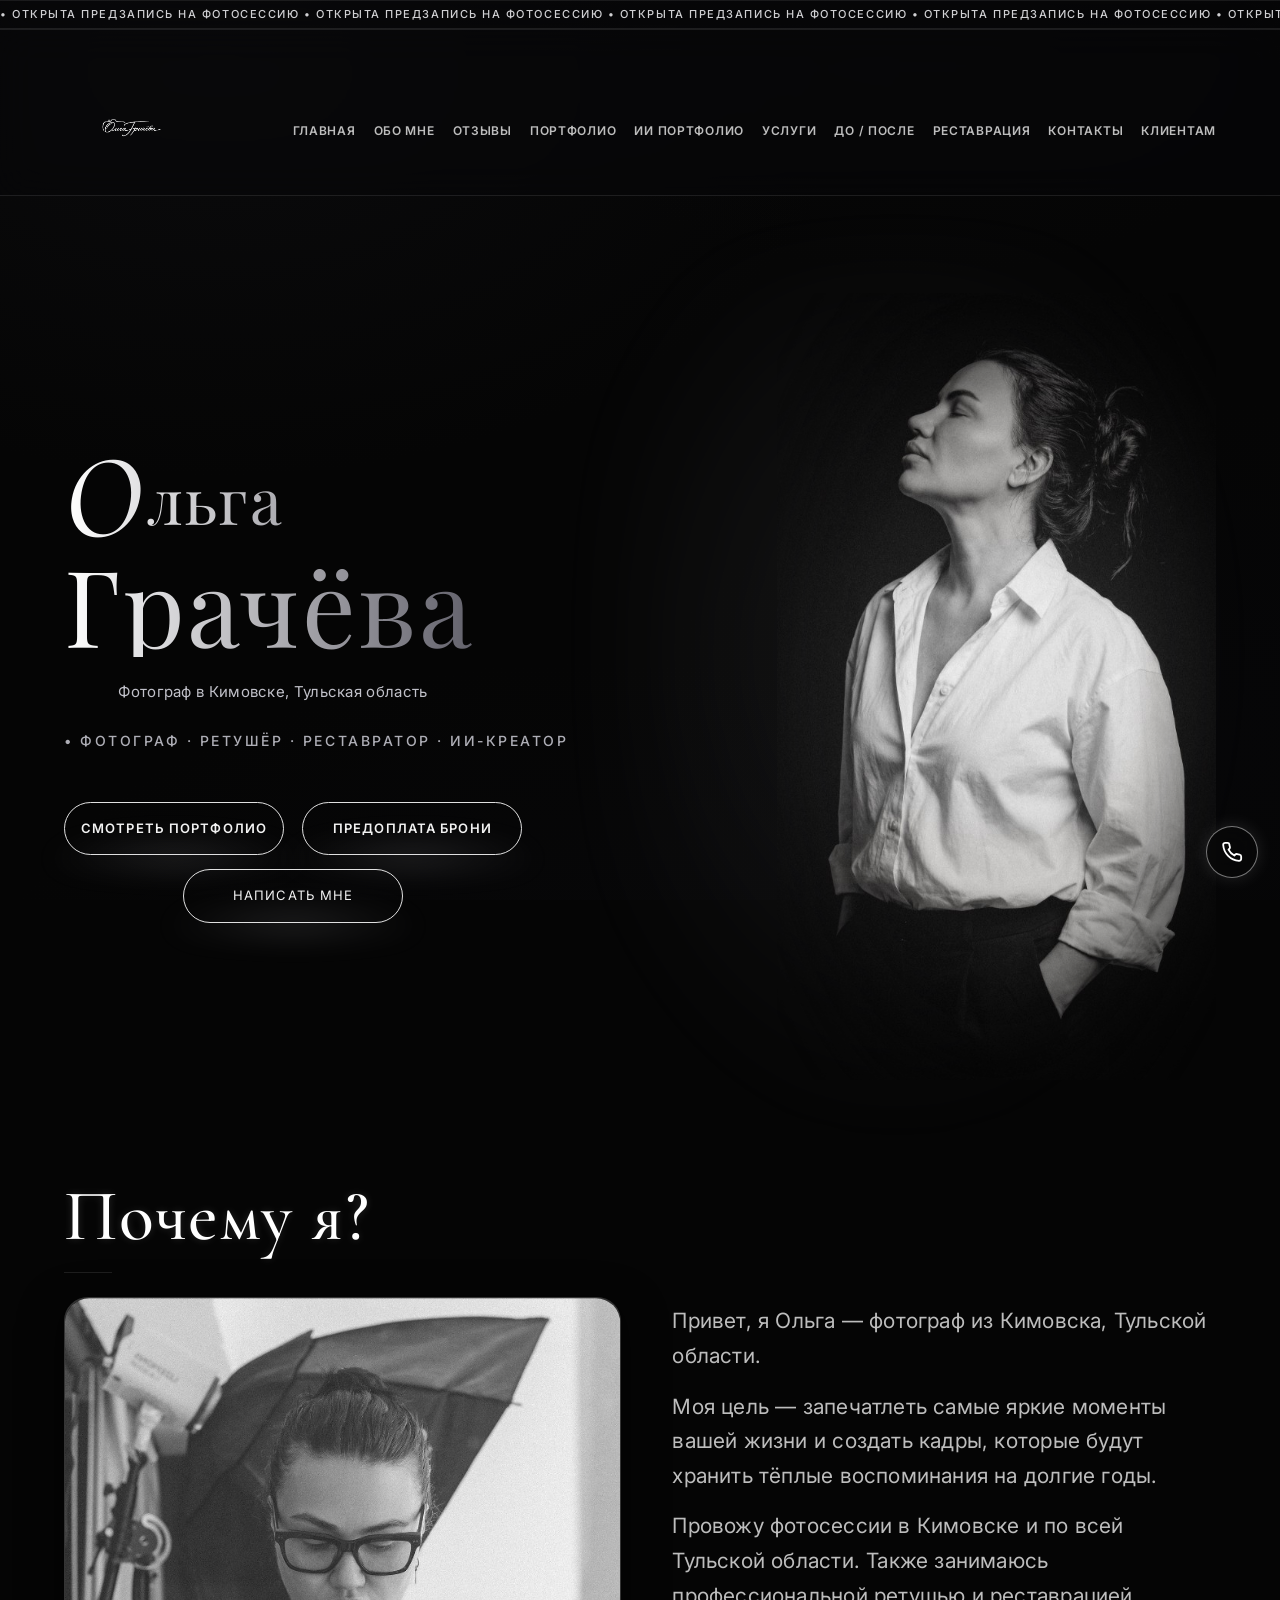
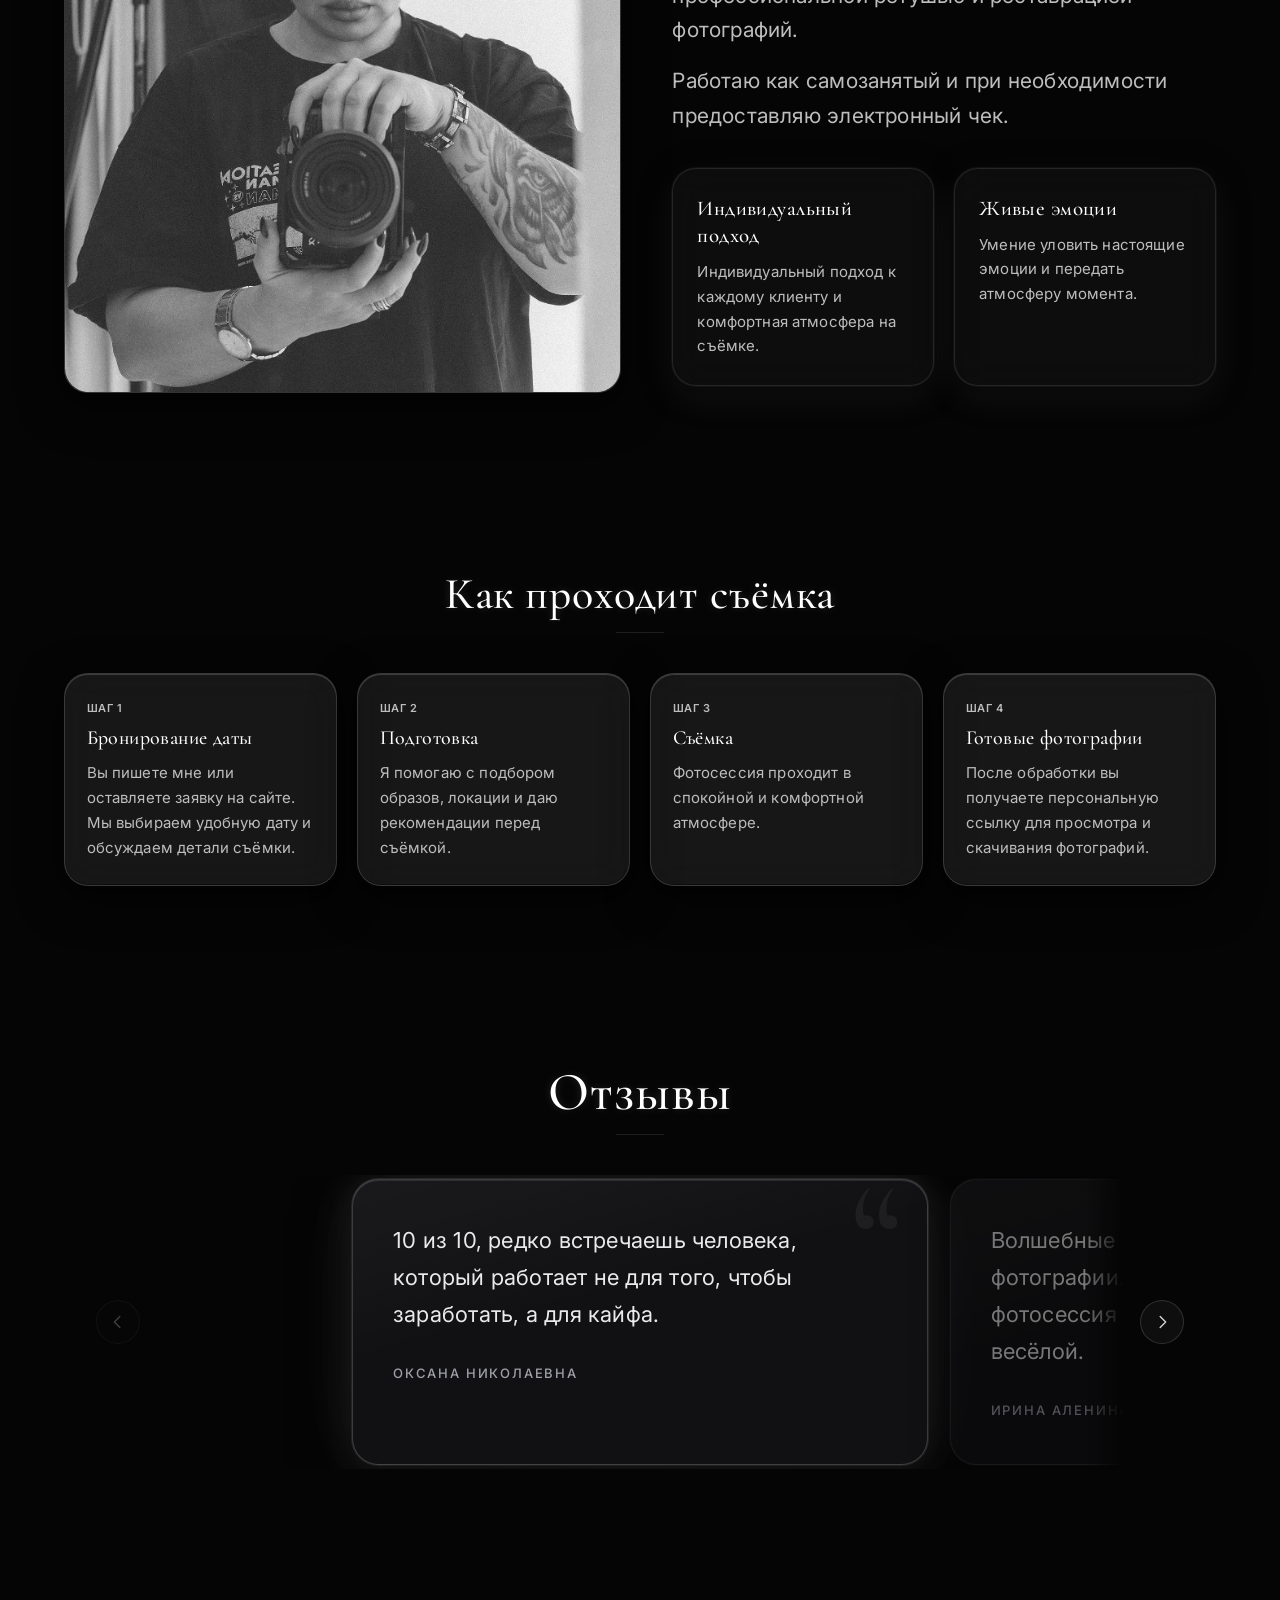
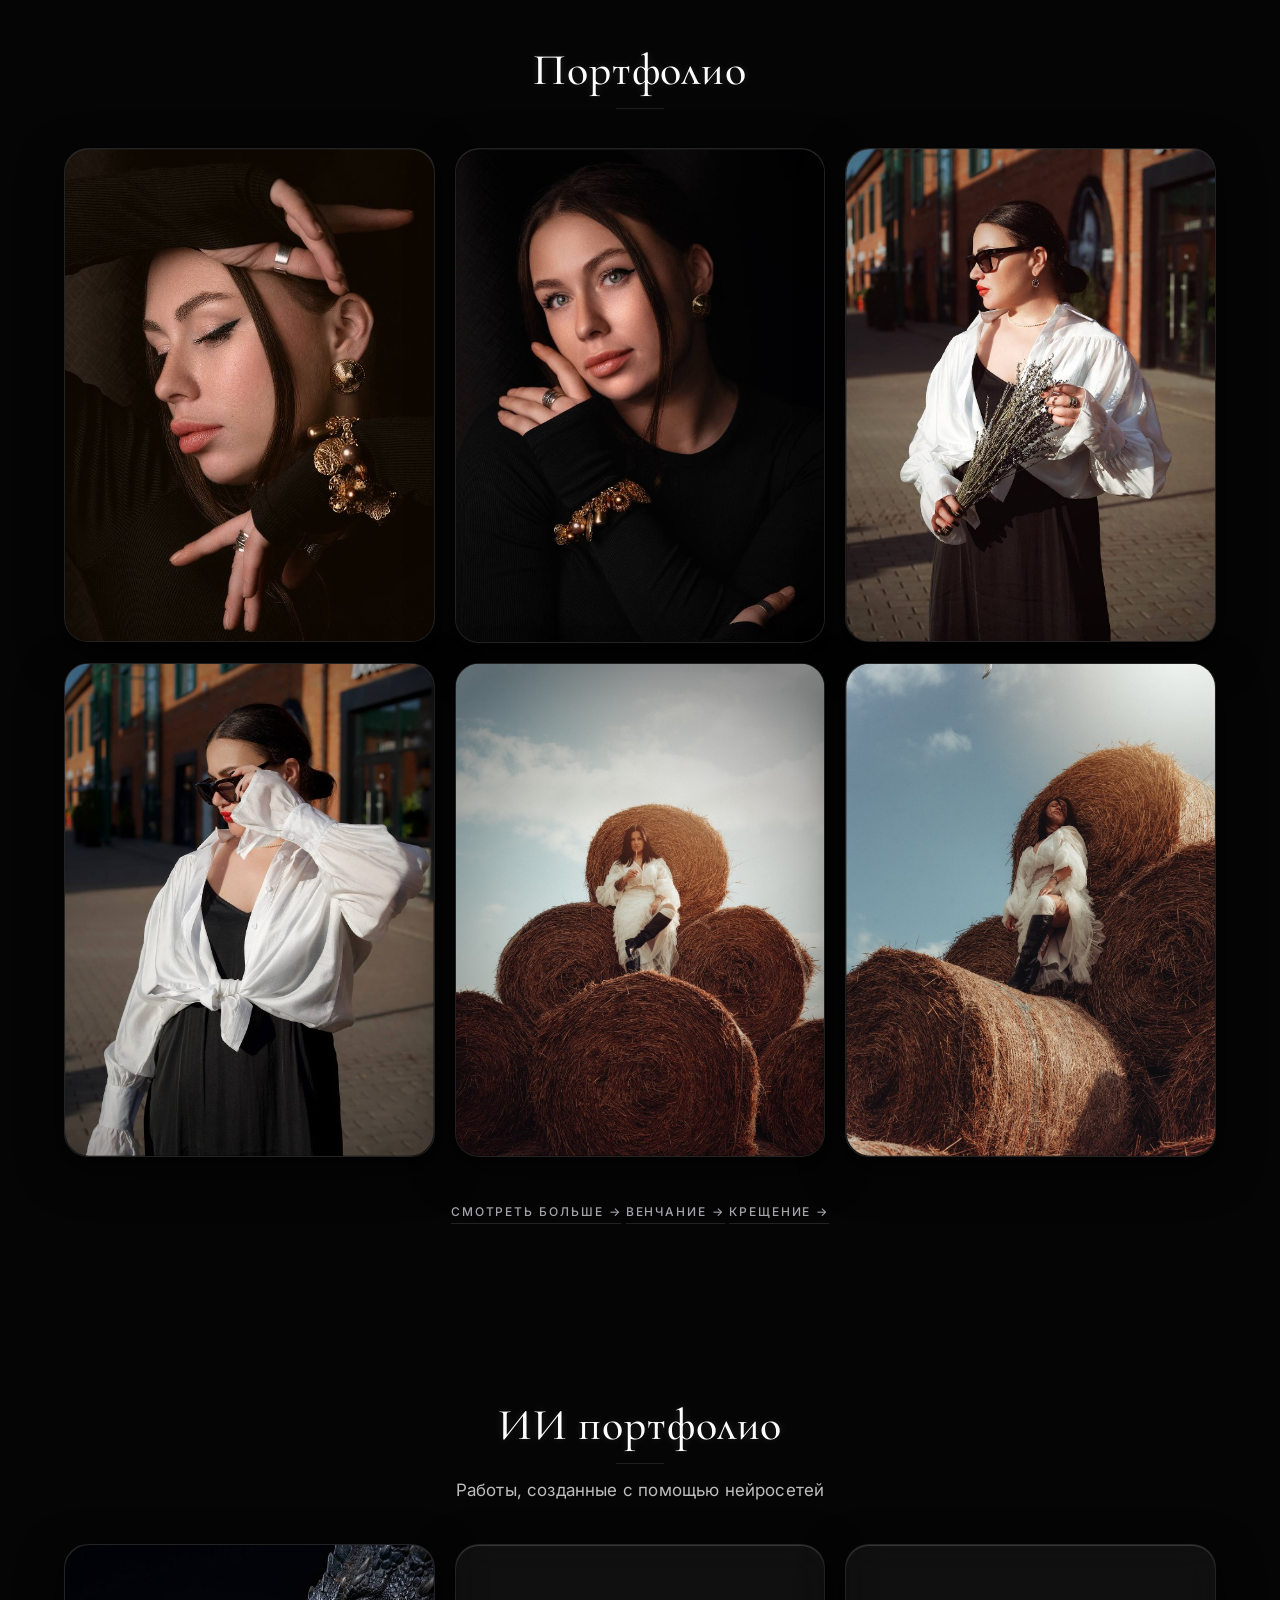
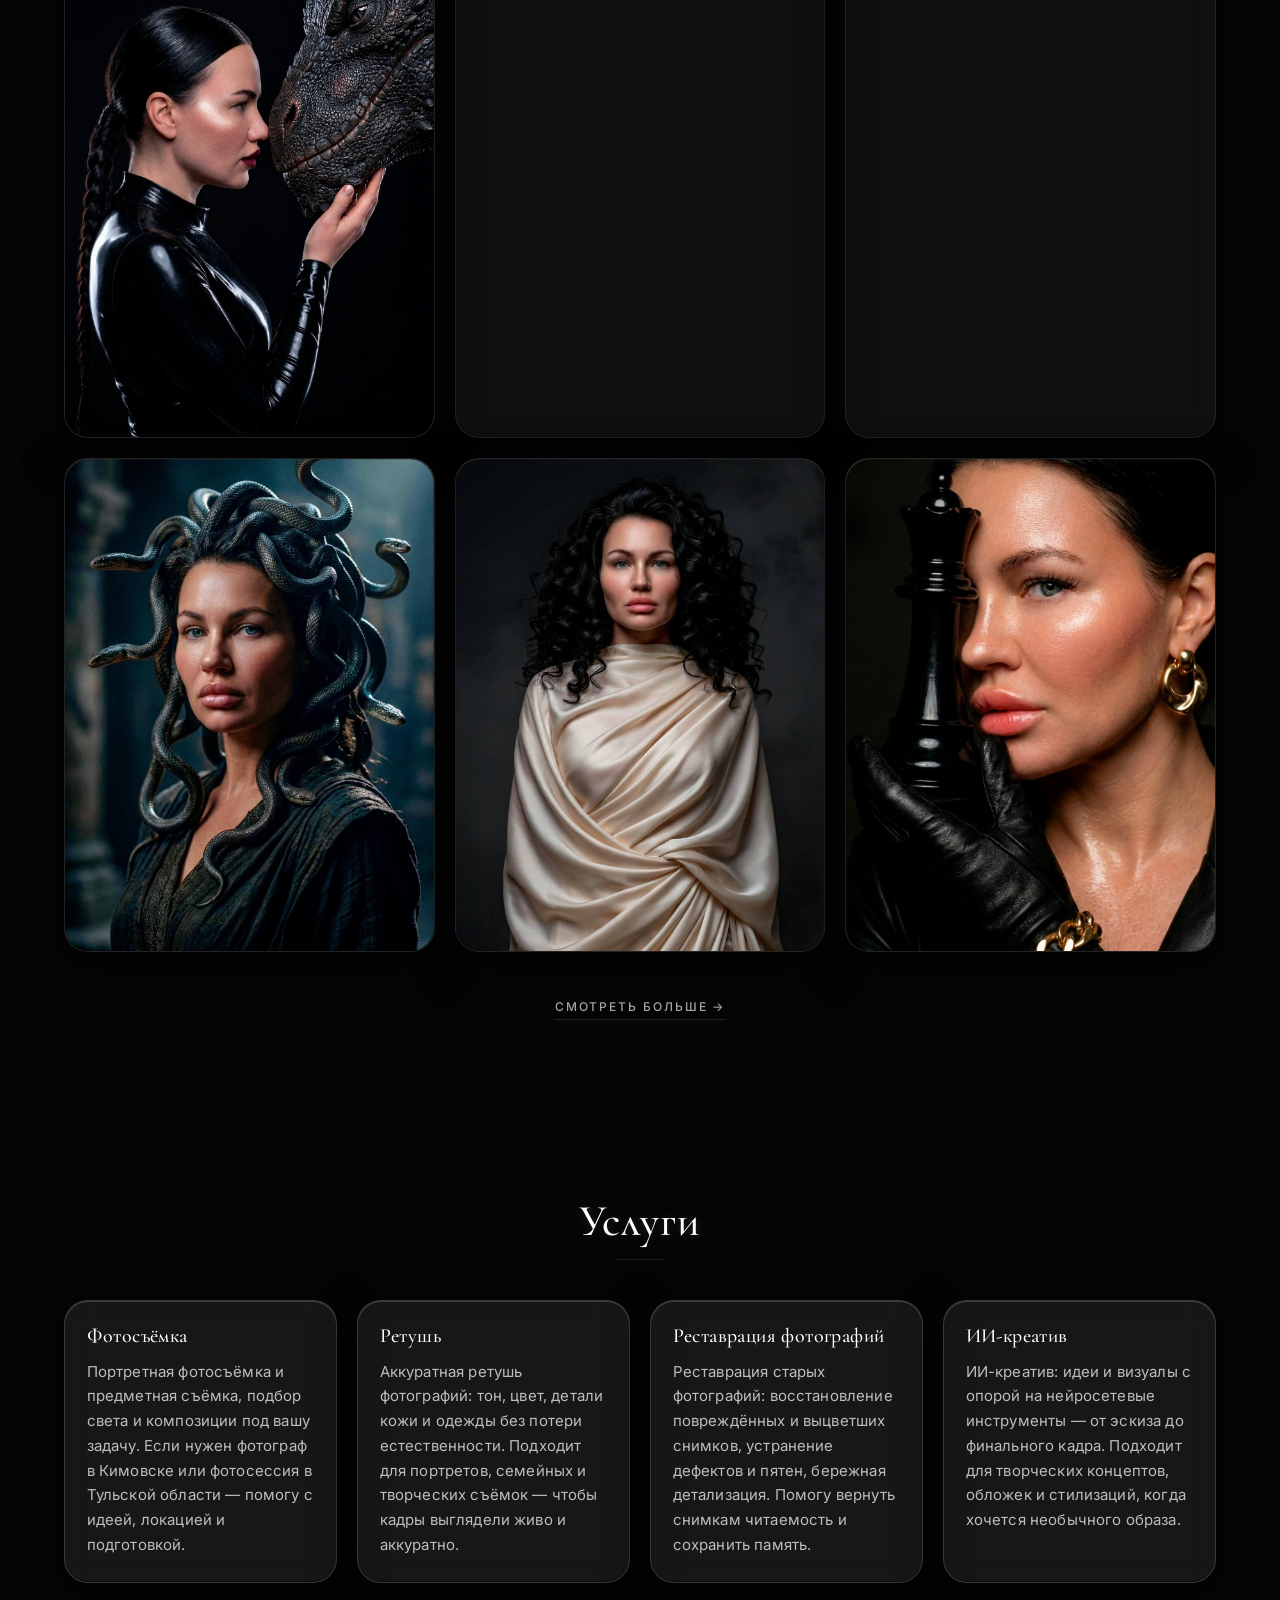
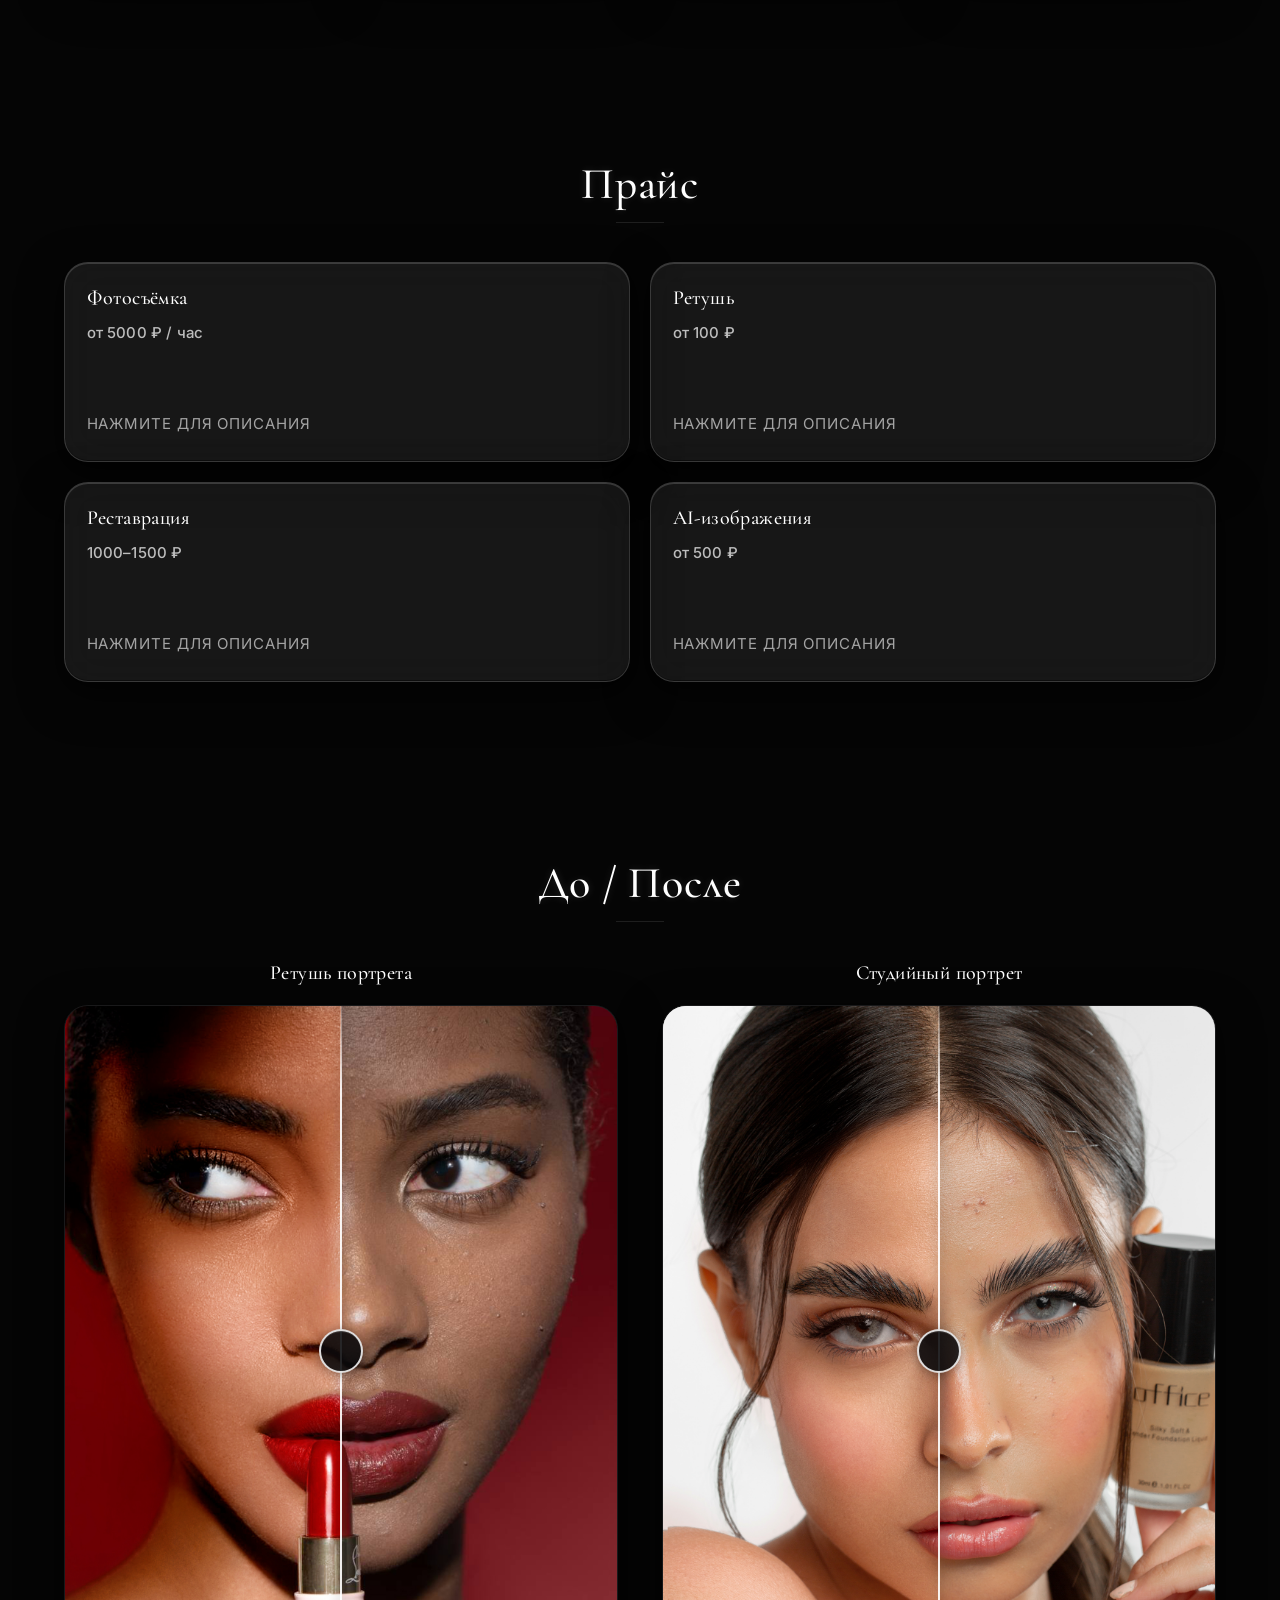
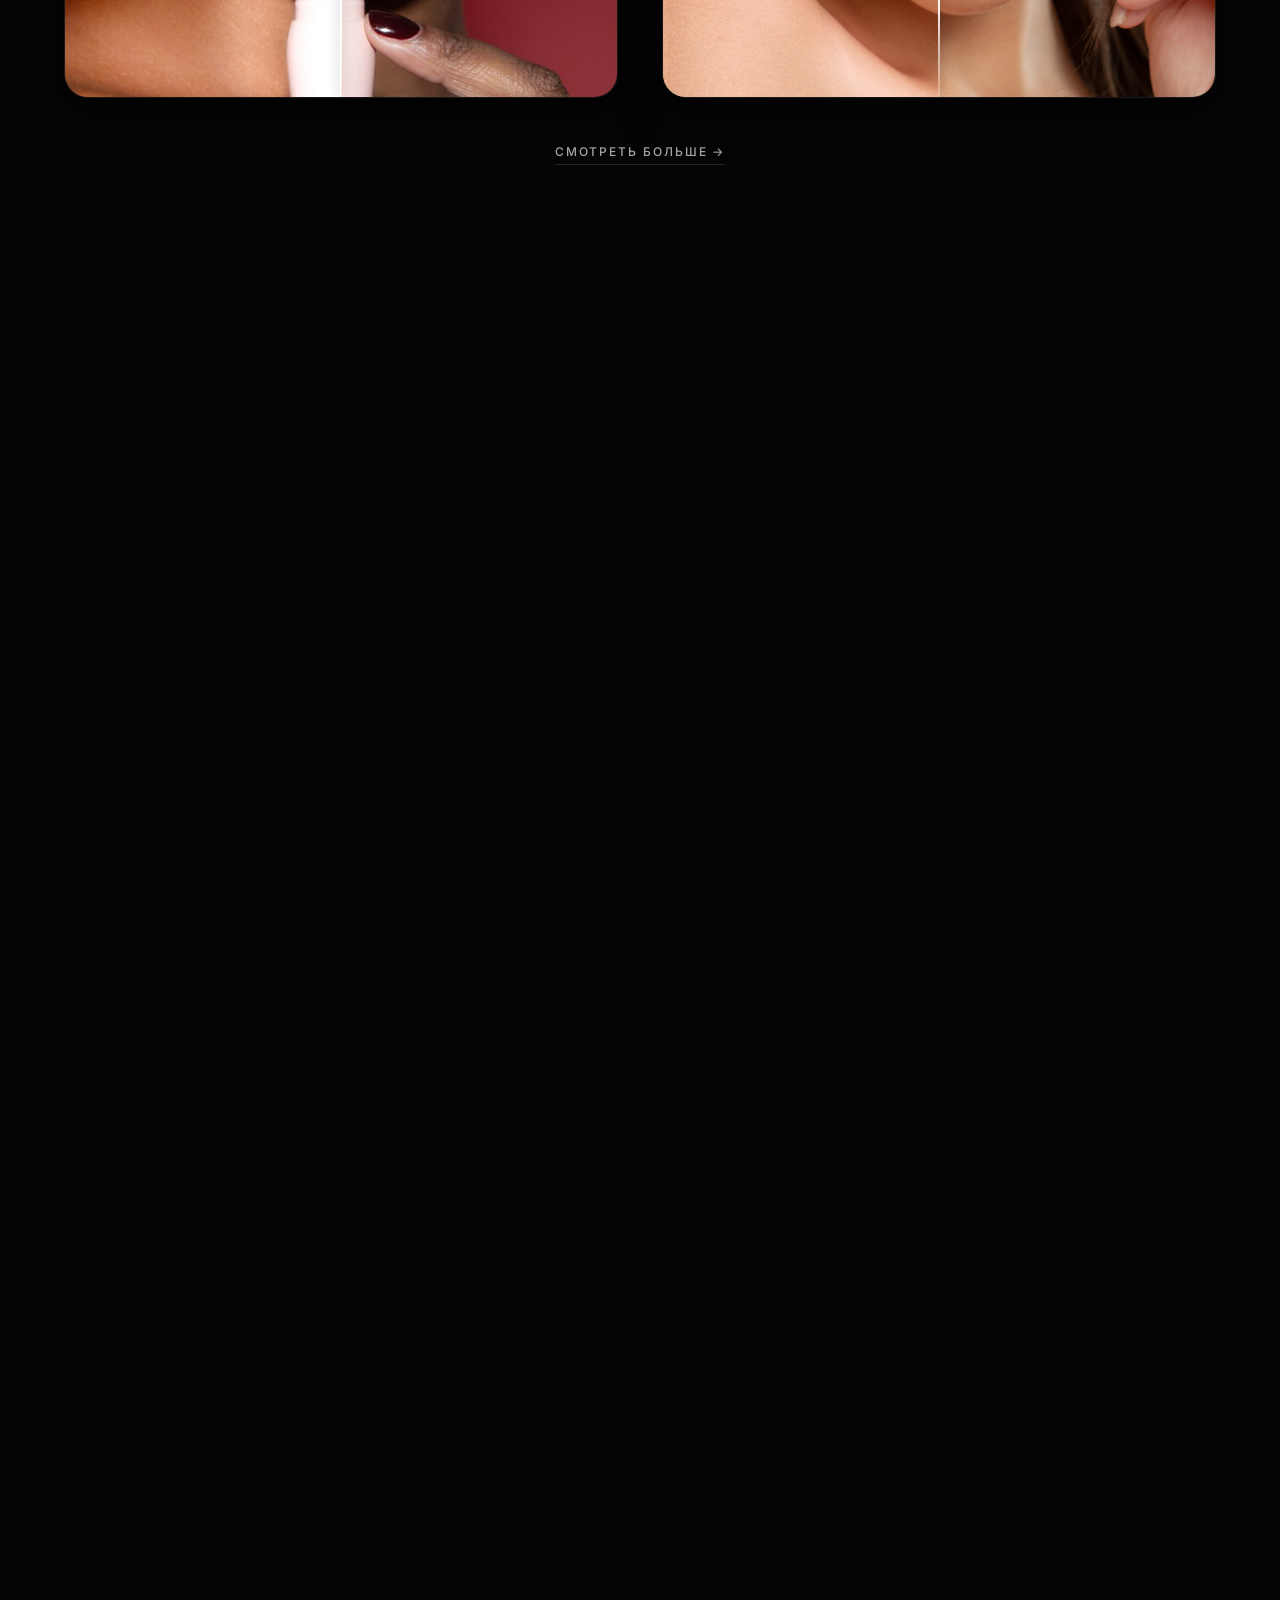
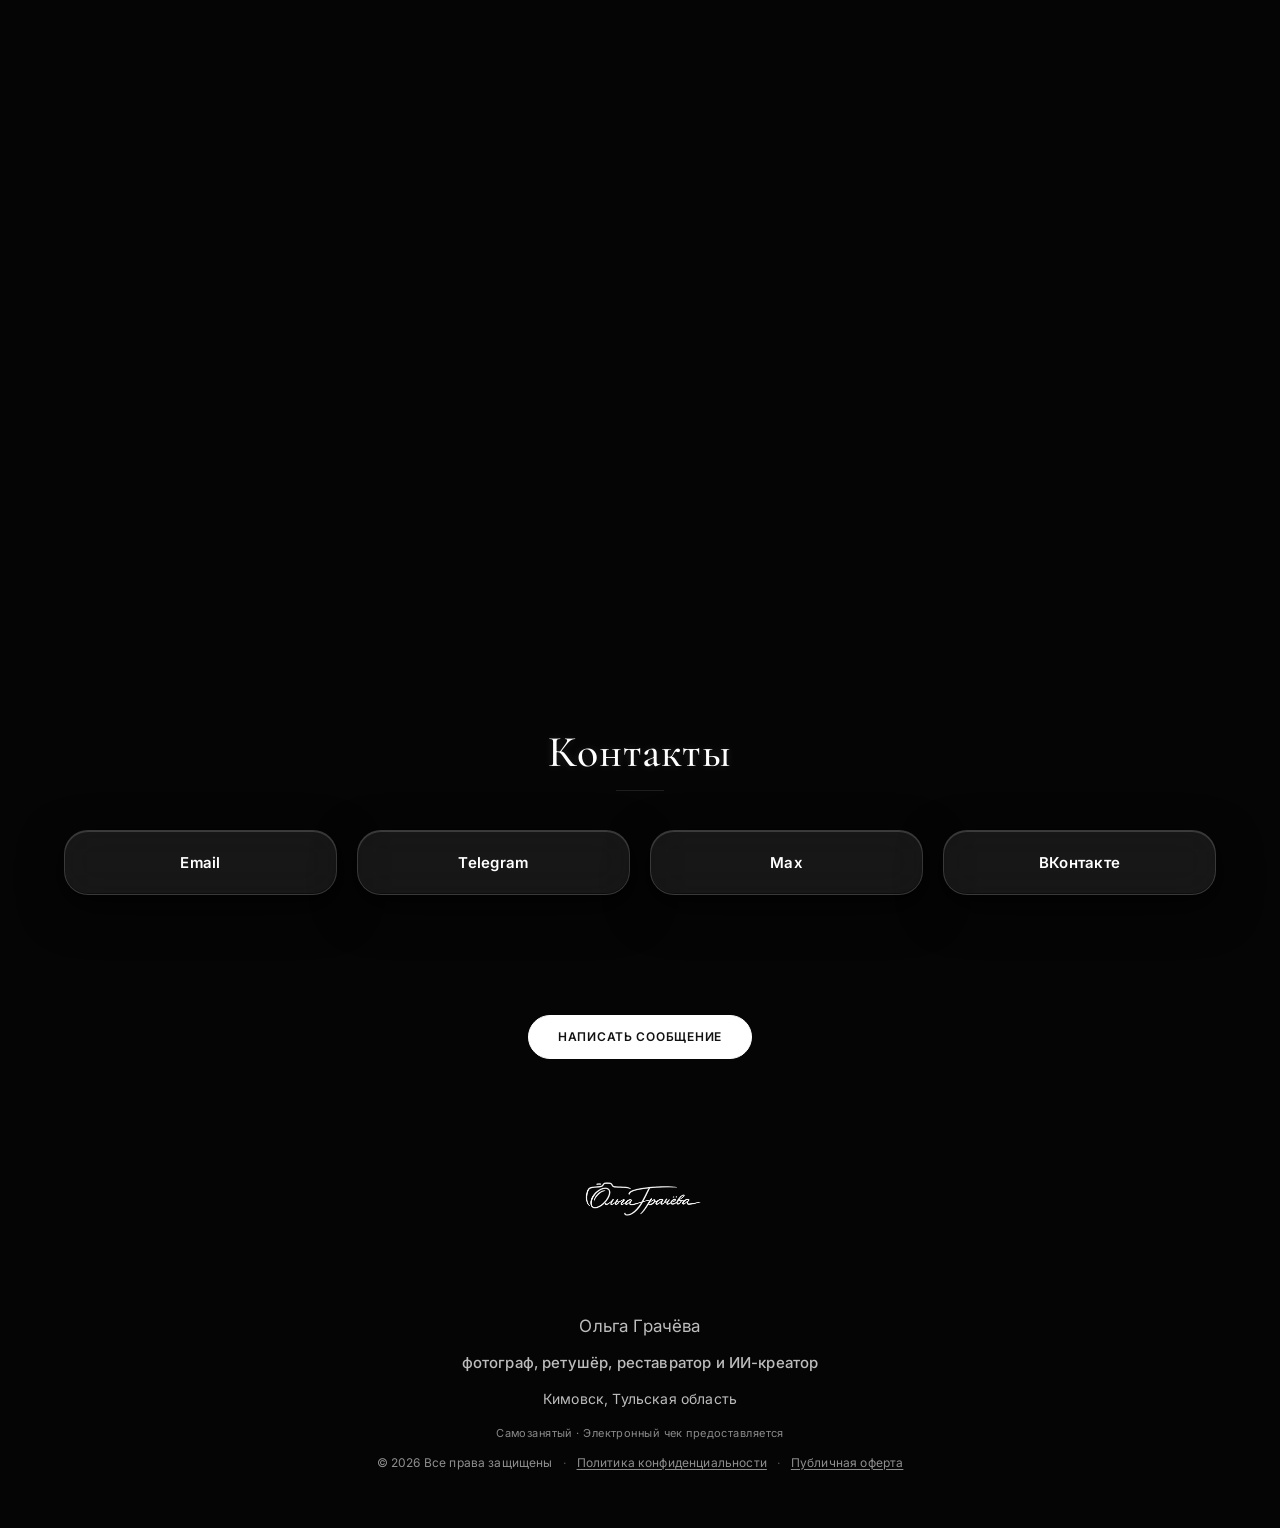
==== index.html @ 813dfb19 "описание" ====
<!DOCTYPE html>
<html lang="ru">
<head>
  <meta charset="UTF-8">
  <meta name="viewport" content="width=device-width, initial-scale=1.0, viewport-fit=cover">
  <meta name="theme-color" content="#000000">
  <meta name="yandex-verification" content="ccd82fd12c70eb15" />
  <meta name="description" content="Фотограф Ольга Грачёва. Фотосессии, крещение, венчание в Кимовске и Тульской области. Живые эмоции и семейные истории.">
  <meta name="keywords" content="фотограф Кимовск, фотограф Тульская область, фотосессия Кимовск, ретушь фото, реставрация фотографий">
  <title>Фотограф в Кимовске | Ольга Грачёва | фотосессии, крещение, венчание</title>
  <link rel="canonical" href="https://grachevafoto.ru/">
  <meta property="og:title" content="Фотограф Ольга Грачёва — Кимовск">
  <meta property="og:description" content="Фотосессии, крещение и венчание в Кимовске и Тульской области">
  <meta property="og:image" content="https://grachevafoto.ru/images/preview.jpg">
  <meta property="og:image:width" content="1200">
  <meta property="og:image:height" content="630">
  <meta property="og:type" content="website">
  <meta property="og:url" content="https://grachevafoto.ru">
  <meta name="twitter:card" content="summary_large_image">
  <script type="application/ld+json">
  {
    "@context": "https://schema.org",
    "@type": "Person",
    "name": "Ольга Грачёва",
    "jobTitle": "фотограф",
    "description": "портретная фотосъёмка, ретушь и реставрация фотографий",
    "url": "https://grachevafoto.ru"
  }
  </script>
  <script type="application/ld+json">
  {
    "@context": "https://schema.org",
    "@type": ["LocalBusiness", "Photographer"],
    "name": "Ольга Грачёва",
    "description": "портретная фотосъёмка, ретушь и реставрация фотографий",
    "url": "https://grachevafoto.ru",
    "address": {
      "@type": "PostalAddress",
      "addressLocality": "Кимовск",
      "addressRegion": "Тульская область",
      "addressCountry": "Россия"
    },
    "founder": {
      "@type": "Person",
      "name": "Ольга Грачёва",
      "jobTitle": "фотограф"
    }
  }
  </script>
  <script type="application/ld+json">
  {
    "@context": "https://schema.org",
    "@type": "Photographer",
    "name": "Ольга Грачёва",
    "url": "https://grachevafoto.ru",
    "image": "https://grachevafoto.ru/images/hero.jpg",
    "description": "Фотограф в Кимовске и Тульской области. Портретные фотосессии, свадебные прогулки, венчания и крещения. Ретушь и реставрация фотографий.",
    "areaServed": {
      "@type": "Place",
      "name": "Кимовск, Тульская область"
    }
  }
  </script>
  <link rel="preconnect" href="https://fonts.googleapis.com">
  <link rel="preconnect" href="https://fonts.gstatic.com" crossorigin>
  <link href="https://fonts.googleapis.com/css2?family=Cormorant+Garamond:ital,wght@0,400;0,500;0,600;1,400;1,500;1,600&family=Inter:wght@400;500;600&family=Playfair+Display:ital,wght@0,400;0,500;0,600;1,400&display=swap" rel="stylesheet">
  <link rel="stylesheet" href="css/style.css">
  <script src="js/script.js" defer></script>
</head>
<body>
  <div class="site-bg-parallax" aria-hidden="true"></div>

  <div class="site-top">
  <!-- Тонкая полоса объявления -->
  <div class="announcement-bar" role="region" aria-label="Открыта предзапись на фотосессию">
    <div class="announcement-bar__track" aria-hidden="true">
      <div class="announcement-bar__marquee" data-announcement-marquee></div>
    </div>
  </div>

  <!-- Шапка сайта -->
  <header class="site-header">
    <div class="container header-inner">
      <a class="logo" href="#главная" aria-label="Ольга Грачёва — главная страница">
        <img
          class="logo__img"
          src="images/logo-olga-gracheva.png"
          alt="Логотип фотографа Ольга Грачёва"
          width="320"
          height="80"
          decoding="async"
        >
      </a>
      <button type="button" class="nav-toggle" aria-expanded="false" aria-controls="main-navigation" aria-label="Открыть меню">
        <span class="nav-toggle-bar" aria-hidden="true"></span>
        <span class="nav-toggle-bar" aria-hidden="true"></span>
      </button>
      <nav id="main-navigation" class="main-nav" aria-label="Основная навигация">
        <ul>
          <li><a href="#главная">Главная</a></li>
          <li><a href="#обо-мне">Обо мне</a></li>
          <li><a href="#отзывы">Отзывы</a></li>
          <li><a href="#портфолио">Портфолио</a></li>
          <li><a href="#ии-портфолио">ИИ портфолио</a></li>
          <li><a href="#услуги">Услуги</a></li>
          <li><a href="#до-после">До / После</a></li>
          <li><a href="#реставрация">Реставрация</a></li>
          <li><a href="#контакты">Контакты</a></li>
          <li><a href="client.html">Клиентам</a></li>
        </ul>
      </nav>
    </div>
  </header>
  </div>

  <main>
    <!-- Главный экран: типографика слева, портрет справа (на узком экране — колонка) -->
    <section id="главная" class="hero" data-m-reveal-section>
      <div class="container">
        <div class="hero-layout">
          <figure class="hero-visual">
            <img
              class="hero-visual__img"
              src="images/hero-portrait.png"
              alt="Фотограф Ольга Грачёва — портретная и свадебная фотосессия в Кимовске и Тульской области"
              width="571"
              height="1024"
              loading="eager"
              decoding="async"
            >
          </figure>
          <div class="hero-content">
            <div class="hero-text">
              <h1 class="hero-name" lang="ru">
                <span class="hero-name-line hero-name-line--first hero-name-gradient-text"><span class="initial">О</span>льга</span>
                <span class="hero-name-line hero-name-line--surname hero-name-gradient-text">Грачёва</span>
              </h1>
              <p class="hero-location">Фотограф в Кимовске, Тульская область</p>
              <p class="hero-subtitle"><span class="hero-subtitle__lead">• Фотограф · ретушёр · реставратор · </span><span class="hero-subtitle__tail">ИИ-креатор</span></p>
              <div class="hero-actions">
                <a class="button button--hero" href="#портфолио">Смотреть портфолио</a>
                <a
                  class="button button--hero-secondary"
                  href="https://link.payform.ru/?paymentLinkId=213ba5ef-2c49-4379-be08-711d1421f197"
                >Предоплата брони</a>
                <button type="button" class="button button--hero-secondary" data-contact-modal-open>
                  Написать мне
                </button>
              </div>
            </div>
          </div>
        </div>
      </div>
    </section>

    <section id="обо-мне" class="about" data-m-reveal-section>
      <div class="container about-inner">
        <h2 class="about-heading">Почему я?</h2>
        <div class="about-content">
          <figure class="about-photo">
            <img src="images/olga-camera.png" alt="Ольга Грачёва с фотоаппаратом" width="840" height="1050" loading="lazy">
          </figure>
          <div class="about-main">
            <div class="about-text">
              <p class="about-lead">Привет, я Ольга — фотограф из Кимовска, Тульской области.</p>
              <p>Моя цель — запечатлеть самые яркие моменты вашей жизни и создать кадры, которые будут хранить тёплые воспоминания на долгие годы.</p>
              <p>Провожу фотосессии в Кимовске и по всей Тульской области. Также занимаюсь профессиональной ретушью и реставрацией фотографий.</p>
              <p>Работаю как самозанятый и при необходимости предоставляю электронный чек.</p>
            </div>
            <ul class="about-benefits">
              <li class="about-benefit-card">
                <h3>Индивидуальный подход</h3>
                <p>Индивидуальный подход к каждому клиенту и комфортная атмосфера на съёмке.</p>
              </li>
              <li class="about-benefit-card">
                <h3>Живые эмоции</h3>
                <p>Умение уловить настоящие эмоции и передать атмосферу момента.</p>
              </li>
            </ul>
          </div>
        </div>
      </div>
    </section>

    <section
      id="как-проходит-съемка"
      class="shooting-flow scroll-reveal"
      aria-labelledby="shooting-flow-heading"
    >
      <div class="container">
        <h2 id="shooting-flow-heading" class="shooting-flow__heading">Как проходит съёмка</h2>
        <ol class="shooting-flow__grid">
          <li class="shooting-flow__card">
            <span class="shooting-flow__step">Шаг 1</span>
            <h3>Бронирование даты</h3>
            <p>Вы пишете мне или оставляете заявку на сайте. Мы выбираем удобную дату и обсуждаем детали съёмки.</p>
          </li>
          <li class="shooting-flow__card">
            <span class="shooting-flow__step">Шаг 2</span>
            <h3>Подготовка</h3>
            <p>Я помогаю с подбором образов, локации и даю рекомендации перед съёмкой.</p>
          </li>
          <li class="shooting-flow__card">
            <span class="shooting-flow__step">Шаг 3</span>
            <h3>Съёмка</h3>
            <p>Фотосессия проходит в спокойной и комфортной атмосфере.</p>
          </li>
          <li class="shooting-flow__card">
            <span class="shooting-flow__step">Шаг 4</span>
            <h3>Готовые фотографии</h3>
            <p>После обработки вы получаете персональную ссылку для просмотра и скачивания фотографий.</p>
          </li>
        </ol>
      </div>
    </section>

    <!-- Отзывы -->
    <section id="отзывы" class="testimonials scroll-reveal" data-m-reveal-section aria-labelledby="testimonials-heading">
      <div class="container">
        <h2 id="testimonials-heading" class="testimonials__heading">Отзывы</h2>
        <div
          class="testimonials-slider"
          data-testimonials-slider
          role="group"
          aria-label="Отзывы клиентов"
        >
          <button
            type="button"
            class="testimonials-slider__btn testimonials-slider__btn--prev"
            data-testimonials-prev
            aria-label="Предыдущий отзыв"
          >
            <svg class="testimonials-slider__icon" width="22" height="22" viewBox="0 0 24 24" aria-hidden="true">
              <path
                fill="none"
                stroke="currentColor"
                stroke-width="1.5"
                stroke-linecap="round"
                stroke-linejoin="round"
                d="M14 6l-6 6 6 6"
              />
            </svg>
          </button>
          <div class="testimonials-slider__viewport">
            <div class="testimonials-slider__track" data-testimonials-track>
              <article class="testimonials-card is-active" data-testimonials-card aria-hidden="false">
                <blockquote class="testimonials-card__body">
                  <p class="testimonials-card__quote">10 из 10, редко встречаешь человека, который работает не для того, чтобы заработать, а для кайфа.</p>
                </blockquote>
                <p class="testimonials-card__author">Оксана Николаевна</p>
              </article>
              <article class="testimonials-card" data-testimonials-card aria-hidden="true">
                <blockquote class="testimonials-card__body">
                  <p class="testimonials-card__quote">Волшебные кадры от волшебника фотографии. Никогда не думала, что фотосессия может быть такой лёгкой и весёлой.</p>
                </blockquote>
                <p class="testimonials-card__author">Ирина Аленина</p>
              </article>
              <article class="testimonials-card" data-testimonials-card aria-hidden="true">
                <blockquote class="testimonials-card__body">
                  <p class="testimonials-card__quote">Это тот фотограф, которого я искала. Фотосессия прошла легко и очень комфортно.</p>
                </blockquote>
                <p class="testimonials-card__author">Оксана Ногина</p>
              </article>
            </div>
          </div>
          <button
            type="button"
            class="testimonials-slider__btn testimonials-slider__btn--next"
            data-testimonials-next
            aria-label="Следующий отзыв"
          >
            <svg class="testimonials-slider__icon" width="22" height="22" viewBox="0 0 24 24" aria-hidden="true">
              <path
                fill="none"
                stroke="currentColor"
                stroke-width="1.5"
                stroke-linecap="round"
                stroke-linejoin="round"
                d="M10 6l6 6-6 6"
              />
            </svg>
          </button>
        </div>
      </div>
    </section>

    <!-- Портфолио -->
    <section id="портфолио" class="portfolio scroll-reveal">
      <div class="container">
        <h2>Портфолио</h2>
        <div class="portfolio-grid">
          <div class="portfolio-item">
            <img src="assets/images/portfolio-01.png" alt="Студийный портрет: руки у лица, тёмный фон, украшения. Ольга Грачёва" loading="lazy">
          </div>
          <div class="portfolio-item">
            <img src="assets/images/portfolio-02.png" alt="Студийный портрет в чёрной водолазке, мягкий свет. Ольга Грачёва" loading="lazy">
          </div>
          <div class="portfolio-item">
            <img src="assets/images/portfolio-03.png" alt="Портрет на улице с букетом, кирпичное здание на фоне. Ольга Грачёва" loading="lazy">
          </div>
          <div class="portfolio-item">
            <img src="assets/images/portfolio-04.png" alt="Городской портрет в белой рубашке и очках. Ольга Грачёва" loading="lazy">
          </div>
          <div class="portfolio-item">
            <img src="assets/images/portfolio-05.png" alt="Портрет на стогах сена в белом платье. Ольга Грачёва" loading="lazy">
          </div>
          <div class="portfolio-item">
            <img src="assets/images/portfolio-06.png" alt="Портрет на сене, небо и снопы на фоне. Ольга Грачёва" loading="lazy">
          </div>
        </div>
        <p class="section-more-wrap">
          <a class="section-more-link" href="portfolio.html">Смотреть больше →</a>
          <a class="section-more-link" href="venchanie.html">Венчание →</a>
          <a class="section-more-link" href="baptism.html">КРЕЩЕНИЕ →</a>
        </p>
      </div>
    </section>

    <!-- ИИ портфолио -->
    <section id="ии-портфолио" class="ai-portfolio scroll-reveal" aria-labelledby="ai-portfolio-heading">
      <div class="container">
        <h2 id="ai-portfolio-heading">ИИ портфолио</h2>
        <p class="ai-portfolio-intro">Работы, созданные с помощью нейросетей</p>
        <div class="ai-portfolio-grid">
          <figure class="ai-portfolio-item">
            <img src="assets/images/ai-portfolio-01.png" alt="ИИ-кадр: женщина в латексе и голова дракона, кинематографичный тёмный свет. Ольга Грачёва" width="576" height="1024" loading="lazy" decoding="async">
          </figure>
          <figure class="ai-portfolio-item">
            <img src="assets/images/ai-portfolio-02.png" alt="ИИ-портрет: новогодний образ с ёлкой и шарами на голове. Ольга Грачёва" width="900" height="1200" loading="lazy" decoding="async">
          </figure>
          <figure class="ai-portfolio-item">
            <img src="assets/images/ai-portfolio-03.png" alt="ИИ-портрет: контрастный макияж со снегом и лилии на чёрном фоне. Ольга Грачёва" width="571" height="1024" loading="lazy" decoding="async">
          </figure>
          <figure class="ai-portfolio-item">
            <img src="assets/images/ai-portfolio-04.png" alt="ИИ-портрет: Медуза со змеями в волосах, драматичный свет. Ольга Грачёва" width="576" height="1024" loading="lazy" decoding="async">
          </figure>
          <figure class="ai-portfolio-item">
            <img src="assets/images/ai-portfolio-05.png" alt="ИИ-портрет: кудри и драпировка из атласа, дым на фоне. Ольга Грачёва" width="900" height="1200" loading="lazy" decoding="async">
          </figure>
          <figure class="ai-portfolio-item">
            <img src="assets/images/ai-portfolio-06.png" alt="ИИ-портрет: шахматная фигура, кожа и золотые акценты. Ольга Грачёва" width="900" height="1200" loading="lazy" decoding="async">
          </figure>
        </div>
        <p class="section-more-wrap">
          <a class="section-more-link" href="ai-portfolio.html">Смотреть больше →</a>
        </p>
      </div>
    </section>

    <!-- Услуги -->
    <section id="услуги" class="services scroll-reveal" data-m-reveal-section>
      <div class="container">
        <h2>Услуги</h2>
        <div class="services-grid">
          <article class="service-card">
            <h3>Фотосъёмка</h3>
            <p>Портретная фотосъёмка и предметная съёмка, подбор света и композиции под вашу задачу. Если нужен фотограф в Кимовске или фотосессия в Тульской области — помогу с идеей, локацией и подготовкой.</p>
          </article>
          <article class="service-card">
            <h3>Ретушь</h3>
            <p>Аккуратная ретушь фотографий: тон, цвет, детали кожи и одежды без потери естественности. Подходит для портретов, семейных и творческих съёмок — чтобы кадры выглядели живо и аккуратно.</p>
          </article>
          <article class="service-card">
            <h3>Реставрация фотографий</h3>
            <p>Реставрация старых фотографий: восстановление повреждённых и выцветших снимков, устранение дефектов и пятен, бережная детализация. Помогу вернуть снимкам читаемость и сохранить память.</p>
          </article>
          <article class="service-card">
            <h3>ИИ-креатив</h3>
            <p>ИИ-креатив: идеи и визуалы с опорой на нейросетевые инструменты — от эскиза до финального кадра. Подходит для творческих концептов, обложек и стилизаций, когда хочется необычного образа.</p>
          </article>
        </div>
      </div>
    </section>

    <!-- Прайс: flip-карточки -->
    <section
      id="прайс"
      class="flip-pricing-block scroll-reveal"
      aria-labelledby="flip-pricing-heading"
    >
      <div class="container">
        <h2 id="flip-pricing-heading" class="flip-pricing-block__title">Прайс</h2>

        <div class="flip-pricing-block__grid">
          <div
            class="flip-pricing-card"
            data-flip-pricing-card
            role="button"
            tabindex="0"
            aria-expanded="false"
            aria-pressed="false"
          >
            <div class="flip-pricing-card__box">
              <div class="flip-pricing-card__face flip-pricing-card__face--front">
                <h3>Фотосъёмка</h3>
                <p class="flip-pricing-card__amount">от 5000 ₽ / час</p>
                <p class="flip-pricing-card__hint">нажмите для описания</p>
              </div>
              <div class="flip-pricing-card__face flip-pricing-card__face--back" aria-hidden="true">
                <p>Все удачные фотографии с цветокоррекцией.</p>
                <p>Минимальная продолжительность — 1 час.</p>
                <p>Аренда фотостудии оплачивается отдельно.</p>
              </div>
            </div>
          </div>

          <div
            class="flip-pricing-card"
            data-flip-pricing-card
            role="button"
            tabindex="0"
            aria-expanded="false"
            aria-pressed="false"
          >
            <div class="flip-pricing-card__box">
              <div class="flip-pricing-card__face flip-pricing-card__face--front">
                <h3>Ретушь</h3>
                <p class="flip-pricing-card__amount">от 100 ₽</p>
                <p class="flip-pricing-card__hint">нажмите для описания</p>
              </div>
              <div class="flip-pricing-card__face flip-pricing-card__face--back" aria-hidden="true">
                <p>Базовая ретушь — 100 ₽ / фото</p>
                <p>Сложная кожа — 500 ₽ / фото</p>
                <p>Бьюти-ретушь — 1000 ₽ / фото</p>
              </div>
            </div>
          </div>

          <div
            class="flip-pricing-card"
            data-flip-pricing-card
            role="button"
            tabindex="0"
            aria-expanded="false"
            aria-pressed="false"
          >
            <div class="flip-pricing-card__box">
              <div class="flip-pricing-card__face flip-pricing-card__face--front">
                <h3>Реставрация</h3>
                <p class="flip-pricing-card__amount">1000–1500 ₽</p>
                <p class="flip-pricing-card__hint">нажмите для описания</p>
              </div>
              <div class="flip-pricing-card__face flip-pricing-card__face--back" aria-hidden="true">
                <p>Восстановление старых фотографий.</p>
                <p>Цена зависит от сложности.</p>
              </div>
            </div>
          </div>

          <div
            class="flip-pricing-card"
            data-flip-pricing-card
            role="button"
            tabindex="0"
            aria-expanded="false"
            aria-pressed="false"
          >
            <div class="flip-pricing-card__box">
              <div class="flip-pricing-card__face flip-pricing-card__face--front">
                <h3>AI-изображения</h3>
                <p class="flip-pricing-card__amount">от 500 ₽</p>
                <p class="flip-pricing-card__hint">нажмите для описания</p>
              </div>
              <div class="flip-pricing-card__face flip-pricing-card__face--back" aria-hidden="true">
                <p>Создание нейроизображений.</p>
                <p>2 правки включены в стоимость.</p>
              </div>
            </div>
          </div>
        </div>
      </div>
    </section>

    <!-- До / После: две работы в сетке -->
    <section id="до-после" class="before-after scroll-reveal">
      <div class="container">
        <h2>До / После</h2>
        <div class="before-after-grid">
          <article class="before-after-item">
            <h3>Ретушь портрета</h3>
            <div
              class="before-after-slider"
              data-before-after-slider
              style="--ba-pos: 50"
              role="group"
              aria-label="Сравнение портрета до и после ретуши"
            >
              <div class="before-after-slider__viewport">
                <img
                  class="before-after-slider__img before-after-slider__img--before"
                  src="images/темна до.jpg"
                  alt="До: исходный портрет без ретуши. Ольга Грачёва"
                  width="800"
                  height="1000"
                  loading="lazy"
                  draggable="false"
                >
                <div class="before-after-slider__clip">
                  <img
                    class="before-after-slider__img before-after-slider__img--after"
                    src="images/темн п.jpg"
                    alt="После: портрет после ретуши. Ольга Грачёва"
                    width="800"
                    height="1000"
                    loading="lazy"
                    draggable="false"
                  >
                </div>
                <div class="before-after-slider__divider" aria-hidden="true">
                  <span class="before-after-slider__line"></span>
                  <span class="before-after-slider__handle"></span>
                </div>
                <label class="before-after-slider__range-wrap">
                  <span class="visually-hidden">Позиция границы сравнения</span>
                  <input
                    type="range"
                    class="before-after-slider__range"
                    min="0"
                    max="100"
                    value="50"
                    step="0.25"
                    aria-valuemin="0"
                    aria-valuemax="100"
                    aria-valuenow="50"
                    aria-valuetext="50 процентов"
                  >
                </label>
              </div>
            </div>
          </article>
          <article class="before-after-item">
            <h3>Студийный портрет</h3>
            <div
              class="before-after-slider"
              data-before-after-slider
              style="--ba-pos: 50"
              role="group"
              aria-label="Сравнение студийного портрета до и после ретуши"
            >
              <div class="before-after-slider__viewport">
                <img
                  class="before-after-slider__img before-after-slider__img--before"
                  src="images/retouch-studio-1.jpg"
                  alt="До: студийный портрет без ретуши. Ольга Грачёва"
                  width="682"
                  height="1024"
                  loading="lazy"
                  draggable="false"
                >
                <div class="before-after-slider__clip">
                  <img
                    class="before-after-slider__img before-after-slider__img--after"
                    src="images/retouch-studio-2.jpg"
                    alt="После: студийный портрет после ретуши. Ольга Грачёва"
                    width="682"
                    height="1024"
                    loading="lazy"
                    draggable="false"
                  >
                </div>
                <div class="before-after-slider__divider" aria-hidden="true">
                  <span class="before-after-slider__line"></span>
                  <span class="before-after-slider__handle"></span>
                </div>
                <label class="before-after-slider__range-wrap">
                  <span class="visually-hidden">Позиция границы сравнения</span>
                  <input
                    type="range"
                    class="before-after-slider__range"
                    min="0"
                    max="100"
                    value="50"
                    step="0.25"
                    aria-valuemin="0"
                    aria-valuemax="100"
                    aria-valuenow="50"
                    aria-valuetext="50 процентов"
                  >
                </label>
              </div>
            </div>
          </article>
        </div>
        <p class="section-more-wrap">
          <a class="section-more-link" href="retouch.html">Смотреть больше →</a>
        </p>
      </div>
    </section>

    <!-- Реставрация: две работы в сетке -->
    <section id="реставрация" class="restoration before-after scroll-reveal">
      <div class="container">
        <h2>Реставрация</h2>
        <div class="before-after-grid">
          <article class="before-after-item">
            <h3>Реставрация старой фотографии</h3>
            <div
              class="before-after-slider"
              data-before-after-slider
              style="--ba-pos: 50"
              role="group"
              aria-label="Сравнение снимка до и после реставрации"
            >
              <div class="before-after-slider__viewport">
                <img
                  class="before-after-slider__img before-after-slider__img--before"
                  src="assets/images/restoration-before.png"
                  alt="До: повреждённая старая фотография. Ольга Грачёва"
                  width="800"
                  height="1200"
                  loading="lazy"
                  draggable="false"
                >
                <div class="before-after-slider__clip">
                  <img
                    class="before-after-slider__img before-after-slider__img--after"
                    src="assets/images/restoration-after.png"
                    alt="После: отреставрированный портрет. Ольга Грачёва"
                    width="800"
                    height="1200"
                    loading="lazy"
                    draggable="false"
                  >
                </div>
                <div class="before-after-slider__divider" aria-hidden="true">
                  <span class="before-after-slider__line"></span>
                  <span class="before-after-slider__handle"></span>
                </div>
                <label class="before-after-slider__range-wrap">
                  <span class="visually-hidden">Позиция границы сравнения</span>
                  <input
                    type="range"
                    class="before-after-slider__range"
                    min="0"
                    max="100"
                    value="50"
                    step="0.25"
                    aria-valuemin="0"
                    aria-valuemax="100"
                    aria-valuenow="50"
                    aria-valuetext="50 процентов"
                  >
                </label>
              </div>
            </div>
          </article>
          <article class="before-after-item">
            <h3>Военный портрет</h3>
            <div
              class="before-after-slider"
              data-before-after-slider
              style="--ba-pos: 50"
              role="group"
              aria-label="Сравнение военного портрета до и после реставрации"
            >
              <div class="before-after-slider__viewport">
                <img
                  class="before-after-slider__img before-after-slider__img--before"
                  src="assets/images/restoration-2-before.png"
                  alt="До: повреждённый снимок в военной форме, сепия. Ольга Грачёва"
                  width="370"
                  height="589"
                  loading="lazy"
                  draggable="false"
                >
                <div class="before-after-slider__clip">
                  <img
                    class="before-after-slider__img before-after-slider__img--after"
                    src="assets/images/restoration-2-after.png"
                    alt="После: отреставрированный и раскрашенный военный портрет. Ольга Грачёва"
                    width="716"
                    height="1024"
                    loading="lazy"
                    draggable="false"
                  >
                </div>
                <div class="before-after-slider__divider" aria-hidden="true">
                  <span class="before-after-slider__line"></span>
                  <span class="before-after-slider__handle"></span>
                </div>
                <label class="before-after-slider__range-wrap">
                  <span class="visually-hidden">Позиция границы сравнения</span>
                  <input
                    type="range"
                    class="before-after-slider__range"
                    min="0"
                    max="100"
                    value="50"
                    step="0.25"
                    aria-valuemin="0"
                    aria-valuemax="100"
                    aria-valuenow="50"
                    aria-valuetext="50 процентов"
                  >
                </label>
              </div>
            </div>
          </article>
        </div>
        <p class="section-more-wrap">
          <a class="section-more-link" href="restoration.html">Смотреть больше →</a>
        </p>
      </div>
    </section>

    <section class="services scroll-reveal" aria-labelledby="seo-location-heading">
      <div class="container">
        <h2 id="seo-location-heading">Фотограф в Кимовске и Тульской области</h2>
        <p>Фотосессия — это возможность сохранить важный момент жизни, эмоции и людей рядом. Я — фотограф в Кимовске и Тульской области. Провожу портретные, индивидуальные и творческие фотосессии, снимаю свадебные прогулки, венчания и крещения.</p>
        <p>Работаю в Кимовске и Тульской области, а также выезжаю на съёмки в другие города. Если вы хотите заказать фотосессию, обсудить идею съёмки или забронировать дату — напишите мне, и мы подберём удобный формат и время.</p>
        <p>Помимо фотосъёмки занимаюсь профессиональной ретушью и реставрацией фотографий. Файлы на ретушь и восстановление можно отправить онлайн из любого города России.</p>
      </div>
    </section>

    <section class="services scroll-reveal" aria-labelledby="shooting-regions-heading">
      <div class="container">
        <h2 id="shooting-regions-heading">Где проходит съёмка</h2>
        <p>Провожу фотосессии в Кимовске и по всей Тульской области.</p>
        <p>Чаще всего работаю в Кимовске, Донском и Новомосковске.</p>
        <p>Также возможна съёмка в Узловой и Туле.</p>
        <p>Съёмка может проходить в студии, на улице или в выбранной вами локации.</p>
      </div>
    </section>

    <!-- Контакты -->
    <section id="контакты" class="contact scroll-reveal">
      <div class="container">
        <h2>Контакты</h2>
        <ul class="contact-list">
          <li class="contact-card"><a href="mailto:olga.gracheva79@bk.ru">Email</a></li>
          <li class="contact-card"><a href="https://t.me/olga_ai_photo" target="_blank" rel="noopener noreferrer">Telegram</a></li>
          <li class="contact-card"><a href="https://max.ru/u/f9LHodD0cOKWoLA9b7c5sxCrI7UZ_USxdxc-MWgxdlpcGjyO_dDzJAThFtc" target="_blank" rel="noopener noreferrer">Max</a></li>
          <li class="contact-card"><a href="https://vk.com/profoto71" target="_blank" rel="noopener noreferrer">ВКонтакте</a></li>
        </ul>
      </div>
    </section>
  </main>

  <!-- Подвал -->
  <footer class="site-footer scroll-reveal">
    <div class="container">
      <p class="footer-cta">
        <button type="button" class="button" data-contact-modal-open>Написать сообщение</button>
      </p>
      <p class="footer-brand">
        <a class="footer-brand__link" href="#главная" aria-label="Ольга Грачёва — главная страница">
          <img
            class="footer-brand__img"
            src="images/logo-olga-gracheva.png"
            alt="Логотип фотографа Ольга Грачёва"
            width="200"
            height="56"
            decoding="async"
          >
        </a>
      </p>
      <div class="footer-tagline footer-byline">
        <p class="footer-byline__row footer-byline__row--name">Ольга Грачёва</p>
        <p class="footer-byline__row footer-byline__row--main">фотограф, ретушёр, реставратор и ИИ-креатор</p>
        <p class="footer-byline__row footer-byline__row--place">Кимовск, Тульская область</p>
      </div>
      <p class="footer-self-employed">Самозанятый · Электронный чек предоставляется</p>
      <p class="footer-copy">
        <span>© 2026 Все права защищены</span>
        <span class="footer-copy__sep" aria-hidden="true">·</span>
        <a href="privacy.html">Политика конфиденциальности</a>
        <span class="footer-copy__sep" aria-hidden="true">·</span>
        <a href="offer.html">Публичная оферта</a>
      </p>
    </div>
  </footer>

  <div
    class="contact-modal"
    id="contact-modal"
    data-contact-modal
    role="presentation"
    aria-hidden="true"
  >
    <div class="contact-modal__backdrop" data-contact-modal-close tabindex="-1"></div>
    <div
      class="contact-modal__panel"
      role="dialog"
      aria-modal="true"
      aria-labelledby="contact-modal-title"
    >
      <button type="button" class="contact-modal__close" data-contact-modal-close aria-label="Закрыть">
        <span class="contact-modal__close-lines" aria-hidden="true"></span>
      </button>
      <div class="contact-modal__main" id="contact-modal-main">
      <h2 class="contact-modal__title" id="contact-modal-title">Написать мне</h2>
      <p
        class="contact-modal__feedback"
        id="contact-modal-feedback"
        hidden
        role="status"
        aria-live="polite"
      ></p>
      <form
        class="contact-modal__form"
        id="contact-modal-form"
        action="https://api.web3forms.com/submit"
        method="POST"
        novalidate
      >
        <input type="hidden" name="access_key" value="5266b579-6f93-430d-8e60-ccb8cfebbf42">
        <div class="contact-modal__field">
          <div class="contact-modal__control">
            <input
              class="contact-modal__input"
              type="text"
              id="contact-name"
              name="name"
              autocomplete="name"
              placeholder=" "
              required
            >
            <label class="contact-modal__float-label" for="contact-name">Как к вам обращаться</label>
          </div>
        </div>
        <div class="contact-modal__field">
          <div class="contact-modal__control">
            <input
              class="contact-modal__input"
              type="email"
              id="contact-email"
              name="email"
              autocomplete="email"
              inputmode="email"
              placeholder=" "
              required
            >
            <label class="contact-modal__float-label" for="contact-email">Email</label>
          </div>
        </div>
        <div class="contact-modal__field">
          <div class="contact-modal__control">
            <input
              class="contact-modal__input"
              type="tel"
              id="contact-phone"
              name="phone"
              autocomplete="tel"
              inputmode="tel"
              placeholder=" "
            >
            <label class="contact-modal__float-label" for="contact-phone">Телефон</label>
          </div>
        </div>
        <div class="contact-modal__field">
          <div class="contact-modal__control">
            <textarea
              class="contact-modal__textarea"
              id="contact-message"
              name="message"
              rows="4"
              placeholder=" "
              required
            ></textarea>
            <label class="contact-modal__float-label" for="contact-message">Ваше сообщение</label>
          </div>
        </div>
        <div class="contact-modal__field contact-modal__field--checkbox">
          <label class="contact-modal__checkbox-label">
            <input class="contact-modal__checkbox" type="checkbox" name="consent" value="1" required>
            <span class="contact-modal__checkbox-text">
              Я соглашаюсь с обработкой персональных данных и принимаю <a href="privacy.html" onclick="event.stopPropagation()">Политику конфиденциальности</a>.
            </span>
          </label>
        </div>
        <div class="contact-modal__field contact-modal__field--checkbox">
          <label class="contact-modal__checkbox-label">
            <input class="contact-modal__checkbox" type="checkbox" name="offer_consent" value="1" required>
            <span class="contact-modal__checkbox-text">
              Я ознакомлен(а) и принимаю условия <a href="offer.html" onclick="event.stopPropagation()">Публичной оферты</a>.
            </span>
          </label>
        </div>
        <p class="contact-modal__legal-note">
          Отправляя сообщение, вы соглашаетесь с <a href="privacy.html">Политикой конфиденциальности</a> и условиями <a href="offer.html">Публичной оферты</a>.
        </p>
        <button type="submit" class="contact-modal__submit">Отправить</button>
        <p class="contact-modal__trust">
          Ваши данные защищены.<br>
          Мы не передаём их третьим лицам.<br>
          Ответ обычно в течение 1–2 часов.
        </p>
      </form>
      </div>
      <div
        class="contact-modal__success-view"
        id="contact-modal-success-view"
        hidden
        role="status"
        aria-live="polite"
      >
        <div class="contact-modal__success-inner">
          <p class="contact-modal__success-line contact-modal__success-line--lead">Спасибо!</p>
          <p class="contact-modal__success-line">Ваше сообщение отправлено.</p>
          <p class="contact-modal__success-line">Я свяжусь с вами в ближайшее время.</p>
          <button type="button" class="button contact-modal__success-close" data-contact-modal-close>
            Закрыть
          </button>
        </div>
      </div>
    </div>
  </div>

  <a href="tel:+79997807369" class="floating-call" aria-label="Позвонить">
    <svg viewBox="0 0 24 24" fill="none" aria-hidden="true">
      <path d="M22 16.92v2.5a2.2 2.2 0 0 1-2.4 2.2A18.6 18.6 0 0 1 2.4 4.4 2.2 2.2 0 0 1 4.6 2h2.5a2 2 0 0 1 2 1.7c.1.9.3 1.8.6 2.6a2 2 0 0 1-.45 2.1L8.2 9.45a14.5 14.5 0 0 0 6.35 6.35l1.05-1.05a2 2 0 0 1 2.1-.45c.8.3 1.7.5 2.6.6a2 2 0 0 1 1.7 2.02z" stroke="currentColor" stroke-width="2" stroke-linecap="round" stroke-linejoin="round"/>
    </svg>
  </a>

</body>
</html>
---- css/style.css ----
/* =============================================================================
   Переменные и база
   ============================================================================= */

:root {
  /* Тёмная минималистичная палитра + black glass */
  --color-bg: #0a0a0a;
  --color-bg-elevated: #0c0c0c;
  --color-surface: #0e0e0e;
  --color-text: #ffffff;
  --color-text-muted: #bdbdbd;
  --color-border: rgba(255, 255, 255, 0.1);
  --color-border-strong: rgba(255, 255, 255, 0.14);
  --color-dark: #0a0a0a;
  --color-white: #ffffff;
  --color-accent: #ffffff;
  --color-accent-hover: #e0e0e0;
  --color-on-light: #121212;
  --hero-bg: #0a0a0a;
  --hero-text: #ffffff;
  --hero-text-muted: #bdbdbd;
  --font-heading: "Cormorant Garamond", Georgia, "Times New Roman", serif;
  --font-hero-serif: "Cormorant Garamond", Georgia, "Times New Roman", serif;
  --font-hero-playfair: "Playfair Display", Georgia, "Times New Roman", serif;
  --font-ui: "Inter", system-ui, -apple-system, sans-serif;
  --font-body: "Inter", system-ui, -apple-system, sans-serif;
  --font-size-body: 1rem;
  --font-size-body-sm: 0.9375rem;
  --font-size-caption: 0.75rem;
  --font-size-overline: 0.6875rem;
  --leading-body: 1.65;
  --leading-tight: 1.3;
  --letter-ui: 0.06em;
  --letter-overline: 0.12em;
  --transition: 0.25s ease;
  --transition-slow: 0.45s cubic-bezier(0.22, 1, 0.36, 1);
  --container-max: 1200px;
  --radius-sm: 4px;
  --radius-md: 6px;
  --radius-lg: 8px;
  --radius-glass: clamp(1.125rem, 2.2vw, 1.5rem);
  --glass-bg: rgba(255, 255, 255, 0.048);
  --glass-bg-strong: rgba(255, 255, 255, 0.074);
  --glass-border: rgba(255, 255, 255, 0.15);
  --glass-border-soft: rgba(255, 255, 255, 0.095);
  --glass-blur: 18px;
  --glass-shadow: 0 14px 44px rgba(0, 0, 0, 0.52), 0 4px 18px rgba(0, 0, 0, 0.4),
    inset 0 1px 0 rgba(255, 255, 255, 0.16), inset 0 -1px 0 rgba(0, 0, 0, 0.4);
  --shadow-soft: 0 12px 40px rgba(0, 0, 0, 0.55);
  --shadow-card-hover: 0 12px 40px rgba(0, 0, 0, 0.45);
  --shadow-card: none;
  --section-space: clamp(4rem, 8vw, 5.5rem);
  --section-padding-y: clamp(3.5rem, 8vw, 5.5rem);
  --section-title-space-below: clamp(1.75rem, 4vw, 2.5rem);
  --grid-gap: 1.25rem;
  --grid-gap-tight: 1rem;
  --media-aspect-portrait: 3 / 4;
  --reveal-duration: 1.1s;
  --reveal-ease: cubic-bezier(0.22, 1, 0.36, 1);
  --photo-glow-duration: 0.85s;
  --photo-glow-ease: cubic-bezier(0.33, 1, 0.68, 1);
  /* Hover у фото в портфолио / обо мне: scale + подсветка снизу без оверлея */
  --photo-hover-duration: 0.62s;
  --hover-ui-duration: 0.55s;
  --hover-ui-ease: cubic-bezier(0.25, 0.1, 0.25, 1);
  --child-reveal-duration: 0.72s;
  /* Мобильное поэтапное появление при скролле (≤768px) */
  --m-reveal-duration: 1.22s;
  --m-reveal-ease: cubic-bezier(0.22, 1, 0.36, 1);
  --m-reveal-y: 30px;
  --m-reveal-stagger: 0.12s;
  --announcement-bar-duration: 72s;
  --site-bg-base: #050505;
  --hero-halo-pulse: 26s;
  --site-bg-alive-cycle: 160s;
  /* Apple-style: мягкое свечение снизу внутри карточки (как «Услуги») */
  --apple-glow-inner: linear-gradient(
    to top,
    rgba(244, 244, 250, 0.44) 0%,
    rgba(228, 228, 236, 0.22) 46%,
    transparent 100%
  );
  --apple-glow-shadow-strong:
    0 16px 48px rgba(0, 0, 0, 0.42),
    0 0 0 1px rgba(255, 255, 255, 0.1),
    0 10px 40px rgba(255, 255, 255, 0.12),
    0 22px 58px rgba(255, 255, 255, 0.07);
  --apple-glow-lift: translateY(-3px);
}

*,
*::before,
*::after {
  box-sizing: border-box;
}

html, body {
  margin: 0;
  padding: 0;
}

html {
  scroll-behavior: smooth;
  background-color: var(--site-bg-base);
  overflow-x: clip;
}

@supports not (overflow: clip) {
  html {
    overflow-x: hidden;
  }
}

body {
  margin: 0;
  font-family: var(--font-body);
  font-size: var(--font-size-body);
  font-weight: 400;
  line-height: var(--leading-body);
  letter-spacing: 0.01em;
  color: var(--color-text);
  position: relative;
  min-height: 100vh;
  width: 100%;
  max-width: 100%;
  background-color: var(--site-bg-base);
  background-image: none;
  -webkit-font-smoothing: antialiased;
  overflow-x: clip;
}

@supports not (overflow: clip) {
  body {
    overflow-x: hidden;
  }
}

/* Мобильный верх экрана: чёрный фон и полоса под safe-area, без просвета над бегущей строкой */
@media (max-width: 768px) {
  html,
  body {
    background: #000;
    background-color: #000;
  }

  /*
   * Просвет над бегущей строкой: padding-top у .site-top под safe-area без своего фона —
   * сквозь него виден hero/параллакс. Непрозрачный фон обёртки (не .announcement-bar) закрывает зазор.
   */
  .site-top {
    background-color: #000;
    background-image: linear-gradient(#000, #000);
    isolation: isolate;
  }

  /*
   * Жёсткая чёрная полоса под Dynamic Island / статус-бар (Safari iOS).
   * Без @supports: env() даёт 0 там, где inset не применился — max() даёт минимальную высоту.
   * max() высота только чуть больше safe-area — бегущую строку не перекрывает.
   */
  html::before {
    content: "";
    position: fixed;
    top: 0;
    left: 0;
    right: 0;
    width: 100%;
    height: max(3.75rem, calc(env(safe-area-inset-top, 0px) + 12px));
    background: #000;
    /* Ниже .site-top (200): иначе полоса перекрывает бегущую строку и шапку */
    z-index: 50;
    pointer-events: none;
    transform: translateZ(0);
    -webkit-transform: translateZ(0);
  }

  /* iOS WebKit: overflow-x: clip на предке обрезает fixed-псевдо — только на мобилке ослабляем */
  @supports (-webkit-touch-callout: none) {
    html {
      overflow-x: visible;
    }

    body {
      overflow-x: visible;
    }
  }
}

/* Живой тёмный фон: глубокий чёрный / графит, очень медленный дрейф (десктоп + мобильный) */
.site-bg-parallax {
  display: block;
  position: fixed;
  left: 0;
  top: 0;
  width: 100%;
  height: 100%;
  min-height: 100vh;
  min-height: 100dvh;
  z-index: 0;
  pointer-events: none;
  overflow: hidden;
  background-color: var(--site-bg-base);
  transform: translate3d(0, 0, 0);
  will-change: transform;
}

.site-bg-parallax::before {
  content: "";
  position: absolute;
  left: -32%;
  top: -32%;
  width: 164%;
  height: 164%;
  background:
    radial-gradient(ellipse 52% 48% at 30% 24%, rgba(20, 20, 24, 0.38) 0%, transparent 58%),
    radial-gradient(ellipse 46% 42% at 76% 70%, rgba(7, 7, 10, 0.52) 0%, transparent 56%),
    radial-gradient(ellipse 54% 44% at 48% 88%, rgba(11, 11, 15, 0.36) 0%, transparent 54%);
  animation: site-bg-alive-drift var(--site-bg-alive-cycle) ease-in-out infinite alternate;
}

.site-bg-parallax::after {
  content: "";
  position: absolute;
  left: -28%;
  top: -28%;
  width: 156%;
  height: 156%;
  background: radial-gradient(ellipse 38% 34% at 64% 20%, rgba(15, 15, 19, 0.26) 0%, transparent 52%);
  animation: site-bg-alive-drift-alt calc(var(--site-bg-alive-cycle) * 1.28) ease-in-out infinite alternate-reverse;
  opacity: 0.9;
}

@keyframes site-bg-alive-drift {
  0% {
    transform: translate3d(-1.6%, -1.1%, 0) scale(1.02);
  }

  100% {
    transform: translate3d(1.6%, 1.1%, 0) scale(1.055);
  }
}

@keyframes site-bg-alive-drift-alt {
  0% {
    transform: translate3d(1.2%, -0.9%, 0) scale(1.03);
  }

  100% {
    transform: translate3d(-1.2%, 0.9%, 0) scale(1.04);
  }
}

@media (max-width: 768px) {
  /*
   * Не уводить фон вверх на -8vh: на iPhone слой оказывается под системной зоной и просвечивает
   * сквозь Safari поверх бегущей строки / safe-area.
   */
  .site-bg-parallax {
    top: 0;
    height: 100vh;
    height: 100dvh;
    min-height: 100vh;
    min-height: 100dvh;
  }

  main {
    position: relative;
    z-index: 1;
  }

  .site-footer {
    position: relative;
    z-index: 1;
  }
}

@media (prefers-reduced-motion: reduce) {
  .site-bg-parallax::before,
  .site-bg-parallax::after {
    animation: none;
  }
}

@media (max-width: 768px) and (prefers-reduced-motion: reduce) {
  main,
  .site-footer {
    position: relative;
    z-index: 1;
  }
}

main {
  position: relative;
  z-index: 1;
  width: 100%;
  max-width: 100%;
  overflow-x: clip;
}

@supports not (overflow: clip) {
  main {
    overflow-x: hidden;
  }
}

img {
  max-width: 100%;
  height: auto;
  vertical-align: middle;
}

a {
  color: inherit;
  text-decoration: none;
  transition: color var(--transition), background-color var(--transition),
    border-color var(--transition), opacity var(--transition), transform var(--transition),
    box-shadow var(--transition);
}

h1,
h2,
h3 {
  font-family: var(--font-heading);
  font-weight: 500;
  line-height: 1.15;
  margin: 0 0 1rem;
}

h2 {
  font-size: clamp(2rem, 4vw, 2.75rem);
  font-weight: 500;
  letter-spacing: 0.02em;
}

h3 {
  font-size: 1.25rem;
  font-weight: 500;
  letter-spacing: 0.02em;
}

p {
  margin: 0 0 1rem;
}

p:last-child {
  margin-bottom: 0;
}

ul {
  list-style: none;
  margin: 0;
  padding: 0;
}

/* Контейнер */
.container {
  width: 100%;
  max-width: var(--container-max);
  margin-left: auto;
  margin-right: auto;
  padding-left: clamp(1rem, 4vw, 1.5rem);
  padding-right: clamp(1rem, 4vw, 1.5rem);
}

/* Общие отступы секций: без собственного фона — единое чёрное пространство */
main > section {
  padding: var(--section-padding-y) 0;
  background-color: transparent;
}

main > section.hero {
  padding-top: clamp(2.75rem, 7.5vh, 4.75rem);
  padding-bottom: clamp(1.25rem, 4vh, 2.25rem);
}

/* Бесшовный стык с первым экраном: меньше «воздуха», чем у остальных секций */
main > section.about {
  padding-top: clamp(0.5rem, 1.8vw, 1.25rem);
  padding-bottom: var(--section-padding-y);
}

/* Заголовки секций на тёмном фоне: лёгкое свечение без смены цвета и кегля */
main > section h2 {
  text-shadow: 0 0 8px rgba(255, 255, 255, 0.15);
}

/* =============================================================================
   Верх сайта: полоса объявления + шапка (один sticky-блок)
   ============================================================================= */

.site-top {
  position: sticky;
  top: 0;
  z-index: 200;
  padding-top: env(safe-area-inset-top, 0px);
  box-sizing: border-box;
}

.announcement-bar {
  background-color: rgba(7, 7, 10, 0.48);
  backdrop-filter: blur(18px) saturate(1.18);
  -webkit-backdrop-filter: blur(18px) saturate(1.18);
  border-bottom: 1px solid var(--glass-border-soft);
  box-shadow: inset 0 1px 0 rgba(255, 255, 255, 0.08);
}

/* Бегущая строка над шапкой и подложкой safe-area (stacking) */
.marquee,
.announcement-bar,
.top-marquee {
  position: relative;
  z-index: 1000;
}

.announcement-bar__track {
  overflow: hidden;
  padding-block: 0.3125rem;
  min-height: 1.375rem;
}

.announcement-bar__marquee {
  display: flex;
  flex-direction: row;
  flex-wrap: nowrap;
  gap: 0;
  width: max-content;
  animation: announcement-marquee var(--announcement-bar-duration) linear infinite;
  backface-visibility: hidden;
  -webkit-backface-visibility: hidden;
}

.announcement-bar__repeat {
  flex: 0 0 auto;
}

.announcement-bar__segment {
  display: block;
  white-space: nowrap;
  font-family: var(--font-ui);
  font-size: 0.6875rem;
  font-weight: 500;
  letter-spacing: 0.14em;
  text-transform: uppercase;
  color: rgba(245, 245, 248, 0.85);
}

@keyframes announcement-marquee {
  from {
    transform: translate3d(0, 0, 0);
  }

  to {
    transform: translate3d(-50%, 0, 0);
  }
}

@keyframes about-reveal-piece {
  from {
    opacity: 0;
    transform: translateY(1.05rem);
  }

  to {
    opacity: 1;
    transform: translateY(0);
  }
}

@keyframes about-photo-fade-in {
  from {
    opacity: 0;
  }

  to {
    opacity: 1;
  }
}

@keyframes about-photo-float-img {
  from {
    transform: translateY(0);
  }

  to {
    transform: translateY(-3.5px);
  }
}

@media (prefers-reduced-motion: reduce) {
  .announcement-bar__marquee {
    animation: none;
    width: 100%;
    max-width: 100%;
    min-width: 0;
    justify-content: center;
  }

  .announcement-bar__repeat:not(:only-child):last-of-type {
    display: none;
  }

  .announcement-bar__repeat:first-of-type .announcement-bar__segment {
    text-align: center;
    white-space: normal;
    padding-inline: 0.75rem;
    letter-spacing: 0.1em;
  }
}

/* =============================================================================
   Шапка
   ============================================================================= */

.site-header {
  background-color: rgba(7, 7, 10, 0.46);
  backdrop-filter: blur(18px) saturate(1.18);
  -webkit-backdrop-filter: blur(18px) saturate(1.18);
  border-bottom: 1px solid var(--glass-border-soft);
  box-shadow: inset 0 1px 0 rgba(255, 255, 255, 0.09);
}

header {
  position: relative;
  z-index: 100;
}

.header-inner {
  position: relative;
  display: flex;
  align-items: center;
  justify-content: space-between;
  gap: clamp(0.5rem, 1.5vw, 1rem);
  padding-top: clamp(2.5rem, 5vw, 3.75rem);
  padding-bottom: clamp(1.25rem, 2.5vw, 1.625rem);
}

.logo {
  display: inline-flex;
  align-items: center;
  justify-content: flex-start;
  flex: 0 1 auto;
  min-width: 0;
  line-height: 0;
  background: none;
  background-color: transparent;
  border: none;
  box-shadow: none;
  -webkit-tap-highlight-color: transparent;
}

.logo__img {
  display: block;
  width: auto;
  height: 60px;
  object-fit: contain;
  object-position: left center;
  /* Увеличиваем визуально логотип, не меняя высоту шапки (transform не влияет на flow) */
  transform: scale(1.12);
  transform-origin: left center;
  background: none;
  background-color: transparent;
  border: none;
  box-shadow: none;
  vertical-align: middle;
  transition: filter var(--hover-ui-duration) var(--hover-ui-ease);
}

@media (min-width: 769px) {
  .logo {
    max-width: min(62%, 26rem);
  }

  .logo__img {
    height: 80px;
    transform: scale(1.1);
  }
}

@media (max-width: 768px) {
  .logo {
    max-width: calc(100% - 3.25rem);
  }

  .logo__img {
    transform: scale(1.15);
  }
}

@media (min-width: 769px) and (max-width: 960px) {
  .logo {
    max-width: min(44%, 17rem);
  }

  .main-nav ul {
    gap: 0.5rem 0.7rem;
  }
}

.logo:hover .logo__img,
.logo:focus-visible .logo__img {
  filter: brightness(1.1);
}

.logo:focus-visible {
  outline: 2px solid rgba(255, 255, 255, 0.45);
  outline-offset: 4px;
  border-radius: 2px;
}

.nav-toggle {
  display: none;
  flex-direction: column;
  justify-content: center;
  gap: 6px;
  width: 2.75rem;
  height: 2.75rem;
  padding: 0;
  border: none;
  border-radius: var(--radius-sm);
  background: transparent;
  cursor: pointer;
  color: var(--color-text);
  transition:
    background-color var(--hover-ui-duration) var(--hover-ui-ease),
    color var(--hover-ui-duration) var(--hover-ui-ease),
    box-shadow var(--hover-ui-duration) var(--hover-ui-ease);
}

.nav-toggle:hover {
  background-color: rgba(255, 255, 255, 0.1);
  box-shadow:
    0 0 0 1px rgba(255, 255, 255, 0.12),
    0 4px 28px rgba(255, 255, 255, 0.14);
}

.nav-toggle:focus-visible {
  outline: 2px solid var(--color-accent);
  outline-offset: 3px;
}

.nav-toggle-bar {
  display: block;
  width: 1.35rem;
  height: 2px;
  margin: 0 auto;
  background-color: currentColor;
  border-radius: 1px;
  transition: transform var(--transition), opacity var(--transition);
}

.site-header.nav-open .nav-toggle-bar:first-child {
  transform: translateY(4px) rotate(45deg);
}

.site-header.nav-open .nav-toggle-bar:last-child {
  transform: translateY(-4px) rotate(-45deg);
}

.main-nav {
  font-family: var(--font-ui);
  flex: 0 0 auto;
  min-width: 0;
}

.main-nav ul {
  display: flex;
  flex-wrap: nowrap;
  align-items: center;
  justify-content: flex-end;
  gap: 0.5rem 1.125rem;
}

.main-nav a {
  font-size: var(--font-size-caption);
  font-weight: 600;
  letter-spacing: var(--letter-ui);
  text-transform: uppercase;
  color: var(--color-text-muted);
  position: relative;
  padding: 0.35rem 0;
  transition:
    color var(--hover-ui-duration) var(--hover-ui-ease),
    text-shadow var(--hover-ui-duration) var(--hover-ui-ease);
}

.main-nav a::after {
  content: "";
  position: absolute;
  left: 0;
  bottom: 0;
  width: 100%;
  height: 1px;
  background-color: var(--color-text);
  transform: scaleX(0);
  transform-origin: left;
  transition:
    transform var(--hover-ui-duration) var(--hover-ui-ease),
    box-shadow var(--hover-ui-duration) var(--hover-ui-ease);
}

.main-nav a:hover {
  color: #ffffff;
  text-shadow: 0 0 22px rgba(255, 255, 255, 0.42);
}

.main-nav a:hover::after {
  transform: scaleX(1);
  box-shadow: 0 0 16px rgba(255, 255, 255, 0.55);
}

@media (max-width: 768px) {
  header {
    padding-left: 20px;
    padding-right: 20px;
  }

  /* Mobile: компактнее sticky-блок (marquee + header) */
  .site-top {
    padding-top: env(safe-area-inset-top, 0px);
    background-color: #000;
    background-image: linear-gradient(#000, #000);
    isolation: isolate;
  }

  /* Мягче стык sticky header → первый экран (без “жёсткой” линии) */
  .announcement-bar {
    border-bottom-color: rgba(255, 255, 255, 0.06);
    box-shadow: inset 0 1px 0 rgba(255, 255, 255, 0.05);
  }

  .announcement-bar__track {
    padding-block: 0.25rem;
    min-height: 1.25rem;
  }

  .site-header {
    background: #000;
    background-color: #000;
    backdrop-filter: none;
    -webkit-backdrop-filter: none;
    border-bottom-color: rgba(255, 255, 255, 0.05);
    box-shadow: inset 0 1px 0 rgba(255, 255, 255, 0.06);
  }

  .header-inner {
    padding-top: 0.95rem;
    padding-bottom: 0.8rem;
  }

  .logo__img {
    height: 46px;
  }

  .nav-toggle {
    display: flex;
    width: 2.5rem;
    height: 2.5rem;
  }

  .main-nav {
    position: absolute;
    top: 100%;
    left: 0;
    right: 0;
    max-height: 0;
    overflow: hidden;
    background-color: rgba(5, 5, 6, 0.72);
    backdrop-filter: blur(28px) saturate(1.08);
    -webkit-backdrop-filter: blur(28px) saturate(1.08);
    border-bottom: 1px solid var(--glass-border-soft);
    transition: max-height 0.35s ease, opacity 0.25s ease;
    opacity: 0;
    pointer-events: none;
    /* Совпадает с .container: пункты не прилипают к краю экрана, ряд с логотипом */
    padding-left: max(clamp(1rem, 4vw, 1.5rem), env(safe-area-inset-left, 0px));
    padding-right: max(clamp(1rem, 4vw, 1.5rem), env(safe-area-inset-right, 0px));
    box-sizing: border-box;
  }

  .site-header.nav-open .main-nav {
    max-height: min(36rem, calc(100dvh - 5rem));
    opacity: 1;
    pointer-events: auto;
    box-shadow: var(--shadow-soft);
    overflow-y: auto;
    -webkit-overflow-scrolling: touch;
  }

  .main-nav ul {
    flex-direction: column;
    align-items: stretch;
    gap: 0;
    width: 100%;
    max-width: var(--container-max);
    margin-left: auto;
    margin-right: auto;
    padding: 1rem 0 1.35rem;
    box-sizing: border-box;
  }

  .main-nav li {
    border-top: 1px solid var(--glass-border-soft);
  }

  .main-nav a {
    display: block;
    padding: 0.9rem 0;
    font-size: 0.8rem;
  }

  .main-nav a::after {
    display: none;
  }
}

@media (hover: none) and (max-width: 768px) {
  .main-nav a:active {
    color: #ffffff;
    text-shadow: 0 0 22px rgba(255, 255, 255, 0.42);
  }
}

/* =============================================================================
   Кнопки
   ============================================================================= */

.button {
  display: inline-flex;
  align-items: center;
  justify-content: center;
  min-height: 2.75rem;
  padding: 0.75rem 1.5rem;
  font-family: var(--font-ui);
  font-size: var(--font-size-caption);
  font-weight: 600;
  line-height: 1.25;
  letter-spacing: var(--letter-ui);
  text-transform: uppercase;
  text-align: center;
  color: var(--color-on-light);
  background-color: var(--color-white);
  border: 1px solid var(--color-white);
  border-radius: var(--radius-sm);
  cursor: pointer;
  transition:
    background-color var(--hover-ui-duration) var(--hover-ui-ease),
    border-color var(--hover-ui-duration) var(--hover-ui-ease),
    color var(--hover-ui-duration) var(--hover-ui-ease),
    transform var(--hover-ui-duration) var(--hover-ui-ease),
    box-shadow var(--hover-ui-duration) var(--hover-ui-ease),
    filter var(--hover-ui-duration) var(--hover-ui-ease);
}

.button:hover {
  background-color: #f5f5f7;
  border-color: #ffffff;
  color: var(--color-on-light);
  transform: translateY(-2px);
  filter: brightness(1.06);
  box-shadow:
    0 0 0 1px rgba(255, 255, 255, 0.35),
    0 6px 28px rgba(255, 255, 255, 0.22),
    0 16px 48px rgba(255, 255, 255, 0.1);
}

@media (hover: hover) {
  .button:active {
    transform: translateY(0);
  }
}

@media (hover: none) {
  .button:active {
    background-color: #f5f5f7;
    border-color: #ffffff;
    color: var(--color-on-light);
    transform: translateY(-2px) scale(1.02);
    filter: brightness(1.08);
    box-shadow:
      0 0 0 1px rgba(255, 255, 255, 0.4),
      0 8px 32px rgba(255, 255, 255, 0.28),
      0 18px 52px rgba(255, 255, 255, 0.14);
    transition-duration: 0.45s;
  }
}

.button-outline {
  color: var(--color-text);
  background-color: transparent;
  border-color: var(--color-border);
  box-shadow: none;
  transition:
    background-color var(--hover-ui-duration) var(--hover-ui-ease),
    border-color var(--hover-ui-duration) var(--hover-ui-ease),
    color var(--hover-ui-duration) var(--hover-ui-ease),
    transform var(--hover-ui-duration) var(--hover-ui-ease),
    box-shadow var(--hover-ui-duration) var(--hover-ui-ease),
    filter var(--hover-ui-duration) var(--hover-ui-ease);
}

.button-outline:hover {
  background-color: rgba(255, 255, 255, 0.06);
  border-color: rgba(255, 255, 255, 0.28);
  color: #ffffff;
  transform: translateY(-2px);
  filter: brightness(1.08);
  box-shadow:
    0 0 0 1px rgba(255, 255, 255, 0.14),
    0 4px 32px rgba(255, 255, 255, 0.12),
    inset 0 1px 0 rgba(255, 255, 255, 0.08);
}

@media (hover: none) {
  .button-outline:active {
    background-color: rgba(255, 255, 255, 0.1);
    border-color: rgba(255, 255, 255, 0.38);
    color: #ffffff;
    transform: translateY(-2px) scale(1.02);
    filter: brightness(1.1);
    box-shadow:
      0 0 0 1px rgba(255, 255, 255, 0.22),
      0 6px 36px rgba(255, 255, 255, 0.18),
      inset 0 1px 0 rgba(255, 255, 255, 0.12);
    transition-duration: 0.45s;
  }
}

.button--hero,
.button--hero-secondary {
  font-family: var(--font-ui);
  font-size: var(--font-size-caption);
  font-weight: 600;
  letter-spacing: var(--letter-ui);
  text-transform: uppercase;
  border-radius: var(--radius-md);
  padding: 0.875rem 1.35rem;
  min-height: 2.75rem;
  border-width: 1px;
  border-style: solid;
  box-shadow: none;
}

/* Hero: те же приёмы, что у .button-outline — подъём, свечение, яркость (десктоп + тач) */
.hero .button--hero,
.hero .button--hero-secondary {
  position: relative;
  isolation: isolate;
  z-index: 1;
  transform: none;
  width: 100%;
  min-width: 0;
  box-sizing: border-box;
  border-radius: 9999px;
  -webkit-backdrop-filter: none;
  backdrop-filter: none;
  box-shadow: none;
  filter: none;
  transition:
    background-color var(--hover-ui-duration) var(--hover-ui-ease),
    border-color var(--hover-ui-duration) var(--hover-ui-ease),
    color var(--hover-ui-duration) var(--hover-ui-ease),
    transform var(--hover-ui-duration) var(--hover-ui-ease),
    box-shadow var(--hover-ui-duration) var(--hover-ui-ease),
    filter var(--hover-ui-duration) var(--hover-ui-ease);
}

/* Широкое серебристое свечение под кнопкой (центр снизу); на тач — заметнее в покое */
.hero .button--hero::after,
.hero .button--hero-secondary::after {
  content: "";
  position: absolute;
  left: 50%;
  bottom: -0.65rem;
  z-index: -1;
  width: min(124%, calc(100% + 2.25rem));
  height: 2.5rem;
  transform: translateX(-50%);
  pointer-events: none;
  background: radial-gradient(
    ellipse 78% 100% at 50% 100%,
    rgba(238, 238, 246, 0.62) 0%,
    rgba(210, 210, 220, 0.28) 38%,
    transparent 72%
  );
  filter: blur(16px);
  opacity: 0.38;
  transition:
    opacity 0.45s cubic-bezier(0.22, 1, 0.36, 1),
    filter 0.45s cubic-bezier(0.22, 1, 0.36, 1),
    transform 0.45s cubic-bezier(0.22, 1, 0.36, 1);
}

.hero .button--hero {
  color: rgba(255, 255, 255, 0.95);
  background-color: transparent;
  border-color: rgba(255, 255, 255, 0.88);
}

.hero .button--hero-secondary {
  color: rgba(255, 255, 255, 0.95);
  background-color: transparent;
  border-color: rgba(255, 255, 255, 0.88);
}

@media (hover: hover) {
  .hero .button--hero:hover,
  .hero .button--hero-secondary:hover {
    color: #ffffff;
    background-color: rgba(255, 255, 255, 0.06);
    border-color: #ffffff;
    transform: var(--apple-glow-lift);
    filter: brightness(1.08);
    box-shadow:
      0 0 0 1px rgba(255, 255, 255, 0.14),
      0 4px 32px rgba(255, 255, 255, 0.12),
      inset 0 1px 0 rgba(255, 255, 255, 0.08),
      0 0 22px rgba(255, 255, 255, 0.1),
      0 0 48px rgba(228, 228, 236, 0.06);
  }

  .hero .button--hero:hover::after,
  .hero .button--hero-secondary:hover::after {
    opacity: 0.78;
    filter: blur(20px);
    transform: translateX(-50%) translateY(-2px);
  }

  .hero .button--hero:active,
  .hero .button--hero-secondary:active {
    transform: translateY(0);
    filter: brightness(1.02);
  }

  .hero .button--hero:active::after,
  .hero .button--hero-secondary:active::after {
    opacity: 0.45;
    filter: blur(14px);
    transform: translateX(-50%);
  }
}

.hero .button--hero:focus-visible,
.hero .button--hero-secondary:focus-visible {
  outline: 1px solid rgba(255, 255, 255, 0.45);
  outline-offset: 3px;
}

/* Мобильная / тач: как .button-outline:active — подсветка и лёгкий «пресс» */
@media (hover: none) {
  .hero .button--hero::after,
  .hero .button--hero-secondary::after {
    opacity: 0.58;
    filter: blur(18px);
  }

  .hero .button--hero:active,
  .hero .button--hero-secondary:active {
    color: #ffffff;
    background-color: rgba(255, 255, 255, 0.1);
    border-color: rgba(255, 255, 255, 0.38);
    transform: var(--apple-glow-lift) scale(1.02);
    filter: brightness(1.1);
    box-shadow:
      0 0 0 1px rgba(255, 255, 255, 0.22),
      0 6px 36px rgba(255, 255, 255, 0.18),
      inset 0 1px 0 rgba(255, 255, 255, 0.12),
      0 0 28px rgba(255, 255, 255, 0.12),
      0 0 52px rgba(255, 255, 255, 0.08);
    transition-duration: 0.45s;
  }

  .hero .button--hero:active::after,
  .hero .button--hero-secondary:active::after {
    opacity: 0.92;
    filter: blur(22px);
    transform: translateX(-50%) translateY(-3px);
  }
}

@media (prefers-reduced-motion: reduce) {
  .hero .button--hero:hover,
  .hero .button--hero-secondary:hover,
  .hero .button--hero:active,
  .hero .button--hero-secondary:active {
    transform: none;
  }

  .hero .button--hero:hover::after,
  .hero .button--hero-secondary:hover::after,
  .hero .button--hero:active::after,
  .hero .button--hero-secondary:active::after {
    transform: translateX(-50%);
  }
}

button.button--hero,
button.button--hero-secondary {
  appearance: none;
  -webkit-appearance: none;
  margin: 0;
  font: inherit;
}

@media (max-width: 768px) {
  .hero-actions {
    grid-template-columns: 1fr;
    justify-items: center;
  }

  .hero .button--hero,
  .hero .button--hero-secondary {
    font-size: 14px;
    justify-content: center;
  }
}

/* =============================================================================
   Модальное окно «Написать мне»
   ============================================================================= */

.contact-modal {
  position: fixed;
  inset: 0;
  z-index: 320;
  display: flex;
  align-items: center;
  justify-content: center;
  padding: max(1rem, env(safe-area-inset-top, 0px)) max(1rem, env(safe-area-inset-right, 0px))
    max(1rem, env(safe-area-inset-bottom, 0px)) max(1rem, env(safe-area-inset-left, 0px));
  box-sizing: border-box;
  visibility: hidden;
  pointer-events: none;
}

.contact-modal.contact-modal--open {
  visibility: visible;
  pointer-events: auto;
}

.contact-modal__backdrop {
  position: absolute;
  inset: 0;
  background-color: rgba(0, 0, 0, 0.58);
  backdrop-filter: blur(12px) saturate(1.12);
  -webkit-backdrop-filter: blur(12px) saturate(1.12);
  cursor: pointer;
  opacity: 0;
  transition: opacity 0.32s var(--reveal-ease);
}

.contact-modal.contact-modal--open .contact-modal__backdrop {
  opacity: 1;
}

.contact-modal__panel {
  position: relative;
  z-index: 1;
  width: 100%;
  max-width: min(26rem, 100%);
  max-height: min(90vh, 100% - 2rem);
  max-height: min(90dvh, 100% - 2rem);
  overflow-y: auto;
  overflow-x: hidden;
  -webkit-overflow-scrolling: touch;
  margin: auto;
  padding: clamp(1.35rem, 4vw, 1.85rem) clamp(1.25rem, 4vw, 1.65rem) clamp(1.5rem, 4vw, 1.85rem);
  background: rgba(12, 12, 14, 0.52);
  backdrop-filter: blur(22px) saturate(1.15);
  -webkit-backdrop-filter: blur(22px) saturate(1.15);
  border: 1px solid rgba(255, 255, 255, 0.12);
  border-radius: var(--radius-glass);
  box-shadow:
    0 24px 64px rgba(0, 0, 0, 0.55),
    0 0 0 1px rgba(255, 255, 255, 0.06),
    inset 0 1px 0 rgba(255, 255, 255, 0.1);
  transform: translateY(0.375rem) scale(0.95);
  transform-origin: center center;
  opacity: 0;
  transition:
    opacity 0.32s var(--reveal-ease),
    transform 0.32s var(--reveal-ease);
  will-change: transform, opacity;
}

.contact-modal.contact-modal--open .contact-modal__panel {
  opacity: 1;
  transform: translateY(0) scale(1);
  will-change: auto;
}

.contact-modal__close {
  position: absolute;
  top: clamp(0.75rem, 2.5vw, 1rem);
  right: clamp(0.75rem, 2.5vw, 1rem);
  display: flex;
  align-items: center;
  justify-content: center;
  width: 2.65rem;
  height: 2.65rem;
  padding: 0;
  border: 1px solid rgba(255, 255, 255, 0.16);
  border-radius: 50%;
  background: rgba(255, 255, 255, 0.07);
  backdrop-filter: blur(20px) saturate(1.2);
  -webkit-backdrop-filter: blur(20px) saturate(1.2);
  color: rgba(255, 255, 255, 0.92);
  cursor: pointer;
  box-shadow:
    inset 0 1px 0 rgba(255, 255, 255, 0.22),
    inset 0 -1px 0 rgba(0, 0, 0, 0.18),
    0 0 0 0.5px rgba(255, 255, 255, 0.05),
    0 4px 16px rgba(0, 0, 0, 0.28);
  transition:
    background-color 0.45s cubic-bezier(0.22, 1, 0.36, 1),
    border-color 0.45s cubic-bezier(0.22, 1, 0.36, 1),
    color 0.45s cubic-bezier(0.22, 1, 0.36, 1),
    box-shadow 0.45s cubic-bezier(0.22, 1, 0.36, 1),
    transform 0.45s cubic-bezier(0.22, 1, 0.36, 1);
  -webkit-tap-highlight-color: transparent;
}

.contact-modal__close:hover {
  background: rgba(255, 255, 255, 0.11);
  border-color: rgba(255, 255, 255, 0.26);
  color: #ffffff;
  box-shadow:
    inset 0 1px 0 rgba(255, 255, 255, 0.32),
    inset 0 -1px 0 rgba(0, 0, 0, 0.12),
    0 0 0 0.5px rgba(255, 255, 255, 0.1),
    0 0 28px rgba(255, 255, 255, 0.14),
    0 0 52px rgba(236, 236, 246, 0.12),
    0 6px 22px rgba(0, 0, 0, 0.32);
  transform: scale(1.04);
}

.contact-modal__close:active {
  transform: scale(0.98);
}

.contact-modal__close:focus-visible {
  outline: 2px solid rgba(255, 255, 255, 0.45);
  outline-offset: 2px;
}

.contact-modal__close-lines {
  position: relative;
  display: block;
  width: 1rem;
  height: 1rem;
}

.contact-modal__close-lines::before,
.contact-modal__close-lines::after {
  content: "";
  position: absolute;
  left: 50%;
  top: 50%;
  width: 1rem;
  height: 1.25px;
  background: linear-gradient(
    90deg,
    transparent 0%,
    rgba(255, 255, 255, 0.55) 18%,
    rgba(255, 255, 255, 0.95) 50%,
    rgba(255, 255, 255, 0.55) 82%,
    transparent 100%
  );
  border-radius: 2px;
  box-shadow: 0 0 8px rgba(255, 255, 255, 0.2);
}

.contact-modal__close-lines::before {
  transform: translate(-50%, -50%) rotate(45deg);
}

.contact-modal__close-lines::after {
  transform: translate(-50%, -50%) rotate(-45deg);
}

.contact-modal__title {
  font-family: var(--font-heading);
  font-size: clamp(1.35rem, 2.5vw, 1.6rem);
  font-weight: 500;
  letter-spacing: 0.02em;
  margin: 0 2.75rem 1.25rem 0;
  padding: 0;
  color: var(--color-text);
  line-height: 1.2;
}

.contact-modal__feedback {
  margin: 0 0 1rem;
  padding: 0.75rem 0.95rem;
  font-family: var(--font-body);
  font-size: var(--font-size-body-sm);
  line-height: var(--leading-body);
  border-radius: var(--radius-md);
  border: 1px solid var(--glass-border-soft);
  background: rgba(255, 255, 255, 0.045);
  color: var(--color-text-muted);
}

.contact-modal__feedback--success {
  color: rgba(210, 235, 218, 0.96);
  border-color: rgba(130, 200, 150, 0.38);
  background: rgba(80, 160, 100, 0.12);
}

.contact-modal__feedback--error {
  color: rgba(255, 210, 205, 0.96);
  border-color: rgba(210, 100, 95, 0.4);
  background: rgba(180, 60, 55, 0.14);
}

.contact-modal__main {
  min-width: 0;
}

.contact-modal__success-view:not([hidden]) {
  display: flex;
  flex-direction: column;
  align-items: center;
  justify-content: center;
  padding: clamp(0.75rem, 3vw, 1.5rem) 0.25rem;
  min-height: min(16rem, 52vh);
  box-sizing: border-box;
}

.contact-modal__success-inner {
  width: 100%;
  max-width: 21rem;
  margin: 0 auto;
  text-align: center;
}

.contact-modal__success-line {
  margin: 0 0 0.6rem;
  font-family: var(--font-body);
  font-size: var(--font-size-body-sm);
  line-height: var(--leading-body);
  color: var(--color-text-muted);
  text-wrap: balance;
}

.contact-modal__success-line:last-of-type {
  margin-bottom: 0;
}

.contact-modal__success-line--lead {
  margin: 0 0 0.85rem;
  font-family: var(--font-heading);
  font-size: clamp(1.35rem, 3.2vw, 1.7rem);
  font-weight: 500;
  letter-spacing: 0.02em;
  line-height: 1.25;
  color: var(--color-text);
}

.contact-modal__success-close {
  margin-top: 1.4rem;
  min-width: 14rem;
  border-radius: 9999px;
}

.contact-modal__form {
  display: flex;
  flex-direction: column;
  gap: 1.2rem;
}

.contact-modal__field {
  display: flex;
  flex-direction: column;
}

.contact-modal__control {
  position: relative;
  display: block;
}

.contact-modal__float-label {
  position: absolute;
  left: 0.95rem;
  top: 50%;
  transform: translateY(-50%);
  transform-origin: left center;
  font-family: var(--font-body);
  font-size: var(--font-size-body-sm);
  font-weight: 400;
  letter-spacing: 0.01em;
  line-height: 1.2;
  color: rgba(168, 168, 178, 0.82);
  pointer-events: none;
  transition:
    transform 0.28s cubic-bezier(0.22, 1, 0.36, 1),
    top 0.28s cubic-bezier(0.22, 1, 0.36, 1),
    font-size 0.28s cubic-bezier(0.22, 1, 0.36, 1),
    color 0.28s cubic-bezier(0.22, 1, 0.36, 1),
    letter-spacing 0.28s cubic-bezier(0.22, 1, 0.36, 1);
  max-width: calc(100% - 1.9rem);
  white-space: nowrap;
  overflow: hidden;
  text-overflow: ellipsis;
}

.contact-modal__textarea + .contact-modal__float-label {
  top: 1.2rem;
  transform: translateY(0);
}

.contact-modal__control:focus-within .contact-modal__float-label,
.contact-modal__control.is-filled .contact-modal__float-label,
.contact-modal__input:not(:placeholder-shown) + .contact-modal__float-label,
.contact-modal__textarea:not(:placeholder-shown) + .contact-modal__float-label {
  top: 0.5rem;
  transform: translateY(0) scale(0.82);
  font-size: 0.6875rem;
  font-family: var(--font-ui);
  font-weight: 500;
  letter-spacing: 0.1em;
  text-transform: uppercase;
  color: rgba(210, 210, 220, 0.92);
}

.contact-modal__textarea + .contact-modal__float-label {
  transform-origin: left top;
}

.contact-modal__control:focus-within .contact-modal__textarea + .contact-modal__float-label,
.contact-modal__control.is-filled .contact-modal__textarea + .contact-modal__float-label,
.contact-modal__textarea:not(:placeholder-shown) + .contact-modal__float-label {
  transform: translateY(0) scale(0.82);
}

.contact-modal__input,
.contact-modal__textarea {
  width: 100%;
  margin: 0;
  padding: 1.1rem 0.95rem 0.55rem;
  font-family: var(--font-body);
  font-size: var(--font-size-body-sm);
  line-height: 1.45;
  color: var(--color-text);
  background: linear-gradient(
    165deg,
    rgba(255, 255, 255, 0.09) 0%,
    rgba(255, 255, 255, 0.035) 48%,
    rgba(255, 255, 255, 0.02) 100%
  );
  backdrop-filter: blur(18px) saturate(1.18);
  -webkit-backdrop-filter: blur(18px) saturate(1.18);
  border: 1px solid rgba(255, 255, 255, 0.13);
  border-radius: clamp(0.55rem, 1.3vw, 0.7rem);
  box-sizing: border-box;
  box-shadow:
    inset 0 1px 0 rgba(255, 255, 255, 0.16),
    inset 0 0 0 1px rgba(255, 255, 255, 0.03),
    inset 0 -18px 36px -12px rgba(255, 255, 255, 0.05),
    inset 0 0 48px rgba(248, 248, 252, 0.04),
    0 0 0 0.5px rgba(255, 255, 255, 0.05),
    0 2px 14px rgba(0, 0, 0, 0.22);
  transition:
    border-color 0.4s cubic-bezier(0.22, 1, 0.36, 1),
    background-color 0.4s cubic-bezier(0.22, 1, 0.36, 1),
    box-shadow 0.4s cubic-bezier(0.22, 1, 0.36, 1);
}

.contact-modal__textarea {
  resize: vertical;
  min-height: 7rem;
  padding-top: 1.35rem;
}

.contact-modal__input::placeholder,
.contact-modal__textarea::placeholder {
  color: transparent;
}

.contact-modal__input:hover,
.contact-modal__textarea:hover {
  border-color: rgba(255, 255, 255, 0.2);
  background: linear-gradient(
    165deg,
    rgba(255, 255, 255, 0.11) 0%,
    rgba(255, 255, 255, 0.045) 50%,
    rgba(255, 255, 255, 0.028) 100%
  );
  box-shadow:
    inset 0 1px 0 rgba(255, 255, 255, 0.2),
    inset 0 0 0 1px rgba(255, 255, 255, 0.04),
    inset 0 -18px 40px -10px rgba(255, 255, 255, 0.06),
    inset 0 0 56px rgba(248, 248, 252, 0.055),
    0 0 0 0.5px rgba(255, 255, 255, 0.08),
    0 4px 20px rgba(0, 0, 0, 0.26);
}

.contact-modal__input:focus,
.contact-modal__textarea:focus {
  outline: none;
  border-color: rgba(255, 255, 255, 0.32);
  background: linear-gradient(
    165deg,
    rgba(255, 255, 255, 0.12) 0%,
    rgba(255, 255, 255, 0.055) 45%,
    rgba(255, 255, 255, 0.035) 100%
  );
  box-shadow:
    inset 0 1px 0 rgba(255, 255, 255, 0.26),
    inset 0 0 0 1px rgba(255, 255, 255, 0.06),
    inset 0 0 64px rgba(244, 244, 252, 0.09),
    inset 0 -12px 32px -8px rgba(255, 255, 255, 0.06),
    0 0 0 0.5px rgba(255, 255, 255, 0.14),
    0 0 20px rgba(255, 255, 255, 0.1),
    0 0 48px rgba(236, 236, 246, 0.1),
    0 6px 28px rgba(0, 0, 0, 0.28);
}

.contact-modal__field--checkbox {
  margin-top: 0.15rem;
}

.contact-modal__legal-note {
  margin: -0.45rem 0 0;
  font-family: var(--font-body);
  font-size: var(--font-size-caption);
  line-height: 1.55;
  color: var(--color-text-muted);
}

.contact-modal__legal-note a {
  color: var(--color-text);
  text-decoration: underline;
  text-underline-offset: 2px;
}

.contact-modal__legal-note a:hover {
  color: #ffffff;
}

.contact-modal__checkbox-label {
  display: flex;
  align-items: flex-start;
  gap: 0.65rem;
  cursor: pointer;
  font-family: var(--font-body);
  font-size: var(--font-size-caption);
  line-height: 1.55;
  color: var(--color-text-muted);
}

.contact-modal__checkbox-text a {
  color: var(--color-text);
  text-decoration: underline;
  text-underline-offset: 2px;
}

.contact-modal__checkbox-text a:hover {
  color: #ffffff;
}

.contact-modal__checkbox {
  flex-shrink: 0;
  width: 1.05rem;
  height: 1.05rem;
  margin: 0.2rem 0 0;
  accent-color: rgba(255, 255, 255, 0.85);
  cursor: pointer;
}

.contact-modal__submit {
  appearance: none;
  -webkit-appearance: none;
  position: relative;
  margin-top: 0.45rem;
  width: 100%;
  min-height: 3.05rem;
  padding: 0.88rem 1.5rem;
  font-family: var(--font-ui);
  font-size: 0.8125rem;
  font-weight: 600;
  letter-spacing: 0.14em;
  text-transform: uppercase;
  color: #07070b;
  background: linear-gradient(
    175deg,
    #ffffff 0%,
    #f6f6fa 22%,
    #ebebf2 52%,
    #f4f4f9 78%,
    #fafafc 100%
  );
  border: 1px solid rgba(255, 255, 255, 0.58);
  border-radius: 9999px;
  cursor: pointer;
  text-shadow: 0 1px 0 rgba(255, 255, 255, 0.45);
  box-shadow:
    inset 0 1px 0 rgba(255, 255, 255, 0.98),
    inset 0 -1px 0 rgba(0, 0, 0, 0.05),
    inset 0 0 24px rgba(255, 255, 255, 0.35),
    0 0 0 0.5px rgba(255, 255, 255, 0.14),
    0 2px 8px rgba(0, 0, 0, 0.12),
    0 12px 40px rgba(0, 0, 0, 0.32),
    0 0 48px rgba(255, 255, 255, 0.1),
    0 0 80px rgba(238, 238, 248, 0.14);
  transition:
    transform 0.45s cubic-bezier(0.22, 1, 0.36, 1),
    box-shadow 0.45s cubic-bezier(0.22, 1, 0.36, 1),
    filter 0.45s cubic-bezier(0.22, 1, 0.36, 1),
    border-color 0.45s cubic-bezier(0.22, 1, 0.36, 1),
    background 0.45s cubic-bezier(0.22, 1, 0.36, 1);
  -webkit-tap-highlight-color: transparent;
}

.contact-modal__submit::before {
  content: "";
  position: absolute;
  inset: 0;
  border-radius: inherit;
  background: linear-gradient(180deg, rgba(255, 255, 255, 0.55) 0%, rgba(255, 255, 255, 0.08) 38%, transparent 62%);
  opacity: 0.9;
  pointer-events: none;
}

.contact-modal__submit:hover {
  transform: translateY(-3px);
  border-color: rgba(255, 255, 255, 0.78);
  filter: brightness(1.04) saturate(1.02);
  background: linear-gradient(
    175deg,
    #ffffff 0%,
    #fafafc 25%,
    #f0f0f7 50%,
    #f8f8fc 75%,
    #ffffff 100%
  );
  box-shadow:
    inset 0 1px 0 rgba(255, 255, 255, 1),
    inset 0 -1px 0 rgba(0, 0, 0, 0.04),
    inset 0 0 32px rgba(255, 255, 255, 0.45),
    0 0 0 0.5px rgba(255, 255, 255, 0.22),
    0 4px 16px rgba(0, 0, 0, 0.14),
    0 16px 48px rgba(0, 0, 0, 0.36),
    0 0 56px rgba(255, 255, 255, 0.16),
    0 0 100px rgba(240, 240, 252, 0.22);
}

.contact-modal__submit:focus-visible {
  outline: 2px solid rgba(255, 255, 255, 0.55);
  outline-offset: 3px;
}

.contact-modal__submit:active {
  transform: translateY(-1px);
  filter: brightness(0.99);
  box-shadow:
    inset 0 2px 6px rgba(0, 0, 0, 0.06),
    inset 0 1px 0 rgba(255, 255, 255, 0.75),
    0 0 0 0.5px rgba(255, 255, 255, 0.12),
    0 8px 28px rgba(0, 0, 0, 0.3),
    0 0 40px rgba(255, 255, 255, 0.08);
}

.contact-modal__submit:disabled {
  opacity: 0.55;
  cursor: not-allowed;
  transform: none;
  filter: none;
  pointer-events: none;
}

.contact-modal__submit:disabled:hover,
.contact-modal__submit:disabled:active {
  transform: none;
  filter: none;
  border-color: rgba(255, 255, 255, 0.58);
  background: linear-gradient(
    175deg,
    #ffffff 0%,
    #f6f6fa 22%,
    #ebebf2 52%,
    #f4f4f9 78%,
    #fafafc 100%
  );
  box-shadow:
    inset 0 1px 0 rgba(255, 255, 255, 0.98),
    inset 0 -1px 0 rgba(0, 0, 0, 0.05),
    inset 0 0 24px rgba(255, 255, 255, 0.35),
    0 0 0 0.5px rgba(255, 255, 255, 0.14),
    0 2px 8px rgba(0, 0, 0, 0.12),
    0 12px 40px rgba(0, 0, 0, 0.32),
    0 0 48px rgba(255, 255, 255, 0.1),
    0 0 80px rgba(238, 238, 248, 0.14);
}

.contact-modal__trust {
  margin-top: 12px;
  font-family: var(--font-body);
  font-size: 0.75rem;
  line-height: 1.5;
  text-align: center;
  color: rgba(255, 255, 255, 0.62);
}

@media (prefers-reduced-motion: reduce) {
  .contact-modal {
    transition: none;
  }

  .contact-modal__backdrop {
    transition-duration: 0.01ms;
  }

  .contact-modal__panel {
    transition-duration: 0.01ms;
    transition-delay: 0s;
    transform: none;
    will-change: auto;
  }

  .contact-modal.contact-modal--open .contact-modal__panel {
    transform: none;
  }

  .contact-modal__float-label {
    transition-duration: 0.01ms;
  }

  .contact-modal__submit:hover,
  .contact-modal__submit:active {
    transform: none;
  }

  .contact-modal__close:hover,
  .contact-modal__close:active {
    transform: none;
  }
}

body.contact-modal-open {
  overflow: hidden;
}

/* =============================================================================
   Hero — типографика слева, портрет справа; на узких экранах — колонка
   ============================================================================= */

.hero {
  position: relative;
  display: flex;
  align-items: center;
  justify-content: center;
  min-height: 100vh;
  overflow-x: clip;
  overflow-y: visible;
  width: 100%;
  max-width: 100%;
  background-color: transparent;
  background-image: none;
  color: var(--hero-text);
}

.hero .container {
  position: relative;
  z-index: 1;
  width: 100%;
  max-width: var(--container-max);
  display: block;
}

.hero-layout {
  display: grid;
  grid-template-columns: 1fr;
  justify-items: center;
  align-items: center;
  gap: clamp(2rem, 5.5vw, 3.25rem);
  width: 100%;
}

.hero-visual {
  position: relative;
  isolation: isolate;
  margin: 0;
  padding: 0;
  width: 100%;
  max-width: min(16.5rem, 72vw);
  justify-self: center;
}

/* Мягкое серебристое свечение за портретом — только позади кадра, лёгкая «дыхание» */
.hero-visual::before {
  content: "";
  position: absolute;
  left: 50%;
  top: 50%;
  z-index: 0;
  width: 122%;
  height: 112%;
  transform: translate(-50%, -50%);
  pointer-events: none;
  background: radial-gradient(
    ellipse 72% 80% at 44% 46%,
    rgba(242, 242, 248, 0.11) 0%,
    rgba(220, 220, 230, 0.045) 46%,
    transparent 72%
  );
  filter: blur(40px);
  opacity: 0.7;
  animation: hero-halo-breathe var(--hero-halo-pulse) ease-in-out infinite;
}

@keyframes hero-halo-breathe {
  0%,
  100% {
    opacity: 0.58;
    transform: translate(-50%, -50%) scale(1);
    filter: blur(40px);
  }

  50% {
    opacity: 0.78;
    transform: translate(-50%, -50%) scale(1.035);
    filter: blur(44px);
  }
}

@media (prefers-reduced-motion: reduce) {
  .hero-visual::before {
    animation: none;
    opacity: 0.68;
    transform: translate(-50%, -50%) scale(1);
    filter: blur(40px);
  }
}

.hero-visual__img {
  position: relative;
  z-index: 1;
  display: block;
  width: 100%;
  height: auto;
  object-fit: contain;
  object-position: 42% 28%;
  mask-image: radial-gradient(ellipse at center, black 45%, rgba(0,0,0,0.75) 65%, transparent 92%);
  -webkit-mask-image: radial-gradient(ellipse at center, black 45%, rgba(0,0,0,0.75) 65%, transparent 92%);
  border-radius: 0;
  transform: translate(0, 0);
  transform-origin: 50% 50%;
}

.hero-content {
  display: flex;
  flex-direction: column;
  align-items: center;
  justify-content: center;
  width: 100%;
  max-width: min(48rem, 100%);
  margin-left: auto;
  margin-right: auto;
  min-width: 0;
}

.hero-text {
  position: relative;
  z-index: 1;
  display: flex;
  flex-direction: column;
  align-items: center;
  text-align: center;
  width: 100%;
  max-width: min(42rem, 100%);
  padding-inline: clamp(0.5rem, 2.5vw, 1.25rem);
  min-width: 0;
}

.hero-name {
  max-width: 100%;
  margin: 0 0 clamp(1.75rem, 4.5vw, 2.75rem);
  padding: 0;
  font-weight: 400;
  color: #ffffff;
  overflow: visible;
  text-rendering: optimizeLegibility;
  -webkit-font-smoothing: antialiased;
  -moz-osx-font-smoothing: grayscale;
}

.hero-name-line {
  display: block;
  text-align: center;
}

/* Первая строка: «льга» — Playfair; «О» — отдельный декоративный инициал */
.hero-name-line--first {
  display: block;
  text-align: center;
  font-family: var(--font-hero-playfair);
  font-style: normal;
  font-weight: 400;
  /* ≈60% от размера строки «Грачёва» (те же vw/rem в пропорции 0.6) */
  font-size: clamp(2rem, 6.9vw + 0.81rem, 4.05rem);
  line-height: 1.2;
  letter-spacing: 0.02em;
}

.hero-name-line--first .initial {
  font-family: var(--font-hero-serif);
  font-style: italic;
  font-weight: 500;
  font-size: 1.78em;
  line-height: 0.78;
  letter-spacing: 0;
  display: inline-block;
  vertical-align: -0.1em;
  margin-right: 0.04em;
}

/* Вторая строка: «Грачёва» — близко к «Ольга», ритм задаёт отступ блока имени → подзаголовок */
.hero-name-line--surname {
  font-family: var(--font-hero-playfair);
  font-style: normal;
  font-weight: 400;
  margin-top: clamp(0.2rem, 0.55vw, 0.5rem);
  font-size: clamp(3.15rem, 11.5vw + 1.35rem, 6.75rem);
  line-height: 1.02;
  letter-spacing: 0.025em;
}

/* Анимированный градиент имени (аналог @react-bits/GradientText, без React) */
.hero-name-gradient-text {
  background-image: linear-gradient(
    90deg,
    #ffffff,
    #62616b,
    #343232,
    #ffffff
  );
  background-size: 300% 100%;
  background-repeat: no-repeat;
  -webkit-background-clip: text;
  background-clip: text;
  color: transparent;
  -webkit-text-fill-color: transparent;
  animation: hero-gradient-text-shift 8s ease-in-out infinite alternate;
}

.hero-name-line--first.hero-name-gradient-text .initial {
  -webkit-text-fill-color: transparent;
}

@keyframes hero-gradient-text-shift {
  0% {
    background-position: 0% 50%;
  }

  100% {
    background-position: 100% 50%;
  }
}

@media (prefers-reduced-motion: reduce) {
  .hero-name-gradient-text {
    animation: none;
    background: none;
    background-image: none;
    color: #ffffff;
    -webkit-text-fill-color: #ffffff;
  }

  .hero-name-line--first.hero-name-gradient-text .initial {
    -webkit-text-fill-color: #ffffff;
  }
}

@supports not ((-webkit-background-clip: text) or (background-clip: text)) {
  .hero-name-gradient-text {
    background: none;
    animation: none;
    color: #ffffff;
    -webkit-text-fill-color: #ffffff;
  }

  .hero-name-line--first.hero-name-gradient-text .initial {
    -webkit-text-fill-color: #ffffff;
  }
}

.hero-kicker,
.hero .hero-subtitle {
  position: relative;
  align-self: stretch;
  width: 100%;
  margin: 0 0 clamp(2.85rem, 7.5vw, 4.5rem);
  padding: 0 0 0.06em;
  font-family: var(--font-ui);
  font-size: clamp(0.6875rem, 0.55rem + 1.35vw, 0.8125rem);
  font-weight: 400;
  line-height: 1.65;
  letter-spacing: 0.12em;
  text-transform: uppercase;
  text-align: center;
  white-space: normal;
  color: rgba(189, 189, 198, 0.92);
  text-wrap: balance;
}

.hero .hero-subtitle {
  text-wrap: unset;
}

.hero .hero-subtitle__tail {
  margin-top: 7px;
}

.hero .hero-location {
  align-self: center;
  width: max-content;
  max-width: 100%;
  margin: calc(-1 * clamp(0.85rem, 2.2vw, 1.35rem)) 0 calc(clamp(0.65rem, 1.8vw, 1rem) + 8px);
  padding: 0;
  font-family: var(--font-ui);
  font-size: clamp(0.8125rem, 0.7rem + 1vw, 0.9375rem);
  font-weight: 400;
  line-height: 1.45;
  letter-spacing: 0.02em;
  text-align: center;
  white-space: nowrap;
  color: rgba(203, 203, 212, 0.95);
}

/* Мобильная вёрстка подписи: 2 строки, вторая под точкой между «Фотограф» и «Ретушёр» */
.hero-kicker__mobile-grid {
  display: grid;
  grid-template-columns: auto auto;
  grid-template-rows: auto auto;
  row-gap: 0.28em;
  width: max-content;
  max-width: 100%;
  margin-left: auto;
  margin-right: auto;
  text-align: left;
  text-wrap: unset;
}

.hero-kicker__c1 {
  grid-column: 1;
  grid-row: 1;
}

.hero-kicker__c2 {
  grid-column: 2;
  grid-row: 1;
}

.hero-kicker__c3 {
  grid-column: 2;
  grid-row: 2;
}

.hero-actions {
  display: grid;
  grid-template-columns: 1fr 1fr;
  gap: 0.75rem 1rem;
  margin: 0;
  justify-content: center;
  width: 100%;
  max-width: min(100%, 26rem);
  margin-left: auto;
  margin-right: auto;
  box-sizing: border-box;
}

.hero-actions > :nth-child(3) {
  grid-column: 1 / -1;
  justify-self: center;
}

.hero .hero-actions a,
.hero .hero-actions button {
  width: 220px;
  max-width: 100%;
  text-align: center;
  box-sizing: border-box;
}

@media (min-width: 1024px) {
  main > section.hero {
    padding-top: clamp(2.5rem, 4.5vh, 3.75rem);
    padding-bottom: clamp(1rem, 2.5vh, 1.75rem);
    min-height: 100vh;
    box-sizing: border-box;
  }

  .hero {
    min-height: 100vh;
    align-items: stretch;
    box-sizing: border-box;
  }

  .hero .container {
    display: flex;
    flex-direction: column;
    justify-content: center;
    flex: 1;
    min-height: 100vh;
    box-sizing: border-box;
  }

  .hero-layout {
    grid-template-columns: 1fr 1fr;
    grid-template-rows: 1fr;
    min-height: 100vh;
    align-items: center;
    justify-items: stretch;
    gap: clamp(1.75rem, 3.25vw, 2.85rem);
    box-sizing: border-box;
  }

  .hero-content {
    grid-column: 1;
    grid-row: 1;
    align-items: flex-start;
    justify-content: center;
    align-self: center;
    max-width: none;
    width: 100%;
    margin: 0;
    padding: 0;
    min-height: 0;
  }

  .hero-visual {
    grid-column: 2;
    grid-row: 1;
    display: flex;
    align-items: center;
    justify-content: flex-end;
    max-width: none;
    width: 100%;
    justify-self: stretch;
    align-self: center;
    min-height: 0;
  }

  .hero-visual__img {
    width: auto;
    max-width: 100%;
    height: auto;
    max-height: 87.5vh;
    object-fit: contain;
    object-position: 38% 50%;
    margin-left: auto;
    margin-right: 0;
  }

  .hero-text {
    align-items: flex-start;
    text-align: left;
    max-width: min(100%, 36rem);
    width: 100%;
    margin: 0;
    padding-inline: 0;
  }

  .hero-name-line,
  .hero-name-line--first {
    text-align: left;
  }

  /* Ритм: ~30px под заголовком, ~48px перед кнопками */
  .hero-name {
    margin: 0 0 1.875rem;
  }

  /* Локация: не центрировать блок — выравнивание по левому краю колонки + отступ под «Гр…» в «Грачёва» */
  .hero .hero-text .hero-location {
    align-self: stretch !important;
    width: 100% !important;
    max-width: 100% !important;
    text-align: left !important;
    box-sizing: border-box !important;
    margin: calc(-0.85rem + 8px) 0 calc(0.75rem + 15px) !important;
    margin-left: calc(0.45rem + 28px) !important;
    margin-right: 0 !important;
    padding-left: clamp(0.65rem, 1.65vw, 1.2rem) !important;
    padding-right: 0 !important;
  }

  .hero-name-line--first {
    font-size: clamp(2.4rem, 3.3vw + 1.35rem, 4.95rem);
    line-height: 1.16;
  }

  .hero-name-line--first .initial {
    font-size: 1.88em;
    vertical-align: -0.09em;
  }

  .hero-name-line--surname {
    margin-top: clamp(0.25rem, 0.5vw, 0.55rem);
    font-size: clamp(4rem, 5.5vw + 2.25rem, 8.25rem);
    line-height: 1;
  }

  .hero-kicker,
  .hero .hero-subtitle {
    margin: 0 0 3rem;
    font-size: clamp(0.75rem, 0.5rem + 0.55vw, 0.875rem);
    font-weight: 500;
    letter-spacing: 0.18em;
    line-height: 1.62;
    text-align: left;
    text-wrap: balance;
  }

  .hero .hero-subtitle {
    text-wrap: unset;
  }

  .hero-kicker__mobile-grid {
    display: inline;
    width: auto;
    max-width: none;
    margin: 0;
    text-align: inherit;
    text-wrap: inherit;
  }

  .hero-kicker__c1,
  .hero-kicker__c2,
  .hero-kicker__c3 {
    display: inline;
  }

  .hero-kicker__lead {
    position: absolute;
    width: 1px;
    height: 1px;
    padding: 0;
    margin: -1px;
    overflow: hidden;
    clip: rect(0, 0, 0, 0);
    white-space: nowrap;
    border: 0;
  }

  .hero-actions {
    margin-left: 0;
    margin-right: 0;
    max-width: min(100%, 28rem);
    gap: 0.85rem 1.15rem;
    justify-content: flex-start;
  }

  .hero .button--hero,
  .hero .button--hero-secondary {
    min-height: 3.35rem;
    padding: 0.95rem 1rem;
    font-size: 0.8125rem;
    letter-spacing: 0.085em;
  }
}

@media (prefers-reduced-motion: no-preference) {
  /* Порядок: портрет → имя → подпись → кнопки; fade + лёгкий подъём ~0.55s */
  .hero-visual,
  .hero-name,
  .hero-kicker,
  .hero .hero-location,
  .hero .hero-subtitle,
  .hero-actions {
    opacity: 0;
    transform: translateY(14px);
    animation: hero-fade-up 0.55s cubic-bezier(0.22, 1, 0.36, 1) forwards;
  }

  .hero-visual {
    animation-delay: 0s;
  }

  .hero-name {
    animation-delay: 0.12s;
  }

  .hero-kicker,
  .hero .hero-location,
  .hero .hero-subtitle {
    animation-delay: 0.28s;
  }

  .hero-actions {
    animation-delay: 0.44s;
  }
}

@keyframes hero-fade-up {
  to {
    opacity: 1;
    transform: translateY(0);
  }
}

/* Узкий экран: первый экран — то же fade + 30px, но медленнее и по скроллу (класс ставит JS) */
@media (max-width: 768px) and (prefers-reduced-motion: no-preference) {
  .hero-visual,
  .hero-kicker,
  .hero .hero-location,
  .hero .hero-subtitle,
  .hero-actions {
    animation: none;
    opacity: 0;
    transform: translateY(var(--m-reveal-y));
    transition:
      opacity var(--m-reveal-duration) var(--m-reveal-ease),
      transform var(--m-reveal-duration) var(--m-reveal-ease);
  }

  .hero-name {
    animation: none;
    opacity: 0;
    transform: translate(6px, var(--m-reveal-y));
    transition:
      opacity var(--m-reveal-duration) var(--m-reveal-ease),
      transform var(--m-reveal-duration) var(--m-reveal-ease);
  }

  section.hero[data-m-reveal-section].m-reveal-section--visible .hero-visual,
  section.hero[data-m-reveal-section].m-reveal-section--visible .hero-kicker,
  section.hero[data-m-reveal-section].m-reveal-section--visible .hero-location,
  section.hero[data-m-reveal-section].m-reveal-section--visible .hero-subtitle,
  section.hero[data-m-reveal-section].m-reveal-section--visible .hero-actions {
    opacity: 1;
    transform: translateY(0);
  }

  section.hero[data-m-reveal-section].m-reveal-section--visible .hero-name {
    opacity: 1;
    transform: translate(6px, 0);
  }

  section.hero[data-m-reveal-section].m-reveal-section--visible .hero-visual {
    transition-delay: 0s;
  }

  section.hero[data-m-reveal-section].m-reveal-section--visible .hero-name {
    transition-delay: calc(var(--m-reveal-stagger) * 1);
  }

  section.hero[data-m-reveal-section].m-reveal-section--visible .hero-kicker,
  section.hero[data-m-reveal-section].m-reveal-section--visible .hero-location,
  section.hero[data-m-reveal-section].m-reveal-section--visible .hero-subtitle {
    transition-delay: calc(var(--m-reveal-stagger) * 2.25);
  }

  section.hero[data-m-reveal-section].m-reveal-section--visible .hero-actions {
    transition-delay: calc(var(--m-reveal-stagger) * 3.6);
  }
}

@media (max-width: 768px) {
  .hero .hero-visual__img {
    border-radius: 18px;
    overflow: hidden;
  }

  .hero .hero-content,
  .hero .hero-text {
    display: flex;
    flex-direction: column;
    align-items: center;
    text-align: center;
  }

  /* Mobile hero: всё важное на первом экране без скролла */
  :root {
    --site-top-mobile: calc(env(safe-area-inset-top, 0px) + 5.75rem);
  }

  .hero {
    min-height: calc(100dvh - var(--site-top-mobile));
    min-height: calc(100vh - var(--site-top-mobile));
    align-items: flex-start;
  }

  /* Едва заметный тёмный градиент сверху hero — “склейка” с шапкой */
  .hero::before {
    content: "";
    position: absolute;
    left: 0;
    right: 0;
    top: 0;
    height: clamp(92px, 18vh, 170px);
    pointer-events: none;
    z-index: 5;
    background: linear-gradient(
      to bottom,
      rgba(5, 5, 5, 0.55) 0%,
      rgba(5, 5, 5, 0.22) 42%,
      rgba(5, 5, 5, 0) 100%
    );
  }

  .hero-layout {
    gap: clamp(1.15rem, 3.4vw, 1.6rem);
  }

  .hero-visual {
    /* Чуть компактнее фото: цель ~60% экрана под визуал */
    max-width: min(13.25rem, 56vw);
    margin-bottom: 0.55rem;
  }

  .hero-visual__img {
    max-height: 52dvh;
  }

  .hero-content {
    margin-top: -0.35rem;
  }

  main > section.hero,
  .hero-content {
    padding-top: 16px;
    padding-bottom: 20px;
  }

  .hero h1 {
    margin-bottom: 18px;
    text-align: center;
  }

  .hero .hero-location {
    margin-top: calc(-1 * clamp(0.85rem, 2.2vw, 1.35rem) + 12px);
  }

  .hero .hero-subtitle__tail {
    display: block;
  }

  .hero .hero-actions {
    display: flex;
    flex-direction: column;
    align-items: center;
    gap: 14px;
    margin-top: 18px;
    width: 100%;
    max-width: min(100%, 26rem);
    margin-left: auto;
    margin-right: auto;
    box-sizing: border-box;
  }
}

@media (prefers-reduced-motion: reduce) {
  .hero-visual,
  .hero-name,
  .hero-kicker,
  .hero .hero-location,
  .hero .hero-subtitle,
  .hero-actions {
    animation: none !important;
    opacity: 1 !important;
    transform: none !important;
  }

  .about .about-heading,
  .about .about-text,
  .about .about-photo,
  .about .about-photo img {
    animation: none !important;
    opacity: 1 !important;
    transform: none !important;
  }
}

@media (max-width: 768px) and (prefers-reduced-motion: reduce) {
  .hero h1.hero-name {
    transform: translateX(6px) !important;
  }
}

/* =============================================================================
   About — сетка, типографика; модификаторы: .about--magazine, .about--soft
   ============================================================================= */

.about {
  background-color: transparent;
}

.about--soft {
  background-color: transparent;
}

.about-inner {
  max-width: var(--container-max);
  margin-left: auto;
  margin-right: auto;
}

.about-heading {
  margin: 0 0 clamp(1.25rem, 2.5vw, 1.75rem);
  font-family: var(--font-heading);
  font-size: clamp(2.75rem, 6.5vw + 1rem, 4.5rem);
  font-weight: 500;
  font-style: normal;
  letter-spacing: 0.02em;
  line-height: 1.05;
  text-align: center;
  color: var(--color-text);
}

.about-heading::after {
  content: "";
  display: block;
  width: 3rem;
  height: 1px;
  margin: clamp(0.85rem, 2vw, 1.1rem) auto 0;
  background-color: var(--color-border);
  transform: scaleX(1);
  transform-origin: center;
}

@media (prefers-reduced-motion: no-preference) {
  .about .about-photo img {
    animation: about-photo-float-img 20s ease-in-out 1.15s infinite alternate;
  }
}

.about--magazine .about-heading {
  text-align: left;
}

.about--magazine .about-heading::after {
  margin-left: 0;
  margin-right: auto;
  transform-origin: left;
}

/* Сетка: мобильная — фото сверху, текст и карточки снизу; десктоп — фото слева, колонка справа */
.about-content {
  display: grid;
  grid-template-columns: 1fr;
  grid-template-areas:
    "figure"
    "main";
  align-items: start;
  justify-items: stretch;
  column-gap: clamp(1.5rem, 3vw, 2.25rem);
  row-gap: clamp(1.5rem, 4vw, 2.25rem);
}

.about-main {
  grid-area: main;
  display: flex;
  flex-direction: column;
  gap: clamp(1.5rem, 3.5vw, 2.35rem);
  width: 100%;
  min-width: 0;
  justify-self: center;
  max-width: 40rem;
}

.about-text {
  max-width: none;
  width: 100%;
  min-width: 0;
}

.about-text p {
  margin: 0 0 1rem;
  font-family: var(--font-body);
  font-size: clamp(1.125rem, 1.15vw + 0.85rem, 1.3125rem);
  font-weight: 400;
  line-height: 1.65;
  letter-spacing: 0.01em;
  color: var(--color-text-muted);
}

.about-text p:last-child {
  margin-bottom: 0;
}

.about-lead {
  font-size: clamp(1.35rem, 2vw + 0.85rem, 1.6875rem);
  line-height: 1.45;
  letter-spacing: 0.01em;
  color: var(--color-text);
  margin-bottom: 1rem;
}

.about-benefits {
  display: grid;
  grid-template-columns: 1fr;
  gap: clamp(1rem, 2.5vw, 1.25rem);
  width: 100%;
  min-width: 0;
  margin: 0;
  padding: 0;
  list-style: none;
}

.about-benefit-card {
  position: relative;
  isolation: isolate;
  overflow: hidden;
  margin: 0;
  padding: clamp(1.35rem, 2.8vw, 1.65rem) clamp(1.25rem, 2.5vw, 1.5rem);
  background: rgba(255, 255, 255, 0.034);
  backdrop-filter: blur(var(--glass-blur)) saturate(1.2);
  -webkit-backdrop-filter: blur(var(--glass-blur)) saturate(1.2);
  border: 1px solid rgba(255, 255, 255, 0.1);
  border-radius: var(--radius-glass);
  box-shadow:
    0 6px 32px rgba(0, 0, 0, 0.4),
    0 0 0 1px rgba(255, 255, 255, 0.05),
    0 14px 44px rgba(255, 255, 255, 0.06);
  transform: translateY(0);
  transform-origin: center center;
  transition:
    transform 0.45s cubic-bezier(0.22, 1, 0.36, 1),
    border-color var(--hover-ui-duration) var(--hover-ui-ease),
    box-shadow 0.45s cubic-bezier(0.22, 1, 0.36, 1),
    background-color var(--hover-ui-duration) var(--hover-ui-ease);
}

.about-benefit-card::before {
  content: "";
  position: absolute;
  left: 0;
  right: 0;
  bottom: 0;
  z-index: 0;
  height: 58%;
  pointer-events: none;
  background: var(--apple-glow-inner);
  opacity: 0;
  transition: opacity 0.45s cubic-bezier(0.22, 1, 0.36, 1);
}

.about-benefit-card h3 {
  position: relative;
  z-index: 1;
  margin: 0 0 0.65rem;
  font-family: var(--font-heading);
  font-size: clamp(1.125rem, 1.1vw + 0.82rem, 1.3125rem);
  font-weight: 500;
  font-style: normal;
  letter-spacing: 0.02em;
  line-height: 1.3;
  color: var(--color-text);
}

.about-benefit-card p {
  position: relative;
  z-index: 1;
  margin: 0;
  font-family: var(--font-body);
  font-size: var(--font-size-body-sm);
  line-height: var(--leading-body);
  letter-spacing: 0.01em;
  color: var(--color-text-muted);
}

@media (hover: hover) and (prefers-reduced-motion: no-preference) {
  .about-benefit-card:hover {
    background: rgba(255, 255, 255, 0.055);
    border-color: rgba(255, 255, 255, 0.22);
    transform: var(--apple-glow-lift);
    box-shadow: var(--apple-glow-shadow-strong);
  }

  .about-benefit-card:hover::before {
    opacity: 1;
  }
}

@media (hover: none) {
  .about-benefit-card {
    -webkit-tap-highlight-color: transparent;
  }

  .about-benefit-card::before {
    opacity: 0.52;
  }

  .about-benefit-card:active {
    background: rgba(255, 255, 255, 0.055);
    border-color: rgba(255, 255, 255, 0.22);
    transform: var(--apple-glow-lift);
    box-shadow: var(--apple-glow-shadow-strong);
  }

  .about-benefit-card:active::before {
    opacity: 1;
  }
}

@media (prefers-reduced-motion: reduce) {
  .about-benefit-card:hover,
  .about-benefit-card:active {
    transform: none;
  }

  .about-benefit-card:hover::before,
  .about-benefit-card:active::before {
    opacity: 0.75;
  }
}

.about-photo {
  position: relative;
  isolation: isolate;
  grid-area: figure;
  margin: 0;
  width: 100%;
  max-width: min(100%, 22rem);
  justify-self: center;
  overflow: visible;
  border-radius: var(--radius-glass);
  border: 1px solid var(--glass-border);
  background: var(--glass-bg);
  backdrop-filter: blur(var(--glass-blur)) saturate(1.2);
  -webkit-backdrop-filter: blur(var(--glass-blur)) saturate(1.2);
  box-shadow: var(--glass-shadow);
}

.about-photo img {
  position: relative;
  z-index: 0;
  display: block;
  width: 100%;
  height: auto;
  aspect-ratio: 4 / 5;
  object-fit: cover;
  object-position: center 22%;
  border-radius: 0;
  box-shadow: none;
  border: none;
  background-color: #0a0a0a;
  clip-path: inset(0 round var(--radius-glass));
  transform: scale(1);
  transform-origin: center center;
  transition: transform var(--photo-hover-duration) var(--photo-glow-ease);
}

/* Свечение только под фото (z-index: -1), без градиента поверх кадра */
.about-photo::after {
  content: "";
  position: absolute;
  left: 50%;
  bottom: -0.5rem;
  width: min(94%, 18rem);
  height: clamp(2.5rem, 32%, 4rem);
  transform: translateX(-50%) translateY(0.65rem) scale(0.82, 0.62);
  transform-origin: 50% 0%;
  z-index: -1;
  pointer-events: none;
  background: radial-gradient(
    ellipse 115% 95% at 50% 0%,
    rgba(252, 252, 255, 0.58) 0%,
    rgba(235, 236, 244, 0.28) 38%,
    transparent 68%
  );
  filter: blur(14px);
  opacity: 0;
  transition:
    opacity var(--photo-hover-duration) var(--photo-glow-ease),
    transform var(--photo-hover-duration) var(--photo-glow-ease),
    filter var(--photo-hover-duration) var(--photo-glow-ease);
}

@media (hover: hover) and (prefers-reduced-motion: no-preference) {
  .about-photo:hover img {
    transform: scale(1.025);
    animation-play-state: paused;
  }

  .about-photo:hover::after {
    opacity: 1;
    transform: translateX(-50%) translateY(0.2rem) scale(1.14, 1.02);
    filter: blur(34px);
  }
}

@media (hover: none) and (prefers-reduced-motion: no-preference) {
  .about-photo {
    -webkit-tap-highlight-color: transparent;
  }

  .about-photo:active img {
    transform: scale(1.025);
  }

  .about-photo:active::after {
    opacity: 1;
    transform: translateX(-50%) translateY(0.2rem) scale(1.14, 1.02);
    filter: blur(34px);
  }
}

@media (min-width: 901px) {
  .about-heading {
    text-align: left;
    margin-bottom: clamp(1.1rem, 2vw, 1.5rem);
  }

  .about-heading::after {
    margin-left: 0;
    margin-right: auto;
    transform-origin: left;
  }

  .about-content {
    grid-template-columns: 1fr 1fr;
    grid-template-areas: "figure main";
    column-gap: clamp(1.5rem, 3vw, 2.35rem);
    row-gap: 0;
    align-items: center;
  }

  .about-main {
    max-width: none;
    justify-self: stretch;
    align-self: center;
    padding-left: clamp(0.35rem, 1.2vw, 0.85rem);
    gap: clamp(1.65rem, 2.8vw, 2.15rem);
  }

  .about-benefits {
    grid-template-columns: 1fr 1fr;
    gap: clamp(1rem, 1.8vw, 1.25rem);
  }

  .about-photo {
    max-width: none;
    justify-self: stretch;
    align-self: stretch;
  }

  .about-photo img {
    width: 100%;
    height: auto;
    aspect-ratio: 4 / 5;
    object-fit: cover;
    object-position: center 25%;
  }

  .about-text {
    max-width: none;
  }

  .about--magazine .about-content {
    align-items: center;
  }
}

@media (max-width: 900px) {
  .about-heading {
    margin-bottom: clamp(1rem, 3vw, 1.35rem);
  }

  .about-main {
    max-width: min(40rem, 100%);
    margin-left: auto;
    margin-right: auto;
    padding-inline: clamp(0.15rem, 1vw, 0.35rem);
  }

  .about-text {
    text-align: center;
  }

  .about-benefits {
    text-align: left;
  }
}

/* =============================================================================
   Portfolio
   ============================================================================= */

/* =============================================================================
   Отзывы — центральный слайдер, без автопрокрутки
   ============================================================================= */

.testimonials {
  background-color: transparent;
}

.testimonials__heading {
  margin: 0 0 var(--section-title-space-below);
  text-align: center;
  font-family: var(--font-heading);
  font-size: clamp(2.25rem, 5.5vw + 0.85rem, 3.35rem);
  font-weight: 500;
  letter-spacing: 0.02em;
  line-height: 1.12;
  color: var(--color-text);
}

.testimonials-slider {
  display: grid;
  align-items: center;
  gap: clamp(0.35rem, 2vw, 1rem);
  width: 100%;
  max-width: min(68rem, 100%);
  margin-left: auto;
  margin-right: auto;
  grid-template-columns: auto minmax(0, 1fr) auto;
  grid-template-rows: auto;
  grid-template-areas: "prev main next";
}

.testimonials-slider__viewport {
  grid-area: main;
  position: relative;
  min-width: 0;
  overflow: hidden;
  padding-block: 0.25rem;
  mask-image: linear-gradient(
    90deg,
    transparent 0%,
    #000 4%,
    #000 96%,
    transparent 100%
  );
  -webkit-mask-image: linear-gradient(
    90deg,
    transparent 0%,
    #000 4%,
    #000 96%,
    transparent 100%
  );
}

.testimonials-slider__track {
  display: flex;
  flex-direction: row;
  flex-wrap: nowrap;
  align-items: stretch;
  gap: clamp(0.85rem, 2.2vw, 1.35rem);
  transform: translate3d(0, 0, 0);
  transition: transform 0.78s cubic-bezier(0.22, 1, 0.36, 1);
  will-change: transform;
}

@media (prefers-reduced-motion: reduce) {
  .testimonials-slider__track {
    transition-duration: 0.01ms;
  }

  .testimonials-card {
    transition-duration: 0.01ms;
  }
}

.testimonials-slider__btn--prev {
  grid-area: prev;
}

.testimonials-slider__btn--next {
  grid-area: next;
}

.testimonials-slider__btn {
  display: inline-flex;
  align-items: center;
  justify-content: center;
  flex-shrink: 0;
  width: 2.75rem;
  height: 2.75rem;
  padding: 0;
  border: 1px solid rgba(255, 255, 255, 0.14);
  border-radius: 50%;
  background: rgba(255, 255, 255, 0.04);
  color: rgba(255, 255, 255, 0.82);
  cursor: pointer;
  box-shadow: none;
  transition:
    background-color 0.35s cubic-bezier(0.22, 1, 0.36, 1),
    border-color 0.35s cubic-bezier(0.22, 1, 0.36, 1),
    color 0.35s cubic-bezier(0.22, 1, 0.36, 1),
    opacity 0.35s cubic-bezier(0.22, 1, 0.36, 1),
    box-shadow 0.35s cubic-bezier(0.22, 1, 0.36, 1);
  -webkit-tap-highlight-color: transparent;
}

.testimonials-slider__btn:hover:not(:disabled) {
  background: rgba(255, 255, 255, 0.08);
  border-color: rgba(255, 255, 255, 0.26);
  color: #ffffff;
  box-shadow:
    inset 0 1px 0 rgba(255, 255, 255, 0.1),
    0 0 0 1px rgba(255, 255, 255, 0.08),
    0 4px 28px rgba(255, 255, 255, 0.1),
    0 0 36px rgba(232, 232, 240, 0.06);
}

.testimonials-slider__btn:focus-visible {
  outline: 1px solid rgba(255, 255, 255, 0.45);
  outline-offset: 3px;
}

.testimonials-slider__btn:disabled {
  opacity: 0.28;
  cursor: not-allowed;
}

.testimonials-slider__icon {
  display: block;
  margin: 0;
}

.testimonials-card {
  position: relative;
  isolation: isolate;
  overflow: hidden;
  flex: 0 0 auto;
  width: min(36rem, 82vw);
  box-sizing: border-box;
  margin: 0;
  padding: clamp(1.75rem, 4.5vw, 2.65rem) clamp(1.5rem, 4vw, 2.5rem);
  background: linear-gradient(165deg, rgba(255, 255, 255, 0.04) 0%, transparent 42%),
    #111114;
  border: 1px solid rgba(255, 255, 255, 0.1);
  border-radius: clamp(1.25rem, 2.8vw, 1.65rem);
  box-shadow:
    0 12px 44px rgba(0, 0, 0, 0.48),
    0 0 0 1px rgba(255, 255, 255, 0.04),
    0 0 32px rgba(255, 255, 255, 0.03);
  opacity: 0.5;
  transform: translateY(0);
  -webkit-tap-highlight-color: transparent;
  transition:
    opacity 0.72s cubic-bezier(0.22, 1, 0.36, 1),
    border-color 0.72s cubic-bezier(0.22, 1, 0.36, 1),
    box-shadow 0.72s cubic-bezier(0.22, 1, 0.36, 1),
    transform 0.45s cubic-bezier(0.22, 1, 0.36, 1);
}

.testimonials-card.is-active {
  opacity: 1;
  border-color: rgba(255, 255, 255, 0.18);
  box-shadow:
    0 18px 56px rgba(0, 0, 0, 0.55),
    0 0 0 1px rgba(255, 255, 255, 0.1),
    inset 0 1px 0 rgba(255, 255, 255, 0.09),
    0 8px 36px rgba(255, 255, 255, 0.08),
    0 0 56px rgba(232, 232, 244, 0.09),
    0 0 96px rgba(255, 255, 255, 0.045);
}

/* Внутреннее свечение снизу (как «Услуги»); кавычка остаётся в ::before */
.testimonials-card::after {
  content: "";
  position: absolute;
  left: 0;
  right: 0;
  bottom: 0;
  z-index: 0;
  height: 58%;
  pointer-events: none;
  background: var(--apple-glow-inner);
  opacity: 0;
  transition: opacity 0.45s cubic-bezier(0.22, 1, 0.36, 1);
}

.testimonials-card.is-active::after {
  opacity: 0;
}

@media (hover: none) {
  /* У карточки opacity < 1 у неактивных — усиливаем ::after, чтобы свечение читалось */
  .testimonials-card::after {
    opacity: 0.44;
  }

  .testimonials-card.is-active::after {
    opacity: 0.58;
  }

  .testimonials-card.is-active:active {
    transform: var(--apple-glow-lift);
    border-color: rgba(255, 255, 255, 0.24);
    box-shadow: var(--apple-glow-shadow-strong);
  }

  .testimonials-card.is-active:active::after {
    opacity: 1;
  }
}

/* Декоративная кавычка — едва заметная */
.testimonials-card::before {
  content: "\201c";
  position: absolute;
  top: clamp(0.5rem, 1.8vw, 1rem);
  right: clamp(0.75rem, 2.2vw, 1.5rem);
  z-index: 1;
  font-family: var(--font-heading);
  font-size: clamp(5rem, 18vw, 9.5rem);
  font-weight: 500;
  line-height: 0.55;
  color: rgba(255, 255, 255, 0.04);
  pointer-events: none;
  user-select: none;
  transition: color 0.72s cubic-bezier(0.22, 1, 0.36, 1);
}

.testimonials-card.is-active::before {
  color: rgba(255, 255, 255, 0.055);
}

@media (hover: hover) and (prefers-reduced-motion: no-preference) {
  .testimonials-card.is-active:hover {
    transform: var(--apple-glow-lift);
    border-color: rgba(255, 255, 255, 0.24);
    box-shadow: var(--apple-glow-shadow-strong);
  }

  .testimonials-card.is-active:hover::after {
    opacity: 1;
  }
}

@media (prefers-reduced-motion: reduce) {
  .testimonials-card.is-active:hover,
  .testimonials-card.is-active:active {
    transform: none;
  }

  .testimonials-card.is-active:hover::after,
  .testimonials-card.is-active:active::after {
    opacity: 0.82;
  }
}

.testimonials-card__body {
  position: relative;
  z-index: 2;
  margin: 0;
  padding: 0;
  border: none;
}

.testimonials-card__quote {
  margin: 0;
  font-family: var(--font-body);
  font-size: clamp(1.125rem, 1.35vw + 0.88rem, 1.375rem);
  font-weight: 400;
  line-height: 1.68;
  letter-spacing: 0.01em;
  color: rgba(248, 248, 250, 0.94);
}

.testimonials-card__author {
  position: relative;
  z-index: 2;
  margin: clamp(1.35rem, 3vw, 1.85rem) 0 0;
  font-family: var(--font-ui);
  font-size: clamp(0.75rem, 0.55rem + 0.9vw, 0.8125rem);
  font-weight: 500;
  letter-spacing: 0.14em;
  text-transform: uppercase;
  color: rgba(180, 180, 190, 0.88);
}

@media (max-width: 600px) {
  .testimonials-slider {
    grid-template-columns: 1fr 1fr;
    grid-template-rows: auto auto;
    grid-template-areas:
      "main main"
      "prev next";
    gap: 1.1rem 1rem;
  }

  .testimonials-slider__viewport {
    mask-image: none;
    -webkit-mask-image: none;
  }

  .testimonials-slider__btn--prev {
    justify-self: start;
  }

  .testimonials-slider__btn--next {
    justify-self: end;
  }

  .testimonials-card {
    width: min(100%, calc(100vw - 2.75rem));
    max-width: 100%;
  }
}

.portfolio {
  background-color: transparent;
}

.portfolio h2 {
  text-align: center;
  margin-bottom: var(--section-title-space-below);
}

.portfolio-grid {
  display: grid;
  grid-template-columns: repeat(3, 1fr);
  gap: var(--grid-gap);
}

.portfolio-item {
  position: relative;
  isolation: isolate;
  overflow: visible;
  border-radius: var(--radius-glass);
  background: var(--glass-bg);
  backdrop-filter: blur(var(--glass-blur)) saturate(1.2);
  -webkit-backdrop-filter: blur(var(--glass-blur)) saturate(1.2);
  border: 1px solid rgba(255, 255, 255, 0.08);
  box-shadow: var(--glass-shadow);
  aspect-ratio: 3 / 4;
}

.portfolio-item img {
  position: relative;
  z-index: 0;
  width: 100%;
  height: 100%;
  object-fit: cover;
  display: block;
  clip-path: inset(0 round var(--radius-glass));
  transform: scale(1);
  transform-origin: center center;
  transition: transform var(--photo-hover-duration) var(--photo-glow-ease);
}

.portfolio-item::after {
  content: "";
  position: absolute;
  left: 50%;
  bottom: -0.5rem;
  width: min(96%, 22rem);
  height: clamp(2.75rem, 30%, 4.25rem);
  transform: translateX(-50%) translateY(0.65rem) scale(0.82, 0.62);
  transform-origin: 50% 0%;
  z-index: -1;
  pointer-events: none;
  background: radial-gradient(
    ellipse 115% 95% at 50% 0%,
    rgba(252, 252, 255, 0.58) 0%,
    rgba(235, 236, 244, 0.28) 38%,
    transparent 68%
  );
  filter: blur(14px);
  opacity: 0;
  transition:
    opacity var(--photo-hover-duration) var(--photo-glow-ease),
    transform var(--photo-hover-duration) var(--photo-glow-ease),
    filter var(--photo-hover-duration) var(--photo-glow-ease);
}

/* Портфолио (только сетка .portfolio-grid): премиальный hover на desktop */
.portfolio-grid > .portfolio-item {
  transition: box-shadow 0.4s ease;
}

.portfolio-grid > .portfolio-item img {
  transition: transform 0.4s ease, box-shadow 0.4s ease;
}

.portfolio-grid > .portfolio-item::after {
  transition:
    opacity 0.4s ease,
    transform 0.4s ease,
    filter 0.4s ease;
}

@media (hover: hover) and (pointer: fine) and (min-width: 769px) and (prefers-reduced-motion: no-preference) {
  .portfolio-grid > .portfolio-item:not(.scroll-reveal-child):hover img,
  .portfolio-grid > .portfolio-item.scroll-reveal-child.scroll-reveal-child--visible:hover img {
    transform: scale(1.02);
  }

  .portfolio-grid > .portfolio-item:not(.scroll-reveal-child):hover::after,
  .portfolio-grid > .portfolio-item.scroll-reveal-child.scroll-reveal-child--visible:hover::after {
    opacity: 1;
    transform: translateX(-50%) translateY(0.2rem) scale(1.14, 1.02);
    filter: blur(34px);
  }

  .portfolio-grid > .portfolio-item:not(.scroll-reveal-child):hover,
  .portfolio-grid > .portfolio-item.scroll-reveal-child.scroll-reveal-child--visible:hover {
    box-shadow: var(--glass-shadow), 0 15px 40px rgba(255, 255, 255, 0.12);
  }
}

@media (hover: none) and (prefers-reduced-motion: no-preference) {
  .portfolio-item {
    -webkit-tap-highlight-color: transparent;
  }

  .portfolio-item:not(.scroll-reveal-child).touch-pressed img,
  .portfolio-item.scroll-reveal-child.scroll-reveal-child--visible.touch-pressed img {
    transform: scale(1.025);
  }

  .portfolio-item:not(.scroll-reveal-child).touch-pressed::after,
  .portfolio-item.scroll-reveal-child.scroll-reveal-child--visible.touch-pressed::after {
    opacity: 1;
    transform: translateX(-50%) translateY(0.2rem) scale(1.14, 1.02);
    filter: blur(34px);
  }
}

@media (max-width: 1024px) {
  .portfolio-grid {
    grid-template-columns: repeat(2, 1fr);
  }
}

@media (max-width: 540px) {
  .portfolio-grid {
    grid-template-columns: 1fr;
  }
}

/* =============================================================================
   AI Portfolio
   ============================================================================= */

.ai-portfolio {
  background-color: transparent;
  border-top: none;
}

.ai-portfolio h2 {
  text-align: center;
  margin-bottom: 0.75rem;
  font-family: var(--font-heading);
  font-weight: 500;
  color: var(--color-text);
}

.ai-portfolio-intro {
  max-width: 36rem;
  margin: 0 auto var(--section-title-space-below);
  text-align: center;
  font-family: var(--font-body);
  font-size: 1.0625rem;
  line-height: var(--leading-body);
  letter-spacing: 0.01em;
  color: var(--color-text-muted);
}

.ai-portfolio-grid {
  display: grid;
  grid-template-columns: repeat(3, 1fr);
  gap: var(--grid-gap);
  width: 100%;
}

.ai-portfolio-item {
  position: relative;
  isolation: isolate;
  margin: 0;
  min-width: 0;
  overflow: visible;
  border-radius: var(--radius-glass);
  background: var(--glass-bg);
  backdrop-filter: blur(var(--glass-blur)) saturate(1.2);
  -webkit-backdrop-filter: blur(var(--glass-blur)) saturate(1.2);
  border: 1px solid rgba(255, 255, 255, 0.08);
  box-shadow: var(--glass-shadow);
  aspect-ratio: var(--media-aspect-portrait);
  display: block;
}

.ai-portfolio-item img {
  position: relative;
  z-index: 0;
  width: 100%;
  height: 100%;
  display: block;
  object-fit: cover;
  object-position: center;
  border-radius: 0;
  clip-path: inset(0 round var(--radius-glass));
  transform: scale(1);
  transform-origin: center center;
  transition: transform var(--photo-hover-duration) var(--photo-glow-ease);
}

/* Портреты 3 и 5: якорь по верху — лишнее уходит снизу при cover */
.ai-portfolio-item:nth-child(3) img,
.ai-portfolio-item:nth-child(5) img {
  object-position: center top;
}

.ai-portfolio-item::after {
  content: "";
  position: absolute;
  left: 50%;
  bottom: -0.5rem;
  width: min(96%, 22rem);
  height: clamp(2.75rem, 30%, 4.25rem);
  transform: translateX(-50%) translateY(0.65rem) scale(0.82, 0.62);
  transform-origin: 50% 0%;
  z-index: -1;
  pointer-events: none;
  background: radial-gradient(
    ellipse 115% 95% at 50% 0%,
    rgba(252, 252, 255, 0.58) 0%,
    rgba(235, 236, 244, 0.28) 38%,
    transparent 68%
  );
  filter: blur(14px);
  opacity: 0;
  transition:
    opacity var(--photo-hover-duration) var(--photo-glow-ease),
    transform var(--photo-hover-duration) var(--photo-glow-ease),
    filter var(--photo-hover-duration) var(--photo-glow-ease);
}

@media (hover: hover) and (prefers-reduced-motion: no-preference) {
  .ai-portfolio-item:not(.scroll-reveal-child):hover img,
  .ai-portfolio-item.scroll-reveal-child.scroll-reveal-child--visible:hover img {
    transform: scale(1.025);
  }

  .ai-portfolio-item:not(.scroll-reveal-child):hover::after,
  .ai-portfolio-item.scroll-reveal-child.scroll-reveal-child--visible:hover::after {
    opacity: 1;
    transform: translateX(-50%) translateY(0.2rem) scale(1.14, 1.02);
    filter: blur(34px);
  }
}

@media (hover: none) and (prefers-reduced-motion: no-preference) {
  .ai-portfolio-item {
    -webkit-tap-highlight-color: transparent;
  }

  .ai-portfolio-item:not(.scroll-reveal-child).touch-pressed img,
  .ai-portfolio-item.scroll-reveal-child.scroll-reveal-child--visible.touch-pressed img {
    transform: scale(1.025);
  }

  .ai-portfolio-item:not(.scroll-reveal-child).touch-pressed::after,
  .ai-portfolio-item.scroll-reveal-child.scroll-reveal-child--visible.touch-pressed::after {
    opacity: 1;
    transform: translateX(-50%) translateY(0.2rem) scale(1.14, 1.02);
    filter: blur(34px);
  }
}

@media (prefers-reduced-motion: reduce) {
  .portfolio-item img,
  .ai-portfolio-item img,
  .about-photo img {
    transition: none;
    transform: none !important;
  }

  .portfolio-grid > .portfolio-item {
    transition: none;
  }

  .portfolio-item::after,
  .ai-portfolio-item::after,
  .about-photo::after,
  .before-after-item::after {
    display: none;
  }
}

@media (max-width: 768px) {
  .ai-portfolio-grid {
    grid-template-columns: 1fr;
  }

  .ai-portfolio-intro {
    margin-bottom: clamp(1.75rem, 5vw, 2.25rem);
  }
}

/* =============================================================================
   Services
   ============================================================================= */

.services {
  background-color: transparent;
  border-top: none;
}

.services h2 {
  text-align: center;
  margin-bottom: var(--section-title-space-below);
}

.services-grid {
  display: grid;
  grid-template-columns: repeat(2, 1fr);
  gap: var(--grid-gap);
}

.service-card {
  position: relative;
  isolation: isolate;
  overflow: hidden;
  padding: 1.5rem 1.35rem;
  background: var(--glass-bg-strong);
  backdrop-filter: blur(var(--glass-blur)) saturate(1.25);
  -webkit-backdrop-filter: blur(var(--glass-blur)) saturate(1.25);
  border: 1px solid var(--glass-border);
  border-radius: var(--radius-glass);
  box-shadow: var(--glass-shadow);
  transition:
    transform var(--hover-ui-duration) var(--hover-ui-ease),
    border-color var(--hover-ui-duration) var(--hover-ui-ease),
    box-shadow var(--hover-ui-duration) var(--hover-ui-ease);
}

.service-card::before {
  content: "";
  position: absolute;
  left: 0;
  right: 0;
  bottom: 0;
  z-index: 0;
  height: 58%;
  pointer-events: none;
  background: linear-gradient(
    to top,
    rgba(244, 244, 250, 0.38) 0%,
    rgba(228, 228, 236, 0.16) 42%,
    transparent 100%
  );
  opacity: 0;
  transition: opacity var(--hover-ui-duration) var(--hover-ui-ease);
}

.service-card:not(.scroll-reveal-child):hover,
.service-card:not(.scroll-reveal-child).touch-pressed {
  transform: scale(1.05) translateY(-4px);
  border-color: rgba(255, 255, 255, 0.22);
  box-shadow:
    0 16px 48px rgba(0, 0, 0, 0.42),
    0 0 0 1px rgba(255, 255, 255, 0.1),
    0 10px 40px rgba(255, 255, 255, 0.1),
    0 20px 56px rgba(255, 255, 255, 0.05);
}

.service-card:not(.scroll-reveal-child):hover::before,
.service-card:not(.scroll-reveal-child).touch-pressed::before {
  opacity: 1;
}

.service-card.scroll-reveal-child.scroll-reveal-child--visible:hover,
.service-card.scroll-reveal-child.scroll-reveal-child--visible.touch-pressed {
  transform: scale(1.05) translateY(-4px);
  border-color: rgba(255, 255, 255, 0.22);
  box-shadow:
    0 16px 48px rgba(0, 0, 0, 0.42),
    0 0 0 1px rgba(255, 255, 255, 0.1),
    0 10px 40px rgba(255, 255, 255, 0.1),
    0 20px 56px rgba(255, 255, 255, 0.05);
}

.service-card.scroll-reveal-child.scroll-reveal-child--visible:hover::before,
.service-card.scroll-reveal-child.scroll-reveal-child--visible.touch-pressed::before {
  opacity: 1;
}

@media (hover: none) {
  .service-card {
    -webkit-tap-highlight-color: transparent;
  }
}

.service-card h3 {
  position: relative;
  z-index: 1;
  margin-bottom: 0.75rem;
  color: var(--color-text);
}

.service-card p {
  position: relative;
  z-index: 1;
  font-family: var(--font-body);
  font-size: var(--font-size-body-sm);
  line-height: var(--leading-body);
  color: var(--color-text-muted);
  margin: 0;
}

@media (prefers-reduced-motion: reduce) {
  .service-card,
  .service-card:hover,
  .service-card.touch-pressed {
    transform: none;
  }

  .service-card::before {
    transition: none;
    opacity: 0;
  }

  .service-card:hover::before,
  .service-card.touch-pressed::before {
    opacity: 0.5;
  }
}

@media (max-width: 700px) {
  .services-grid {
    grid-template-columns: 1fr;
  }

  .service-card h3,
  .service-card p {
    text-align: center;
  }
}

@media (min-width: 1100px) {
  .services-grid {
    grid-template-columns: repeat(4, 1fr);
  }
}

/* =============================================================================
   Как проходит съёмка
   ============================================================================= */

.shooting-flow {
  background-color: transparent;
  border-top: none;
}

.shooting-flow__heading {
  margin: 0 0 var(--section-title-space-below);
  text-align: center;
  font-family: var(--font-heading);
  font-size: clamp(2rem, 4vw, 2.75rem);
  font-weight: 500;
  letter-spacing: 0.02em;
  line-height: 1.15;
  color: var(--color-text);
}

.shooting-flow__grid {
  display: grid;
  grid-template-columns: 1fr;
  gap: var(--grid-gap);
  margin: 0;
  padding: 0;
  list-style: none;
}

@media (min-width: 1024px) {
  .shooting-flow__grid {
    grid-template-columns: repeat(4, minmax(0, 1fr));
  }
}

.shooting-flow__card {
  position: relative;
  isolation: isolate;
  overflow: hidden;
  margin: 0;
  padding: clamp(1.35rem, 2.5vw, 1.55rem) clamp(1.15rem, 2.2vw, 1.35rem);
  border-radius: var(--radius-glass);
  border: 1px solid var(--glass-border);
  background: var(--glass-bg-strong);
  backdrop-filter: blur(var(--glass-blur)) saturate(1.25);
  -webkit-backdrop-filter: blur(var(--glass-blur)) saturate(1.25);
  box-shadow: var(--glass-shadow);
  transition:
    transform var(--hover-ui-duration) var(--hover-ui-ease),
    border-color var(--hover-ui-duration) var(--hover-ui-ease),
    box-shadow var(--hover-ui-duration) var(--hover-ui-ease);
}

.shooting-flow__card::before {
  content: "";
  position: absolute;
  left: 0;
  right: 0;
  bottom: 0;
  z-index: 0;
  height: 58%;
  pointer-events: none;
  background: linear-gradient(
    to top,
    rgba(244, 244, 250, 0.38) 0%,
    rgba(228, 228, 236, 0.16) 42%,
    transparent 100%
  );
  opacity: 0;
  transition: opacity var(--hover-ui-duration) var(--hover-ui-ease);
}

.shooting-flow__step {
  position: relative;
  z-index: 1;
  display: block;
  margin: 0 0 0.5rem;
  font-family: var(--font-ui);
  font-size: var(--font-size-overline);
  font-weight: 600;
  letter-spacing: var(--letter-ui);
  text-transform: uppercase;
  color: var(--color-text-muted);
}

.shooting-flow__card h3 {
  position: relative;
  z-index: 1;
  margin: 0 0 0.65rem;
  font-family: var(--font-heading);
  font-size: clamp(1.0625rem, 1vw + 0.75rem, 1.25rem);
  font-weight: 500;
  letter-spacing: 0.02em;
  line-height: 1.3;
  color: var(--color-text);
}

.shooting-flow__card p {
  position: relative;
  z-index: 1;
  margin: 0;
  font-family: var(--font-body);
  font-size: var(--font-size-body-sm);
  line-height: var(--leading-body);
  letter-spacing: 0.01em;
  color: var(--color-text-muted);
}

@media (hover: hover) and (prefers-reduced-motion: no-preference) {
  .shooting-flow__card:not(.scroll-reveal-child):hover,
  .shooting-flow__card.scroll-reveal-child.scroll-reveal-child--visible:hover {
    transform: scale(1.05) translateY(-4px);
    border-color: rgba(255, 255, 255, 0.22);
    box-shadow:
      0 16px 48px rgba(0, 0, 0, 0.42),
      0 0 0 1px rgba(255, 255, 255, 0.1),
      0 10px 40px rgba(255, 255, 255, 0.1),
      0 20px 56px rgba(255, 255, 255, 0.05);
  }

  .shooting-flow__card:not(.scroll-reveal-child):hover::before,
  .shooting-flow__card.scroll-reveal-child.scroll-reveal-child--visible:hover::before {
    opacity: 1;
  }
}

@media (hover: none) {
  .shooting-flow__card {
    -webkit-tap-highlight-color: transparent;
  }

  .shooting-flow__card:not(.scroll-reveal-child):active,
  .shooting-flow__card.scroll-reveal-child.scroll-reveal-child--visible:active {
    transform: scale(1.05) translateY(-4px);
    border-color: rgba(255, 255, 255, 0.22);
    box-shadow:
      0 16px 48px rgba(0, 0, 0, 0.42),
      0 0 0 1px rgba(255, 255, 255, 0.1),
      0 10px 40px rgba(255, 255, 255, 0.1),
      0 20px 56px rgba(255, 255, 255, 0.05);
  }

  .shooting-flow__card:not(.scroll-reveal-child):active::before,
  .shooting-flow__card.scroll-reveal-child.scroll-reveal-child--visible:active::before {
    opacity: 1;
  }
}

@media (prefers-reduced-motion: reduce) {
  .shooting-flow__card:hover,
  .shooting-flow__card:active {
    transform: none;
  }

  .shooting-flow__card::before {
    transition: none;
    opacity: 0;
  }

  .shooting-flow__card:hover::before,
  .shooting-flow__card:active::before {
    opacity: 0.5;
  }
}

@media (max-width: 1023px) {
  .shooting-flow__card h3,
  .shooting-flow__card p,
  .shooting-flow__step {
    text-align: center;
  }
}

/* =============================================================================
   Before After
   ============================================================================= */

.before-after {
  background-color: transparent;
  color: var(--color-text);
  border-top: none;
}

.before-after h2,
.before-after h3 {
  color: var(--color-text);
}

.before-after h2 {
  text-align: center;
  margin-bottom: var(--section-title-space-below);
}

/* Две работы в ряд на desktop, одна колонка на узких экранах */
.before-after-grid {
  display: grid;
  grid-template-columns: 1fr;
  gap: clamp(2.5rem, 5vw, 3.5rem);
  width: 100%;
  max-width: var(--container-max);
  margin-left: auto;
  margin-right: auto;
  text-align: center;
  align-items: start;
}

@media (min-width: 768px) {
  .before-after-grid {
    grid-template-columns: repeat(2, minmax(0, 1fr));
    gap: clamp(1.75rem, 3.5vw, 2.75rem);
  }
}

.before-after-item {
  position: relative;
  z-index: 0;
  -webkit-tap-highlight-color: transparent;
}

.before-after-item::after {
  content: "";
  position: absolute;
  left: 50%;
  bottom: 0;
  z-index: -1;
  width: min(92%, 26rem);
  height: clamp(2.5rem, 32%, 4rem);
  transform: translateX(-50%) translateY(55%) scale(0.9, 0.65);
  transform-origin: 50% 0%;
  pointer-events: none;
  background: radial-gradient(
    ellipse 118% 100% at 50% 0%,
    rgba(252, 252, 255, 0.5) 0%,
    rgba(235, 236, 244, 0.24) 42%,
    transparent 72%
  );
  filter: blur(16px);
  opacity: 0;
  transition:
    opacity var(--photo-hover-duration) var(--photo-glow-ease),
    transform var(--photo-hover-duration) var(--photo-glow-ease),
    filter var(--photo-hover-duration) var(--photo-glow-ease);
}

@media (hover: hover) and (prefers-reduced-motion: no-preference) {
  .before-after-item:hover::after {
    opacity: 1;
    transform: translateX(-50%) translateY(72%) scale(1.08, 0.95);
    filter: blur(28px);
  }
}

.before-after-item h3 {
  margin-bottom: 1.25rem;
  font-weight: 500;
  font-family: var(--font-heading);
}

/* Вертикальный зазор под заголовок у слота-плейсхолдера (как у соседней карточки с h3) */
/* ≈ одна строка заголовка h3 + отступ как у .before-after-item h3 */
.before-after-item__heading-spacer {
  min-height: 2.75rem;
  margin-bottom: 1.25rem;
}

.before-after-item--slot .before-after-placeholder {
  width: 100%;
  max-width: 42rem;
  margin-left: auto;
  margin-right: auto;
  aspect-ratio: 4 / 5;
  min-height: 12rem;
  box-sizing: border-box;
}

/* Интерактивный слайдер «до / после» */
.before-after-slider {
  --ba-pos: 50;
  width: 100%;
  max-width: min(42rem, 100%);
  margin-left: auto;
  margin-right: auto;
}

.before-after-slider__viewport {
  position: relative;
  container-type: inline-size;
  container-name: baslider;
  aspect-ratio: 4 / 5;
  max-height: min(85vh, 52rem);
  border-radius: var(--radius-glass);
  overflow: hidden;
  background: rgba(8, 8, 10, 0.42);
  backdrop-filter: blur(var(--glass-blur)) saturate(1.12);
  -webkit-backdrop-filter: blur(var(--glass-blur)) saturate(1.12);
  border: 1px solid rgba(255, 255, 255, 0.08);
  box-shadow: var(--glass-shadow);
  user-select: none;
  touch-action: none;
}

.before-after-slider__img--before {
  position: absolute;
  inset: 0;
  width: 100%;
  height: 100%;
  object-fit: cover;
  object-position: center top;
  display: block;
  pointer-events: none;
}

.before-after-slider__clip {
  position: absolute;
  left: 0;
  top: 0;
  bottom: 0;
  width: calc(var(--ba-pos) * 1%);
  max-width: 100%;
  overflow: hidden;
  transition: width 0.2s ease;
  pointer-events: none;
}

.before-after-slider.is-dragging .before-after-slider__clip {
  transition: none;
}

.before-after-slider__img--after {
  position: absolute;
  left: 0;
  top: 0;
  width: 100cqi;
  height: 100%;
  max-width: none;
  object-fit: cover;
  object-position: center top;
  display: block;
  pointer-events: none;
}

.before-after-slider__badge {
  position: absolute;
  z-index: 4;
  padding: 0.4rem 0.65rem;
  font-family: var(--font-ui);
  font-size: var(--font-size-overline);
  font-weight: 600;
  letter-spacing: var(--letter-overline);
  text-transform: uppercase;
  color: rgba(255, 255, 255, 0.92);
  background-color: rgba(4, 4, 5, 0.62);
  border: 1px solid rgba(255, 255, 255, 0.1);
  border-radius: 2px;
  pointer-events: none;
}

.before-after-slider__badge--before {
  left: 0.75rem;
  top: 0.75rem;
}

.before-after-slider__badge--after {
  right: 0.75rem;
  top: 0.75rem;
}

/* До/после без слайдера: две фотографии в одной карточке (подстраницы) */
.before-after-static {
  display: flex;
  flex-direction: column;
  gap: clamp(0.75rem, 2vw, 1rem);
  width: 100%;
  max-width: min(42rem, 100%);
  margin-left: auto;
  margin-right: auto;
}

.before-after-static--triple {
  display: grid;
  grid-template-columns: 1fr;
  align-items: stretch;
}

@media (min-width: 768px) {
  .before-after-static {
    flex-direction: row;
    align-items: stretch;
  }

  .before-after-static__cell {
    flex: 1 1 0;
    min-width: 0;
  }

  .before-after-static--triple {
    grid-template-columns: repeat(2, minmax(0, 1fr));
  }

  .before-after-static--triple .before-after-static__cell {
    min-width: 0;
  }

  .before-after-static__cell--extra {
    grid-column: 1 / -1;
  }
}

.before-after-more {
  display: inline-flex;
  align-items: center;
  justify-content: center;
  gap: 0.5rem;
  margin: 1rem auto 0;
  padding: 0;
  border: 0;
  background: transparent;
  color: rgba(255, 255, 255, 0.9);
  font-family: var(--font-ui);
  font-size: 0.9rem;
  letter-spacing: 0.02em;
  cursor: pointer;
  border-bottom: 1px solid rgba(255, 255, 255, 0.18);
  transition: color var(--transition), border-color var(--transition), transform var(--transition);
}

.before-after-more:hover,
.before-after-more:focus-visible {
  color: rgba(255, 255, 255, 0.98);
  border-bottom-color: rgba(255, 255, 255, 0.32);
}

.before-after-more:focus-visible {
  outline: 1px solid rgba(255, 255, 255, 0.35);
  outline-offset: 4px;
}

.before-after-static__viewport {
  position: relative;
  aspect-ratio: 4 / 5;
  max-height: min(85vh, 52rem);
  border-radius: var(--radius-glass);
  overflow: hidden;
  background: rgba(8, 8, 10, 0.42);
  backdrop-filter: blur(var(--glass-blur)) saturate(1.12);
  -webkit-backdrop-filter: blur(var(--glass-blur)) saturate(1.12);
  border: 1px solid rgba(255, 255, 255, 0.08);
  box-shadow: var(--glass-shadow);
}

.before-after-static__img {
  width: 100%;
  height: 100%;
  object-fit: contain;
  object-position: center center;
  display: block;
  pointer-events: none;
  user-select: none;
}

/* Restoration subpage: fill cards without поля */
#subpage-restoration-title + .gallery .before-after-static__img {
  object-fit: cover;
  object-position: center;
}

.before-after-slider__divider {
  position: absolute;
  inset: 0;
  z-index: 2;
  pointer-events: none;
}

.before-after-slider__line {
  position: absolute;
  left: calc(var(--ba-pos) * 1%);
  top: 0;
  bottom: 0;
  width: 2px;
  transform: translateX(-50%);
  background: linear-gradient(
    180deg,
    rgba(255, 255, 255, 0.15) 0%,
    rgba(255, 255, 255, 0.9) 12%,
    rgba(255, 255, 255, 0.9) 88%,
    rgba(255, 255, 255, 0.15) 100%
  );
  box-shadow: 0 0 12px rgba(0, 0, 0, 0.45);
}

.before-after-slider__handle {
  position: absolute;
  left: calc(var(--ba-pos) * 1%);
  top: 50%;
  width: 2.75rem;
  height: 2.75rem;
  transform: translate(-50%, -50%);
  border-radius: 50%;
  background: rgba(10, 10, 12, 0.88);
  border: 2px solid rgba(255, 255, 255, 0.85);
  box-shadow:
    0 2px 12px rgba(0, 0, 0, 0.35),
    inset 0 1px 0 rgba(255, 255, 255, 0.12);
  pointer-events: auto;
  cursor: ew-resize;
  touch-action: none;
  transition: transform 0.2s ease, border-color 0.2s ease, box-shadow 0.2s ease;
}

.before-after-slider__handle:hover {
  transform: translate(-50%, -50%) scale(1.05);
  border-color: #ffffff;
}

.before-after-slider.is-dragging .before-after-slider__handle {
  transform: translate(-50%, -50%) scale(1.08);
  transition: none;
}

.before-after-slider__range-wrap {
  position: absolute;
  inset: 0;
  z-index: 3;
  margin: 0;
  padding: 0;
  cursor: ew-resize;
}

.before-after-slider__range {
  position: absolute;
  left: 0;
  top: 0;
  width: 100%;
  height: 100%;
  margin: 0;
  opacity: 0;
  cursor: ew-resize;
  -webkit-appearance: none;
  appearance: none;
}

.before-after-slider__range::-webkit-slider-thumb {
  -webkit-appearance: none;
  appearance: none;
  width: 2.75rem;
  height: 2.75rem;
  cursor: ew-resize;
}

.before-after-slider__range::-moz-range-thumb {
  width: 2.75rem;
  height: 2.75rem;
  border: 0;
  border-radius: 50%;
  background: transparent;
  cursor: ew-resize;
}

.visually-hidden {
  position: absolute;
  width: 1px;
  height: 1px;
  padding: 0;
  margin: -1px;
  overflow: hidden;
  clip: rect(0, 0, 0, 0);
  white-space: nowrap;
  border: 0;
}

.before-after-placeholder {
  min-height: 220px;
  border-radius: var(--radius-glass);
  background: var(--glass-bg);
  backdrop-filter: blur(var(--glass-blur)) saturate(1.15);
  -webkit-backdrop-filter: blur(var(--glass-blur)) saturate(1.15);
  border: 1px dashed var(--glass-border-soft);
  box-shadow: var(--glass-shadow);
  transition: border-color var(--transition), background-color var(--transition);
}

.before-after-item:hover .before-after-placeholder {
  background-color: rgba(255, 255, 255, 0.1);
  border-color: var(--glass-border);
}

@media (max-width: 480px) {
  .before-after-slider__handle {
    width: 2.5rem;
    height: 2.5rem;
  }
}

/* =============================================================================
   Contact
   ============================================================================= */

.contact {
  background-color: transparent;
  border-top: none;
}

.contact h2 {
  text-align: center;
  margin-bottom: var(--section-title-space-below);
}

.contact-list {
  display: grid;
  grid-template-columns: repeat(4, 1fr);
  gap: var(--grid-gap);
  margin-bottom: 0;
}

.contact-card {
  position: relative;
  isolation: isolate;
  overflow: hidden;
  list-style: none;
  border-radius: var(--radius-glass);
  border: 1px solid var(--glass-border);
  background: var(--glass-bg-strong);
  backdrop-filter: blur(var(--glass-blur)) saturate(1.25);
  -webkit-backdrop-filter: blur(var(--glass-blur)) saturate(1.25);
  box-shadow: var(--glass-shadow);
  transition:
    transform var(--hover-ui-duration) var(--hover-ui-ease),
    border-color var(--hover-ui-duration) var(--hover-ui-ease),
    box-shadow var(--hover-ui-duration) var(--hover-ui-ease);
}

.contact-card::before {
  content: "";
  position: absolute;
  left: 0;
  right: 0;
  bottom: 0;
  z-index: 0;
  height: 58%;
  pointer-events: none;
  background: linear-gradient(
    to top,
    rgba(244, 244, 250, 0.38) 0%,
    rgba(228, 228, 236, 0.16) 42%,
    transparent 100%
  );
  opacity: 0;
  transition: opacity var(--hover-ui-duration) var(--hover-ui-ease);
}

.contact-card:not(.scroll-reveal-child):hover,
.contact-card:not(.scroll-reveal-child).touch-pressed {
  transform: scale(1.05) translateY(-4px);
  border-color: rgba(255, 255, 255, 0.22);
  box-shadow:
    0 16px 48px rgba(0, 0, 0, 0.42),
    0 0 0 1px rgba(255, 255, 255, 0.1),
    0 10px 40px rgba(255, 255, 255, 0.1),
    0 20px 56px rgba(255, 255, 255, 0.05);
}

.contact-card:not(.scroll-reveal-child):hover::before,
.contact-card:not(.scroll-reveal-child).touch-pressed::before {
  opacity: 1;
}

.contact-card.scroll-reveal-child.scroll-reveal-child--visible:hover,
.contact-card.scroll-reveal-child.scroll-reveal-child--visible.touch-pressed {
  transform: scale(1.05) translateY(-4px);
  border-color: rgba(255, 255, 255, 0.22);
  box-shadow:
    0 16px 48px rgba(0, 0, 0, 0.42),
    0 0 0 1px rgba(255, 255, 255, 0.1),
    0 10px 40px rgba(255, 255, 255, 0.1),
    0 20px 56px rgba(255, 255, 255, 0.05);
}

.contact-card.scroll-reveal-child.scroll-reveal-child--visible:hover::before,
.contact-card.scroll-reveal-child.scroll-reveal-child--visible.touch-pressed::before {
  opacity: 1;
}

@media (hover: none) {
  .contact-card {
    -webkit-tap-highlight-color: transparent;
  }
}

.contact-card a {
  position: relative;
  z-index: 1;
  display: block;
  padding: 1.35rem 1.15rem;
  font-family: var(--font-ui);
  font-weight: 600;
  font-size: var(--font-size-body-sm);
  line-height: var(--leading-tight);
  letter-spacing: 0.02em;
  text-align: center;
  color: var(--color-text);
  transition:
    color var(--hover-ui-duration) var(--hover-ui-ease),
    text-shadow var(--hover-ui-duration) var(--hover-ui-ease);
}

.contact-card:hover a,
.contact-card.touch-pressed a,
.contact-card a:hover {
  color: #ffffff;
  text-shadow: 0 0 26px rgba(255, 255, 255, 0.45);
}

@media (prefers-reduced-motion: reduce) {
  .contact-card,
  .contact-card:hover,
  .contact-card.touch-pressed {
    transform: none;
  }

  .contact-card::before {
    transition: none;
    opacity: 0;
  }

  .contact-card:hover::before,
  .contact-card.touch-pressed::before {
    opacity: 0.5;
  }
}

.contact .button,
.site-footer .button {
  min-width: 14rem;
  border-radius: 9999px;
}

@media (max-width: 900px) {
  .contact-list {
    grid-template-columns: repeat(2, 1fr);
  }
}

@media (max-width: 480px) {
  .contact-list {
    grid-template-columns: 1fr;
  }
}

/* =============================================================================
   Footer
   ============================================================================= */

.site-footer {
  position: relative;
  z-index: 1;
  padding: clamp(1.35rem, 3.2vw, 2rem) 0 clamp(2.5rem, 5vw, 3.5rem);
  background-color: transparent;
  color: var(--color-text);
  text-align: center;
  border-top: none;
}

.site-footer .container {
  display: flex;
  flex-direction: column;
  align-items: center;
}

.site-footer--client-page {
  padding-top: clamp(0.5rem, 1.2vw, 0.85rem);
}

.site-footer--client-page .footer-cta {
  margin-top: 0;
  margin-bottom: clamp(2.25rem, 4vw, 3rem);
}

.footer-cta {
  margin: 0 0 clamp(3rem, 5vw, 3.5rem);
  text-align: center;
  width: 100%;
}

.footer-brand {
  margin: 0 auto clamp(1rem, 2.5vw, 1.5rem);
  line-height: 0;
  background: none;
  background-color: transparent;
  width: 100%;
  text-align: center;
}

.footer-brand__link {
  display: inline-flex;
  align-items: center;
  justify-content: center;
  max-width: 100%;
  background: none;
  background-color: transparent;
  border: none;
  box-shadow: none;
  -webkit-tap-highlight-color: transparent;
  transition: filter var(--hover-ui-duration) var(--hover-ui-ease);
}

.footer-brand__link:hover .footer-brand__img,
.footer-brand__link:focus-visible .footer-brand__img {
  filter: brightness(1.08);
}

.footer-brand__link:focus-visible {
  outline: 2px solid rgba(255, 255, 255, 0.45);
  outline-offset: 4px;
  border-radius: 2px;
}

.footer-brand__img {
  display: block;
  width: clamp(160px, 48vw, 200px);
  max-width: 100%;
  height: auto;
  object-fit: contain;
  background: none;
  background-color: transparent;
  border: none;
  box-shadow: none;
  margin-left: auto;
  margin-right: auto;
}

@media (min-width: 769px) {
  .footer-brand__img {
    width: clamp(220px, 22vw, 260px);
  }
}

.footer-tagline {
  font-family: var(--font-body);
  font-size: var(--font-size-body-sm);
  line-height: var(--leading-body);
  color: var(--color-text-muted);
  margin: 0 auto 1rem;
  text-align: center;
}

.footer-tagline.footer-byline {
  display: flex;
  flex-direction: column;
  align-items: center;
  justify-content: flex-start;
  gap: clamp(0.55rem, 2vw, 0.7rem);
  width: min(100%, 36rem);
  box-sizing: border-box;
}

.footer-byline__row {
  margin: 0;
  padding: 0;
  font-family: inherit;
  line-height: var(--leading-body);
  color: inherit;
  text-align: center;
  width: max-content;
  max-width: 100%;
  box-sizing: border-box;
}

.footer-byline__row--name {
  font-size: 1.0625rem;
}

.footer-byline__row--main {
  font-size: var(--font-size-body-sm);
  font-weight: 500;
  white-space: nowrap;
}

.footer-byline__row--place {
  font-size: 0.875rem;
}

@media (max-width: 768px) {
  .footer-byline__row--name {
    font-size: 1.125rem;
  }

  .footer-byline__row--main {
    font-size: clamp(0.5625rem, 3.35vw, 0.8125rem);
  }

  .footer-byline__row--place {
    font-size: 0.8125rem;
  }
}

.footer-self-employed {
  font-family: var(--font-ui);
  font-size: 0.6875rem;
  font-weight: 400;
  letter-spacing: 0.04em;
  line-height: 1.45;
  color: var(--color-text-muted);
  opacity: 0.72;
  margin: 0 0 0.65rem;
  text-align: center;
  max-width: 36rem;
}

.footer-copy {
  display: flex;
  flex-wrap: wrap;
  align-items: center;
  justify-content: center;
  gap: 0.35rem 0.65rem;
  font-family: var(--font-ui);
  font-size: var(--font-size-caption);
  color: var(--color-text-muted);
  opacity: 0.75;
  margin: 0;
  text-align: center;
}

.footer-copy__sep {
  opacity: 0.55;
  user-select: none;
}

.footer-copy a {
  color: inherit;
  text-decoration: underline;
  text-underline-offset: 2px;
}

.footer-copy a:hover {
  color: var(--color-text);
  opacity: 1;
}

/* =============================================================================
   Ссылка «Смотреть больше» под секциями главной
   ============================================================================= */

.section-more-wrap {
  margin-top: clamp(1.75rem, 4vw, 2.5rem);
  text-align: center;
}

.section-more-link {
  display: inline-block;
  font-family: var(--font-ui);
  font-size: var(--font-size-caption);
  font-weight: 500;
  letter-spacing: 0.16em;
  text-transform: uppercase;
  color: rgba(189, 189, 198, 0.88);
  text-decoration: none;
  border-bottom: 1px solid rgba(255, 255, 255, 0.12);
  padding-bottom: 0.15em;
  transition:
    color 0.25s ease,
    border-color 0.25s ease;
}

.section-more-link:hover,
.section-more-link:focus-visible {
  color: rgba(255, 255, 255, 0.95);
  border-bottom-color: rgba(255, 255, 255, 0.32);
}

.section-more-link:focus-visible {
  outline: 1px solid rgba(255, 255, 255, 0.35);
  outline-offset: 4px;
}

/* =============================================================================
   Подстраницы: заголовок + галерея дополнительных работ
   ============================================================================= */

.subpage-gallery {
  background-color: transparent;
}

.subpage-gallery__title {
  font-family: var(--font-heading);
  font-size: clamp(1.85rem, 4.2vw, 2.65rem);
  font-weight: 500;
  letter-spacing: 0.02em;
  color: var(--color-text);
  text-align: center;
  text-wrap: balance;
  margin: 0 0 0.65rem;
  text-shadow: 0 0 8px rgba(255, 255, 255, 0.15);
}

.subpage-gallery__intro {
  font-family: var(--font-body);
  font-size: var(--font-size-body-sm);
  line-height: var(--leading-body);
  letter-spacing: 0.01em;
  color: var(--color-text-muted);
  text-align: center;
  max-width: 34rem;
  margin: 0 auto clamp(2rem, 4.5vw, 2.85rem);
}

/* Пустой контейнер на подстраницах; внутрь — например .portfolio-grid или .ai-portfolio-grid с карточками */
.subpage-gallery .gallery {
  width: 100%;
  margin: clamp(1.25rem, 3vw, 2rem) 0 0;
  padding: 0;
}

/* Портфолио «ещё работы»: заполнение ячейки 3:4; первая работа — смещение по вертикали под композицию */
.subpage-gallery .gallery .portfolio-item img {
  object-fit: cover;
  object-position: center 42%;
}

.subpage-gallery .gallery .portfolio-grid .portfolio-item:first-child img {
  object-position: center 58%;
}

.subpage-back-wrap {
  margin-top: clamp(2.25rem, 5vw, 3.25rem);
  text-align: center;
}

@media (max-width: 1024px) and (min-width: 769px) {
  .subpage-gallery .ai-portfolio-grid {
    grid-template-columns: repeat(2, 1fr);
  }
}

/* =============================================================================
   Текстовые страницы (политика конфиденциальности и т.п.)
   ============================================================================= */

.legal-section {
  background-color: transparent;
}

.legal-doc {
  max-width: 40rem;
  margin-left: auto;
  margin-right: auto;
  font-family: var(--font-body);
  font-size: var(--font-size-body-sm);
  line-height: var(--leading-body);
  color: var(--color-text-muted);
  text-align: left;
}

.legal-doc h1 {
  font-family: var(--font-heading);
  font-size: clamp(2rem, 4vw, 2.75rem);
  font-weight: 500;
  letter-spacing: 0.02em;
  color: var(--color-text);
  text-align: center;
  text-wrap: balance;
  margin: 0 0 1.25rem;
}

.legal-doc h2 {
  font-family: var(--font-heading);
  font-size: clamp(1.35rem, 2.6vw, 1.625rem);
  font-weight: 500;
  letter-spacing: 0.02em;
  color: var(--color-text);
  text-align: center;
  text-wrap: balance;
  margin: 0 0 1.75rem;
}

.legal-doc h3 {
  font-family: var(--font-heading);
  font-size: 1.125rem;
  font-weight: 500;
  letter-spacing: 0.02em;
  color: var(--color-text);
  text-align: left;
  margin: 1.5rem 0 0.65rem;
}

.legal-doc h3:first-of-type {
  margin-top: 0;
}

.legal-doc p {
  margin-bottom: 1.125rem;
}

.legal-doc p:last-child {
  margin-bottom: 0;
}

.legal-doc__list {
  list-style: none;
  margin: 0 0 1.125rem;
  padding: 0;
}

.legal-doc__list li {
  position: relative;
  padding-left: 1.35rem;
  margin-bottom: 0.4rem;
}

.legal-doc__list li:last-child {
  margin-bottom: 0;
}

.legal-doc__list li::before {
  content: "—";
  position: absolute;
  left: 0;
  color: var(--color-text-muted);
}

.call-button-wrapper{
display:flex;
justify-content:center;
margin:40px 0 80px 0;
}

.call-button{
background:#ffffff;
color:#000000;
padding:14px 28px;
border-radius:30px;
text-decoration:none;
font-size:16px;
font-weight:500;
transition:0.3s;
}

.call-button:hover{
transform:translateY(-2px);
box-shadow:0 8px 20px rgba(255,255,255,0.2);
}

@media (max-width: 768px) {
  .call-button-wrapper {
    display: none;
  }
}

/* =============================================================================
   Страница «Клиентам»
   ============================================================================= */

main > section.client-section {
  padding-top: var(--section-padding-y);
  padding-bottom: clamp(0.65rem, 1.5vw, 1.1rem);
}

.client-section {
  background-color: transparent;
}

.client-card {
  max-width: 36rem;
  margin-left: auto;
  margin-right: auto;
  padding: clamp(1.75rem, 4vw, 2.5rem) clamp(1.25rem, 4vw, 2rem);
  text-align: center;
  border-radius: var(--radius-glass);
  border: 1px solid var(--glass-border);
  background: var(--glass-bg-strong);
  backdrop-filter: blur(var(--glass-blur)) saturate(1.2);
  -webkit-backdrop-filter: blur(var(--glass-blur)) saturate(1.2);
  box-shadow: var(--glass-shadow);
}

.client-card h1 {
  font-family: var(--font-heading);
  font-size: clamp(1.85rem, 3.5vw, 2.35rem);
  font-weight: 500;
  letter-spacing: 0.02em;
  color: var(--color-text);
  line-height: 1.2;
  margin: 0 0 1.25rem;
  text-wrap: balance;
}

.client-card p {
  font-family: var(--font-body);
  font-size: var(--font-size-body-sm);
  line-height: var(--leading-body);
  color: var(--color-text-muted);
  margin: 0 0 1rem;
  text-wrap: balance;
}

.client-card p:last-child {
  margin-bottom: 0;
}

/* Подпись hero на мобильной: блок по центру экрана, внутри — выравнивание по колонкам,
   чтобы «ИИ-креатор» начинался под точкой после «Фотограф» (левый край 2-й колонки) */
@media (max-width: 1023px) {
  .hero-kicker__mobile-grid {
    text-align: left;
    justify-items: start;
  }
}

/* Мобильные боковые поля + выравнивание (safe area на iPhone) */
@media (max-width: 768px) {
  .container {
    padding-left: max(1.25rem, env(safe-area-inset-left, 0px));
    padding-right: max(1.25rem, env(safe-area-inset-right, 0px));
  }

  .before-after-item h3 {
    text-align: center;
  }
}

/* =============================================================================
   Появление при скролле
   ============================================================================= */

.scroll-reveal {
  opacity: 0;
  transform: translateY(1.75rem);
  transition:
    opacity var(--reveal-duration) var(--reveal-ease),
    transform var(--reveal-duration) var(--reveal-ease);
}

.scroll-reveal.scroll-reveal--visible {
  opacity: 1;
  transform: translateY(0);
}

/* Единый premium reveal для заголовков секций (desktop + mobile): сверху вниз + лёгкий blur */
:root {
  --section-heading-reveal-duration: 0.8s;
  --section-heading-reveal-ease: cubic-bezier(0.22, 1, 0.36, 1);
  --section-heading-reveal-y: -24px;
  --section-heading-reveal-blur: 8px;
}

/* Базовое (до появления) состояние */
.section-heading-reveal {
  opacity: 0;
  transform: translateY(var(--section-heading-reveal-y));
  filter: blur(var(--section-heading-reveal-blur));
  will-change: opacity, transform, filter;
  transition:
    opacity var(--section-heading-reveal-duration) var(--section-heading-reveal-ease),
    transform var(--section-heading-reveal-duration) var(--section-heading-reveal-ease),
    filter var(--section-heading-reveal-duration) var(--section-heading-reveal-ease);
}

/* Финальное состояние (после входа в viewport) */
.section-heading-reveal.is-visible {
  opacity: 1;
  transform: translateY(0);
  filter: blur(0);
}

/* Мобильное поэтапное появление: opacity + translateY(30px), медленно, по очереди (класс m-reveal-section--visible — JS) */
@media (max-width: 768px) and (prefers-reduced-motion: no-preference) {
  section.about[data-m-reveal-section]:not(.m-reveal-section--visible) .about-heading:not(.section-heading-reveal),
  section.about[data-m-reveal-section]:not(.m-reveal-section--visible) .about-photo,
  section.about[data-m-reveal-section]:not(.m-reveal-section--visible) .about-text,
  section.about[data-m-reveal-section]:not(.m-reveal-section--visible) .about-benefit-card {
    opacity: 0;
    transform: translateY(var(--m-reveal-y));
    transition:
      opacity var(--m-reveal-duration) var(--m-reveal-ease),
      transform var(--m-reveal-duration) var(--m-reveal-ease);
  }

  section.about[data-m-reveal-section].m-reveal-section--visible .about-heading:not(.section-heading-reveal),
  section.about[data-m-reveal-section].m-reveal-section--visible .about-photo,
  section.about[data-m-reveal-section].m-reveal-section--visible .about-text,
  section.about[data-m-reveal-section].m-reveal-section--visible .about-benefit-card {
    opacity: 1;
    transform: translateY(0);
  }

  section.about[data-m-reveal-section].m-reveal-section--visible .about-heading {
    transition-delay: 0s;
  }

  section.about[data-m-reveal-section].m-reveal-section--visible .about-photo {
    transition-delay: calc(var(--m-reveal-stagger) * 1);
  }

  section.about[data-m-reveal-section].m-reveal-section--visible .about-text {
    transition-delay: calc(var(--m-reveal-stagger) * 2);
  }

  section.about[data-m-reveal-section].m-reveal-section--visible .about-benefits .about-benefit-card:nth-child(1) {
    transition-delay: calc(var(--m-reveal-stagger) * 3);
  }

  section.about[data-m-reveal-section].m-reveal-section--visible .about-benefits .about-benefit-card:nth-child(2) {
    transition-delay: calc(var(--m-reveal-stagger) * 4);
  }

  /* Секция целиком не «прыгает» — анимируем заголовок и сетку отдельно */
  .services.scroll-reveal[data-m-reveal-section],
  .testimonials.scroll-reveal[data-m-reveal-section] {
    opacity: 1 !important;
    transform: none !important;
    transition: none !important;
  }

  .services[data-m-reveal-section]:not(.m-reveal-section--visible) .service-card {
    opacity: 0;
    transform: translateY(var(--m-reveal-y));
    transition:
      opacity var(--m-reveal-duration) var(--m-reveal-ease),
      transform var(--m-reveal-duration) var(--m-reveal-ease);
    pointer-events: none;
  }

  .services[data-m-reveal-section].m-reveal-section--visible .service-card {
    opacity: 1;
    transform: translateY(0);
    pointer-events: auto;
  }

  .services[data-m-reveal-section].m-reveal-section--visible .services-grid .service-card:nth-child(1) {
    transition-delay: calc(var(--m-reveal-stagger) * 1);
  }

  .services[data-m-reveal-section].m-reveal-section--visible .services-grid .service-card:nth-child(2) {
    transition-delay: calc(var(--m-reveal-stagger) * 2);
  }

  .services[data-m-reveal-section].m-reveal-section--visible .services-grid .service-card:nth-child(3) {
    transition-delay: calc(var(--m-reveal-stagger) * 3);
  }

  .services[data-m-reveal-section].m-reveal-section--visible .services-grid .service-card:nth-child(4) {
    transition-delay: calc(var(--m-reveal-stagger) * 4);
  }

  .testimonials[data-m-reveal-section]:not(.m-reveal-section--visible) .testimonials-slider {
    opacity: 0;
    transform: translateY(var(--m-reveal-y));
    transition:
      opacity var(--m-reveal-duration) var(--m-reveal-ease),
      transform var(--m-reveal-duration) var(--m-reveal-ease);
  }

  .testimonials[data-m-reveal-section].m-reveal-section--visible .testimonials-slider {
    opacity: 1;
    transform: translateY(0);
  }

  .testimonials[data-m-reveal-section].m-reveal-section--visible .testimonials-slider {
    transition-delay: calc(var(--m-reveal-stagger) * 1.35);
  }
}

/* Дочерние карточки: короче и чуть компактнее, чем у секций */
.service-card.scroll-reveal-child,
.contact-card.scroll-reveal-child,
.shooting-flow__card.scroll-reveal-child {
  opacity: 0;
  transform: translateY(1.15rem) scale(0.988);
  pointer-events: none;
  transition:
    opacity var(--child-reveal-duration) var(--reveal-ease),
    transform var(--child-reveal-duration) var(--reveal-ease),
    border-color var(--hover-ui-duration) var(--hover-ui-ease),
    box-shadow var(--hover-ui-duration) var(--hover-ui-ease);
}

.service-card.scroll-reveal-child.scroll-reveal-child--visible,
.contact-card.scroll-reveal-child.scroll-reveal-child--visible,
.shooting-flow__card.scroll-reveal-child.scroll-reveal-child--visible {
  opacity: 1;
  transform: translateY(0) scale(1);
  pointer-events: auto;
}

.portfolio-item.scroll-reveal-child,
.ai-portfolio-item.scroll-reveal-child {
  opacity: 0;
  transform: translateY(1.15rem) scale(0.988);
  pointer-events: none;
  transition:
    opacity var(--child-reveal-duration) var(--reveal-ease),
    transform var(--child-reveal-duration) var(--reveal-ease);
}

.portfolio-item.scroll-reveal-child.scroll-reveal-child--visible,
.ai-portfolio-item.scroll-reveal-child.scroll-reveal-child--visible {
  opacity: 1;
  transform: translateY(0) scale(1);
  pointer-events: auto;
}

.services-grid > .scroll-reveal-child:nth-child(1),
.contact-list > .scroll-reveal-child:nth-child(1),
.portfolio-grid > .scroll-reveal-child:nth-child(1),
.ai-portfolio-grid > .scroll-reveal-child:nth-child(1),
.shooting-flow__grid > .scroll-reveal-child:nth-child(1) {
  transition-delay: 0s;
}

.services-grid > .scroll-reveal-child:nth-child(2),
.contact-list > .scroll-reveal-child:nth-child(2),
.portfolio-grid > .scroll-reveal-child:nth-child(2),
.ai-portfolio-grid > .scroll-reveal-child:nth-child(2),
.shooting-flow__grid > .scroll-reveal-child:nth-child(2) {
  transition-delay: 0.06s;
}

.services-grid > .scroll-reveal-child:nth-child(3),
.contact-list > .scroll-reveal-child:nth-child(3),
.portfolio-grid > .scroll-reveal-child:nth-child(3),
.ai-portfolio-grid > .scroll-reveal-child:nth-child(3),
.shooting-flow__grid > .scroll-reveal-child:nth-child(3) {
  transition-delay: 0.12s;
}

.services-grid > .scroll-reveal-child:nth-child(4),
.contact-list > .scroll-reveal-child:nth-child(4),
.portfolio-grid > .scroll-reveal-child:nth-child(4),
.ai-portfolio-grid > .scroll-reveal-child:nth-child(4),
.shooting-flow__grid > .scroll-reveal-child:nth-child(4) {
  transition-delay: 0.18s;
}

.services-grid > .scroll-reveal-child:nth-child(5),
.portfolio-grid > .scroll-reveal-child:nth-child(5),
.ai-portfolio-grid > .scroll-reveal-child:nth-child(5) {
  transition-delay: 0.24s;
}

.portfolio-grid > .scroll-reveal-child:nth-child(6),
.ai-portfolio-grid > .scroll-reveal-child:nth-child(6) {
  transition-delay: 0.3s;
}

/* Мобильный tap (≤768px, touch): scale 1.02 + мягкое серебристое свечение, плавный сброс */
@media (max-width: 768px) and (hover: none) and (prefers-reduced-motion: no-preference) {
  .portfolio-item img,
  .ai-portfolio-item img {
    transition: transform 0.4s cubic-bezier(0.22, 1, 0.36, 1);
  }

  .portfolio-item::after,
  .ai-portfolio-item::after {
    transition:
      opacity 0.4s cubic-bezier(0.22, 1, 0.36, 1),
      transform 0.4s cubic-bezier(0.22, 1, 0.36, 1),
      filter 0.4s cubic-bezier(0.22, 1, 0.36, 1);
  }

  .portfolio-item:not(.scroll-reveal-child).touch-pressed img,
  .portfolio-item.scroll-reveal-child.scroll-reveal-child--visible.touch-pressed img,
  .ai-portfolio-item:not(.scroll-reveal-child).touch-pressed img,
  .ai-portfolio-item.scroll-reveal-child.scroll-reveal-child--visible.touch-pressed img {
    transform: scale(1.02);
  }

  .portfolio-item:not(.scroll-reveal-child).touch-pressed::after,
  .portfolio-item.scroll-reveal-child.scroll-reveal-child--visible.touch-pressed::after,
  .ai-portfolio-item:not(.scroll-reveal-child).touch-pressed::after,
  .ai-portfolio-item.scroll-reveal-child.scroll-reveal-child--visible.touch-pressed::after {
    opacity: 1;
    transform: translateX(-50%) translateY(0.2rem) scale(1.12, 1);
    filter: blur(30px);
  }

  .service-card,
  .contact-card {
    transition:
      transform 0.4s cubic-bezier(0.22, 1, 0.36, 1),
      border-color 0.4s cubic-bezier(0.22, 1, 0.36, 1),
      box-shadow 0.4s cubic-bezier(0.22, 1, 0.36, 1),
      background-color 0.4s cubic-bezier(0.22, 1, 0.36, 1);
  }

  .service-card:not(.scroll-reveal-child).touch-pressed,
  .service-card.scroll-reveal-child.scroll-reveal-child--visible.touch-pressed,
  .contact-card:not(.scroll-reveal-child).touch-pressed,
  .contact-card.scroll-reveal-child.scroll-reveal-child--visible.touch-pressed {
    transform: scale(1.02);
    border-color: rgba(255, 255, 255, 0.22);
    box-shadow:
      0 0 0 1px rgba(255, 255, 255, 0.12),
      0 8px 32px rgba(0, 0, 0, 0.38),
      0 6px 28px rgba(255, 255, 255, 0.1),
      0 0 40px rgba(232, 232, 240, 0.08),
      0 0 56px rgba(255, 255, 255, 0.04);
  }

  .service-card:not(.scroll-reveal-child).touch-pressed::before,
  .service-card.scroll-reveal-child.scroll-reveal-child--visible.touch-pressed::before,
  .contact-card:not(.scroll-reveal-child).touch-pressed::before,
  .contact-card.scroll-reveal-child.scroll-reveal-child--visible.touch-pressed::before {
    opacity: 0.85;
    transition: opacity 0.4s cubic-bezier(0.22, 1, 0.36, 1);
  }

  .about-photo {
    transition:
      border-color 0.4s cubic-bezier(0.22, 1, 0.36, 1),
      box-shadow 0.4s cubic-bezier(0.22, 1, 0.36, 1);
  }

  .about-photo img {
    transition: transform 0.4s cubic-bezier(0.22, 1, 0.36, 1);
  }

  .about-photo.touch-pressed {
    border-color: rgba(255, 255, 255, 0.22);
    box-shadow:
      var(--glass-shadow),
      0 0 0 1px rgba(255, 255, 255, 0.1),
      0 6px 28px rgba(255, 255, 255, 0.09),
      0 0 44px rgba(236, 236, 244, 0.08);
  }

  .about-photo.touch-pressed img {
    transform: scale(1.02);
    animation-play-state: paused;
  }

  .about-photo.touch-pressed::after {
    opacity: 1;
    transform: translateX(-50%) translateY(0.2rem) scale(1.12, 1);
    filter: blur(30px);
  }

  .about-benefit-card {
    transition:
      transform 0.4s cubic-bezier(0.22, 1, 0.36, 1),
      border-color 0.4s cubic-bezier(0.22, 1, 0.36, 1),
      box-shadow 0.4s cubic-bezier(0.22, 1, 0.36, 1),
      background-color 0.4s cubic-bezier(0.22, 1, 0.36, 1);
  }

  .about-benefit-card.touch-pressed,
  .about-benefit-card:active {
    transform: var(--apple-glow-lift);
    background: rgba(255, 255, 255, 0.055);
    border-color: rgba(255, 255, 255, 0.22);
    box-shadow: var(--apple-glow-shadow-strong);
  }

  .about-benefit-card.touch-pressed::before,
  .about-benefit-card:active::before {
    opacity: 1;
    transition: opacity 0.4s cubic-bezier(0.22, 1, 0.36, 1);
  }

  .hero-visual {
    -webkit-tap-highlight-color: transparent;
    transition: filter 0.4s cubic-bezier(0.22, 1, 0.36, 1);
  }

  .hero-visual__img {
    transition: transform 0.4s cubic-bezier(0.22, 1, 0.36, 1);
  }

  .hero-visual.touch-pressed {
    filter: drop-shadow(0 0 20px rgba(240, 240, 248, 0.12)) drop-shadow(0 0 40px rgba(255, 255, 255, 0.06));
  }

  .hero-visual.touch-pressed .hero-visual__img {
    transform: scale(1.02);
  }

  .before-after-slider__viewport {
    transition: border-color 0.4s cubic-bezier(0.22, 1, 0.36, 1);
  }

  .before-after-item.touch-pressed::after {
    opacity: 1;
    transform: translateX(-50%) translateY(72%) scale(1.08, 0.95);
    filter: blur(28px);
  }
}

@media (prefers-reduced-motion: reduce) {
  .scroll-reveal {
    opacity: 1;
    transform: none;
    transition: none;
  }

  .section-heading-reveal {
    opacity: 1;
    transform: none;
    filter: none;
    transition: none;
  }

  .service-card.scroll-reveal-child,
  .contact-card.scroll-reveal-child,
  .portfolio-item.scroll-reveal-child,
  .ai-portfolio-item.scroll-reveal-child,
  .shooting-flow__card.scroll-reveal-child {
    opacity: 1;
    transform: none;
    pointer-events: auto;
    transition: none;
    transition-delay: 0s !important;
  }

  .about-heading::after,
  .portfolio h2::after,
  .testimonials__heading::after,
  .ai-portfolio h2::after,
  .services h2::after,
  .shooting-flow__heading::after,
  .before-after h2::after,
  .contact h2::after {
    transform: scaleX(1);
    transition: none;
  }
}

/* =============================================================================
   Линии под заголовками: дорисовываются при появлении секции
   ============================================================================= */

.portfolio h2::after,
.testimonials__heading::after,
.ai-portfolio h2::after,
.services h2::after,
.shooting-flow__heading::after,
.before-after h2::after,
.contact h2::after {
  content: "";
  display: block;
  width: 3rem;
  height: 1px;
  margin: 0.75rem auto 0;
  background-color: var(--color-border);
  transform: scaleX(0);
  transform-origin: center;
  transition: transform 1.15s var(--reveal-ease);
  transition-delay: 0.22s;
}

.portfolio.scroll-reveal.scroll-reveal--visible h2::after,
.testimonials.scroll-reveal.scroll-reveal--visible .testimonials__heading::after,
.ai-portfolio.scroll-reveal.scroll-reveal--visible h2::after,
.services.scroll-reveal.scroll-reveal--visible h2::after,
.shooting-flow.scroll-reveal.scroll-reveal--visible .shooting-flow__heading::after,
.before-after.scroll-reveal.scroll-reveal--visible h2::after,
.contact.scroll-reveal.scroll-reveal--visible h2::after,
.services[data-m-reveal-section].m-reveal-section--visible h2::after,
.testimonials[data-m-reveal-section].m-reveal-section--visible .testimonials__heading::after {
  transform: scaleX(1);
}

/* =============================================================================
   Прайс: flip-карточки (отдельные классы, не затрагивает остальные секции)
   ============================================================================= */

.flip-pricing-block__title {
  text-align: center;
  margin-bottom: var(--section-title-space-below);
}

.flip-pricing-block h2.flip-pricing-block__title::after {
  content: "";
  display: block;
  width: 3rem;
  height: 1px;
  margin: 0.75rem auto 0;
  background-color: var(--color-border);
  transform: scaleX(0);
  transform-origin: center;
  transition: transform 1.15s var(--reveal-ease);
  transition-delay: 0.22s;
}

.flip-pricing-block.scroll-reveal.scroll-reveal--visible h2.flip-pricing-block__title::after {
  transform: scaleX(1);
}

.flip-pricing-block__grid {
  display: grid;
  grid-template-columns: repeat(2, minmax(0, 1fr));
  gap: var(--grid-gap);
}

.flip-pricing-card {
  position: relative;
  z-index: 0;
  min-height: 12.5rem;
  perspective: 1100px;
  cursor: pointer;
  -webkit-tap-highlight-color: transparent;
  outline: none;
}

.flip-pricing-card:focus-visible {
  outline: 2px solid var(--color-accent);
  outline-offset: 4px;
}

.flip-pricing-card__box {
  position: relative;
  width: 100%;
  min-height: 12.5rem;
  transform-style: preserve-3d;
  -webkit-transform-style: preserve-3d;
  transition: transform 0.65s var(--reveal-ease);
}

.flip-pricing-card--flipped .flip-pricing-card__box {
  transform: rotateY(180deg);
}

.flip-pricing-card__face {
  position: absolute;
  inset: 0;
  display: flex;
  flex-direction: column;
  justify-content: center;
  padding: 1.5rem 1.35rem;
  border-radius: var(--radius-glass);
  border: 1px solid var(--glass-border);
  background: var(--glass-bg-strong);
  backdrop-filter: blur(var(--glass-blur)) saturate(1.25);
  -webkit-backdrop-filter: blur(var(--glass-blur)) saturate(1.25);
  box-shadow: var(--glass-shadow);
  backface-visibility: hidden;
  -webkit-backface-visibility: hidden;
  overflow: auto;
  -webkit-overflow-scrolling: touch;
}

.flip-pricing-card__face--back {
  transform: rotateY(180deg);
}

.flip-pricing-card__face h3 {
  margin-bottom: 0.65rem;
  color: var(--color-text);
}

.flip-pricing-card__face p {
  font-family: var(--font-body);
  font-size: var(--font-size-body-sm);
  line-height: var(--leading-body);
  color: var(--color-text-muted);
}

.flip-pricing-card__amount {
  font-size: var(--font-size-body);
  font-weight: 500;
  color: var(--color-text);
  margin-bottom: 0.5rem;
}

.flip-pricing-card__hint {
  margin-top: auto;
  margin-bottom: 0;
  padding-top: 0.75rem;
  font-size: var(--font-size-caption);
  letter-spacing: var(--letter-ui);
  text-transform: uppercase;
  color: var(--color-text-muted);
  opacity: 0.85;
}

@media (max-width: 768px) {
  .flip-pricing-block__grid {
    grid-template-columns: 1fr;
  }

  .flip-pricing-card,
  .flip-pricing-card__box {
    min-height: 11.5rem;
  }
}

@media (prefers-reduced-motion: reduce) {
  .flip-pricing-card__box {
    transition-duration: 0.01ms;
  }

  .flip-pricing-block h2.flip-pricing-block__title::after {
    transform: scaleX(1);
    transition: none;
  }
}

/* Блок прайса: flip-карточки (классы price-section, flip-card и т.д.) */
.price-section {
  padding: 80px 20px;
}

.price-container {
  max-width: 1100px;
  margin: 0 auto;
}

.price-title {
  text-align: center;
  margin-bottom: 50px;
}

.price-grid {
  display: grid;
  grid-template-columns: repeat(2, 1fr);
  gap: 30px;
}

.flip-card {
  position: relative;
  perspective: 1000px;
  cursor: pointer;
}

.flip-card::after {
  content: "";
  position: absolute;
  left: 50%;
  bottom: -10px;
  width: 70%;
  height: 30px;
  transform: translateX(-50%);
  background: radial-gradient(
    ellipse at center,
    rgba(255, 255, 255, 0.35) 0%,
    rgba(255, 255, 255, 0.15) 40%,
    rgba(255, 255, 255, 0) 70%
  );
  filter: blur(20px);
  opacity: 0;
  transition: opacity 0.35s ease;
  pointer-events: none;
  z-index: -1;
}

.flip-card:hover::after {
  opacity: 1;
}

.flip-card-inner {
  position: relative;
  width: 100%;
  height: 220px;
  transition: transform 0.6s;
  transform-style: preserve-3d;
}

.flip-card.active .flip-card-inner {
  transform: rotateY(180deg);
}

.flip-card-front,
.flip-card-back {
  position: absolute;
  inset: 0;
  width: 100%;
  height: 100%;
  backface-visibility: hidden;
  -webkit-backface-visibility: hidden;
  border-radius: 16px;
  padding: 30px;
  background: rgba(255, 255, 255, 0.04);
  border: 1px solid rgba(255, 255, 255, 0.1);
  backdrop-filter: blur(10px);
  -webkit-backdrop-filter: blur(10px);
  transition:
    box-shadow 0.35s ease,
    border-color 0.35s ease,
    transform 0.35s ease,
    background 0.35s ease;
}

.flip-card-back {
  transform: rotateY(180deg);
}

.flip-card:hover .flip-card-front,
.flip-card:hover .flip-card-back {
  border-color: rgba(255, 255, 255, 0.18);
  box-shadow:
    0 10px 30px rgba(0, 0, 0, 0.45),
    0 0 20px rgba(255, 255, 255, 0.08);
}

.flip-card:hover {
  transform: translateY(-4px);
  transition: transform 0.35s ease;
}

.price {
  font-size: 26px;
  font-weight: 600;
  letter-spacing: 0.5px;
  margin-top: 12px;
}

.tap {
  opacity: 0.6;
  font-size: 14px;
  margin-top: 10px;
}

@media (max-width: 768px) {
  .price-grid {
    grid-template-columns: 1fr;
  }
}

/* Hover-подсветка flip-карточек прайса (flip-pricing + price-section) */
.flip-pricing-card::after {
  content: "";
  position: absolute;
  left: 50%;
  bottom: -10px;
  width: 70%;
  height: 30px;
  transform: translateX(-50%);
  background: radial-gradient(
    ellipse at center,
    rgba(255, 255, 255, 0.35) 0%,
    rgba(255, 255, 255, 0.15) 40%,
    rgba(255, 255, 255, 0) 70%
  );
  filter: blur(20px);
  opacity: 0;
  transition: opacity 0.35s ease;
  pointer-events: none;
  z-index: -1;
}

.flip-pricing-card:hover::after {
  opacity: 1;
}

.flip-pricing-card,
.flip-pricing-card__face,
.flip-card,
.flip-card-front,
.flip-card-back {
  transition: box-shadow 0.35s ease, border-color 0.35s ease, transform 0.35s ease, background 0.35s ease;
}

.flip-card:hover .flip-card-front,
.flip-card:hover .flip-card-back,
.flip-card.active .flip-card-front,
.flip-card.active .flip-card-back {
  border-color: rgba(255, 255, 255, 0.18);
  box-shadow:
    0 10px 30px rgba(0, 0, 0, 0.45),
    0 0 20px rgba(255, 255, 255, 0.08);
}

.flip-pricing-card:hover .flip-pricing-card__face,
.flip-pricing-card.flip-pricing-card--flipped .flip-pricing-card__face {
  border-color: rgba(255, 255, 255, 0.18);
  box-shadow:
    0 10px 30px rgba(0, 0, 0, 0.45),
    0 0 20px rgba(255, 255, 255, 0.08);
}

.flip-card:hover {
  transform: translateY(-4px);
}

.flip-pricing-card:hover {
  transform: translateY(-4px);
}

.floating-call {
  position: fixed;
  right: 22px;
  bottom: 22px;
  width: 52px;
  height: 52px;
  border-radius: 50%;
  background: rgba(10, 10, 10, 0.45);
  border: 1px solid rgba(255, 255, 255, 0.45);
  backdrop-filter: blur(12px);
  -webkit-backdrop-filter: blur(12px);
  color: #ffffff;
  display: flex;
  align-items: center;
  justify-content: center;
  text-decoration: none;
  box-shadow: 0 0 18px rgba(255, 255, 255, 0.12);
  z-index: 9999;
  transition: 0.25s ease;
}

.floating-call:hover {
  background: rgba(255, 255, 255, 0.12);
  box-shadow: 0 0 24px rgba(255, 255, 255, 0.22);
  transform: translateY(-2px);
}

.floating-call svg {
  width: 22px;
  height: 22px;
  stroke: currentColor;
}

@media (max-width: 768px) {
  .floating-call {
    right: 16px;
    bottom: 16px;
    width: 48px;
    height: 48px;
  }

  .floating-call svg {
    width: 20px;
    height: 20px;
  }
}
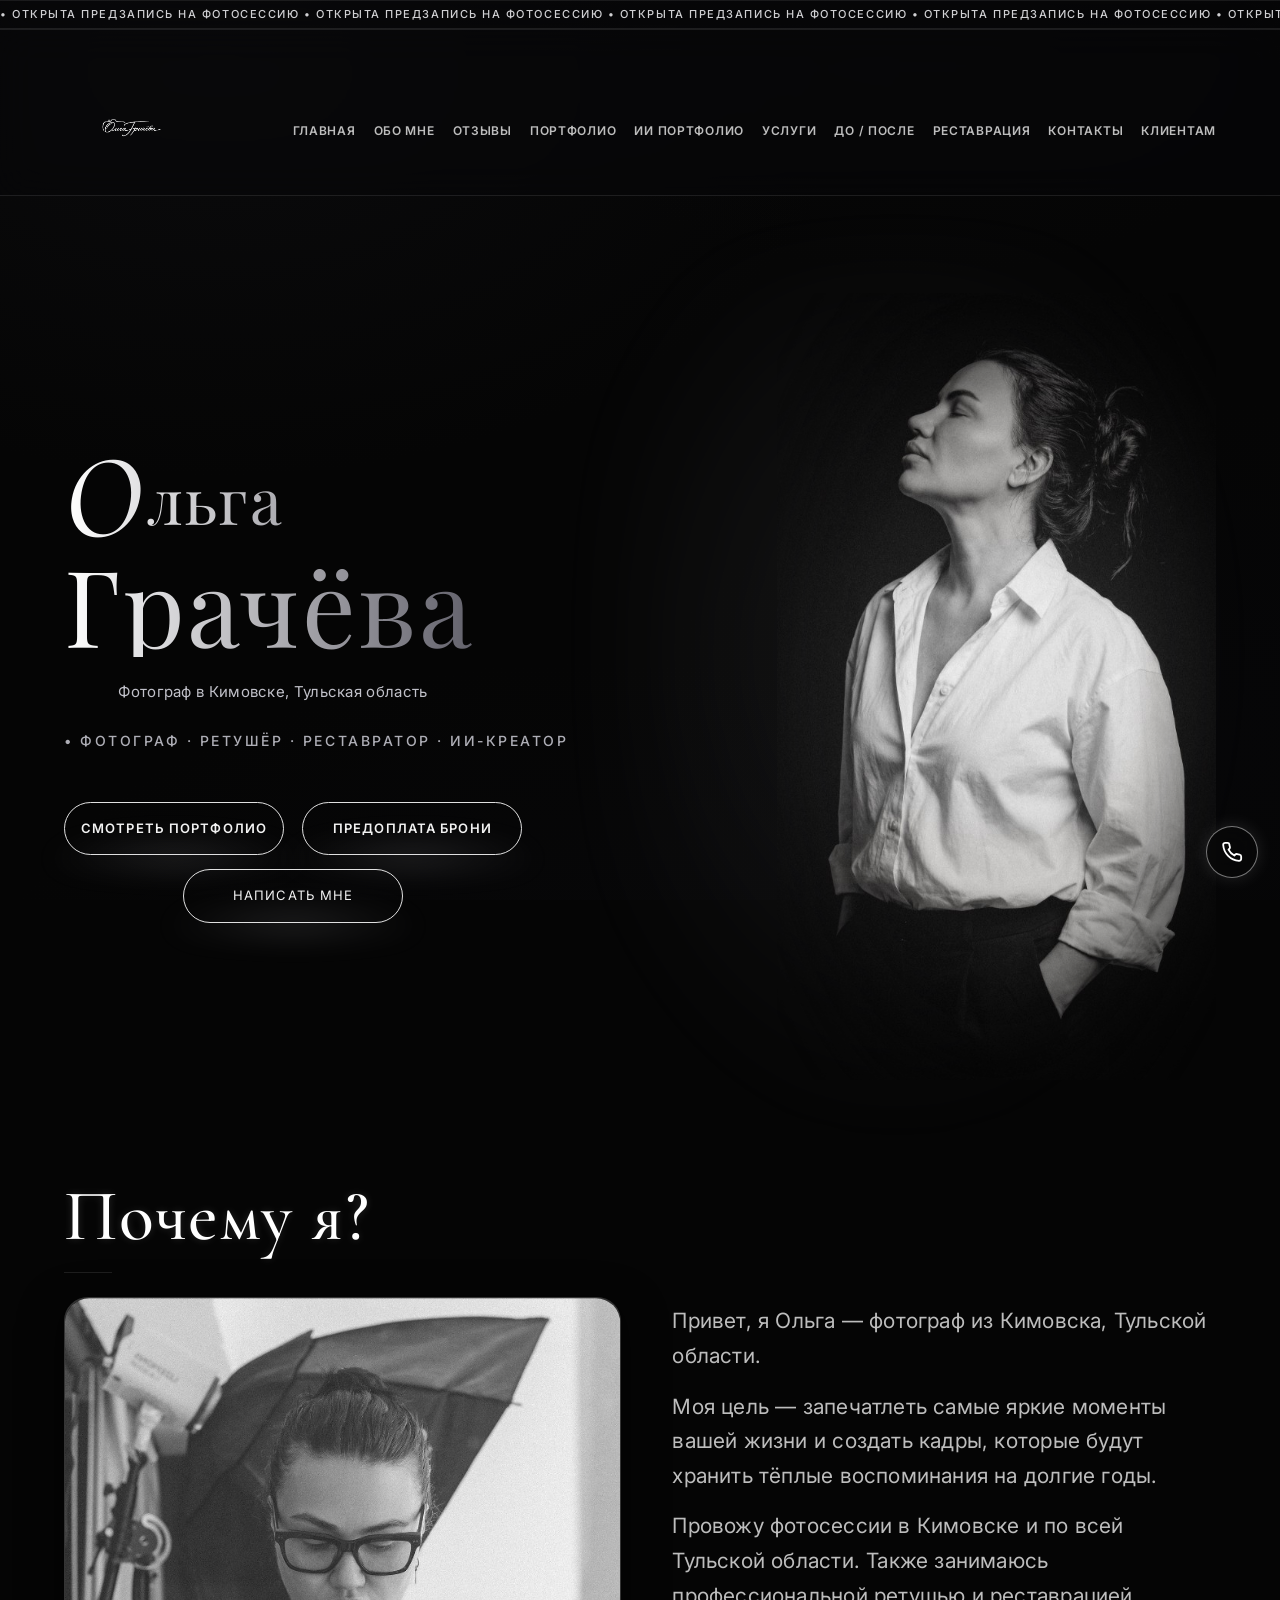
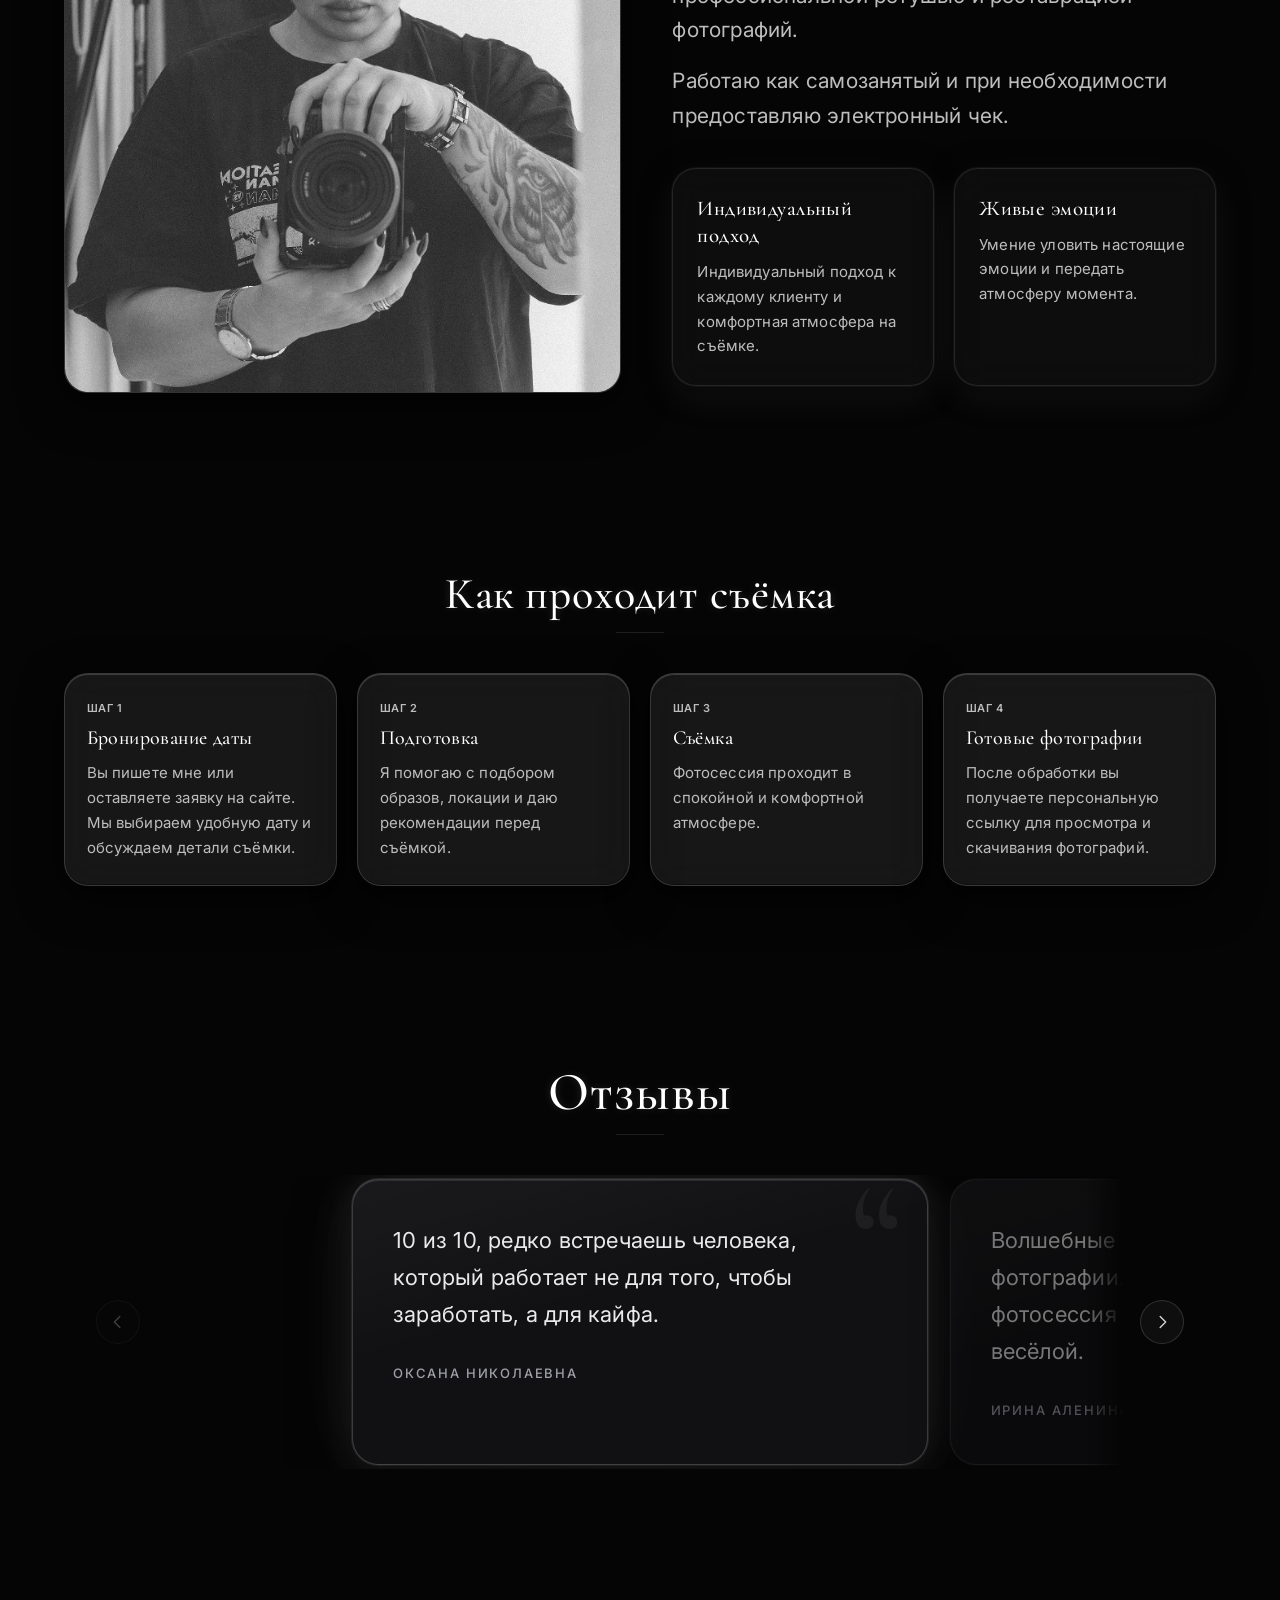
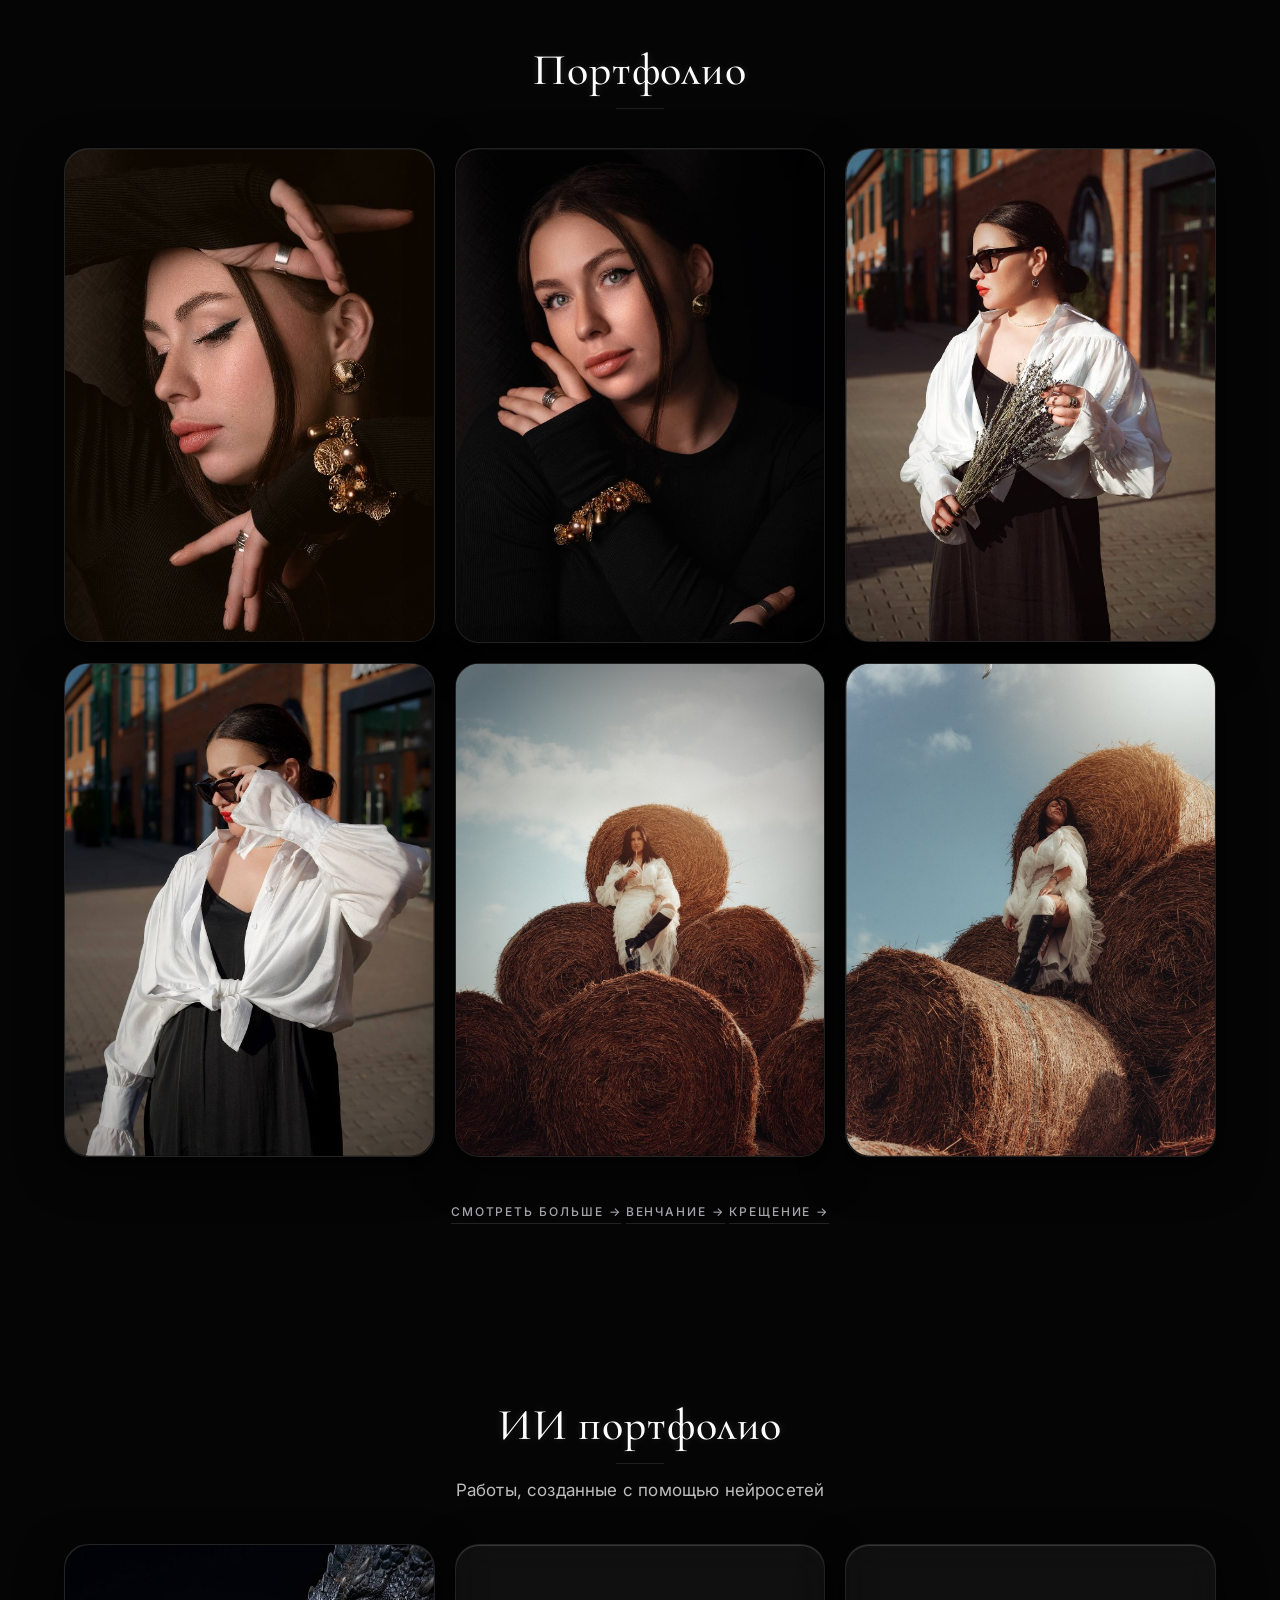
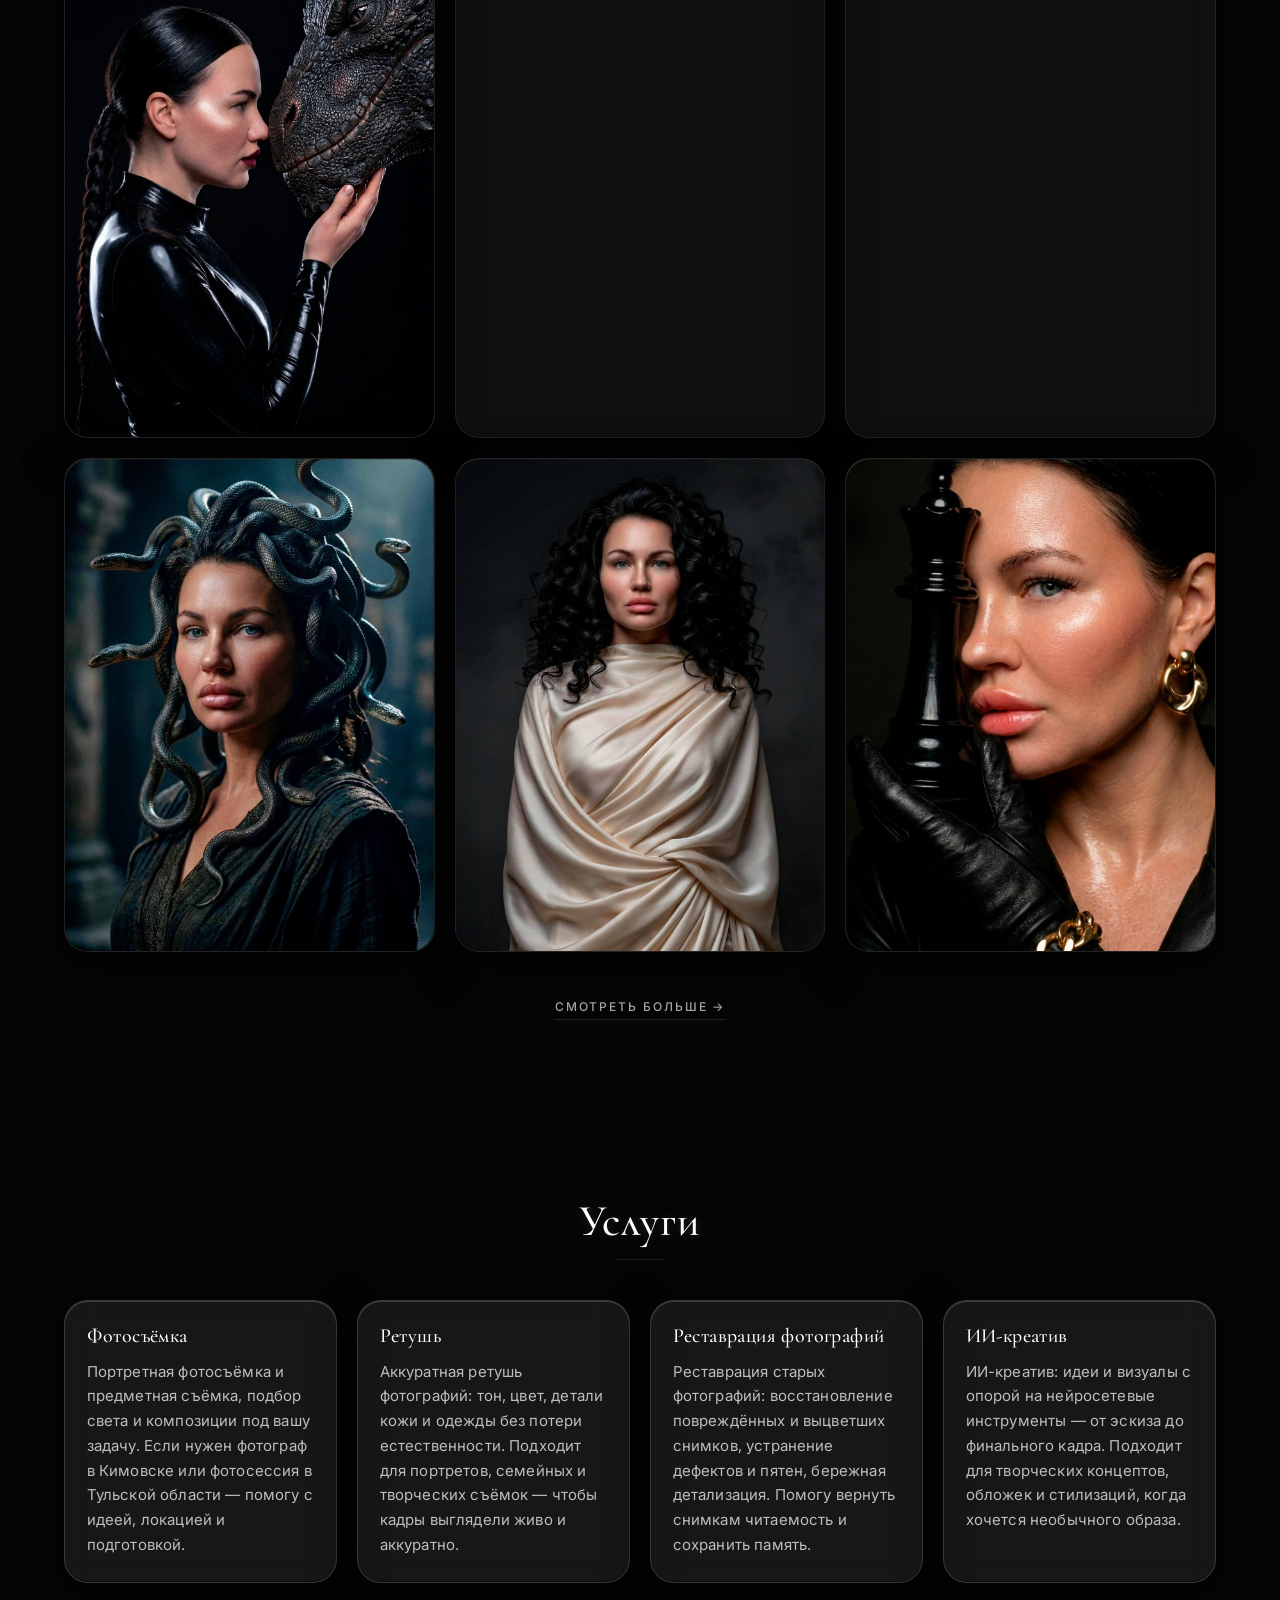
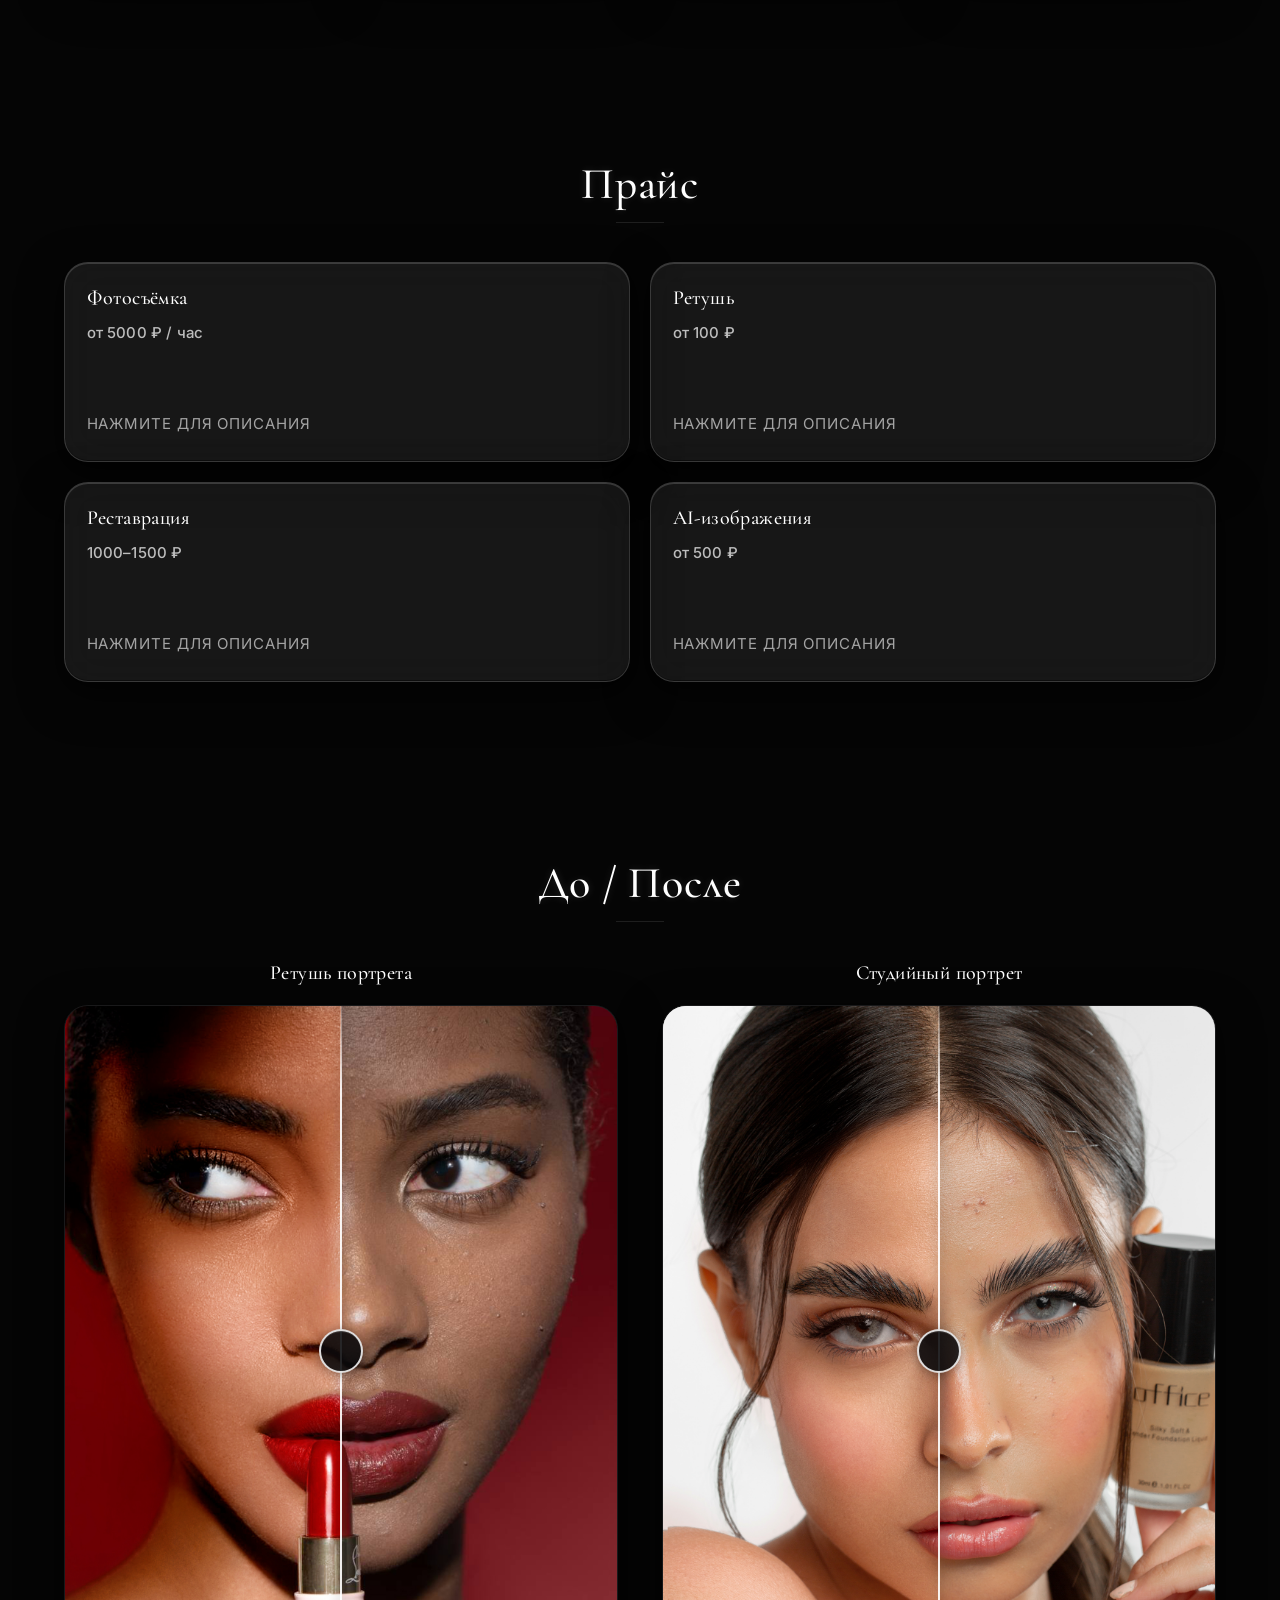
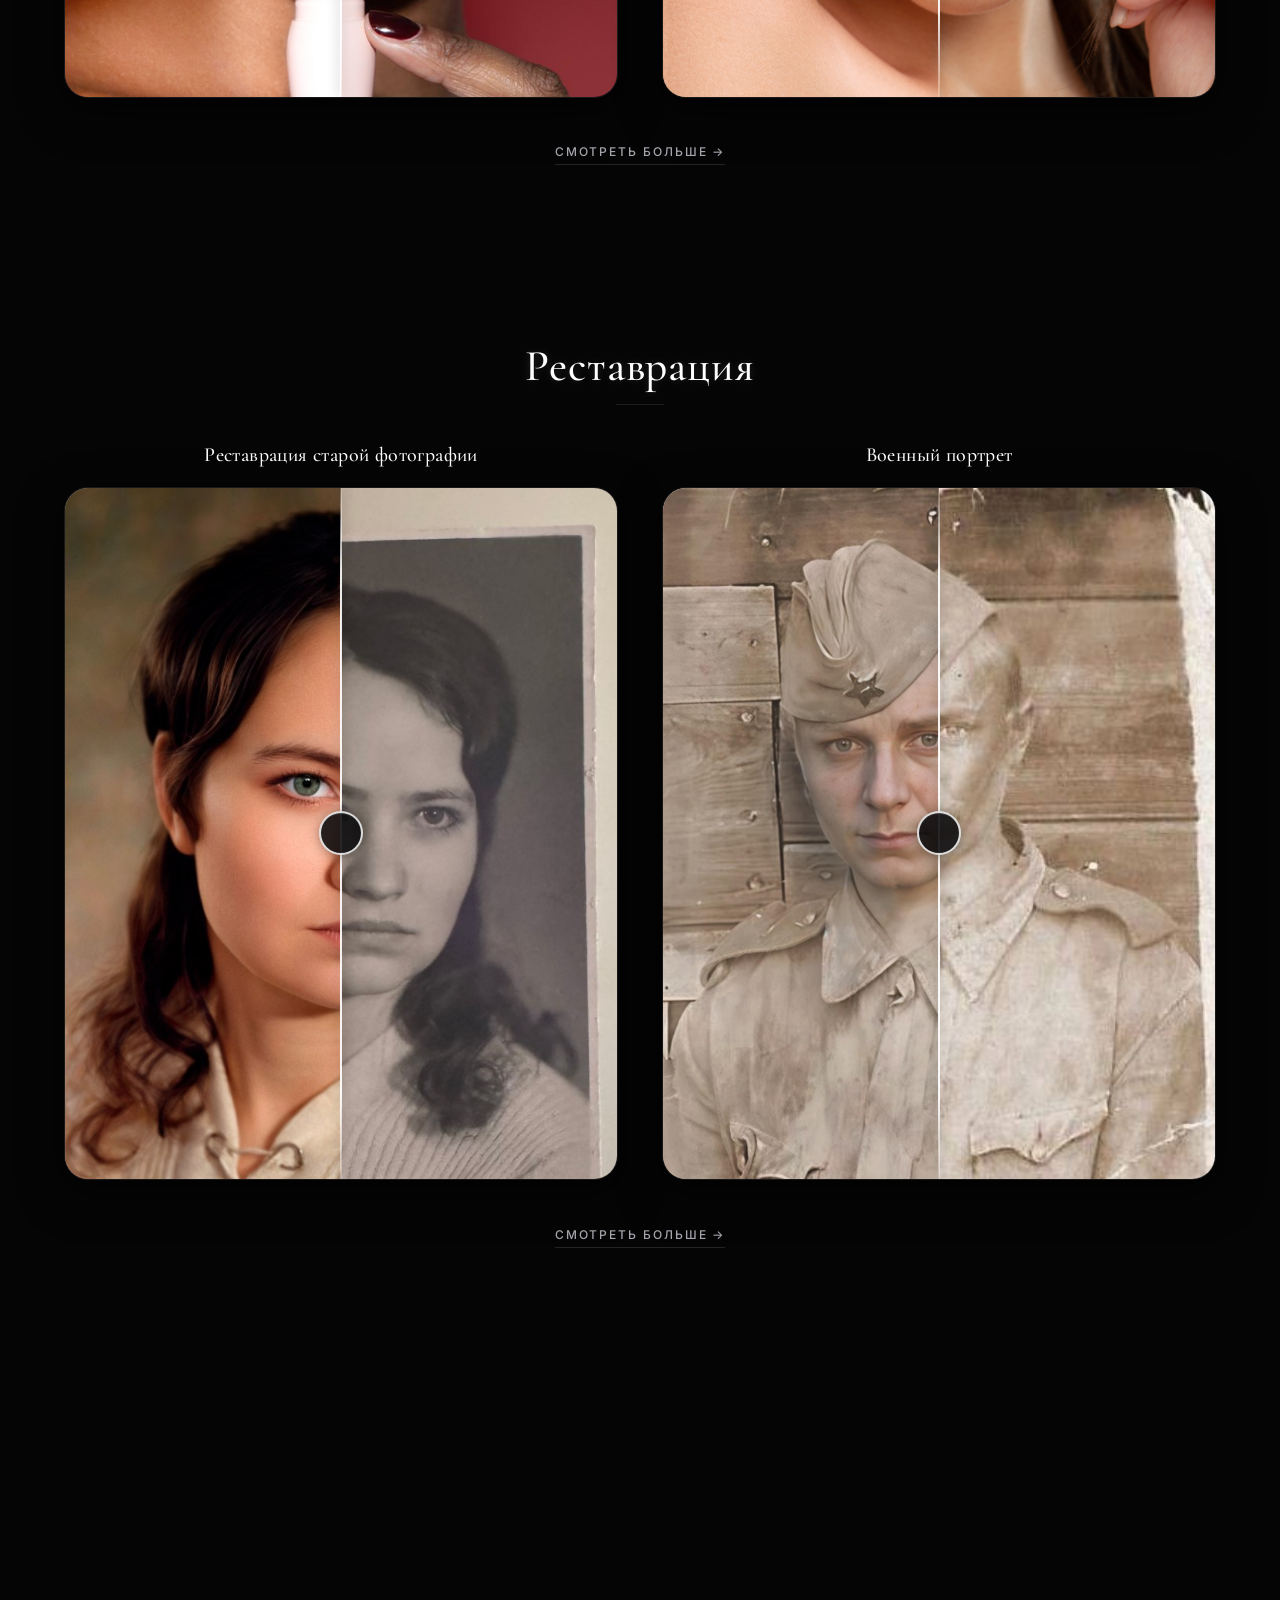
==== commit f560b701: "города" ====
--- a/index.html
+++ b/index.html
@@ -707,7 +707,7 @@
       <div class="container">
         <h2 id="seo-location-heading">Фотограф в Кимовске и Тульской области</h2>
         <p>Фотосессия — это возможность сохранить важный момент жизни, эмоции и людей рядом. Я — фотограф в Кимовске и Тульской области. Провожу портретные, индивидуальные и творческие фотосессии, снимаю свадебные прогулки, венчания и крещения.</p>
-        <p>Работаю в Кимовске и Тульской области, а также выезжаю на съёмки в другие города. Если вы хотите заказать фотосессию, обсудить идею съёмки или забронировать дату — напишите мне, и мы подберём удобный формат и время.</p>
+        <p>Работаю в Кимовске, Донском и Новомосковске, а также выезжаю на съёмки в Узловую и Тулу. Если вы хотите заказать фотосессию, обсудить идею съёмки или забронировать дату — напишите мне, и мы подберём удобный формат и время.</p>
         <p>Помимо фотосъёмки занимаюсь профессиональной ретушью и реставрацией фотографий. Файлы на ретушь и восстановление можно отправить онлайн из любого города России.</p>
       </div>
     </section>
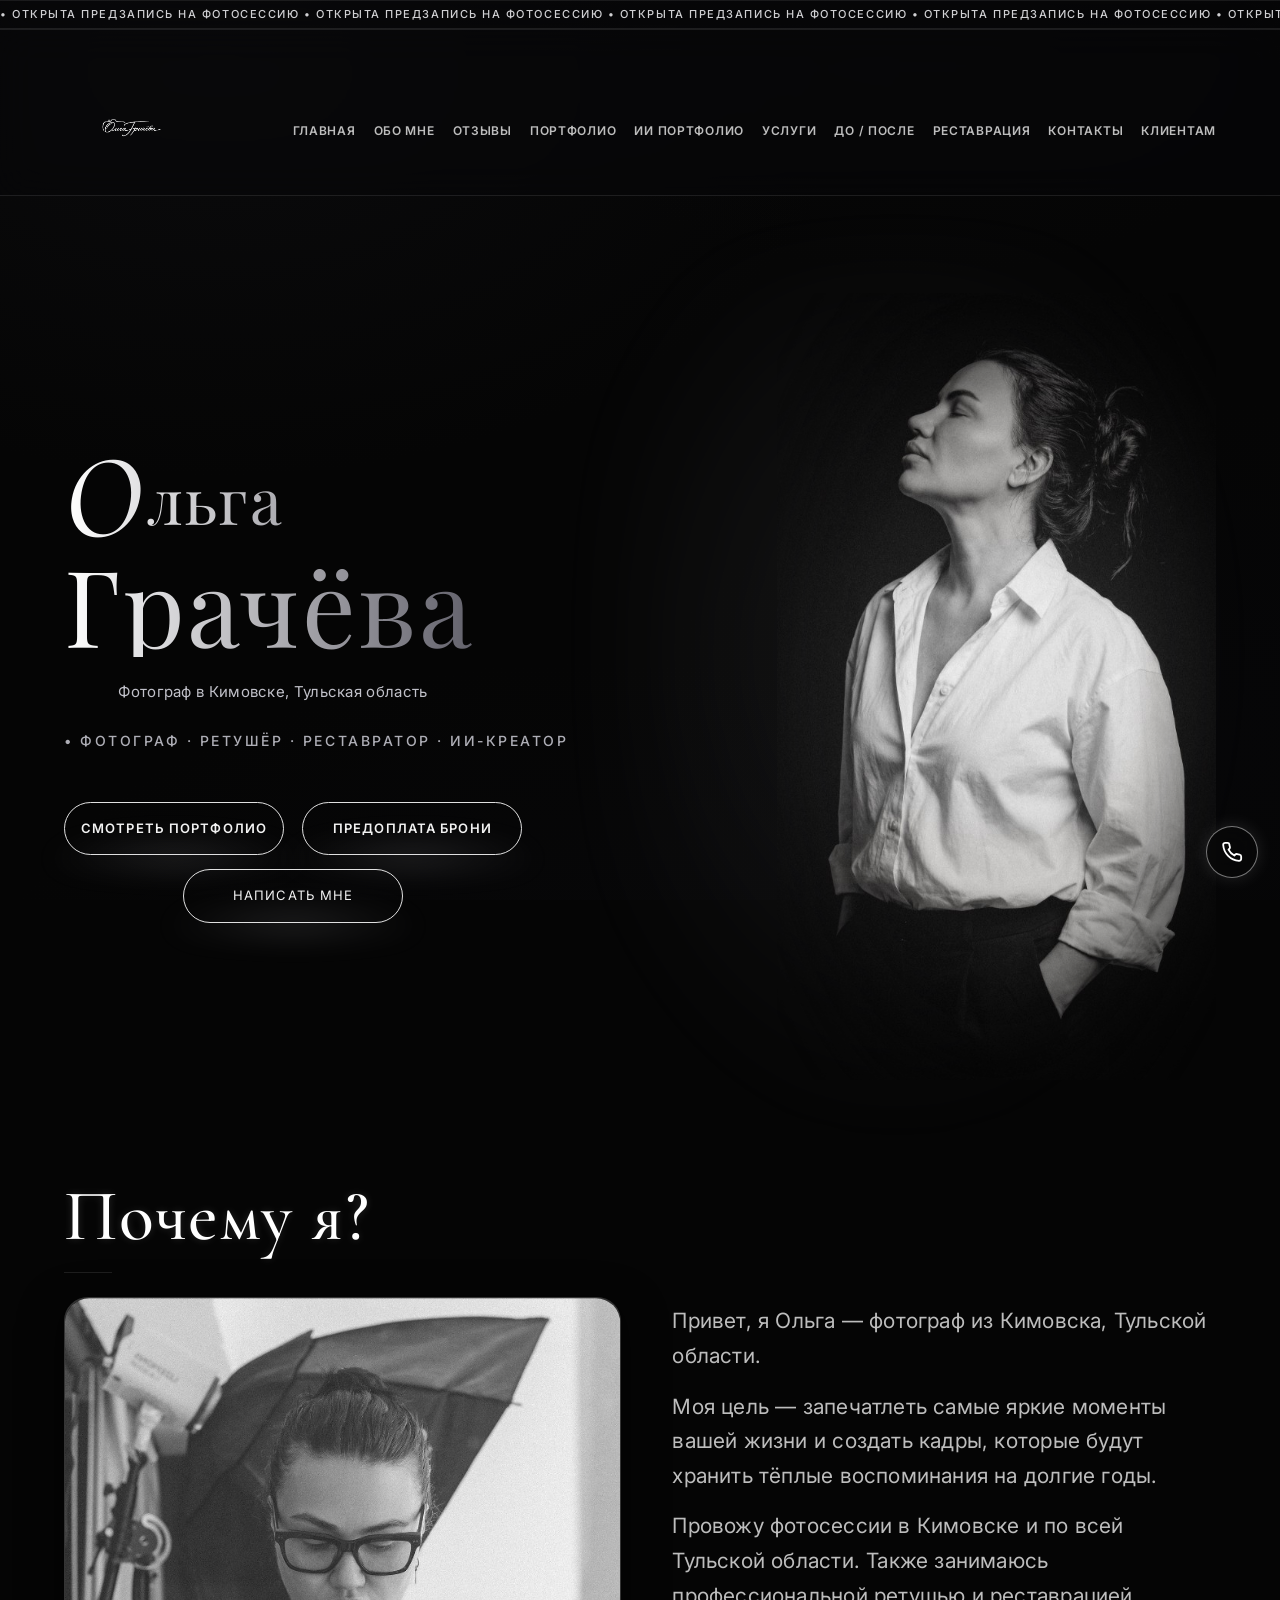
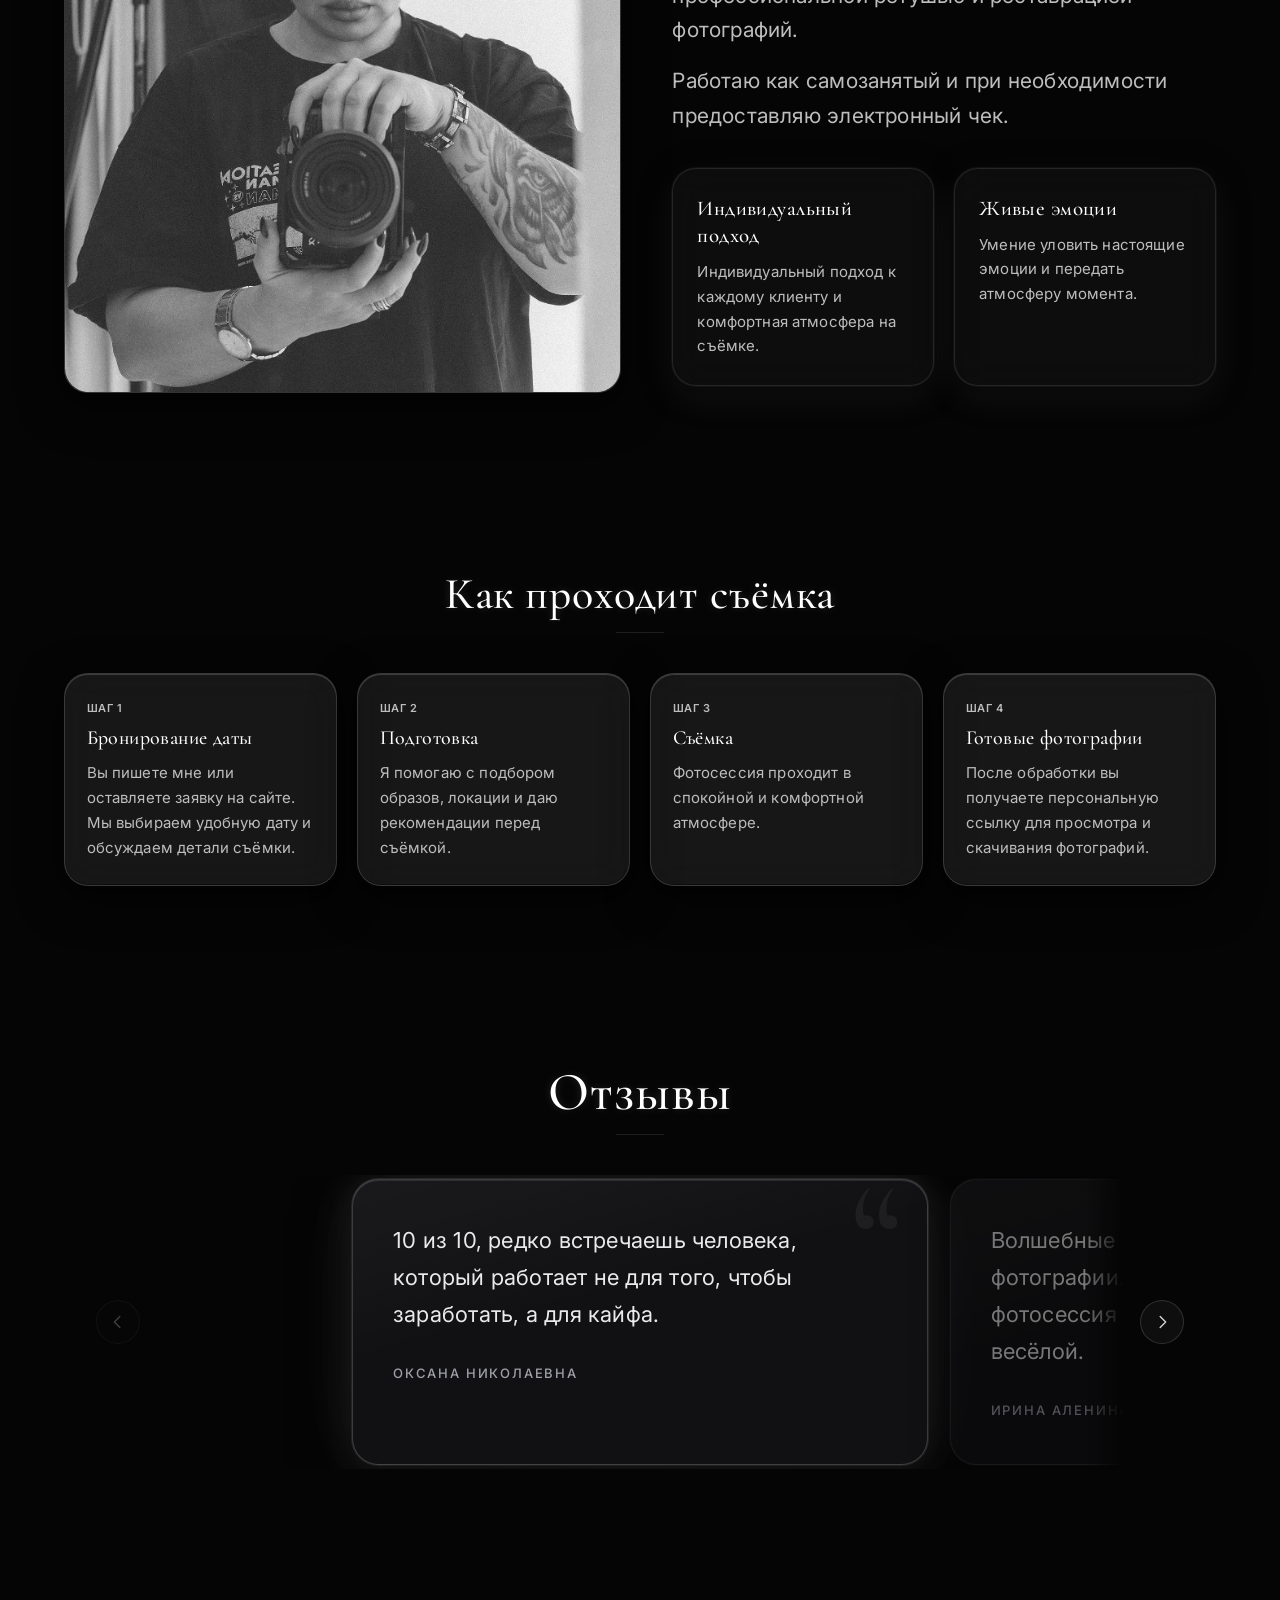
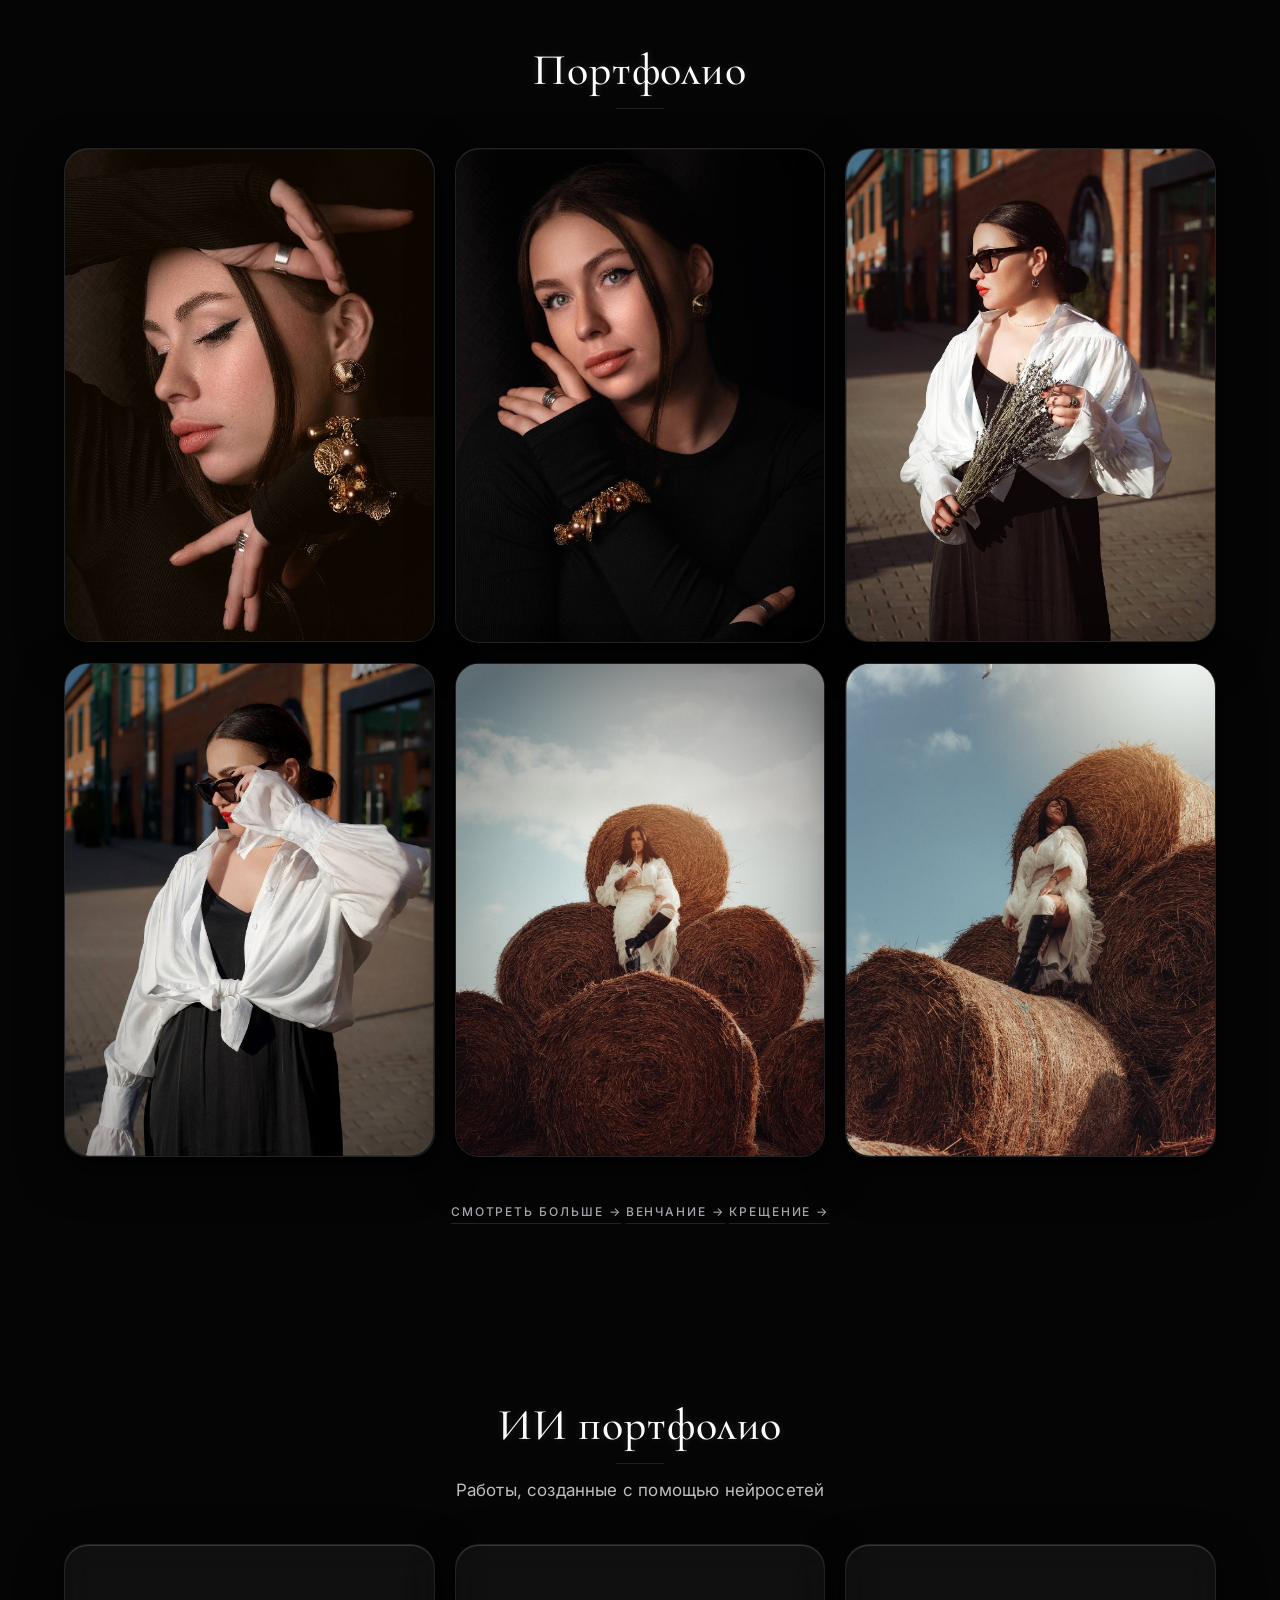
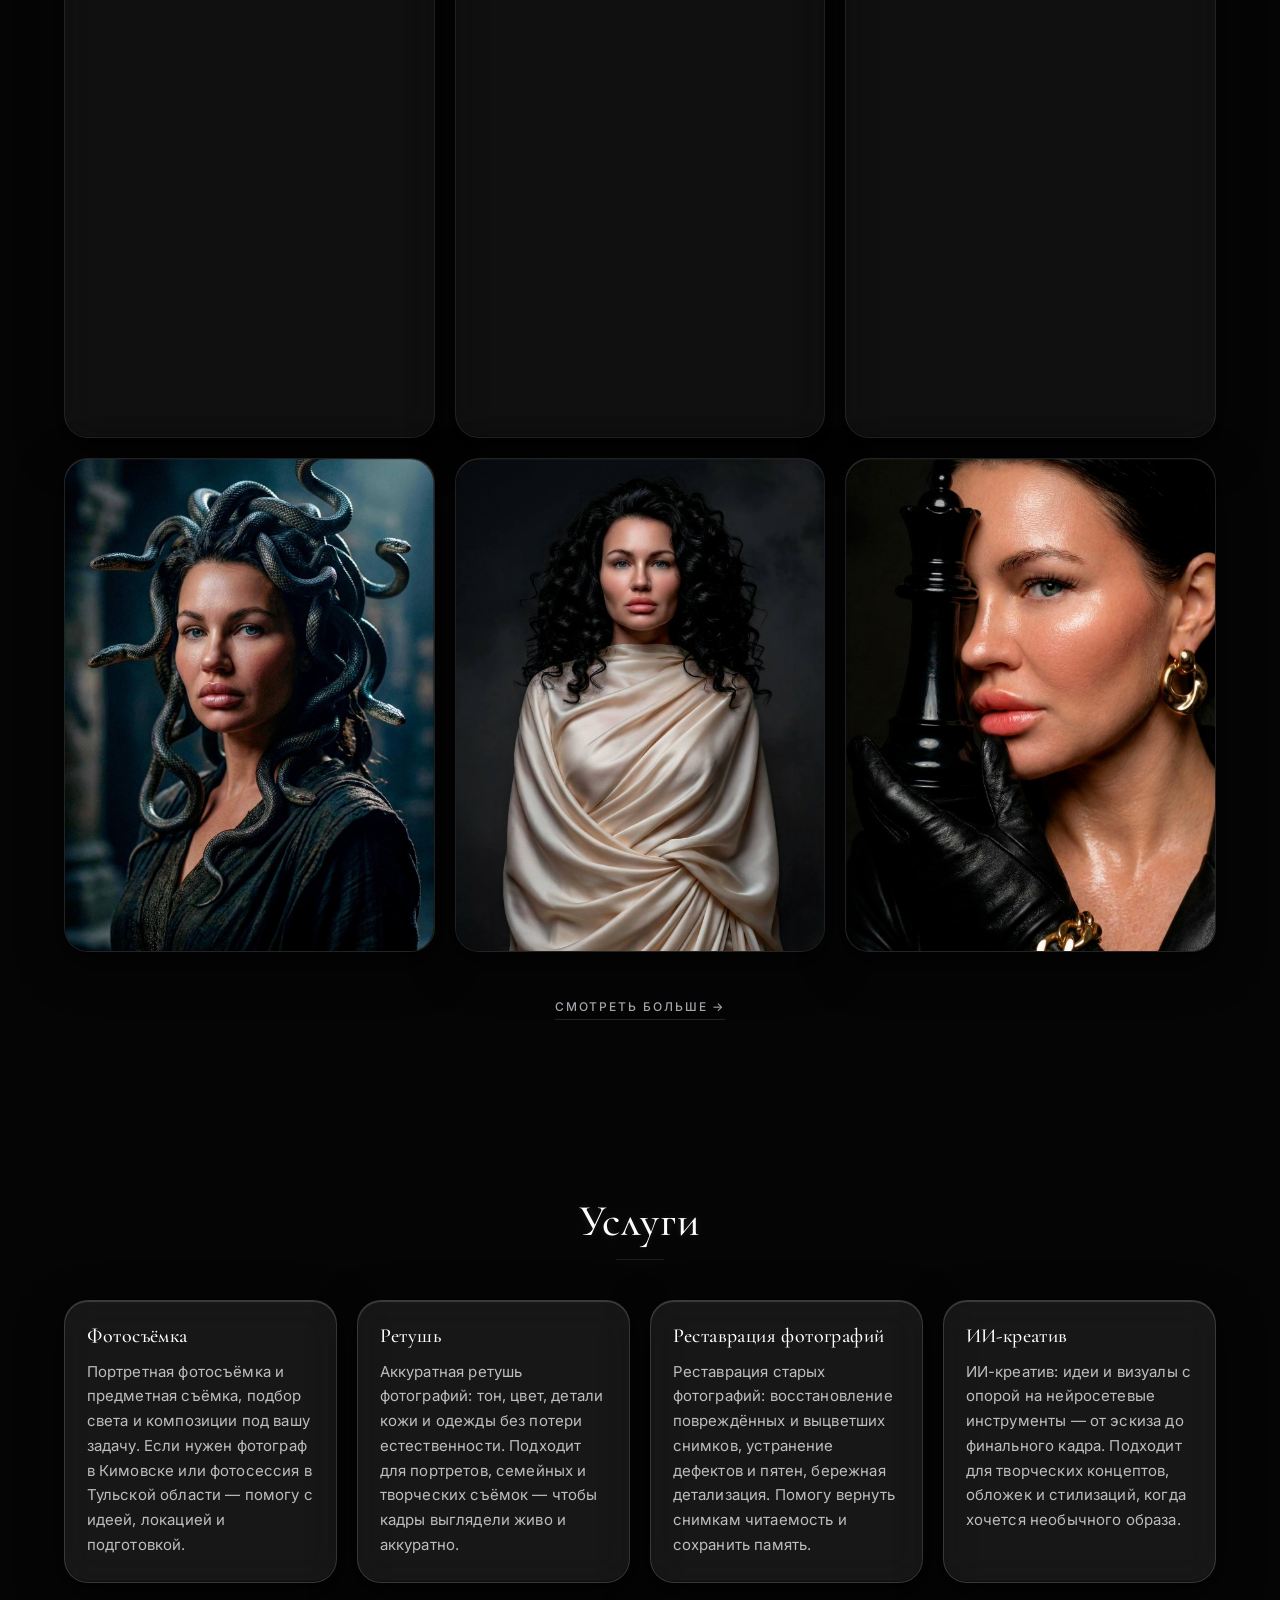
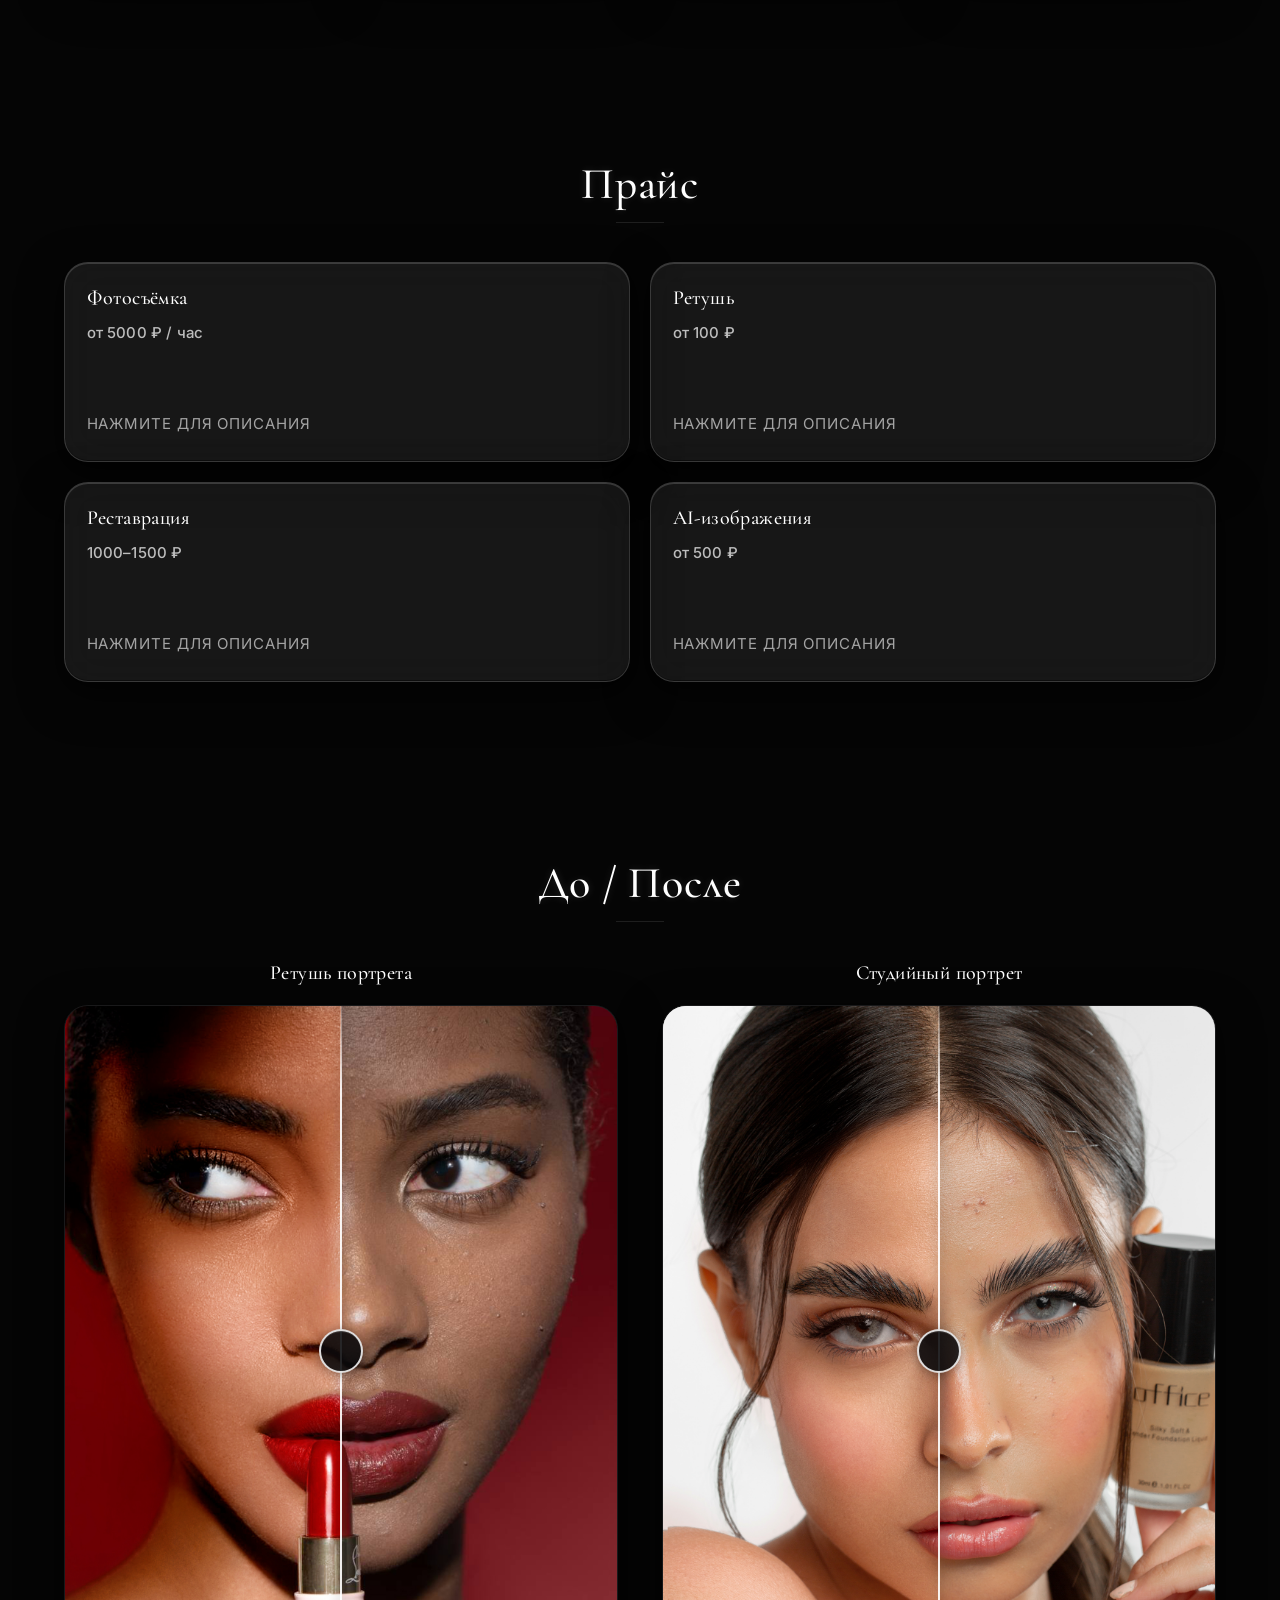
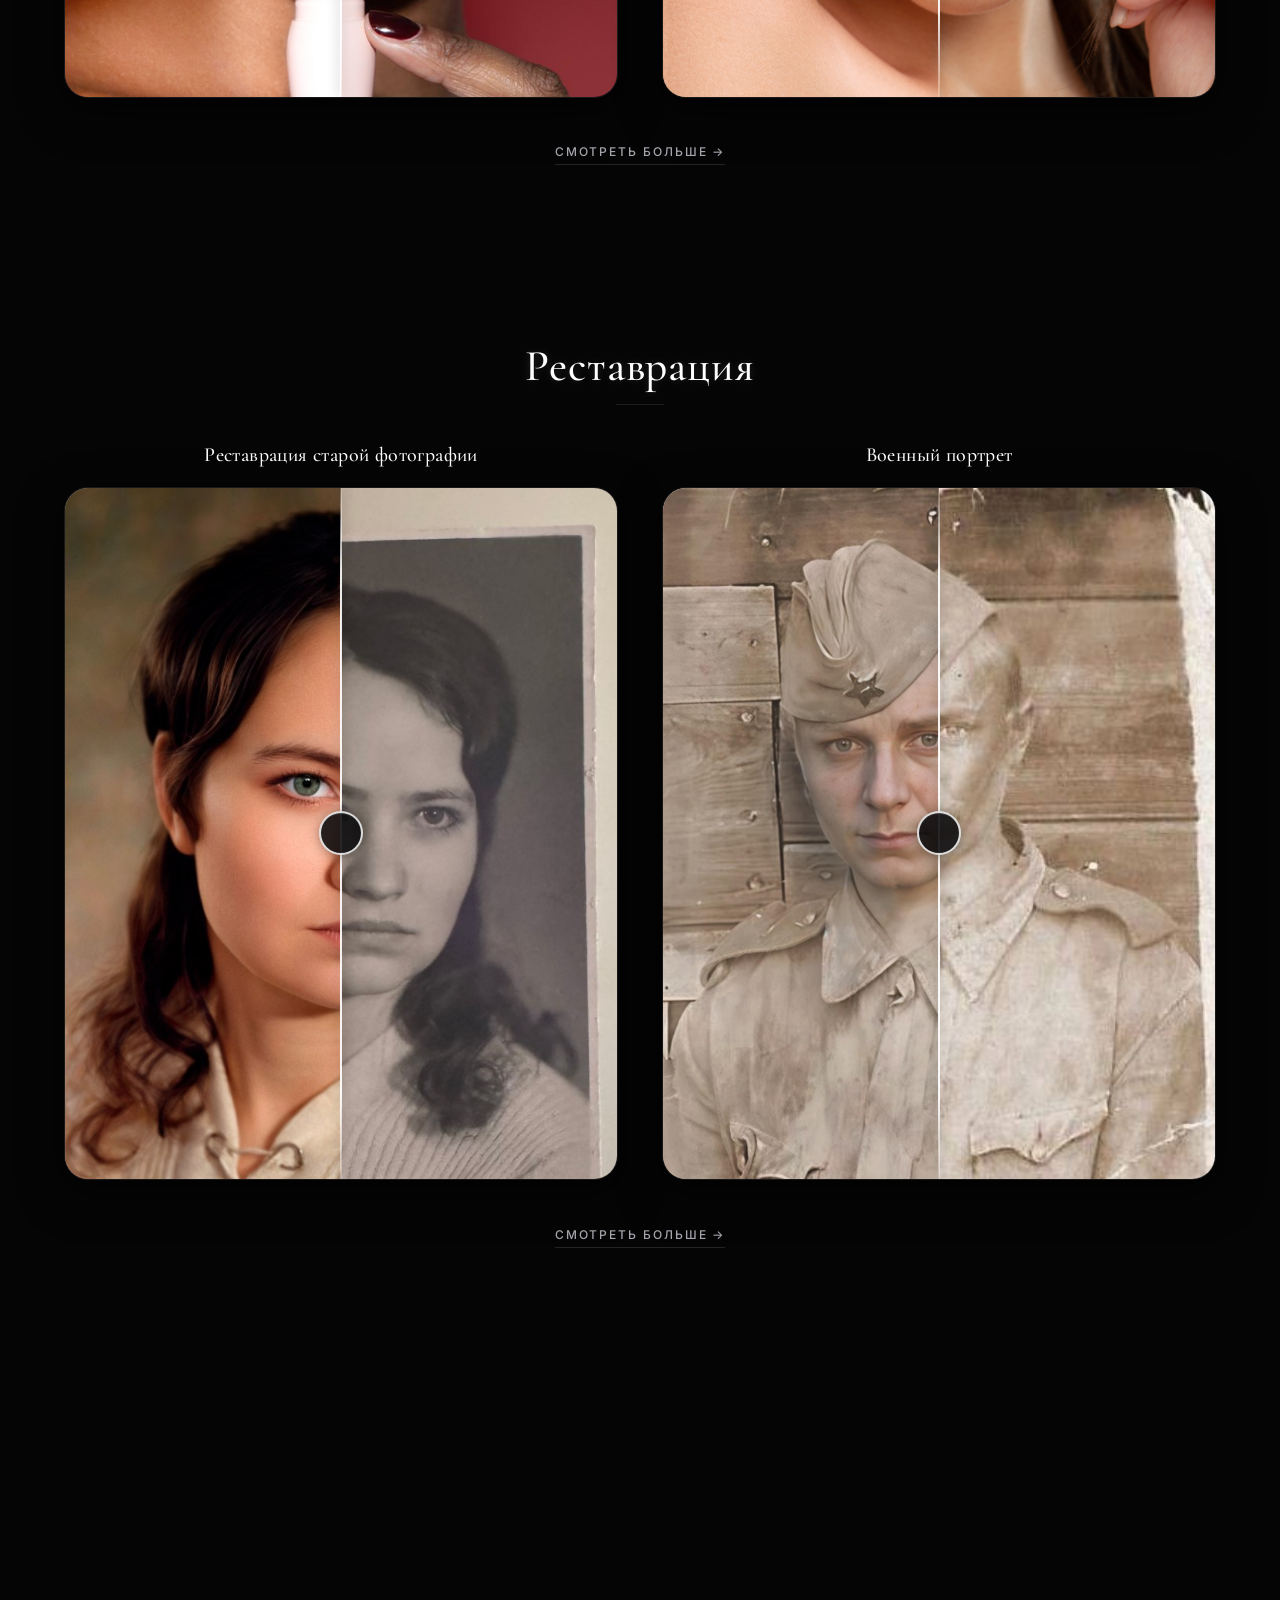
==== commit d09d8fa7: "яндекс" ====
--- a/index.html
+++ b/index.html
@@ -5,12 +5,12 @@
   <meta name="viewport" content="width=device-width, initial-scale=1.0, viewport-fit=cover">
   <meta name="theme-color" content="#000000">
   <meta name="yandex-verification" content="ccd82fd12c70eb15" />
-  <meta name="description" content="Фотограф Ольга Грачёва. Фотосессии, крещение, венчание в Кимовске и Тульской области. Живые эмоции и семейные истории.">
+  <meta name="description" content="Ольга Грачёва — фотограф, ретушёр, реставратор и ИИ-креатор. Съёмка: Кимовск, Тульская область, Москва. Ретушь и реставрация — онлайн по всей России.">
   <meta name="keywords" content="фотограф Кимовск, фотограф Тульская область, фотосессия Кимовск, ретушь фото, реставрация фотографий">
   <title>Фотограф в Кимовске | Ольга Грачёва | фотосессии, крещение, венчание</title>
   <link rel="canonical" href="https://grachevafoto.ru/">
-  <meta property="og:title" content="Фотограф Ольга Грачёва — Кимовск">
-  <meta property="og:description" content="Фотосессии, крещение и венчание в Кимовске и Тульской области">
+  <meta property="og:title" content="Ольга Грачёва — фотограф, ретушёр, реставратор, ИИ-креатор">
+  <meta property="og:description" content="Кимовск, Тульская область, Москва. Ретушь и реставрация — онлайн по всей России.">
   <meta property="og:image" content="https://grachevafoto.ru/images/preview.jpg">
   <meta property="og:image:width" content="1200">
   <meta property="og:image:height" content="630">
@@ -23,7 +23,7 @@
     "@type": "Person",
     "name": "Ольга Грачёва",
     "jobTitle": "фотограф",
-    "description": "портретная фотосъёмка, ретушь и реставрация фотографий",
+    "description": "фотограф, ретушёр, реставратор и ИИ-креатор: портретная фотосъёмка, ретушь и реставрация фотографий",
     "url": "https://grachevafoto.ru"
   }
   </script>
@@ -32,7 +32,7 @@
     "@context": "https://schema.org",
     "@type": ["LocalBusiness", "Photographer"],
     "name": "Ольга Грачёва",
-    "description": "портретная фотосъёмка, ретушь и реставрация фотографий",
+    "description": "фотограф, ретушёр, реставратор и ИИ-креатор: портретная фотосъёмка, ретушь и реставрация фотографий",
     "url": "https://grachevafoto.ru",
     "address": {
       "@type": "PostalAddress",
@@ -54,11 +54,13 @@
     "name": "Ольга Грачёва",
     "url": "https://grachevafoto.ru",
     "image": "https://grachevafoto.ru/images/hero.jpg",
-    "description": "Фотограф в Кимовске и Тульской области. Портретные фотосессии, свадебные прогулки, венчания и крещения. Ретушь и реставрация фотографий.",
-    "areaServed": {
-      "@type": "Place",
-      "name": "Кимовск, Тульская область"
-    }
+    "description": "Ольга Грачёва — фотограф, ретушёр, реставратор и ИИ-креатор. Съёмка в Кимовске, Тульской области и Москве. Ретушь и реставрация фотографий онлайн по всей России.",
+    "areaServed": [
+      { "@type": "Place", "name": "Кимовск" },
+      { "@type": "Place", "name": "Тульская область" },
+      { "@type": "Place", "name": "Москва" },
+      { "@type": "Country", "name": "Россия" }
+    ]
   }
   </script>
   <link rel="preconnect" href="https://fonts.googleapis.com">
@@ -707,8 +709,8 @@
       <div class="container">
         <h2 id="seo-location-heading">Фотограф в Кимовске и Тульской области</h2>
         <p>Фотосессия — это возможность сохранить важный момент жизни, эмоции и людей рядом. Я — фотограф в Кимовске и Тульской области. Провожу портретные, индивидуальные и творческие фотосессии, снимаю свадебные прогулки, венчания и крещения.</p>
-        <p>Работаю в Кимовске, Донском и Новомосковске, а также выезжаю на съёмки в Узловую и Тулу. Если вы хотите заказать фотосессию, обсудить идею съёмки или забронировать дату — напишите мне, и мы подберём удобный формат и время.</p>
-        <p>Помимо фотосъёмки занимаюсь профессиональной ретушью и реставрацией фотографий. Файлы на ретушь и восстановление можно отправить онлайн из любого города России.</p>
+        <p>Работаю в Кимовске, Донском и Новомосковске, а также выезжаю на съёмки в Узловую и Тулу. По договорённости возможна съёмка в Москве. Если вы хотите заказать фотосессию, обсудить идею съёмки или забронировать дату — напишите мне, и мы подберём удобный формат и время.</p>
+        <p>Помимо фотосъёмки занимаюсь профессиональной ретушью и реставрацией фотографий. Реставрация старых фотографий доступна онлайн по всей России: файлы можно отправить из любого города.</p>
       </div>
     </section>
 
@@ -717,7 +719,7 @@
         <h2 id="shooting-regions-heading">Где проходит съёмка</h2>
         <p>Провожу фотосессии в Кимовске и по всей Тульской области.</p>
         <p>Чаще всего работаю в Кимовске, Донском и Новомосковске.</p>
-        <p>Также возможна съёмка в Узловой и Туле.</p>
+        <p>Также возможна съёмка в Узловой и Туле, а по договорённости — в Москве.</p>
         <p>Съёмка может проходить в студии, на улице или в выбранной вами локации.</p>
       </div>
     </section>
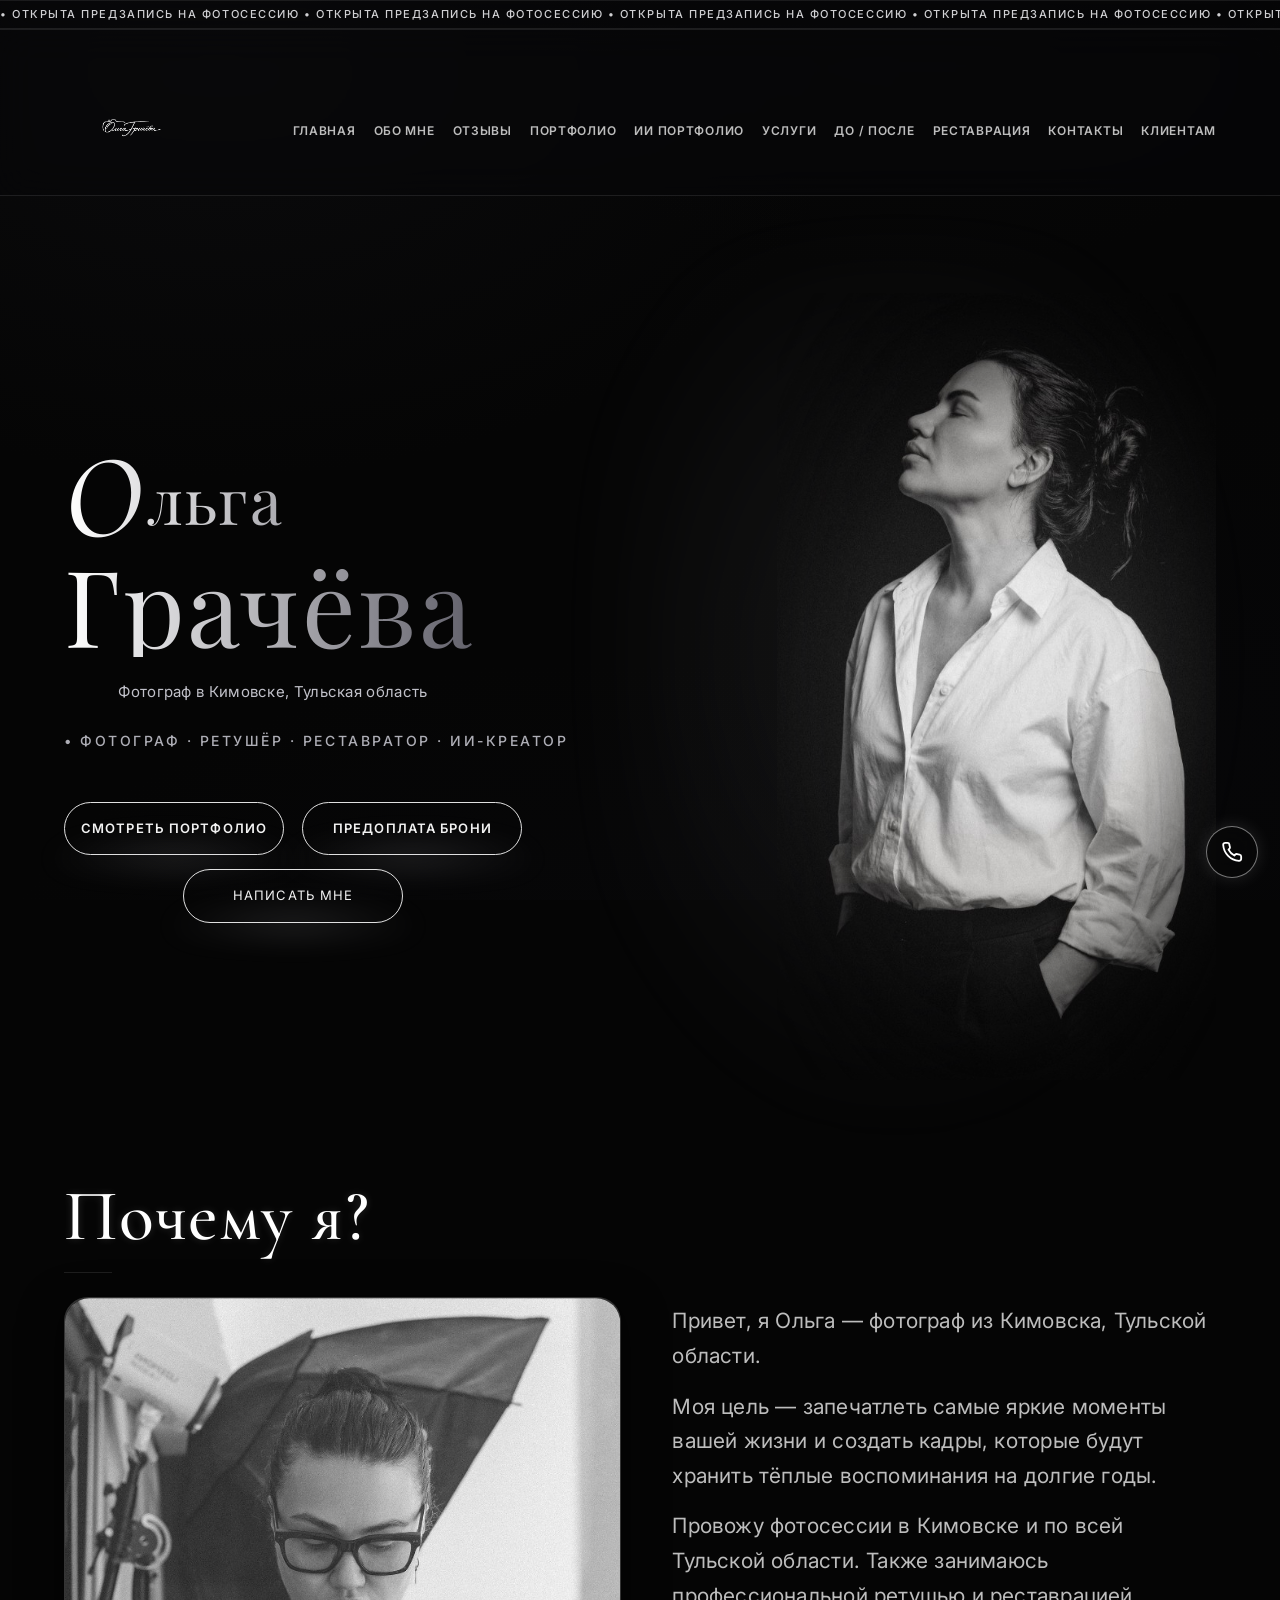
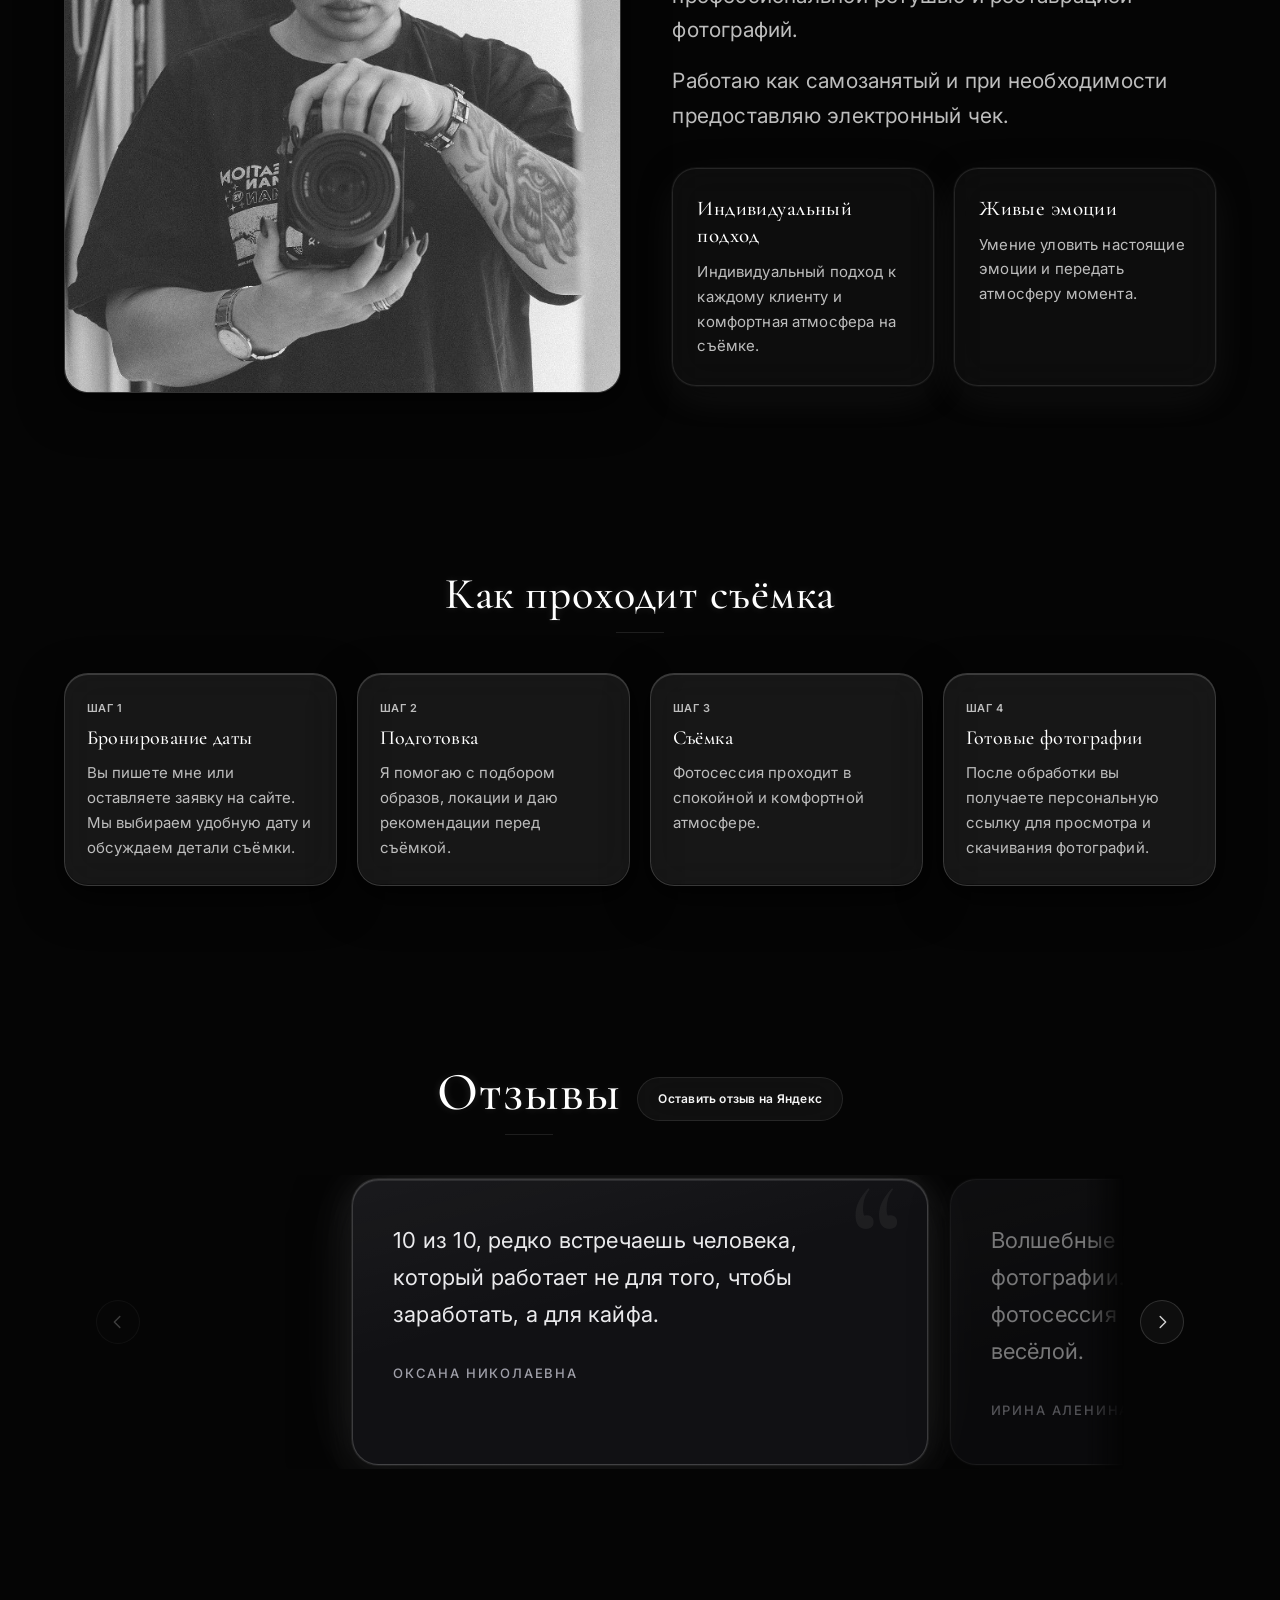
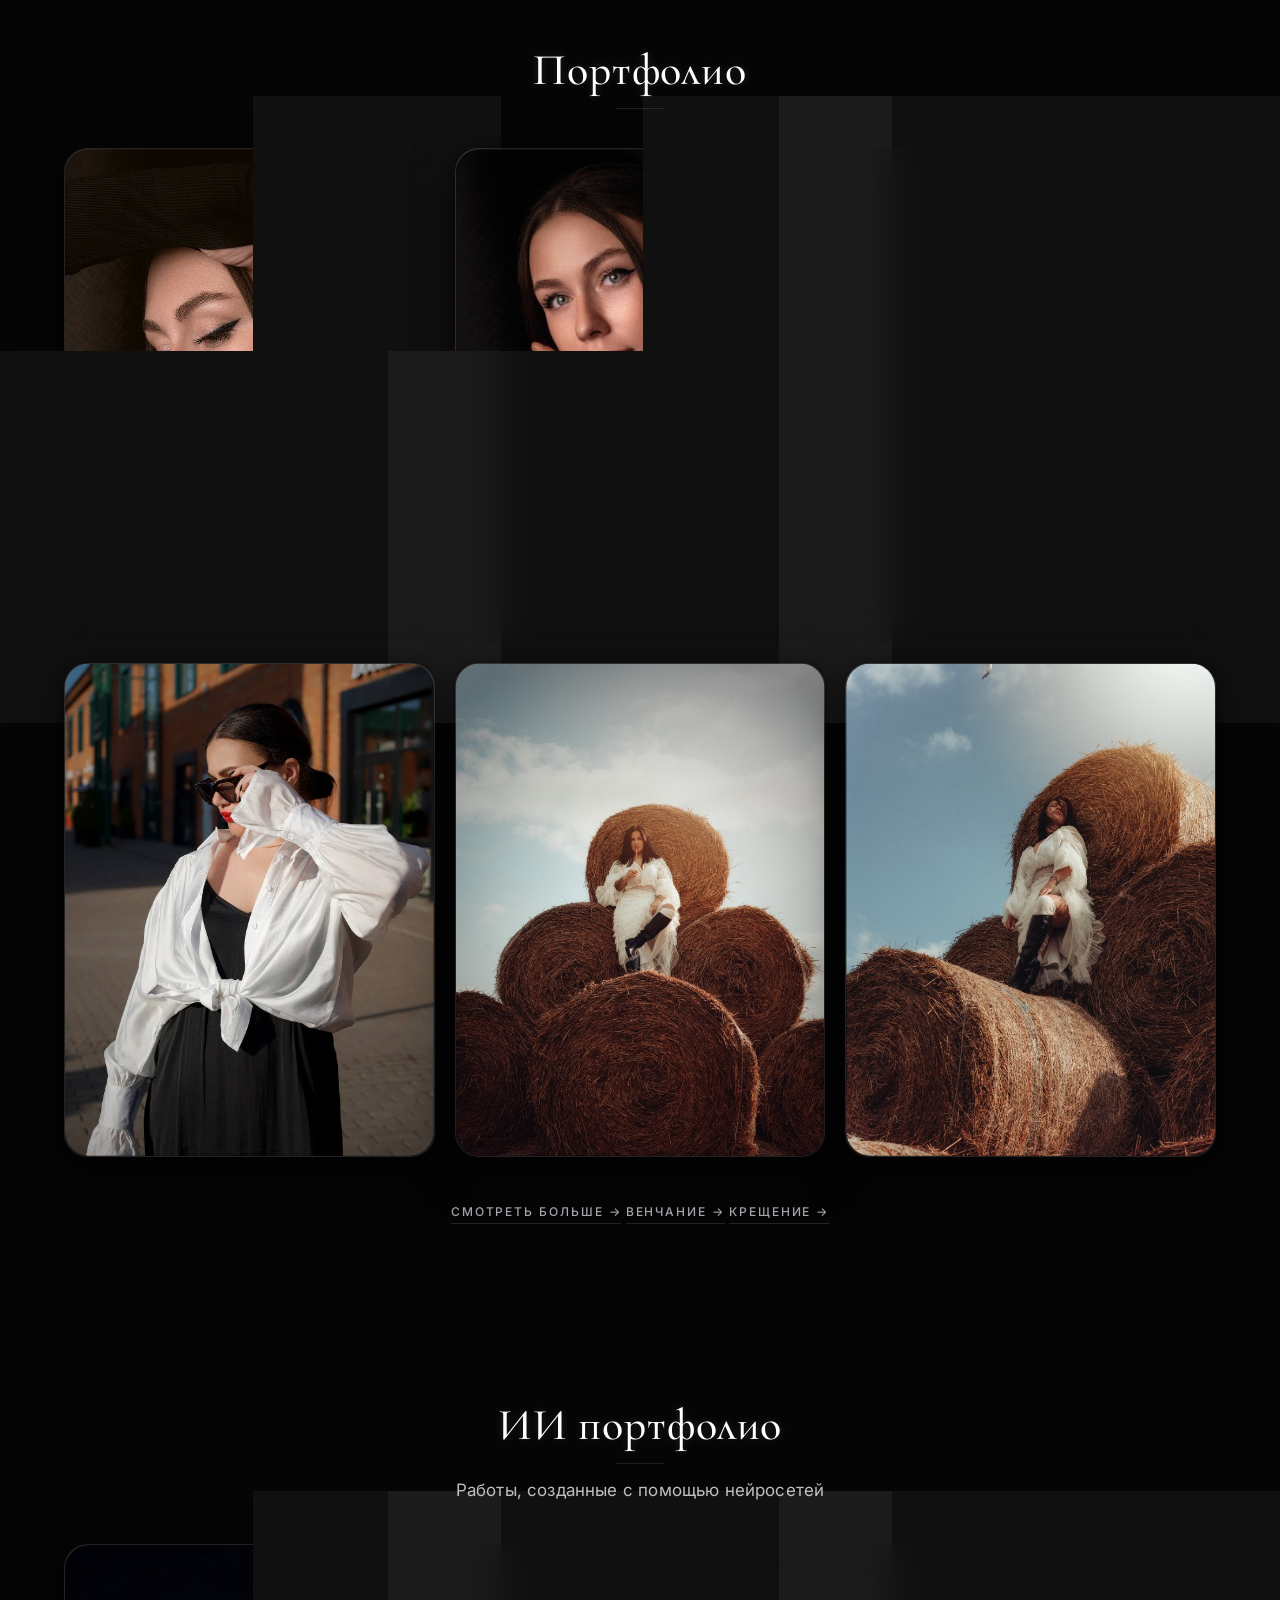
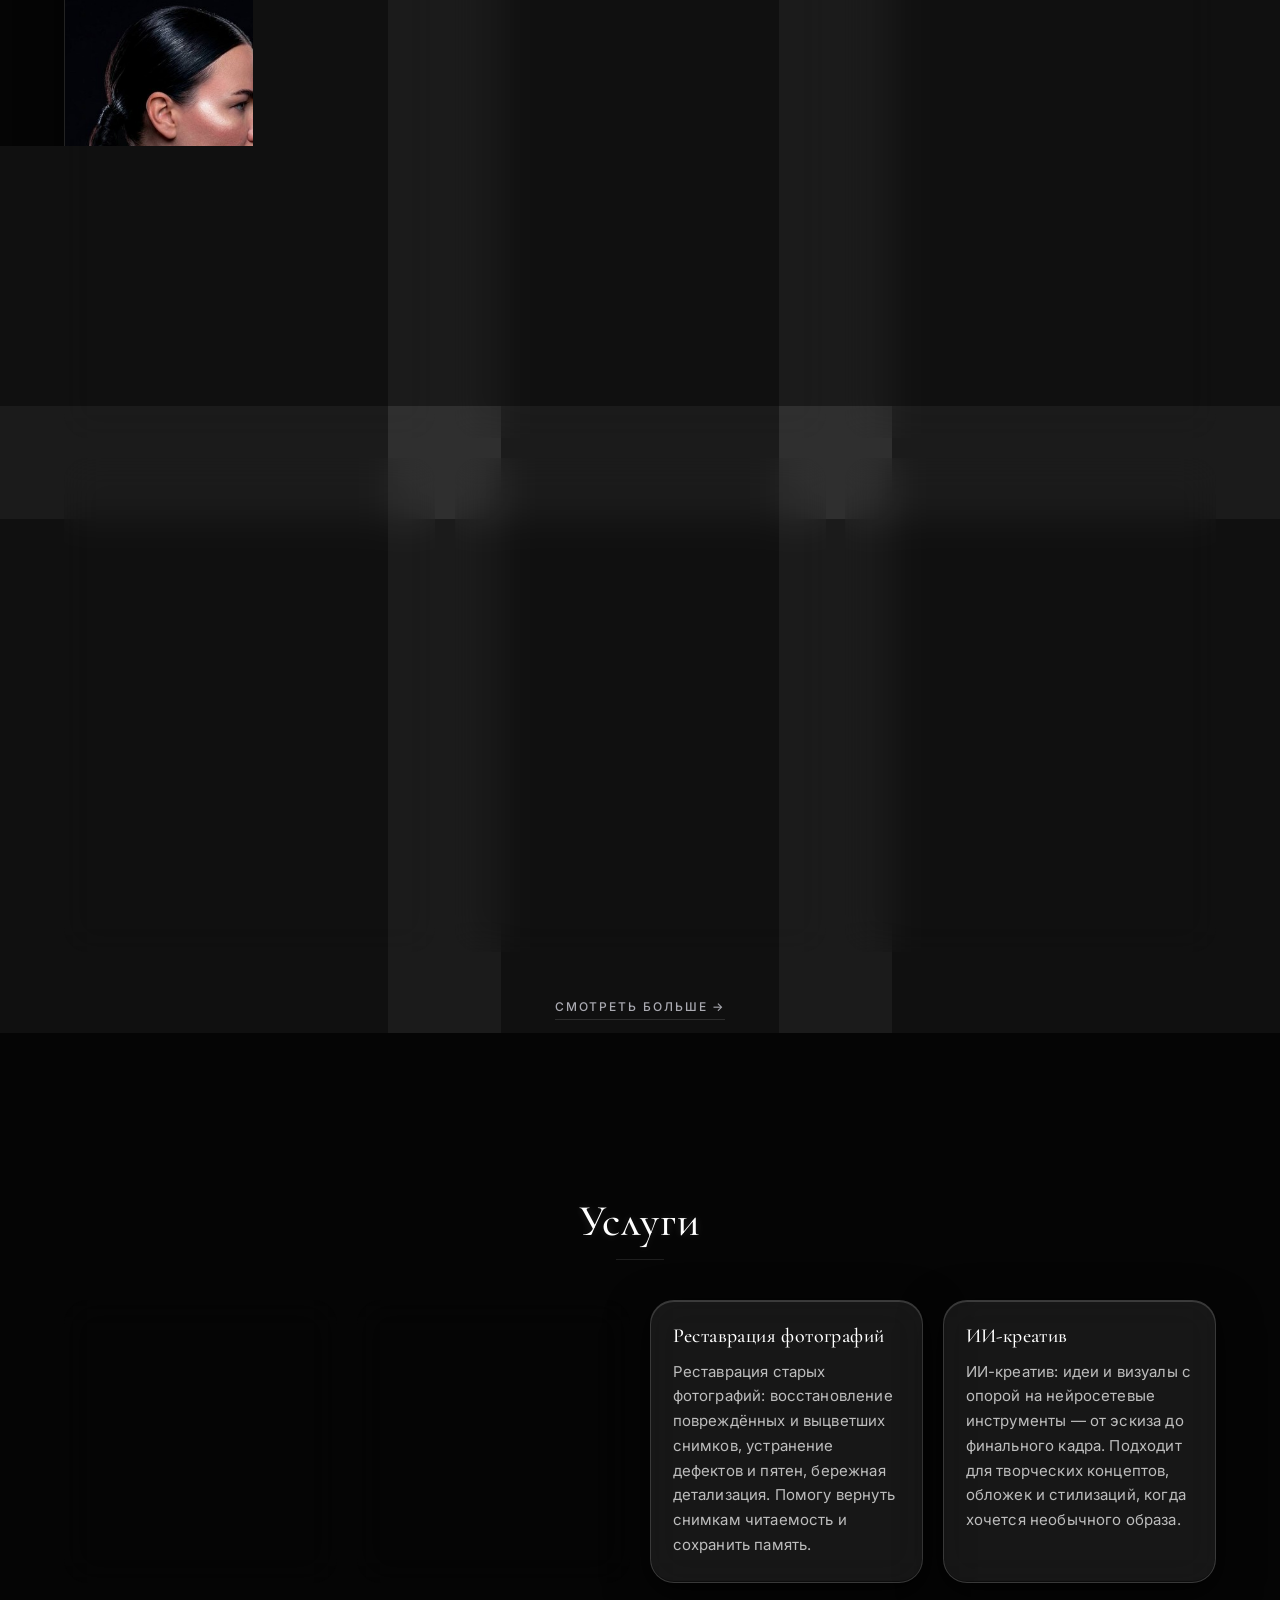
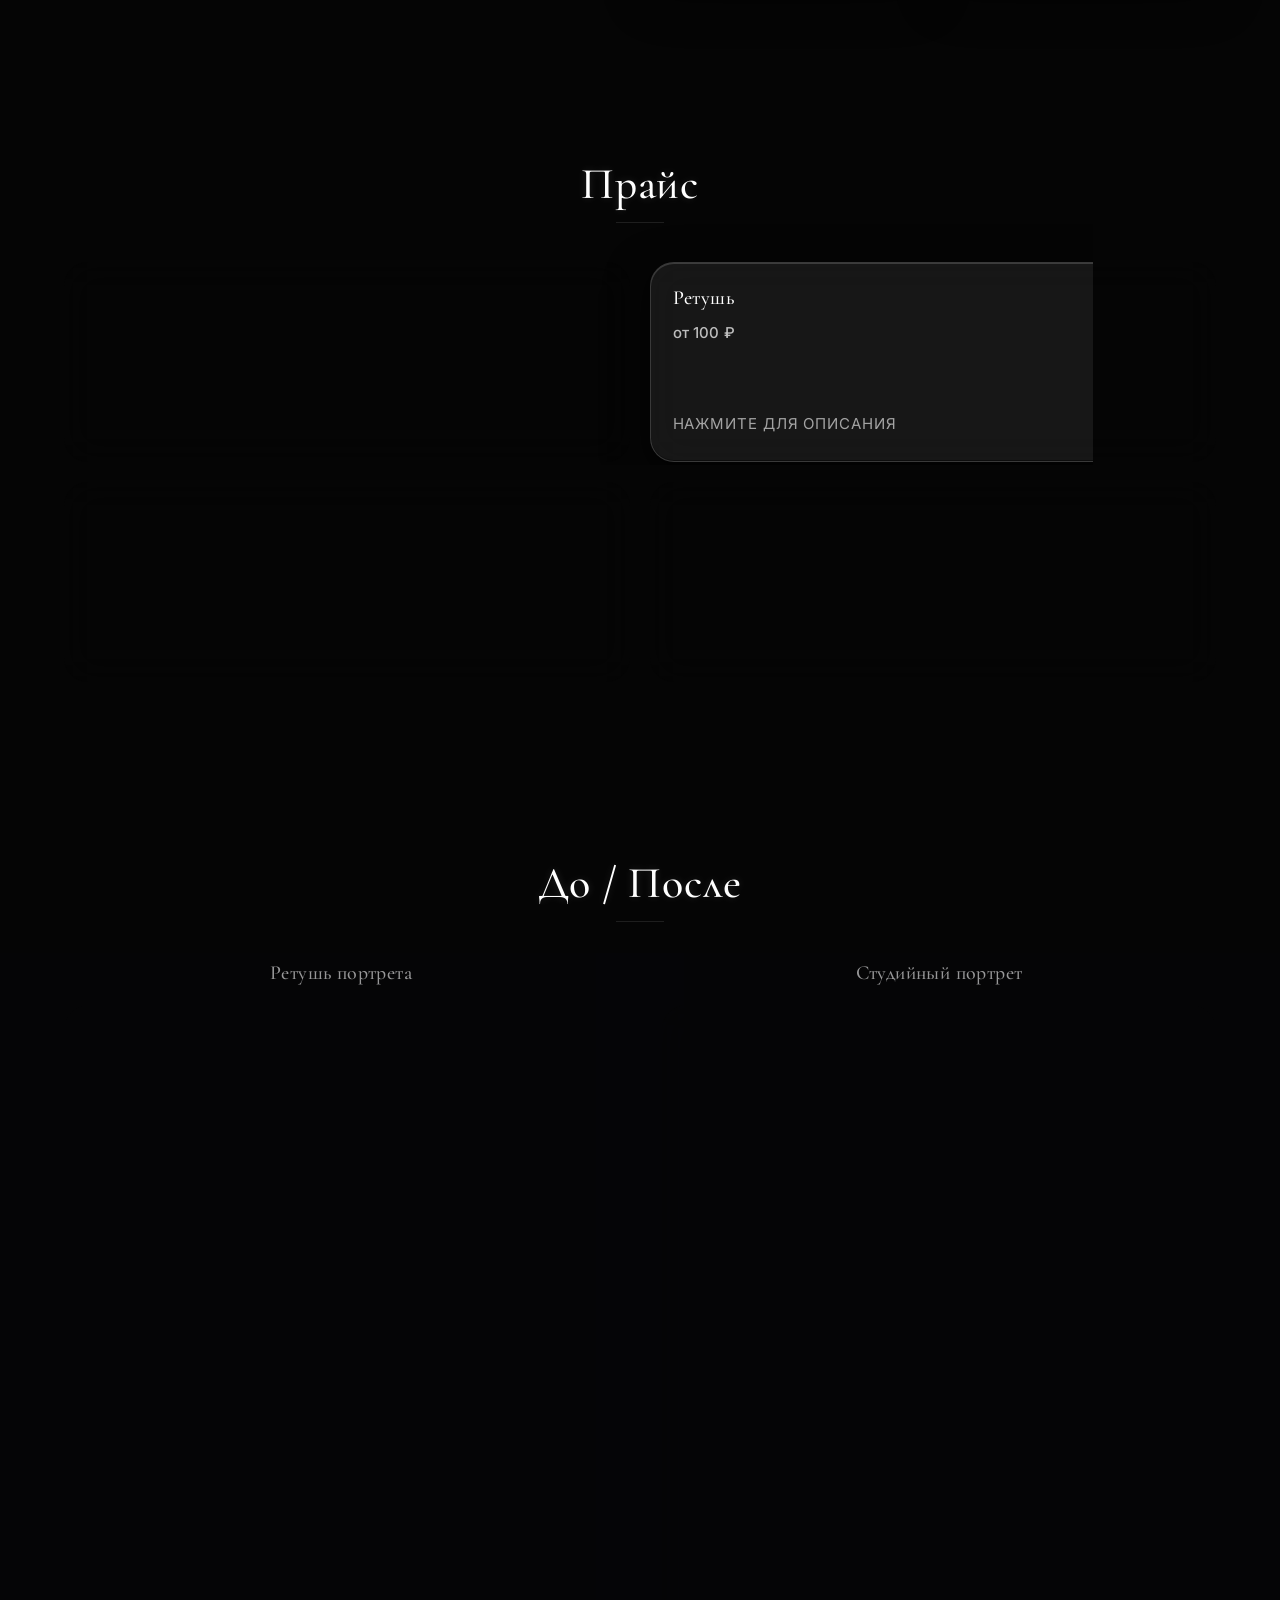
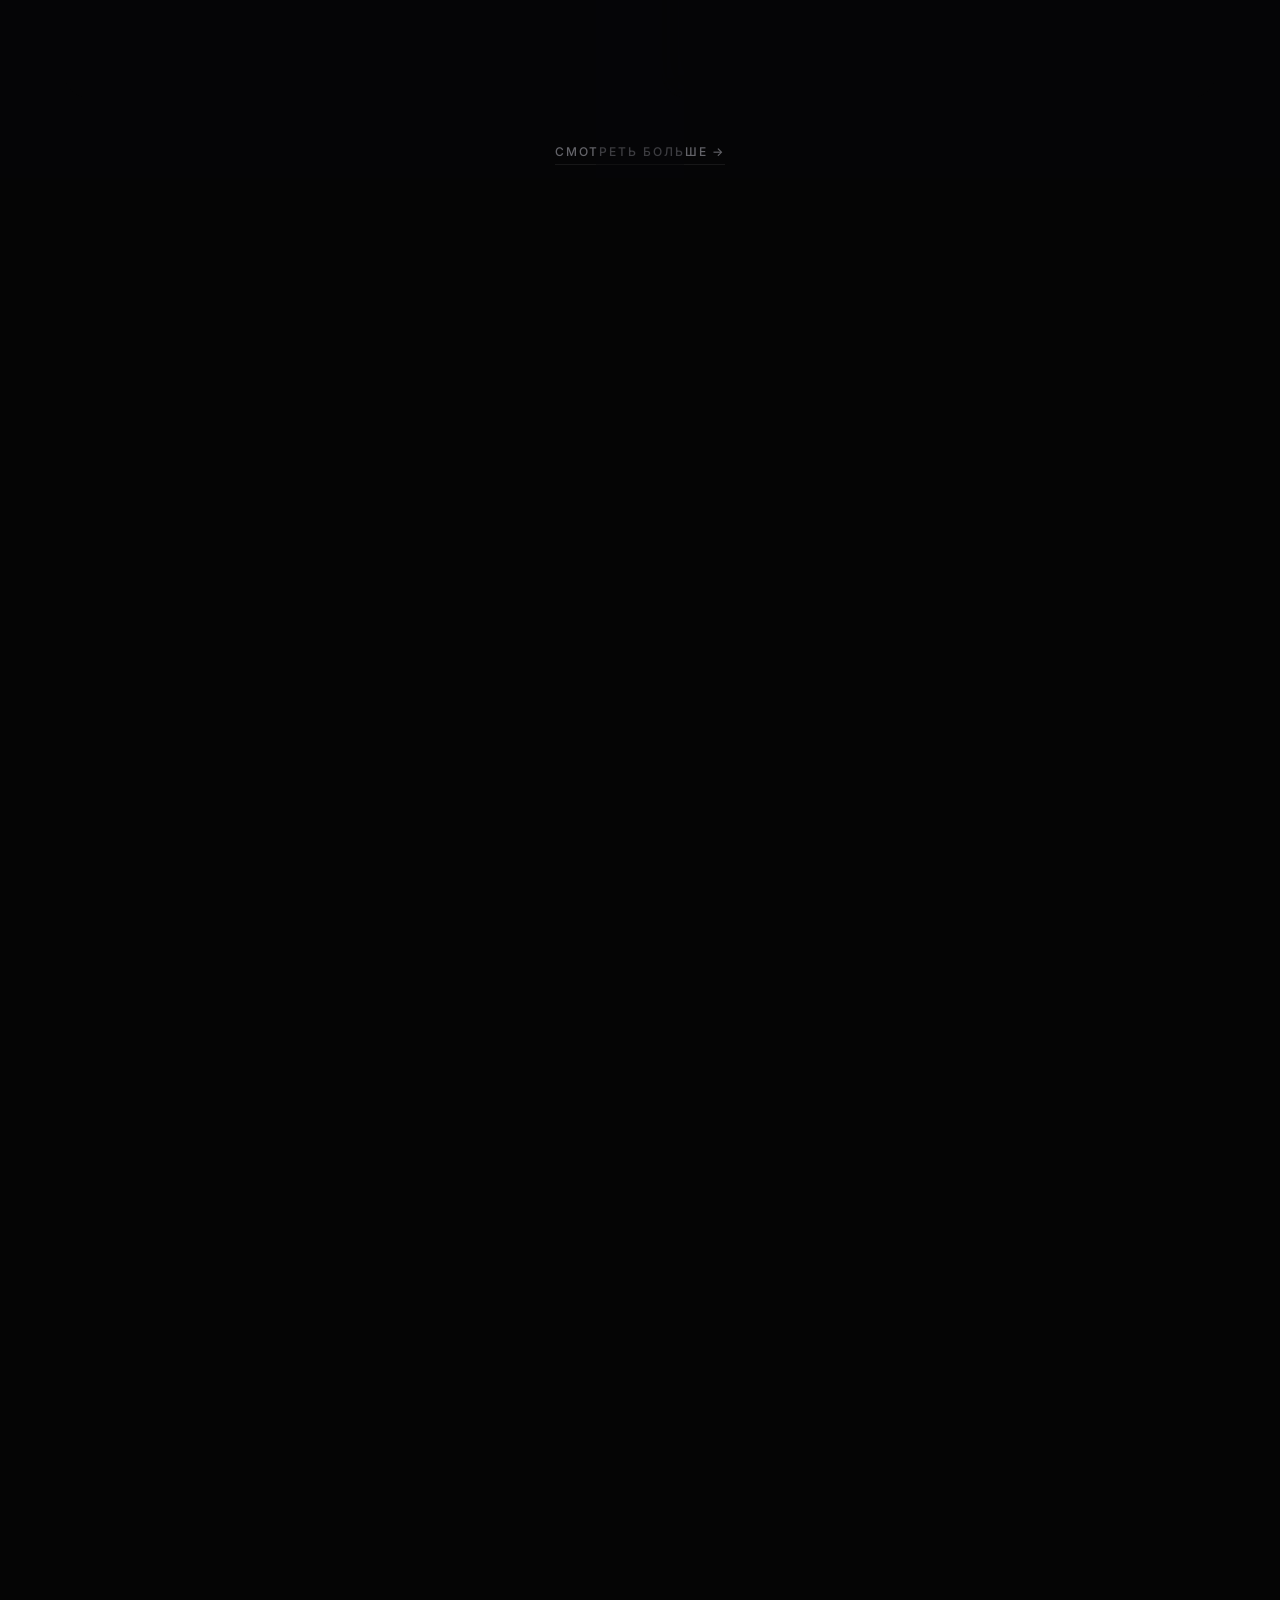
==== commit d10b9f6b: "кнопка яндекс" ====
--- a/index.html
+++ b/index.html
@@ -219,7 +219,15 @@
     <!-- Отзывы -->
     <section id="отзывы" class="testimonials scroll-reveal" data-m-reveal-section aria-labelledby="testimonials-heading">
       <div class="container">
-        <h2 id="testimonials-heading" class="testimonials__heading">Отзывы</h2>
+        <div class="testimonials__header">
+          <h2 id="testimonials-heading" class="testimonials__heading">Отзывы</h2>
+          <a
+            class="button button-outline yandex-review-btn"
+            href="https://yandex.ru/maps/org/fotograf_olga_grachyova/211099037811/reviews/"
+            target="_blank"
+            rel="noopener noreferrer"
+          >Оставить отзыв на Яндекс</a>
+        </div>
         <div
           class="testimonials-slider"
           data-testimonials-slider
--- a/css/style.css
+++ b/css/style.css
@@ -2886,8 +2886,17 @@
   background-color: transparent;
 }
 
+.testimonials__header {
+  display: flex;
+  align-items: center;
+  justify-content: center;
+  flex-wrap: wrap;
+  gap: 0.85rem 1rem;
+  margin: 0 0 var(--section-title-space-below);
+}
+
 .testimonials__heading {
-  margin: 0 0 var(--section-title-space-below);
+  margin: 0;
   text-align: center;
   font-family: var(--font-heading);
   font-size: clamp(2.25rem, 5.5vw + 0.85rem, 3.35rem);
@@ -2895,6 +2904,76 @@
   letter-spacing: 0.02em;
   line-height: 1.12;
   color: var(--color-text);
+}
+
+.yandex-review-btn {
+  position: relative;
+  isolation: isolate;
+  border-radius: 9999px;
+  background: var(--glass-bg);
+  border-color: var(--glass-border-soft);
+  color: rgba(255, 255, 255, 0.96);
+  backdrop-filter: blur(var(--glass-blur)) saturate(1.25);
+  -webkit-backdrop-filter: blur(var(--glass-blur)) saturate(1.25);
+  box-shadow: none;
+  text-transform: none;
+  letter-spacing: 0.02em;
+  font-weight: 600;
+  padding-inline: 1.25rem;
+}
+
+.yandex-review-btn::after {
+  content: "";
+  position: absolute;
+  inset: -1px;
+  border-radius: inherit;
+  opacity: 0;
+  pointer-events: none;
+  transition: opacity var(--hover-ui-duration) var(--hover-ui-ease);
+  box-shadow:
+    0 0 0 1px rgba(255, 255, 255, 0.16),
+    0 10px 46px rgba(255, 255, 255, 0.12);
+}
+
+@media (hover: hover) {
+  .yandex-review-btn:hover {
+    background: rgba(255, 255, 255, 0.07);
+    border-color: rgba(255, 255, 255, 0.26);
+    transform: translateY(-2px);
+    filter: brightness(1.08);
+  }
+
+  .yandex-review-btn:hover::after {
+    opacity: 1;
+  }
+}
+
+@media (hover: none) {
+  .yandex-review-btn:active {
+    background: rgba(255, 255, 255, 0.09);
+    border-color: rgba(255, 255, 255, 0.32);
+    transform: translateY(-2px) scale(1.01);
+    filter: brightness(1.1);
+  }
+
+  .yandex-review-btn:active::after {
+    opacity: 1;
+  }
+}
+
+@media (max-width: 600px) {
+  .testimonials__header {
+    flex-direction: column;
+    align-items: stretch;
+    gap: 0.85rem;
+  }
+
+  .yandex-review-btn {
+    width: 100%;
+    max-width: 520px;
+    margin-inline: auto;
+    padding-inline: 1rem;
+  }
 }
 
 .testimonials-slider {
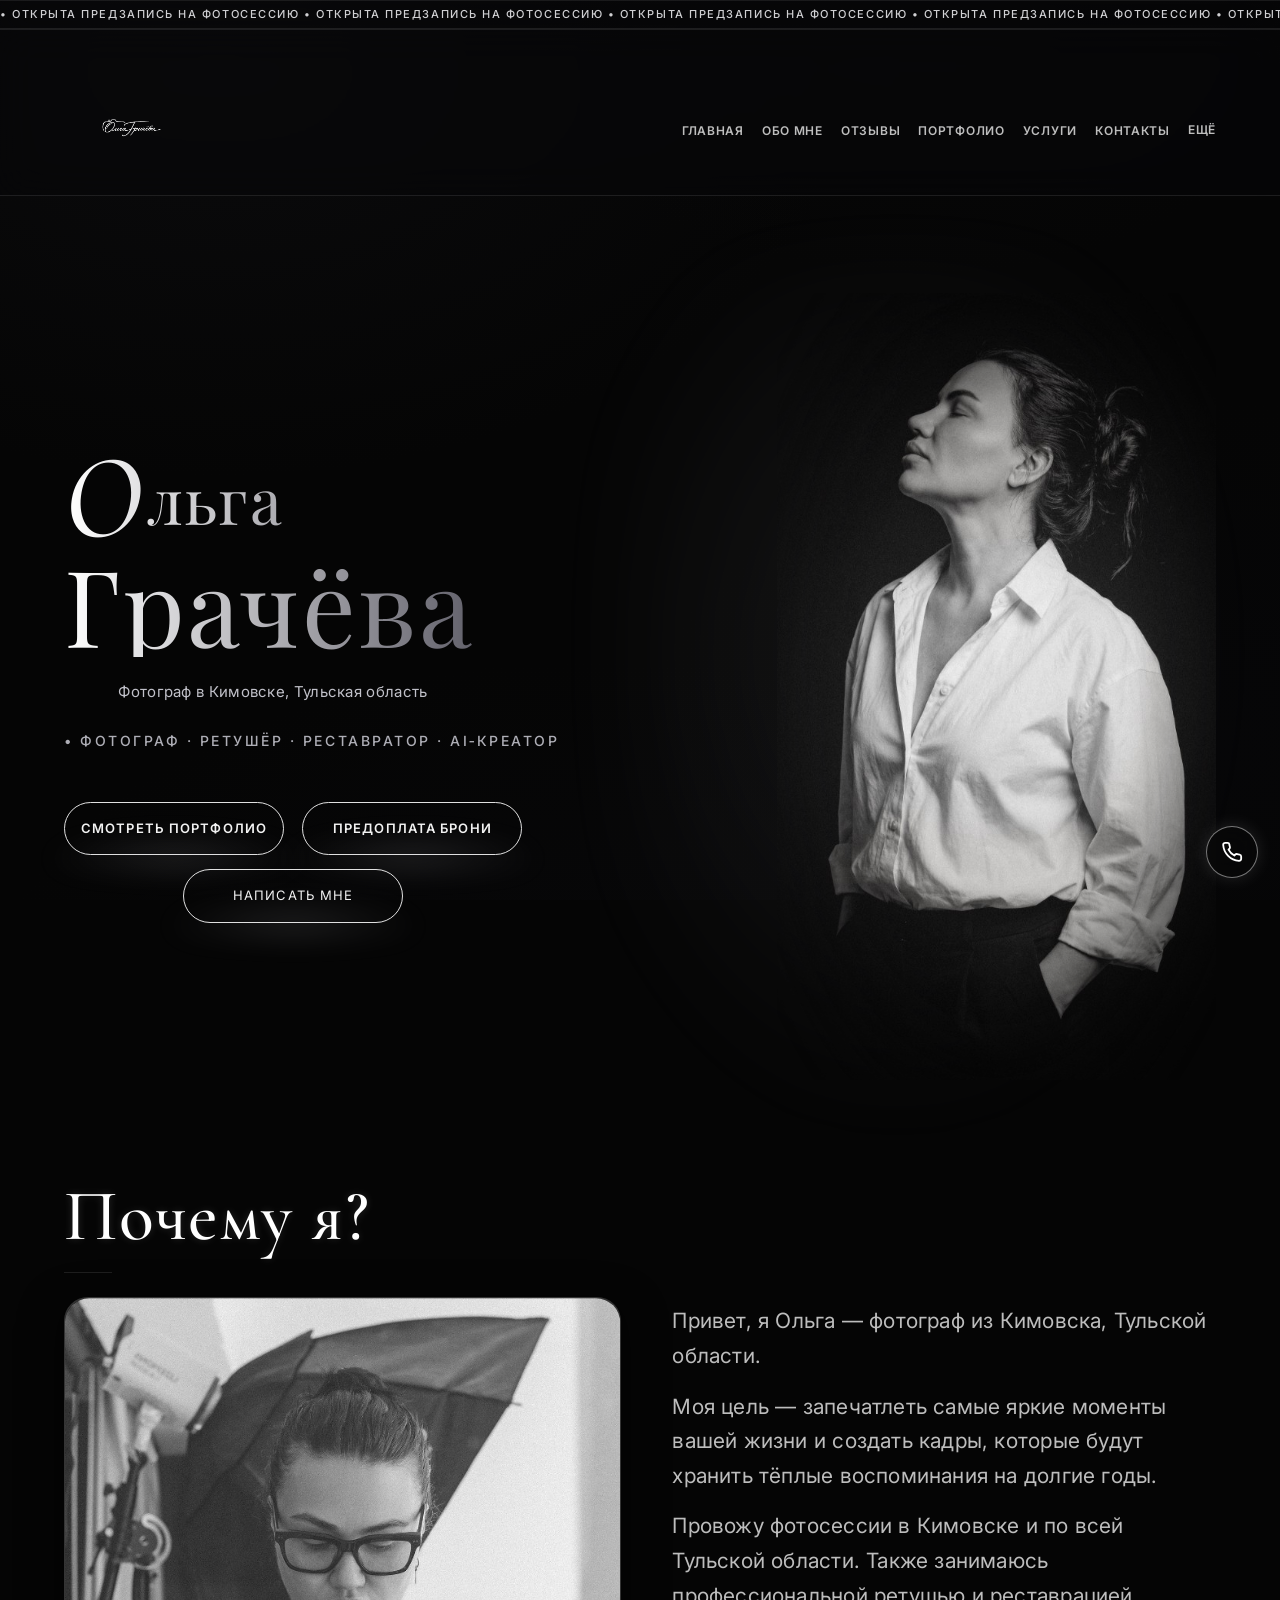
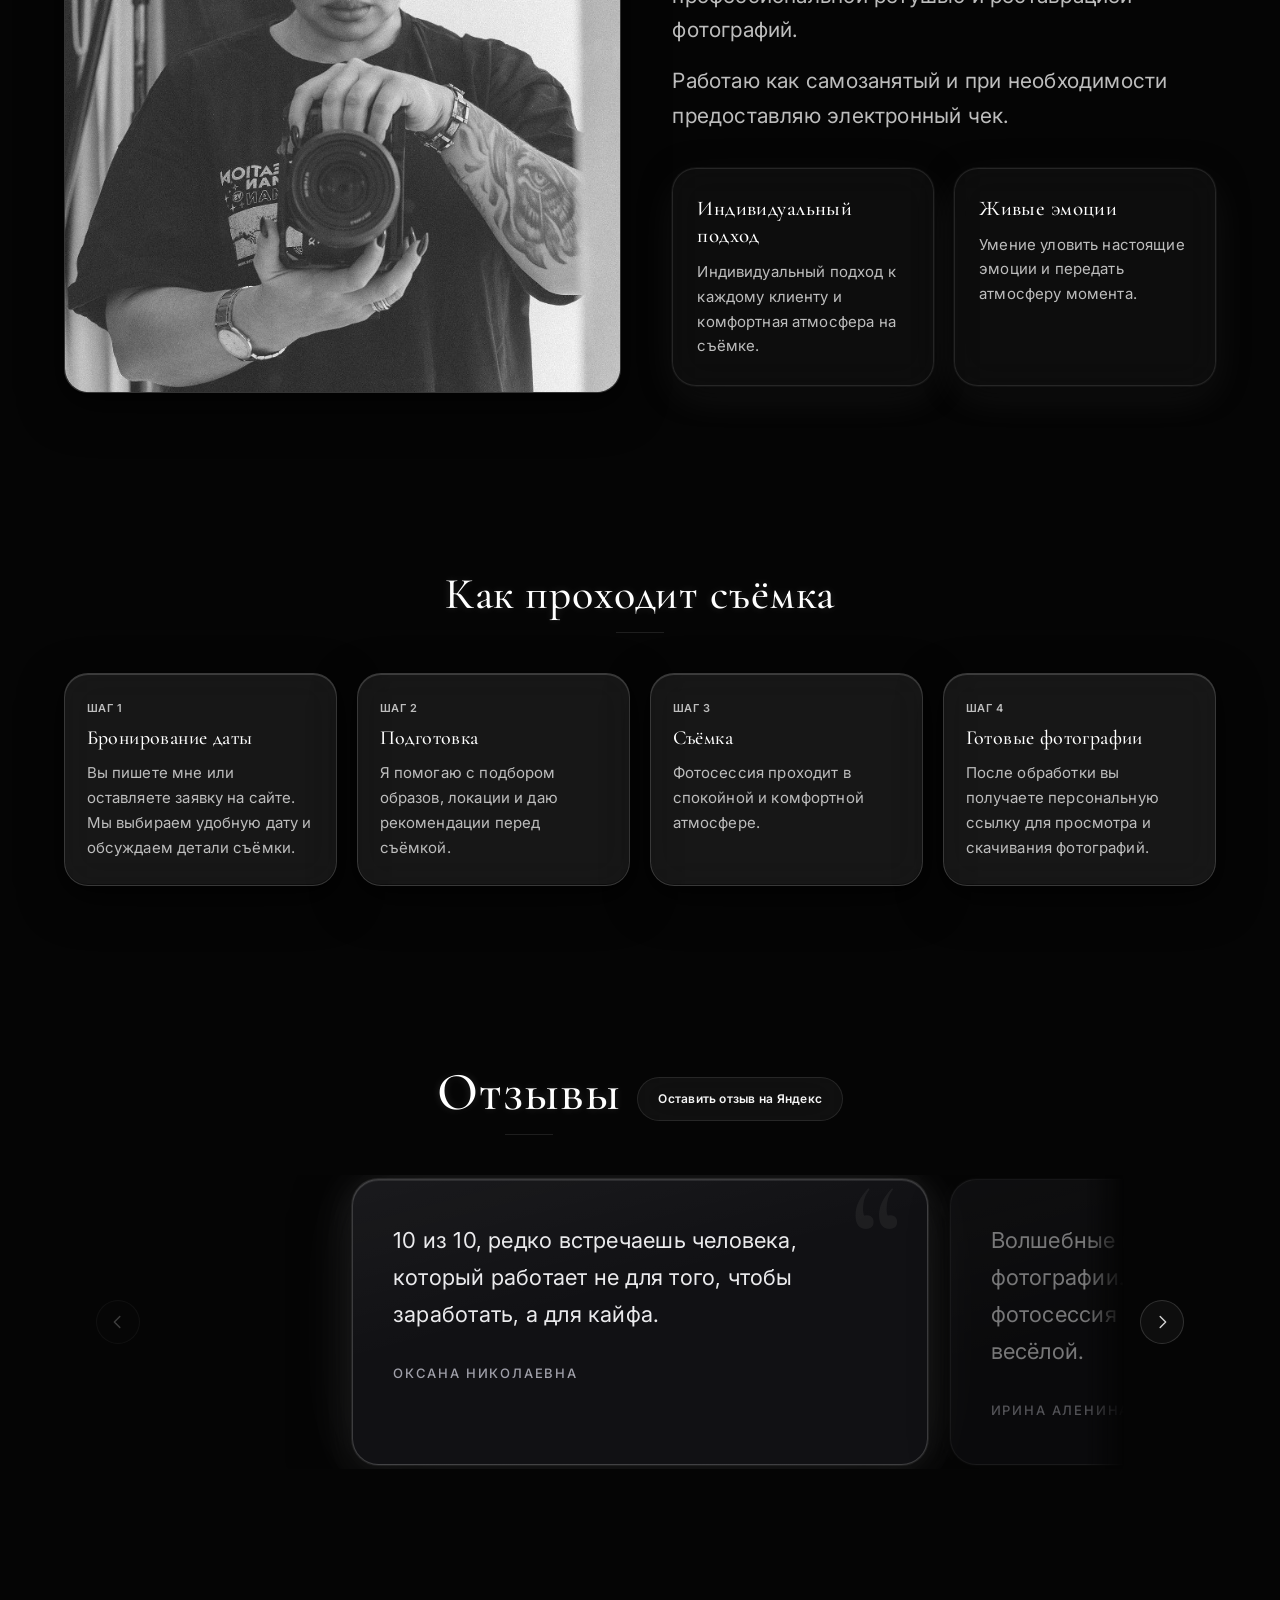
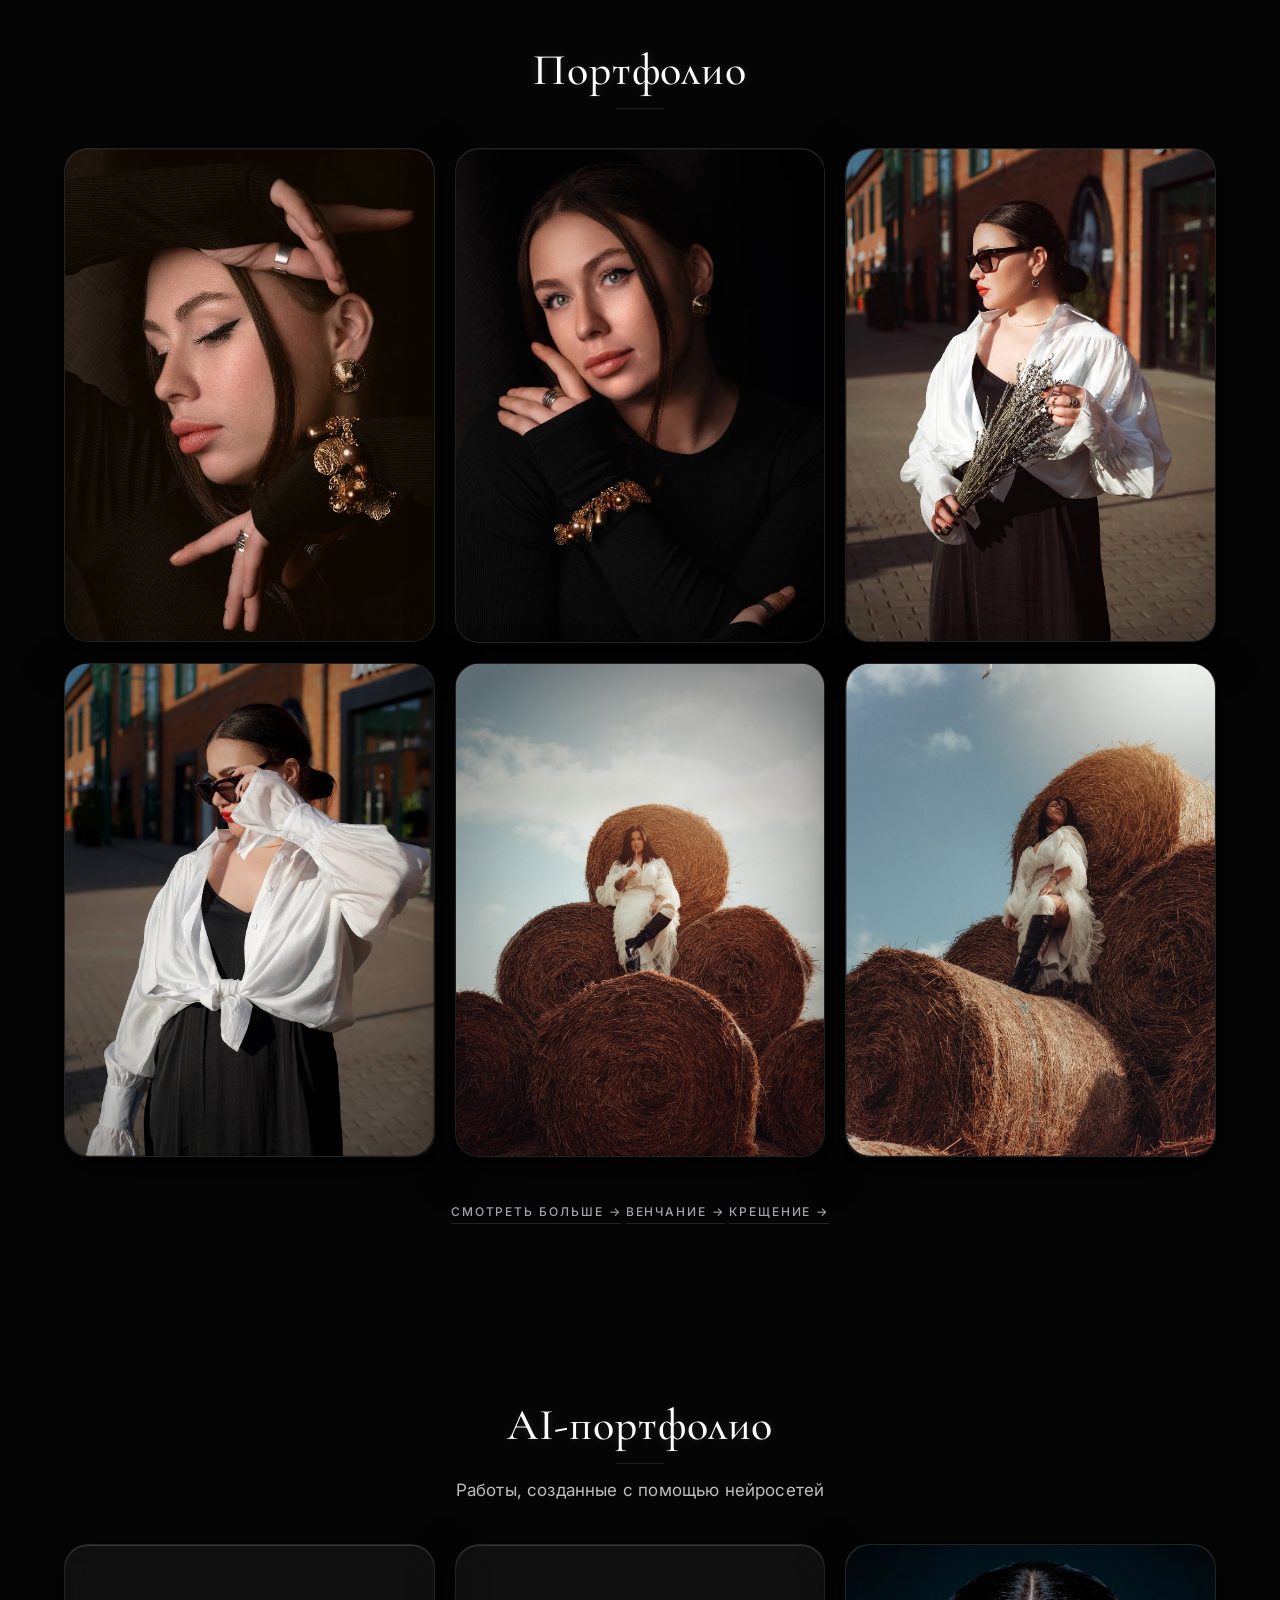
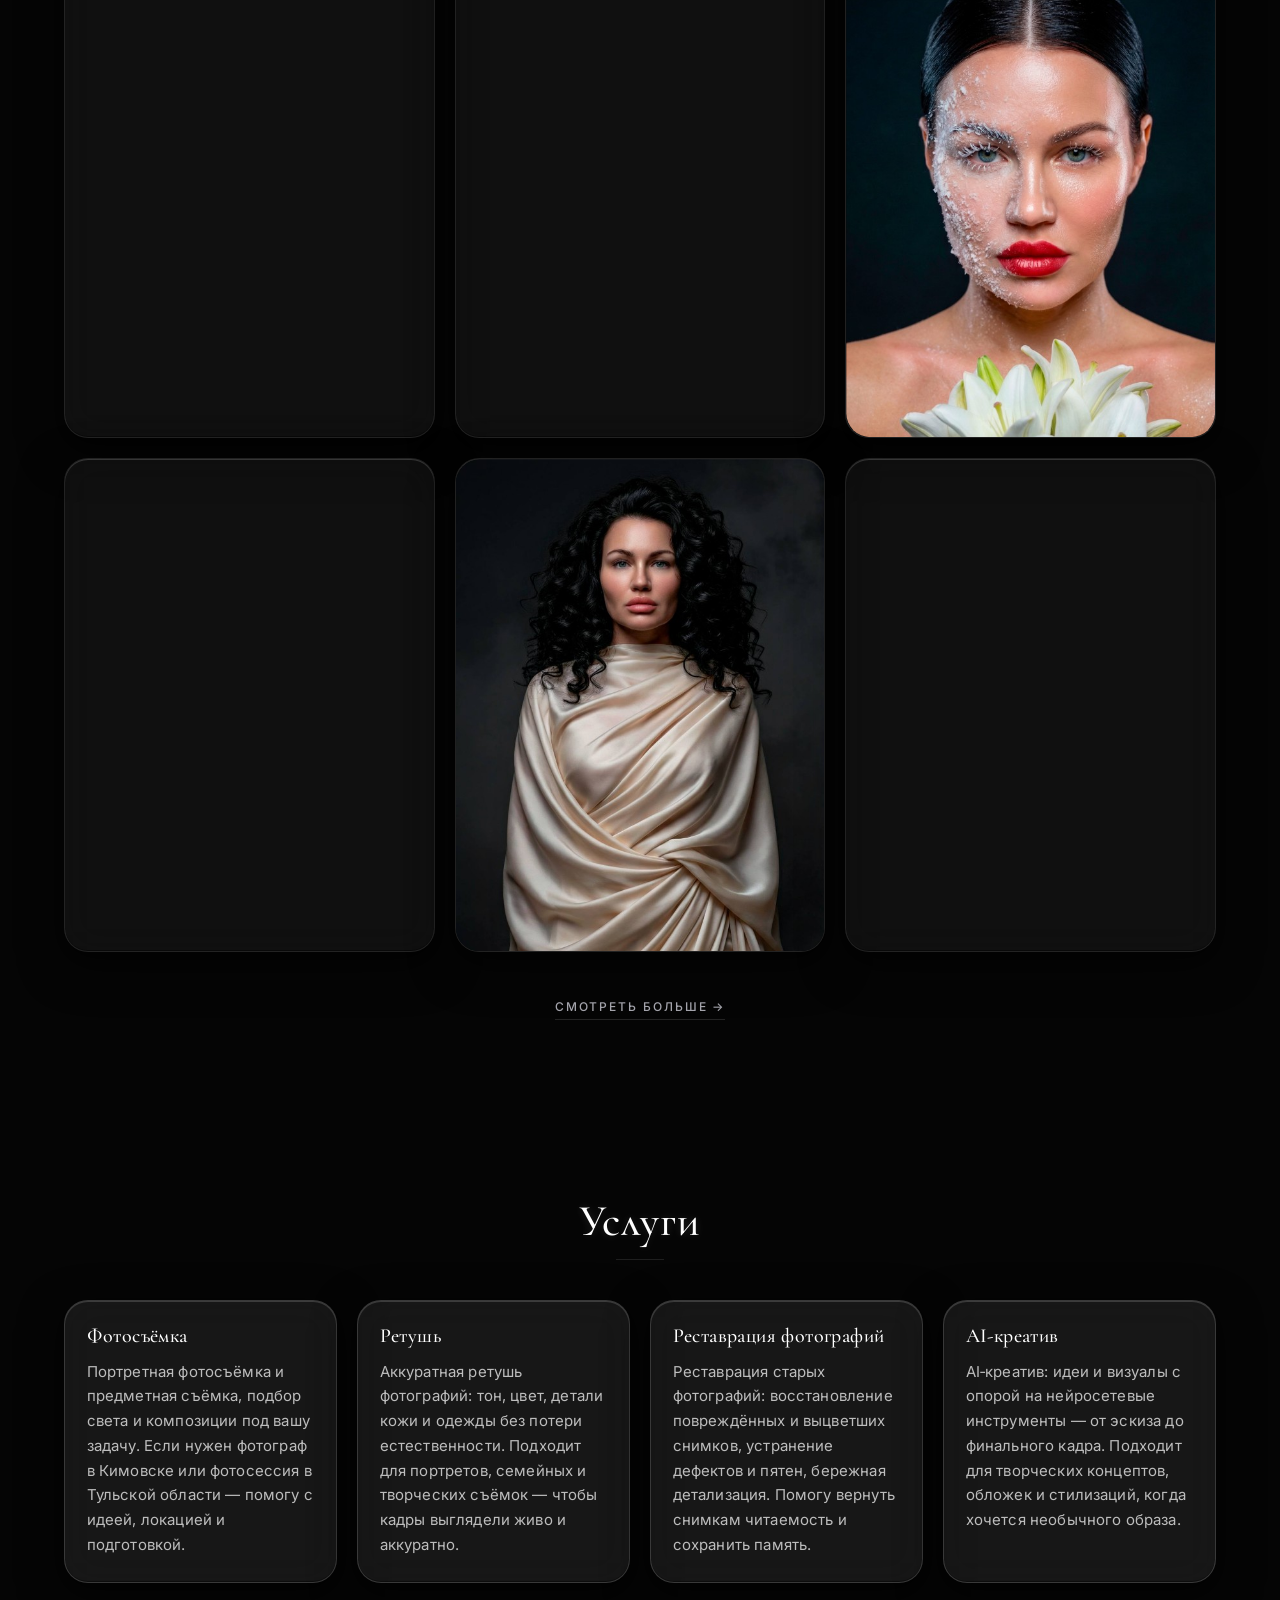
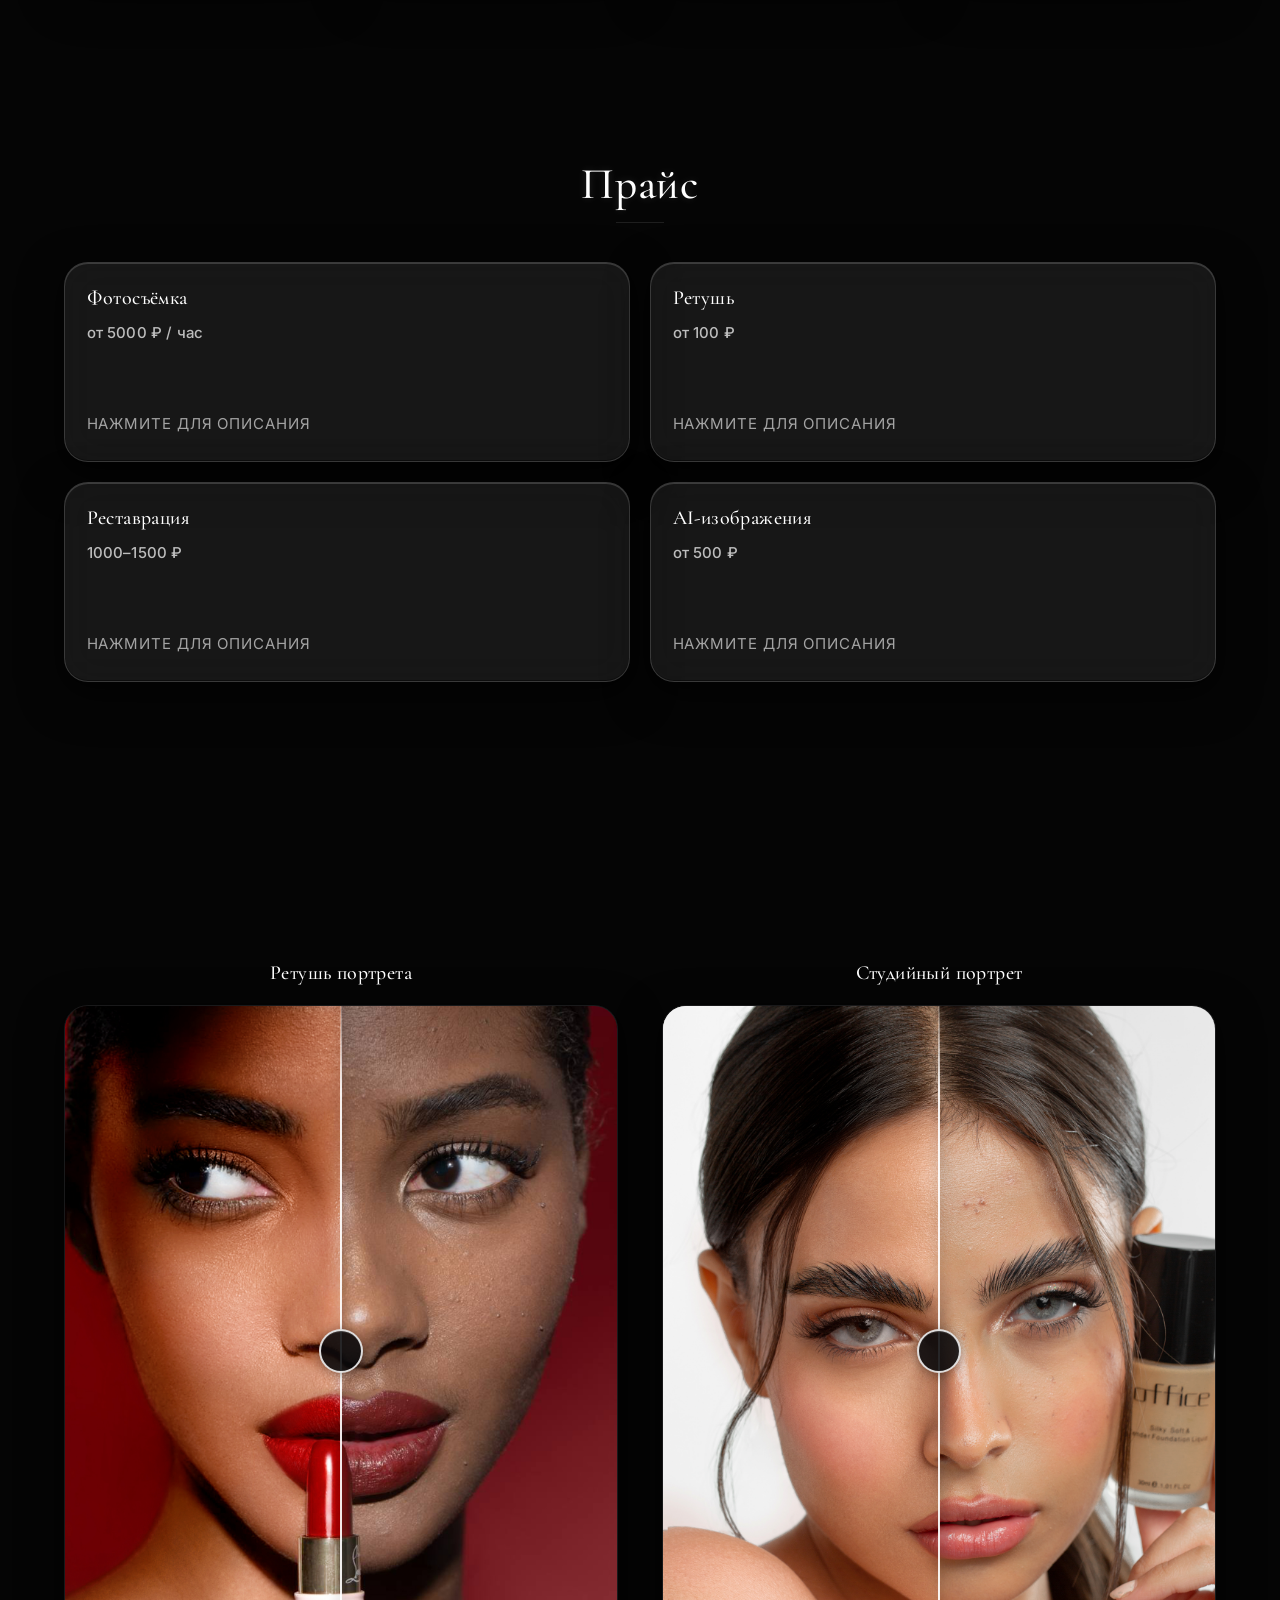
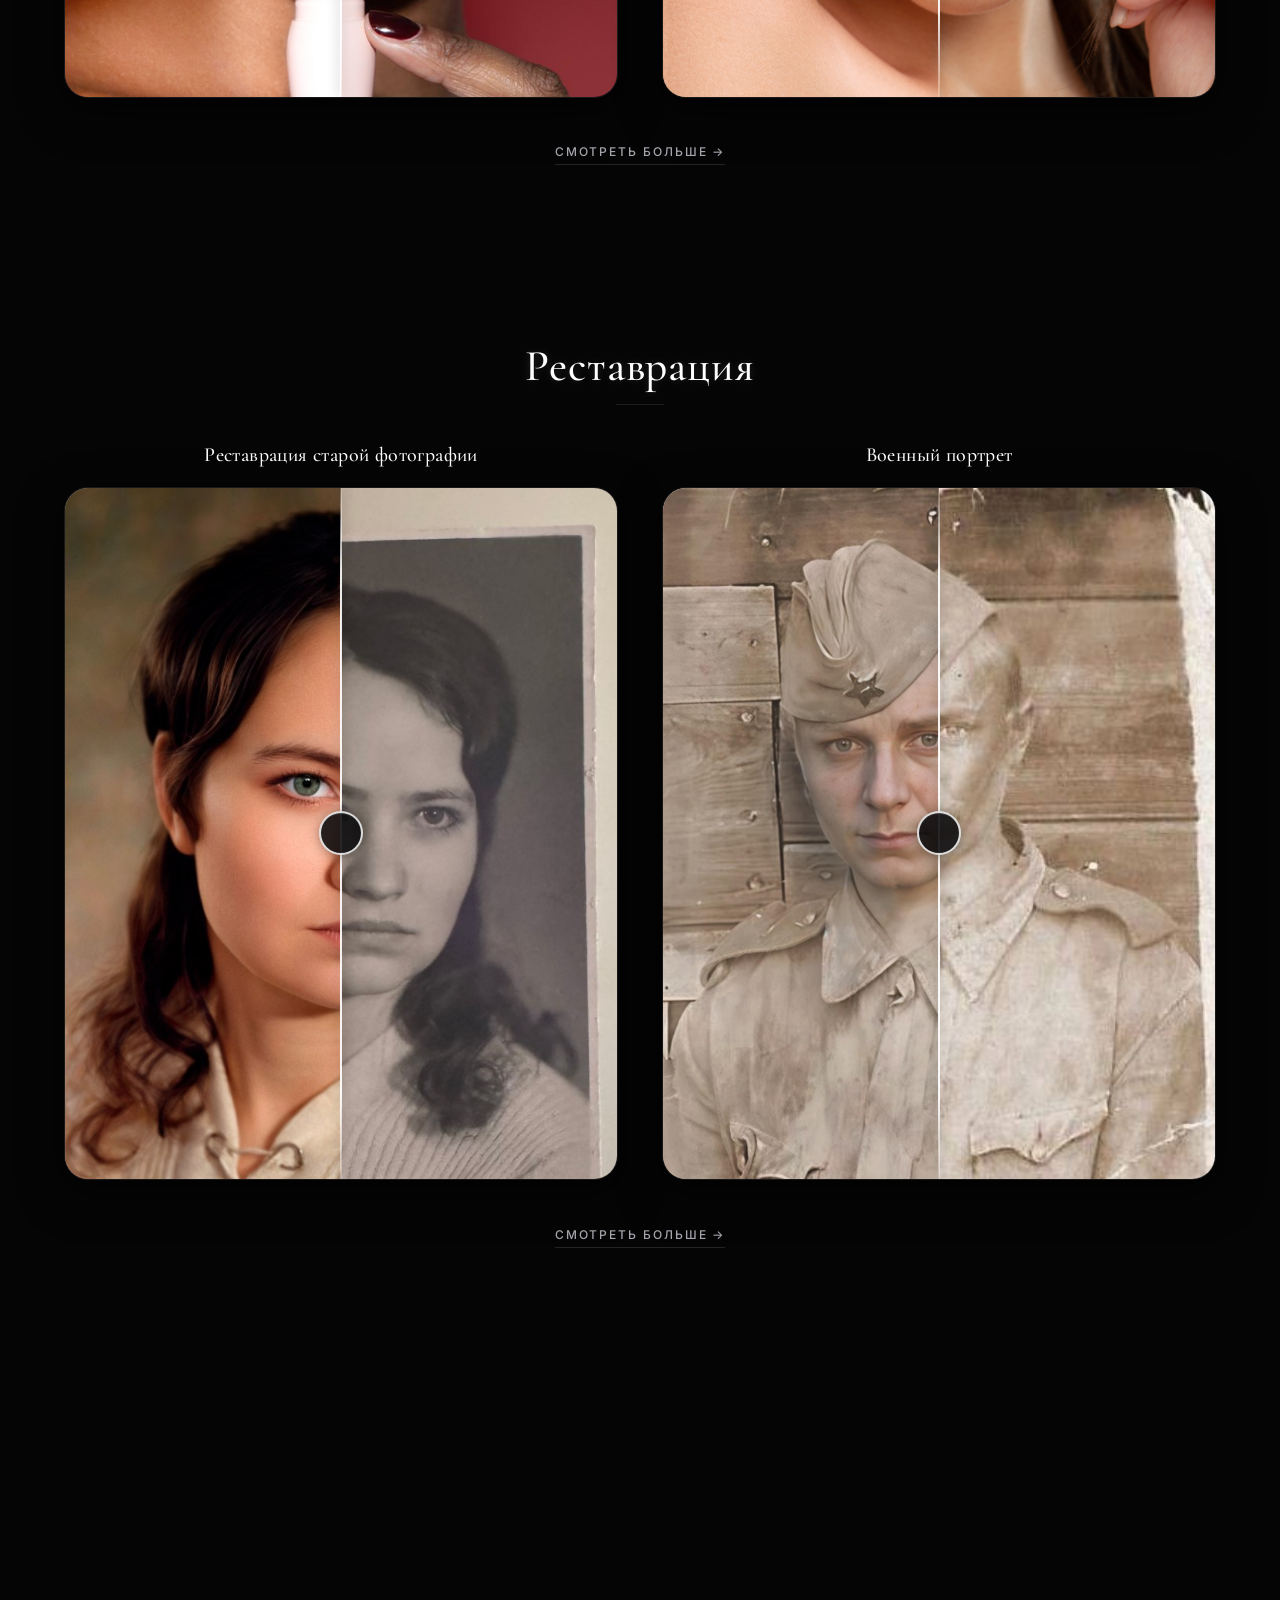
==== commit 3ce37aa5: "замена ии" ====
--- a/index.html
+++ b/index.html
@@ -5,11 +5,11 @@
   <meta name="viewport" content="width=device-width, initial-scale=1.0, viewport-fit=cover">
   <meta name="theme-color" content="#000000">
   <meta name="yandex-verification" content="ccd82fd12c70eb15" />
-  <meta name="description" content="Ольга Грачёва — фотограф, ретушёр, реставратор и ИИ-креатор. Съёмка: Кимовск, Тульская область, Москва. Ретушь и реставрация — онлайн по всей России.">
+  <meta name="description" content="Ольга Грачёва — фотограф, ретушёр, реставратор и AI‑креатор. Съёмка: Кимовск, Тульская область, Москва. Ретушь и реставрация — онлайн по всей России.">
   <meta name="keywords" content="фотограф Кимовск, фотограф Тульская область, фотосессия Кимовск, ретушь фото, реставрация фотографий">
   <title>Фотограф в Кимовске | Ольга Грачёва | фотосессии, крещение, венчание</title>
   <link rel="canonical" href="https://grachevafoto.ru/">
-  <meta property="og:title" content="Ольга Грачёва — фотограф, ретушёр, реставратор, ИИ-креатор">
+  <meta property="og:title" content="Ольга Грачёва — фотограф, ретушёр, реставратор, AI‑креатор">
   <meta property="og:description" content="Кимовск, Тульская область, Москва. Ретушь и реставрация — онлайн по всей России.">
   <meta property="og:image" content="https://grachevafoto.ru/images/preview.jpg">
   <meta property="og:image:width" content="1200">
@@ -23,7 +23,7 @@
     "@type": "Person",
     "name": "Ольга Грачёва",
     "jobTitle": "фотограф",
-    "description": "фотограф, ретушёр, реставратор и ИИ-креатор: портретная фотосъёмка, ретушь и реставрация фотографий",
+    "description": "фотограф, ретушёр, реставратор и AI‑креатор: портретная фотосъёмка, ретушь и реставрация фотографий",
     "url": "https://grachevafoto.ru"
   }
   </script>
@@ -32,7 +32,7 @@
     "@context": "https://schema.org",
     "@type": ["LocalBusiness", "Photographer"],
     "name": "Ольга Грачёва",
-    "description": "фотограф, ретушёр, реставратор и ИИ-креатор: портретная фотосъёмка, ретушь и реставрация фотографий",
+    "description": "фотограф, ретушёр, реставратор и AI‑креатор: портретная фотосъёмка, ретушь и реставрация фотографий",
     "url": "https://grachevafoto.ru",
     "address": {
       "@type": "PostalAddress",
@@ -54,7 +54,7 @@
     "name": "Ольга Грачёва",
     "url": "https://grachevafoto.ru",
     "image": "https://grachevafoto.ru/images/hero.jpg",
-    "description": "Ольга Грачёва — фотограф, ретушёр, реставратор и ИИ-креатор. Съёмка в Кимовске, Тульской области и Москве. Ретушь и реставрация фотографий онлайн по всей России.",
+    "description": "Ольга Грачёва — фотограф, ретушёр, реставратор и AI‑креатор. Съёмка в Кимовске, Тульской области и Москве. Ретушь и реставрация фотографий онлайн по всей России.",
     "areaServed": [
       { "@type": "Place", "name": "Кимовск" },
       { "@type": "Place", "name": "Тульская область" },
@@ -103,12 +103,19 @@
           <li><a href="#обо-мне">Обо мне</a></li>
           <li><a href="#отзывы">Отзывы</a></li>
           <li><a href="#портфолио">Портфолио</a></li>
-          <li><a href="#ии-портфолио">ИИ портфолио</a></li>
           <li><a href="#услуги">Услуги</a></li>
-          <li><a href="#до-после">До / После</a></li>
-          <li><a href="#реставрация">Реставрация</a></li>
           <li><a href="#контакты">Контакты</a></li>
-          <li><a href="client.html">Клиентам</a></li>
+          <li class="main-nav__item--more">
+            <button type="button" class="main-nav__more-btn" aria-haspopup="true">
+              Ещё
+            </button>
+            <ul class="main-nav__dropdown" aria-label="Ещё">
+              <li><a href="#ии-портфолио">AI‑портфолио</a></li>
+              <li><a href="#до-после">До / После</a></li>
+              <li><a href="#реставрация">Реставрация</a></li>
+              <li><a href="client.html">Клиентам</a></li>
+            </ul>
+          </li>
         </ul>
       </nav>
     </div>
@@ -138,7 +145,7 @@
                 <span class="hero-name-line hero-name-line--surname hero-name-gradient-text">Грачёва</span>
               </h1>
               <p class="hero-location">Фотограф в Кимовске, Тульская область</p>
-              <p class="hero-subtitle"><span class="hero-subtitle__lead">• Фотограф · ретушёр · реставратор · </span><span class="hero-subtitle__tail">ИИ-креатор</span></p>
+              <p class="hero-subtitle"><span class="hero-subtitle__lead">• Фотограф · ретушёр · реставратор · </span><span class="hero-subtitle__tail">AI‑креатор</span></p>
               <div class="hero-actions">
                 <a class="button button--hero" href="#портфолио">Смотреть портфолио</a>
                 <a
@@ -326,29 +333,29 @@
       </div>
     </section>
 
-    <!-- ИИ портфолио -->
+    <!-- AI‑портфолио -->
     <section id="ии-портфолио" class="ai-portfolio scroll-reveal" aria-labelledby="ai-portfolio-heading">
       <div class="container">
-        <h2 id="ai-portfolio-heading">ИИ портфолио</h2>
+        <h2 id="ai-portfolio-heading">AI‑портфолио</h2>
         <p class="ai-portfolio-intro">Работы, созданные с помощью нейросетей</p>
         <div class="ai-portfolio-grid">
           <figure class="ai-portfolio-item">
-            <img src="assets/images/ai-portfolio-01.png" alt="ИИ-кадр: женщина в латексе и голова дракона, кинематографичный тёмный свет. Ольга Грачёва" width="576" height="1024" loading="lazy" decoding="async">
+            <img src="assets/images/ai-portfolio-01.png" alt="AI‑кадр: женщина в латексе и голова дракона, кинематографичный тёмный свет. Ольга Грачёва" width="576" height="1024" loading="lazy" decoding="async">
           </figure>
           <figure class="ai-portfolio-item">
-            <img src="assets/images/ai-portfolio-02.png" alt="ИИ-портрет: новогодний образ с ёлкой и шарами на голове. Ольга Грачёва" width="900" height="1200" loading="lazy" decoding="async">
+            <img src="assets/images/ai-portfolio-02.png" alt="AI‑портрет: новогодний образ с ёлкой и шарами на голове. Ольга Грачёва" width="900" height="1200" loading="lazy" decoding="async">
           </figure>
           <figure class="ai-portfolio-item">
-            <img src="assets/images/ai-portfolio-03.png" alt="ИИ-портрет: контрастный макияж со снегом и лилии на чёрном фоне. Ольга Грачёва" width="571" height="1024" loading="lazy" decoding="async">
+            <img src="assets/images/ai-portfolio-03.png" alt="AI‑портрет: контрастный макияж со снегом и лилии на чёрном фоне. Ольга Грачёва" width="571" height="1024" loading="lazy" decoding="async">
           </figure>
           <figure class="ai-portfolio-item">
-            <img src="assets/images/ai-portfolio-04.png" alt="ИИ-портрет: Медуза со змеями в волосах, драматичный свет. Ольга Грачёва" width="576" height="1024" loading="lazy" decoding="async">
+            <img src="assets/images/ai-portfolio-04.png" alt="AI‑портрет: Медуза со змеями в волосах, драматичный свет. Ольга Грачёва" width="576" height="1024" loading="lazy" decoding="async">
           </figure>
           <figure class="ai-portfolio-item">
-            <img src="assets/images/ai-portfolio-05.png" alt="ИИ-портрет: кудри и драпировка из атласа, дым на фоне. Ольга Грачёва" width="900" height="1200" loading="lazy" decoding="async">
+            <img src="assets/images/ai-portfolio-05.png" alt="AI‑портрет: кудри и драпировка из атласа, дым на фоне. Ольга Грачёва" width="900" height="1200" loading="lazy" decoding="async">
           </figure>
           <figure class="ai-portfolio-item">
-            <img src="assets/images/ai-portfolio-06.png" alt="ИИ-портрет: шахматная фигура, кожа и золотые акценты. Ольга Грачёва" width="900" height="1200" loading="lazy" decoding="async">
+            <img src="assets/images/ai-portfolio-06.png" alt="AI‑портрет: шахматная фигура, кожа и золотые акценты. Ольга Грачёва" width="900" height="1200" loading="lazy" decoding="async">
           </figure>
         </div>
         <p class="section-more-wrap">
@@ -375,8 +382,8 @@
             <p>Реставрация старых фотографий: восстановление повреждённых и выцветших снимков, устранение дефектов и пятен, бережная детализация. Помогу вернуть снимкам читаемость и сохранить память.</p>
           </article>
           <article class="service-card">
-            <h3>ИИ-креатив</h3>
-            <p>ИИ-креатив: идеи и визуалы с опорой на нейросетевые инструменты — от эскиза до финального кадра. Подходит для творческих концептов, обложек и стилизаций, когда хочется необычного образа.</p>
+            <h3>AI‑креатив</h3>
+            <p>AI‑креатив: идеи и визуалы с опорой на нейросетевые инструменты — от эскиза до финального кадра. Подходит для творческих концептов, обложек и стилизаций, когда хочется необычного образа.</p>
           </article>
         </div>
       </div>
@@ -766,7 +773,7 @@
       </p>
       <div class="footer-tagline footer-byline">
         <p class="footer-byline__row footer-byline__row--name">Ольга Грачёва</p>
-        <p class="footer-byline__row footer-byline__row--main">фотограф, ретушёр, реставратор и ИИ-креатор</p>
+        <p class="footer-byline__row footer-byline__row--main">фотограф, ретушёр, реставратор и AI‑креатор</p>
         <p class="footer-byline__row footer-byline__row--place">Кимовск, Тульская область</p>
       </div>
       <p class="footer-self-employed">Самозанятый · Электронный чек предоставляется</p>
--- a/css/style.css
+++ b/css/style.css
@@ -708,6 +708,106 @@
   box-shadow: 0 0 16px rgba(255, 255, 255, 0.55);
 }
 
+/* Desktop: пункт «Ещё» + выпадающее меню (glassmorphism) */
+.main-nav__item--more {
+  position: relative;
+}
+
+.main-nav__more-btn {
+  appearance: none;
+  -webkit-appearance: none;
+  border: none;
+  background: transparent;
+  font-family: var(--font-ui);
+  font-size: var(--font-size-caption);
+  font-weight: 600;
+  letter-spacing: var(--letter-ui);
+  text-transform: uppercase;
+  color: var(--color-text-muted);
+  position: relative;
+  padding: 0.35rem 0;
+  cursor: default;
+  transition:
+    color var(--hover-ui-duration) var(--hover-ui-ease),
+    text-shadow var(--hover-ui-duration) var(--hover-ui-ease);
+}
+
+.main-nav__more-btn::after {
+  content: "";
+  position: absolute;
+  left: 0;
+  bottom: 0;
+  width: 100%;
+  height: 1px;
+  background-color: var(--color-text);
+  transform: scaleX(0);
+  transform-origin: left;
+  transition:
+    transform var(--hover-ui-duration) var(--hover-ui-ease),
+    box-shadow var(--hover-ui-duration) var(--hover-ui-ease);
+}
+
+.main-nav__item--more:hover .main-nav__more-btn,
+.main-nav__item--more:focus-within .main-nav__more-btn {
+  color: #ffffff;
+  text-shadow: 0 0 22px rgba(255, 255, 255, 0.42);
+}
+
+.main-nav__item--more:hover .main-nav__more-btn::after,
+.main-nav__item--more:focus-within .main-nav__more-btn::after {
+  transform: scaleX(1);
+  box-shadow: 0 0 16px rgba(255, 255, 255, 0.55);
+}
+
+.main-nav__dropdown {
+  position: absolute;
+  top: calc(100% + 0.65rem);
+  right: -0.2rem;
+  z-index: 220;
+  min-width: 14.25rem;
+  padding: 0.55rem;
+  margin: 0;
+  list-style: none;
+  border-radius: 0.95rem;
+  background-color: rgba(7, 7, 10, 0.62);
+  border: 1px solid var(--glass-border-soft);
+  backdrop-filter: blur(18px) saturate(1.18);
+  -webkit-backdrop-filter: blur(18px) saturate(1.18);
+  box-shadow: 0 14px 44px rgba(0, 0, 0, 0.6), 0 6px 18px rgba(0, 0, 0, 0.45),
+    inset 0 1px 0 rgba(255, 255, 255, 0.08);
+  opacity: 0;
+  transform: translate3d(0, -6px, 0);
+  pointer-events: none;
+  transition:
+    opacity 0.22s ease,
+    transform 0.22s ease;
+}
+
+.main-nav__dropdown li {
+  border: none;
+}
+
+.main-nav__dropdown a {
+  display: block;
+  padding: 0.6rem 0.85rem;
+  border-radius: 0.65rem;
+}
+
+.main-nav__dropdown a::after {
+  display: none;
+}
+
+.main-nav__dropdown a:hover {
+  background-color: rgba(255, 255, 255, 0.06);
+}
+
+.main-nav__item--more:hover > .main-nav__dropdown,
+.main-nav__item--more:focus-within > .main-nav__dropdown {
+  opacity: 1;
+  transform: translate3d(0, 0, 0);
+  pointer-events: auto;
+}
+
 @media (max-width: 768px) {
   header {
     padding-left: 20px;
@@ -810,6 +910,48 @@
 
   .main-nav a::after {
     display: none;
+  }
+
+  /* Mobile: пункты из «Ещё» должны остаться в списке (burger-menu), без dropdown-оформления */
+  .main-nav__item--more {
+    position: static;
+  }
+
+  .main-nav__more-btn {
+    display: none;
+  }
+
+  .main-nav__dropdown {
+    position: static;
+    top: auto;
+    right: auto;
+    z-index: auto;
+    min-width: 0;
+    padding: 0;
+    border: none;
+    border-radius: 0;
+    background: transparent;
+    backdrop-filter: none;
+    -webkit-backdrop-filter: none;
+    box-shadow: none;
+    opacity: 1;
+    transform: none;
+    pointer-events: auto;
+    transition: none;
+  }
+
+  .main-nav__dropdown li {
+    border-top: 1px solid var(--glass-border-soft);
+  }
+
+  .main-nav__dropdown a {
+    padding: 0.9rem 0;
+    font-size: 0.8rem;
+    border-radius: 0;
+  }
+
+  .main-nav__dropdown a:hover {
+    background: transparent;
   }
 }
 
@@ -4907,7 +5049,7 @@
 }
 
 /* Подпись hero на мобильной: блок по центру экрана, внутри — выравнивание по колонкам,
-   чтобы «ИИ-креатор» начинался под точкой после «Фотограф» (левый край 2-й колонки) */
+   чтобы «AI‑креатор» начинался под точкой после «Фотограф» (левый край 2-й колонки) */
 @media (max-width: 1023px) {
   .hero-kicker__mobile-grid {
     text-align: left;
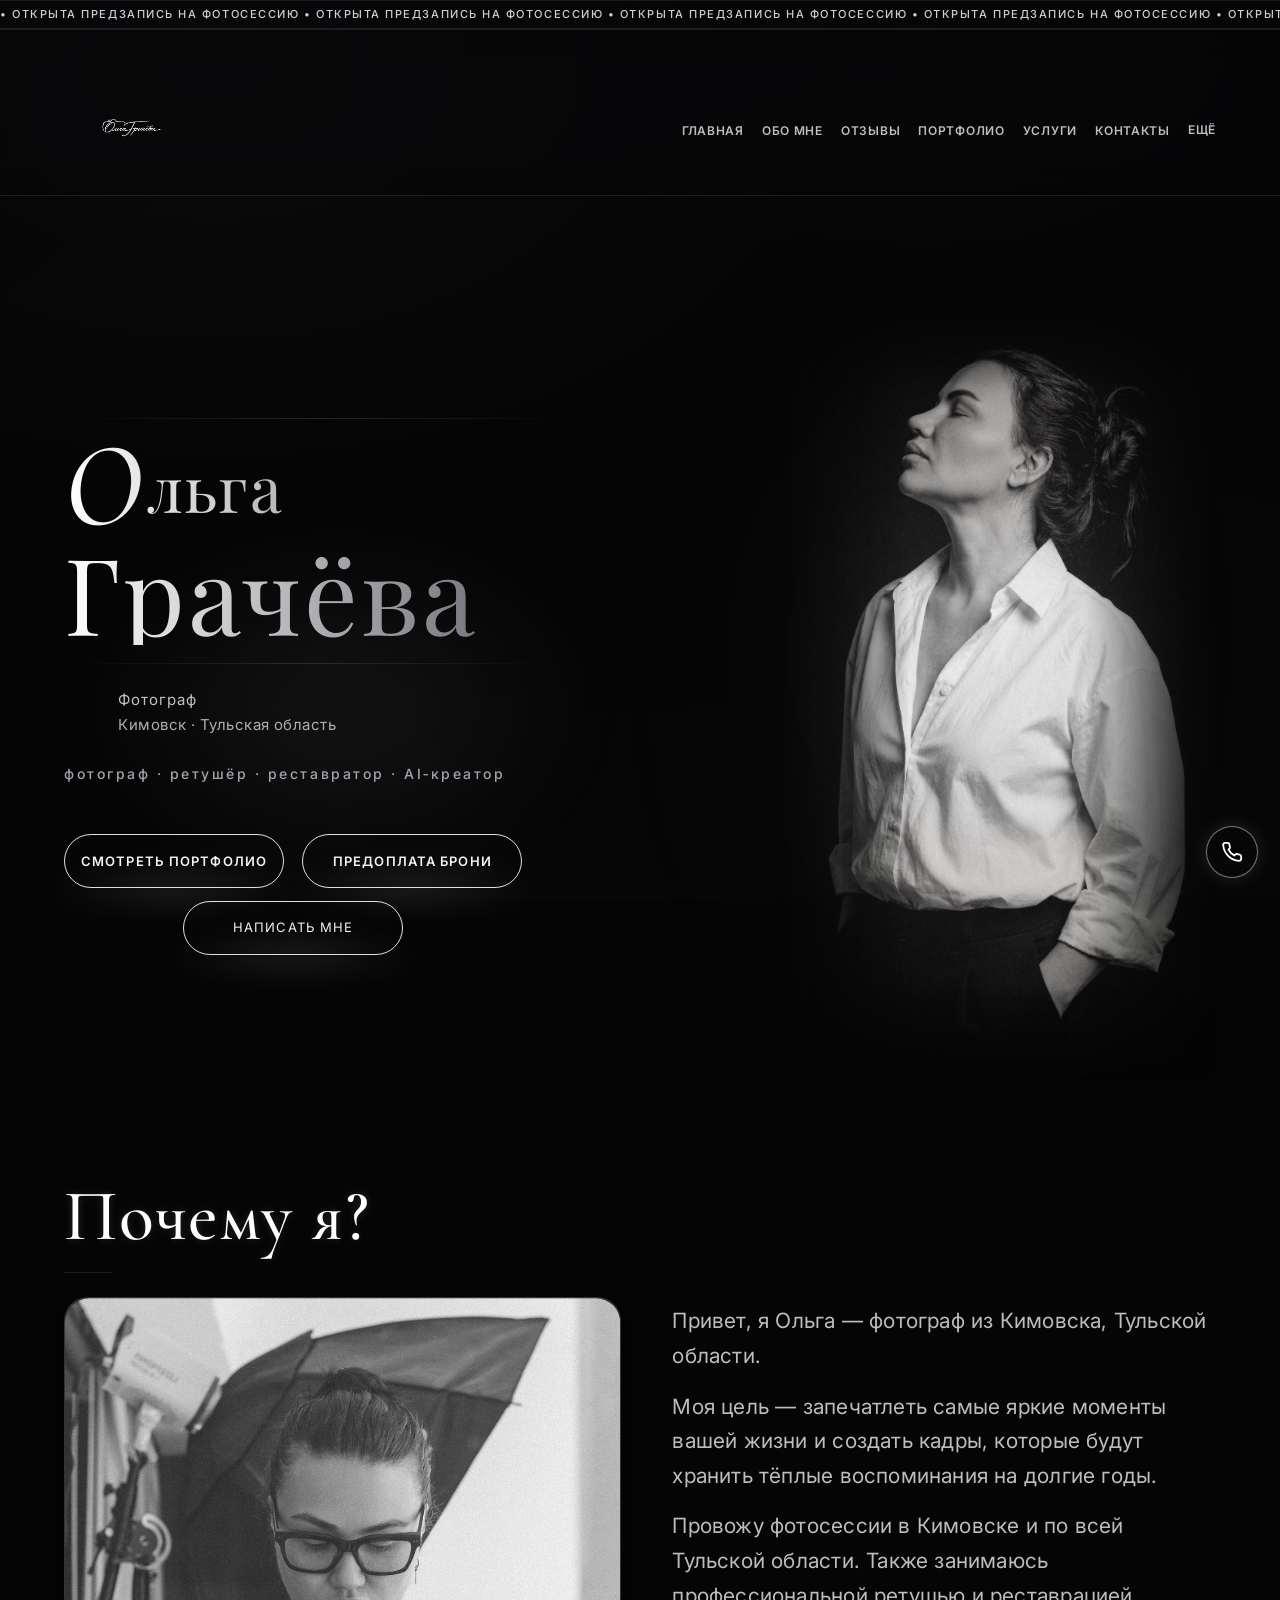
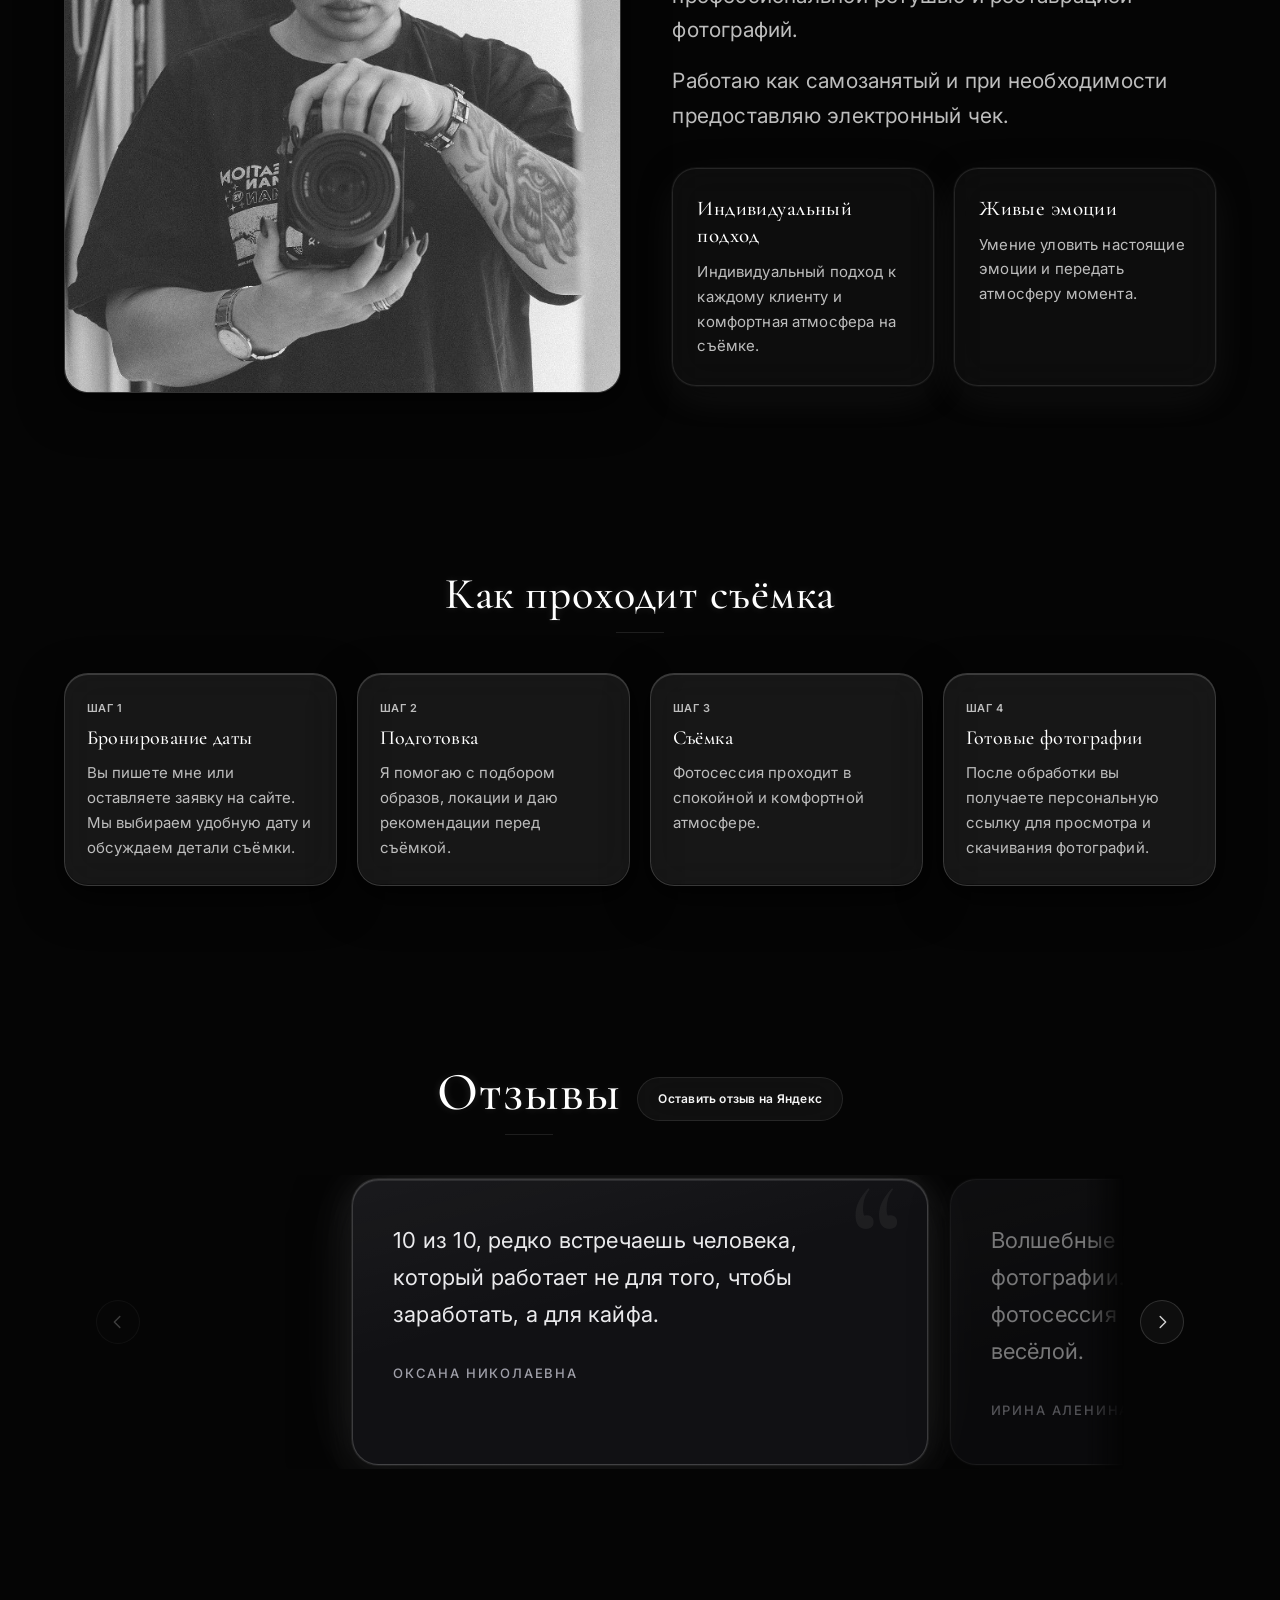
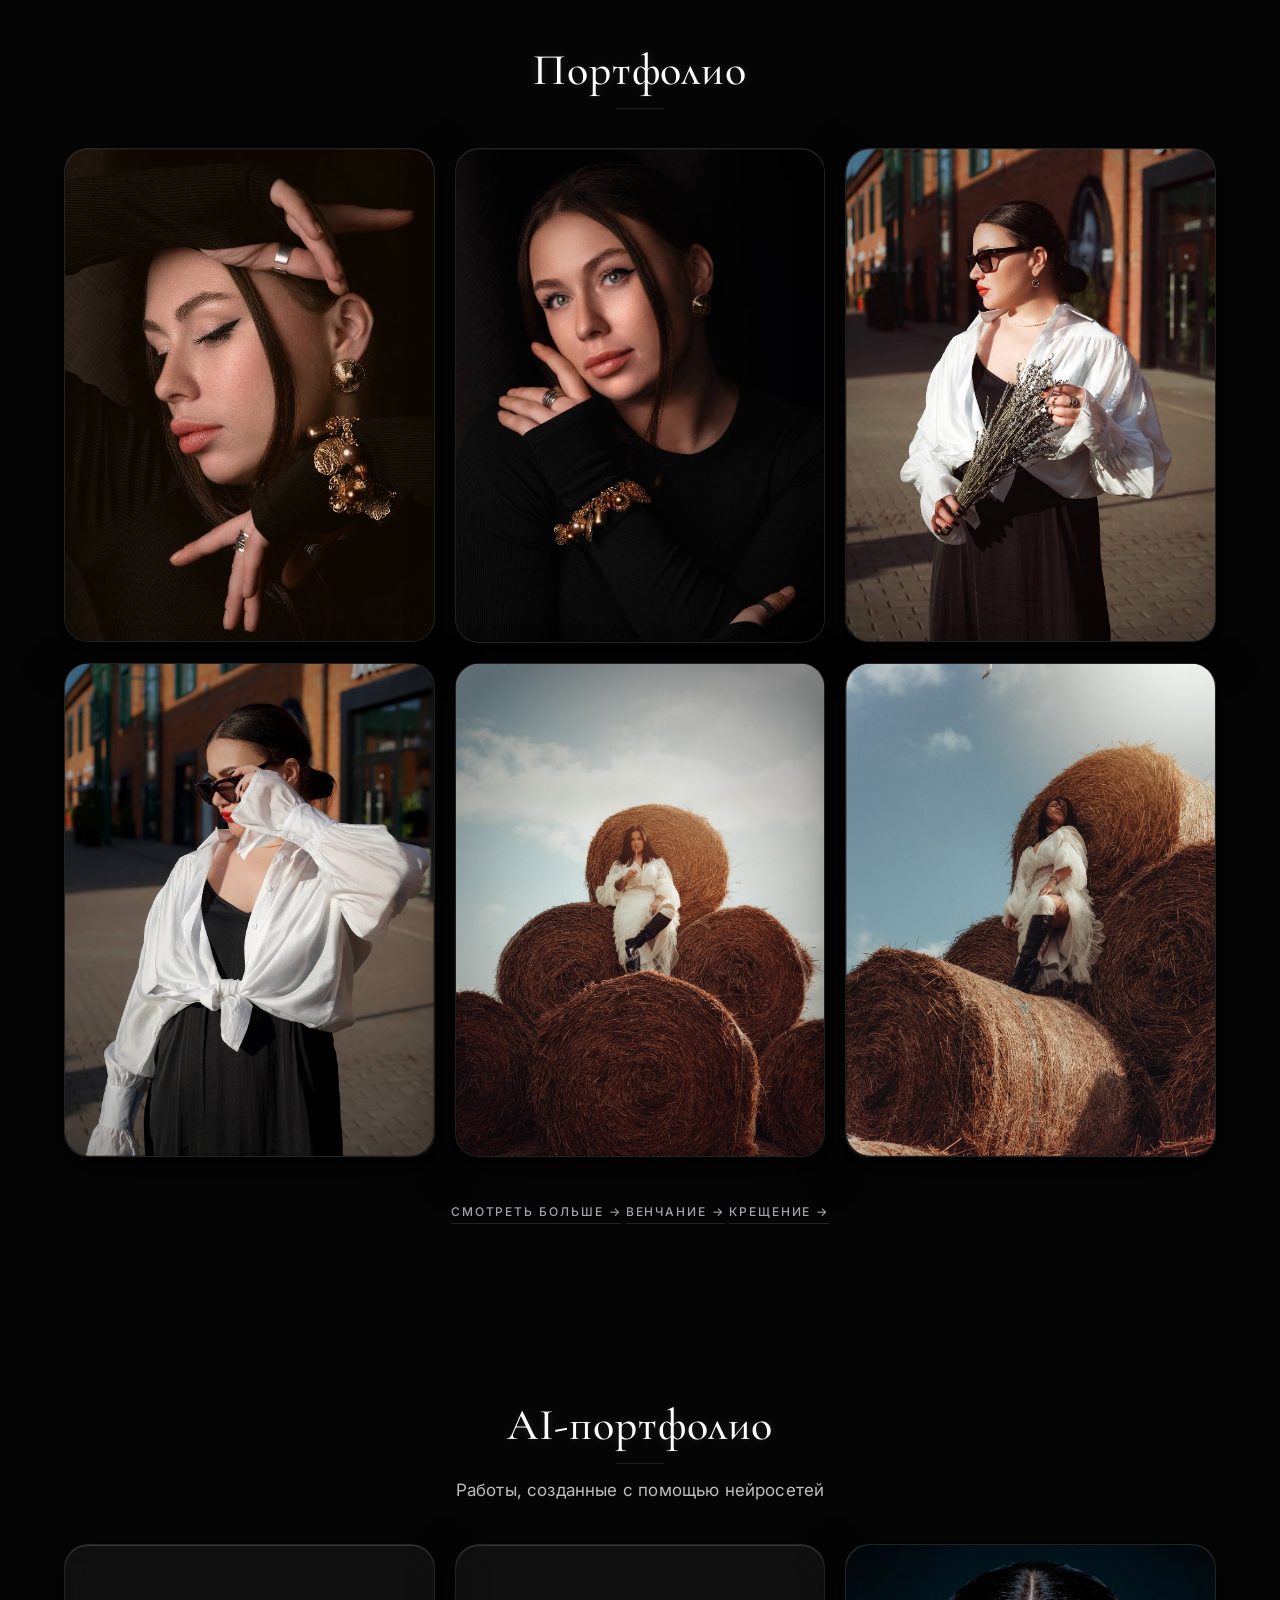
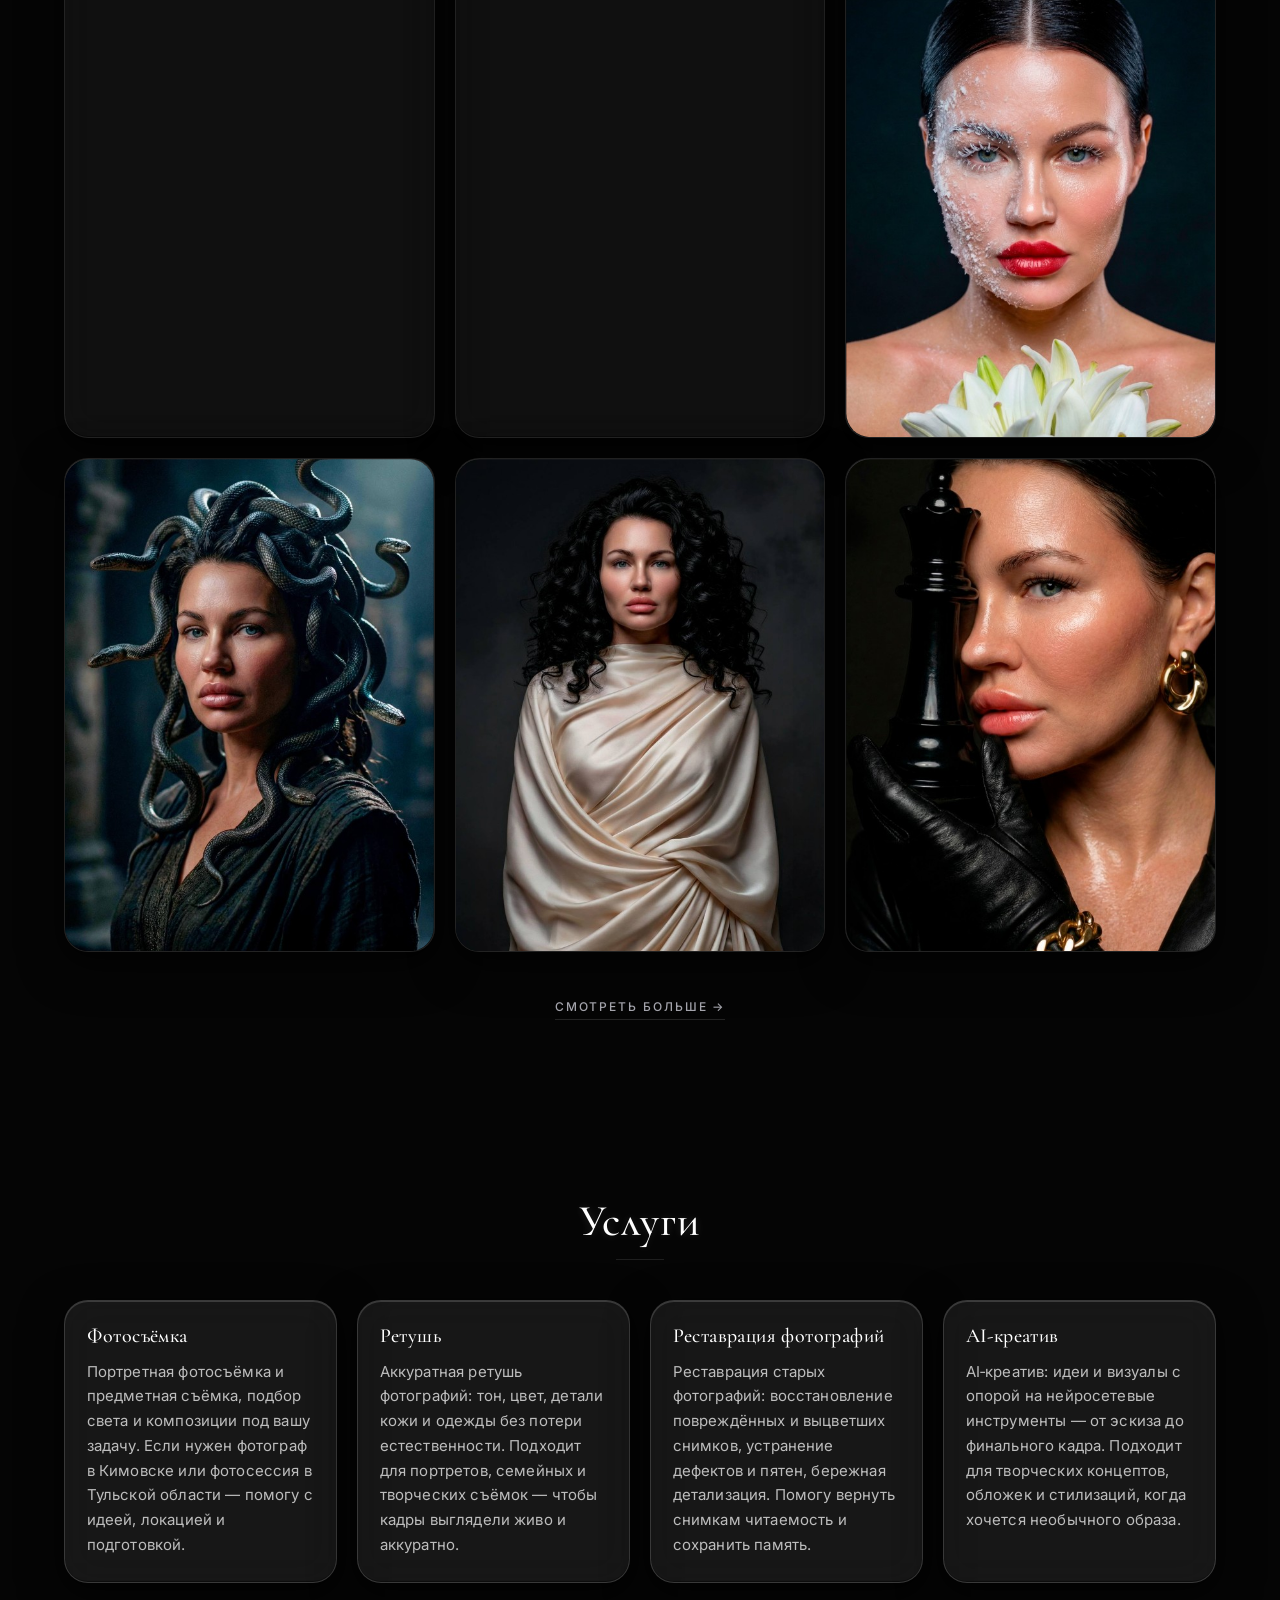
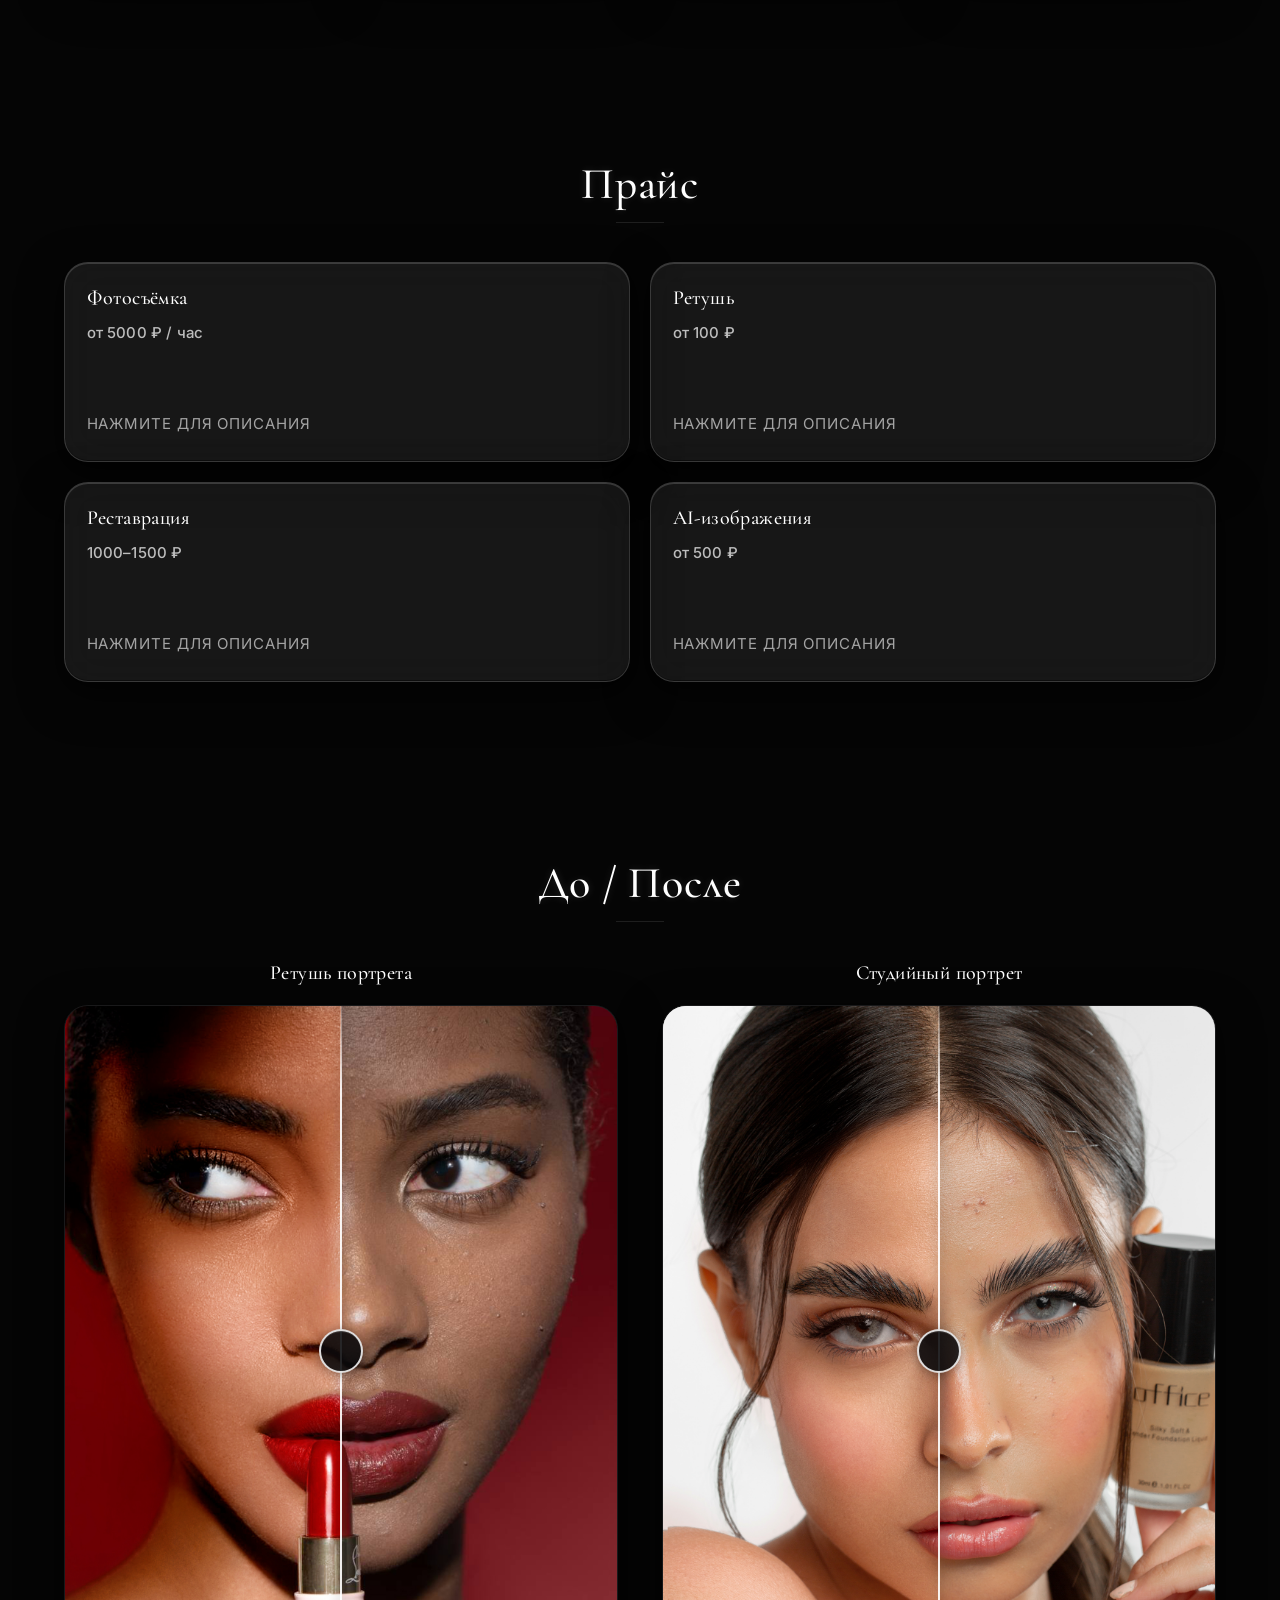
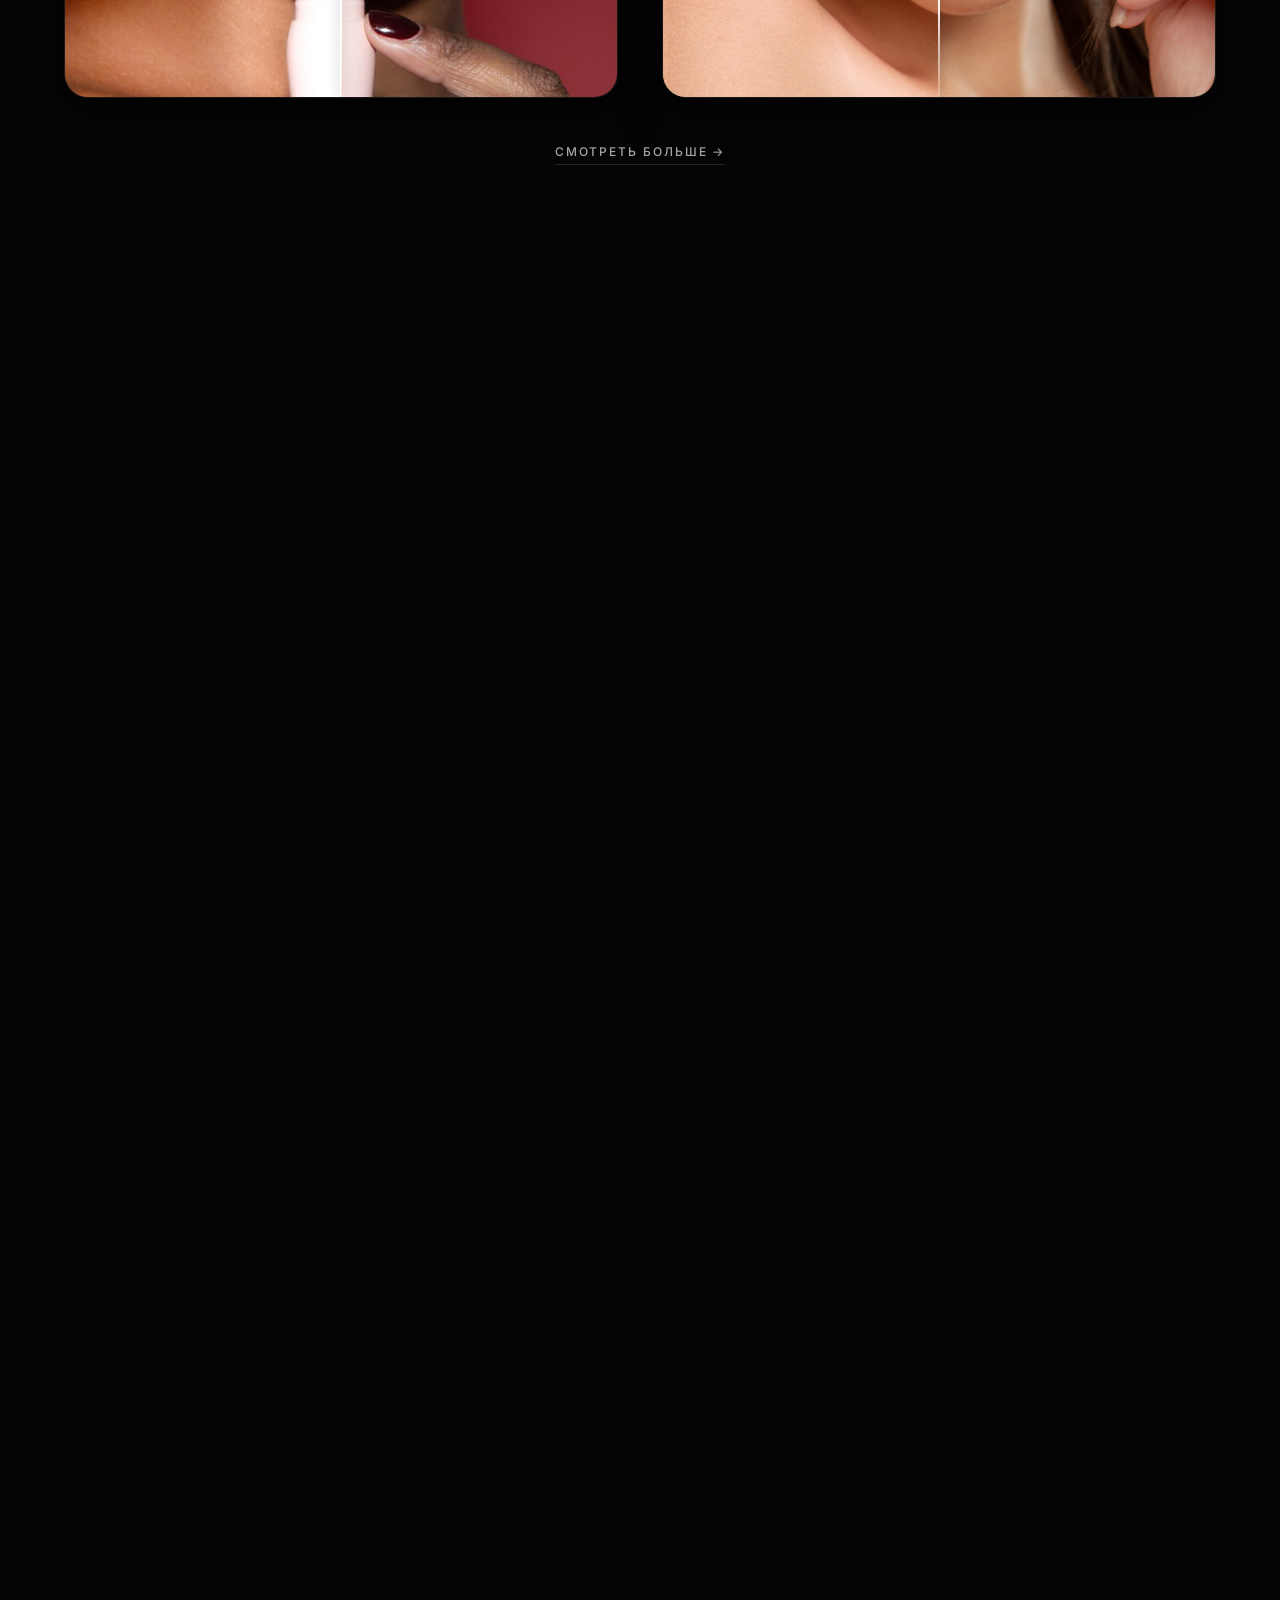
==== commit 5a8a30a6: "точки" ====
--- a/index.html
+++ b/index.html
@@ -144,8 +144,11 @@
                 <span class="hero-name-line hero-name-line--first hero-name-gradient-text"><span class="initial">О</span>льга</span>
                 <span class="hero-name-line hero-name-line--surname hero-name-gradient-text">Грачёва</span>
               </h1>
-              <p class="hero-location">Фотограф в Кимовске, Тульская область</p>
-              <p class="hero-subtitle"><span class="hero-subtitle__lead">• Фотограф · ретушёр · реставратор · </span><span class="hero-subtitle__tail">AI‑креатор</span></p>
+              <p class="hero-location">
+                <span class="hero-location__line hero-location__line--role">Фотограф</span>
+                <span class="hero-location__line hero-location__line--place">Кимовск · Тульская область</span>
+              </p>
+              <p class="hero-subtitle"><span class="hero-subtitle__lead">фотограф · ретушёр · реставратор · </span><span class="hero-subtitle__tail">AI‑креатор</span></p>
               <div class="hero-actions">
                 <a class="button button--hero" href="#портфолио">Смотреть портфолио</a>
                 <a
--- a/css/style.css
+++ b/css/style.css
@@ -726,7 +726,7 @@
   color: var(--color-text-muted);
   position: relative;
   padding: 0.35rem 0;
-  cursor: default;
+  cursor: pointer;
   transition:
     color var(--hover-ui-duration) var(--hover-ui-ease),
     text-shadow var(--hover-ui-duration) var(--hover-ui-ease);
@@ -1901,6 +1901,22 @@
   color: var(--hero-text);
 }
 
+/* Очень слабая виньетка по краям hero (почти незаметно) */
+.hero::after {
+  content: "";
+  position: absolute;
+  inset: 0;
+  pointer-events: none;
+  z-index: 0;
+  background: radial-gradient(
+    ellipse 110% 95% at 50% 45%,
+    rgba(0, 0, 0, 0) 0%,
+    rgba(0, 0, 0, 0) 56%,
+    rgba(0, 0, 0, 0.18) 100%
+  );
+  opacity: 0.22;
+}
+
 .hero .container {
   position: relative;
   z-index: 1;
@@ -1940,26 +1956,26 @@
   transform: translate(-50%, -50%);
   pointer-events: none;
   background: radial-gradient(
-    ellipse 72% 80% at 44% 46%,
-    rgba(242, 242, 248, 0.11) 0%,
-    rgba(220, 220, 230, 0.045) 46%,
-    transparent 72%
+    ellipse 82% 90% at 48% 46%,
+    rgba(245, 245, 250, 0.14) 0%,
+    rgba(210, 212, 224, 0.045) 42%,
+    transparent 76%
   );
   filter: blur(40px);
-  opacity: 0.7;
+  opacity: 0.15;
   animation: hero-halo-breathe var(--hero-halo-pulse) ease-in-out infinite;
 }
 
 @keyframes hero-halo-breathe {
   0%,
   100% {
-    opacity: 0.58;
+    opacity: 0.12;
     transform: translate(-50%, -50%) scale(1);
     filter: blur(40px);
   }
 
   50% {
-    opacity: 0.78;
+    opacity: 0.17;
     transform: translate(-50%, -50%) scale(1.035);
     filter: blur(44px);
   }
@@ -1968,7 +1984,7 @@
 @media (prefers-reduced-motion: reduce) {
   .hero-visual::before {
     animation: none;
-    opacity: 0.68;
+    opacity: 0.15;
     transform: translate(-50%, -50%) scale(1);
     filter: blur(40px);
   }
@@ -1982,14 +1998,48 @@
   height: auto;
   object-fit: contain;
   object-position: 42% 28%;
-  mask-image: radial-gradient(ellipse at center, black 45%, rgba(0,0,0,0.75) 65%, transparent 92%);
-  -webkit-mask-image: radial-gradient(ellipse at center, black 45%, rgba(0,0,0,0.75) 65%, transparent 92%);
+  /* Усиленное кинематографичное растворение:
+     ~30% fade слева/справа, немного сверху/снизу, центр полностью чёткий */
+  mask-image:
+    linear-gradient(
+      to right,
+      rgba(0, 0, 0, 0) 0%,
+      rgba(0, 0, 0, 1) 30%,
+      rgba(0, 0, 0, 1) 70%,
+      rgba(0, 0, 0, 0) 100%
+    ),
+    linear-gradient(
+      to bottom,
+      rgba(0, 0, 0, 0) 0%,
+      rgba(0, 0, 0, 1) 12%,
+      rgba(0, 0, 0, 1) 88%,
+      rgba(0, 0, 0, 0) 100%
+    );
+  -webkit-mask-image:
+    linear-gradient(
+      to right,
+      rgba(0, 0, 0, 0) 0%,
+      rgba(0, 0, 0, 1) 30%,
+      rgba(0, 0, 0, 1) 70%,
+      rgba(0, 0, 0, 0) 100%
+    ),
+    linear-gradient(
+      to bottom,
+      rgba(0, 0, 0, 0) 0%,
+      rgba(0, 0, 0, 1) 12%,
+      rgba(0, 0, 0, 1) 88%,
+      rgba(0, 0, 0, 0) 100%
+    );
+  mask-composite: intersect;
+  -webkit-mask-composite: source-in;
   border-radius: 0;
   transform: translate(0, 0);
   transform-origin: 50% 50%;
 }
 
 .hero-content {
+  position: relative;
+  isolation: isolate;
   display: flex;
   flex-direction: column;
   align-items: center;
@@ -1999,6 +2049,29 @@
   margin-left: auto;
   margin-right: auto;
   min-width: 0;
+}
+
+/* Desktop: едва заметная глубина за текстом (без карточки/рамки) */
+@media (min-width: 769px) {
+  .hero-content::before {
+    content: "";
+    position: absolute;
+    left: 50%;
+    top: 54%;
+    z-index: 0;
+    width: min(44rem, 110%);
+    height: clamp(18rem, 52vh, 28rem);
+    transform: translate(-50%, -50%);
+    pointer-events: none;
+    background: radial-gradient(
+      ellipse 60% 52% at 50% 50%,
+      rgba(245, 245, 250, 0.1) 0%,
+      rgba(220, 220, 232, 0.05) 42%,
+      transparent 72%
+    );
+    filter: blur(56px);
+    opacity: 0.75;
+  }
 }
 
 .hero-text {
@@ -2014,6 +2087,98 @@
   min-width: 0;
 }
 
+/* Тонкие линии-якоря (mobile: короче и по центру; desktop-оверрайд ниже) */
+.hero-text::before {
+  content: "";
+  display: block;
+  width: clamp(260px, 62vw, 360px);
+  height: 1px;
+  opacity: 0.2;
+  background: linear-gradient(90deg, transparent, rgba(255, 255, 255, 0.6), transparent);
+  margin: 0 auto clamp(0.95rem, 3.2vh, 1.25rem);
+}
+
+.hero-name::after {
+  content: "";
+  display: block;
+  width: clamp(260px, 58vw, 360px);
+  height: 1px;
+  opacity: 0.18;
+  background: linear-gradient(90deg, transparent, rgba(255, 255, 255, 0.6), transparent);
+  margin: clamp(0.9rem, 3vh, 1.15rem) auto 0;
+}
+
+/* Desktop: композиция текста — шире, левее, больше воздуха + 2 тонкие линии-якоря */
+@media (min-width: 1024px) {
+  .hero-text {
+    max-width: min(720px, 100%);
+    padding-inline: 0;
+    align-items: flex-start;
+    text-align: left;
+    /* немного ближе к портрету, но без захода на лицо */
+    margin-left: clamp(30px, 2.2vw, 40px);
+  }
+
+  .hero-text::before {
+    width: clamp(420px, 40vw, 520px);
+    opacity: 0.22;
+    margin: 0 0 clamp(1.1rem, 2.2vh, 1.6rem);
+  }
+
+  .hero-name::after {
+    width: clamp(420px, 38vw, 520px);
+    opacity: 0.2;
+    margin: clamp(1.05rem, 2vh, 1.55rem) 0 0;
+  }
+
+  .hero-name {
+    margin-bottom: clamp(1.6rem, 3.1vh, 2.15rem);
+  }
+
+  .hero .hero-location {
+    align-self: flex-start;
+    width: auto;
+    margin: 0 0 clamp(1.35rem, 2.8vh, 1.9rem);
+    text-align: left;
+    white-space: normal;
+  }
+
+  .hero-location__line--role {
+    letter-spacing: 0.06em;
+  }
+
+  .hero-location__line--place {
+    margin-top: 0.2rem;
+    letter-spacing: 0.03em;
+    color: rgba(189, 189, 198, 0.92);
+  }
+
+  .hero .hero-subtitle {
+    text-align: left;
+    margin: 0 0 clamp(3.35rem, 6vh, 4.35rem);
+  }
+
+  .hero-actions {
+    max-width: min(720px, 100%);
+    margin-left: 0;
+    margin-right: 0;
+    justify-content: flex-start;
+  }
+
+  .hero-actions > :nth-child(3) {
+    justify-self: center;
+  }
+
+  .hero .hero-actions a,
+  .hero .hero-actions button {
+    width: 100%;
+  }
+
+  .hero-actions > :nth-child(3) {
+    width: min(320px, 100%);
+  }
+}
+
 .hero-name {
   max-width: 100%;
   margin: 0 0 clamp(1.75rem, 4.5vw, 2.75rem);
@@ -2062,9 +2227,10 @@
   font-style: normal;
   font-weight: 400;
   margin-top: clamp(0.2rem, 0.55vw, 0.5rem);
-  font-size: clamp(3.15rem, 11.5vw + 1.35rem, 6.75rem);
+  /* Фамилия заметно сильнее имени (≈ +10–20%) */
+  font-size: clamp(3.45rem, 12.7vw + 1.5rem, 7.6rem);
   line-height: 1.02;
-  letter-spacing: 0.025em;
+  letter-spacing: 0.03em;
 }
 
 /* Анимированный градиент имени (аналог @react-bits/GradientText, без React) */
@@ -2149,6 +2315,14 @@
   text-wrap: unset;
 }
 
+.hero .hero-subtitle {
+  /* Роли в hero: легче, воздушнее, без uppercase */
+  text-transform: none;
+  letter-spacing: 0.08em;
+  font-size: clamp(0.6875rem, 0.57rem + 1.05vw, 0.8rem);
+  color: rgba(198, 198, 210, 0.82);
+}
+
 .hero .hero-subtitle__tail {
   margin-top: 7px;
 }
@@ -2165,8 +2339,12 @@
   line-height: 1.45;
   letter-spacing: 0.02em;
   text-align: center;
-  white-space: nowrap;
+  white-space: normal;
   color: rgba(203, 203, 212, 0.95);
+}
+
+.hero-location__line {
+  display: block;
 }
 
 /* Мобильная вёрстка подписи: 2 строки, вторая под точкой между «Фотограф» и «Ретушёр» */
@@ -2576,6 +2754,15 @@
 
   .hero .hero-subtitle__tail {
     display: block;
+  }
+
+  /* Mobile: симметричные точки-разделители в 2 строки */
+  .hero .hero-subtitle__lead::before {
+    content: "· ";
+  }
+
+  .hero .hero-subtitle__tail::after {
+    content: " ·";
   }
 
   .hero .hero-actions {
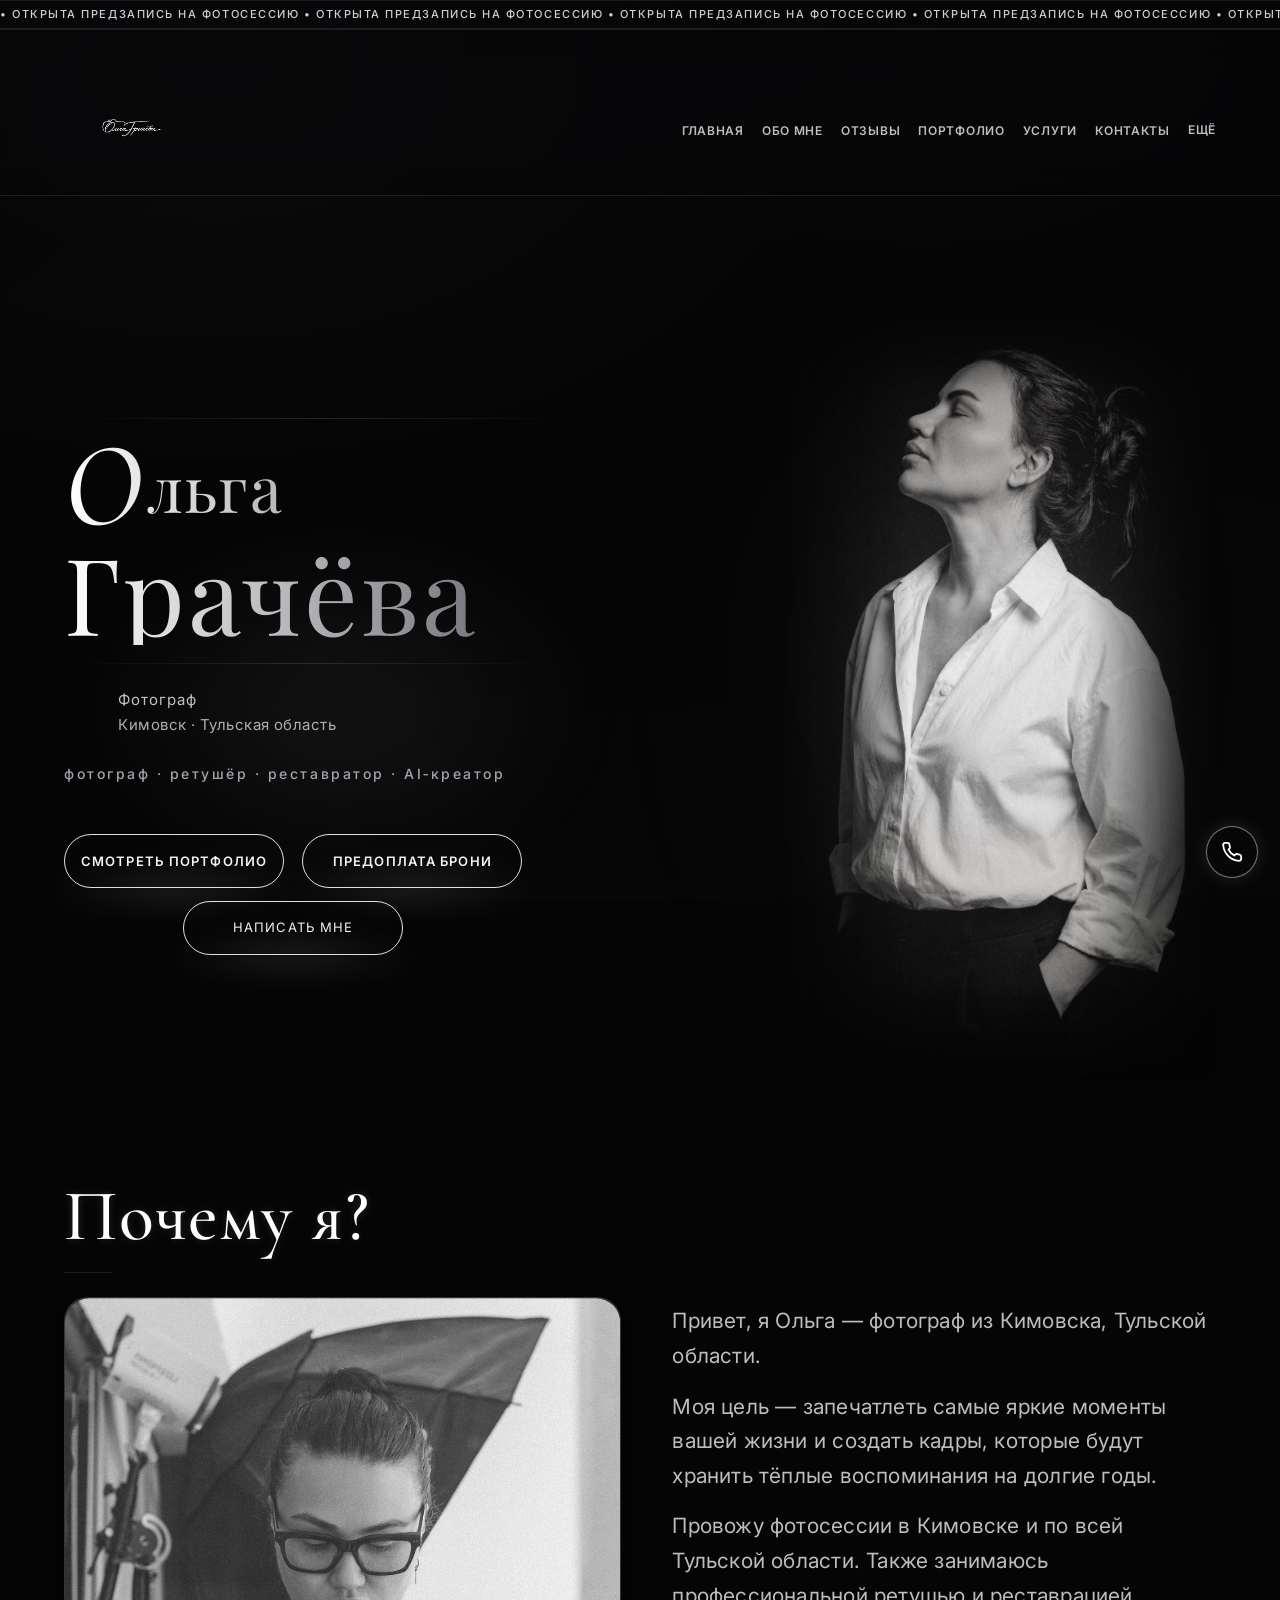
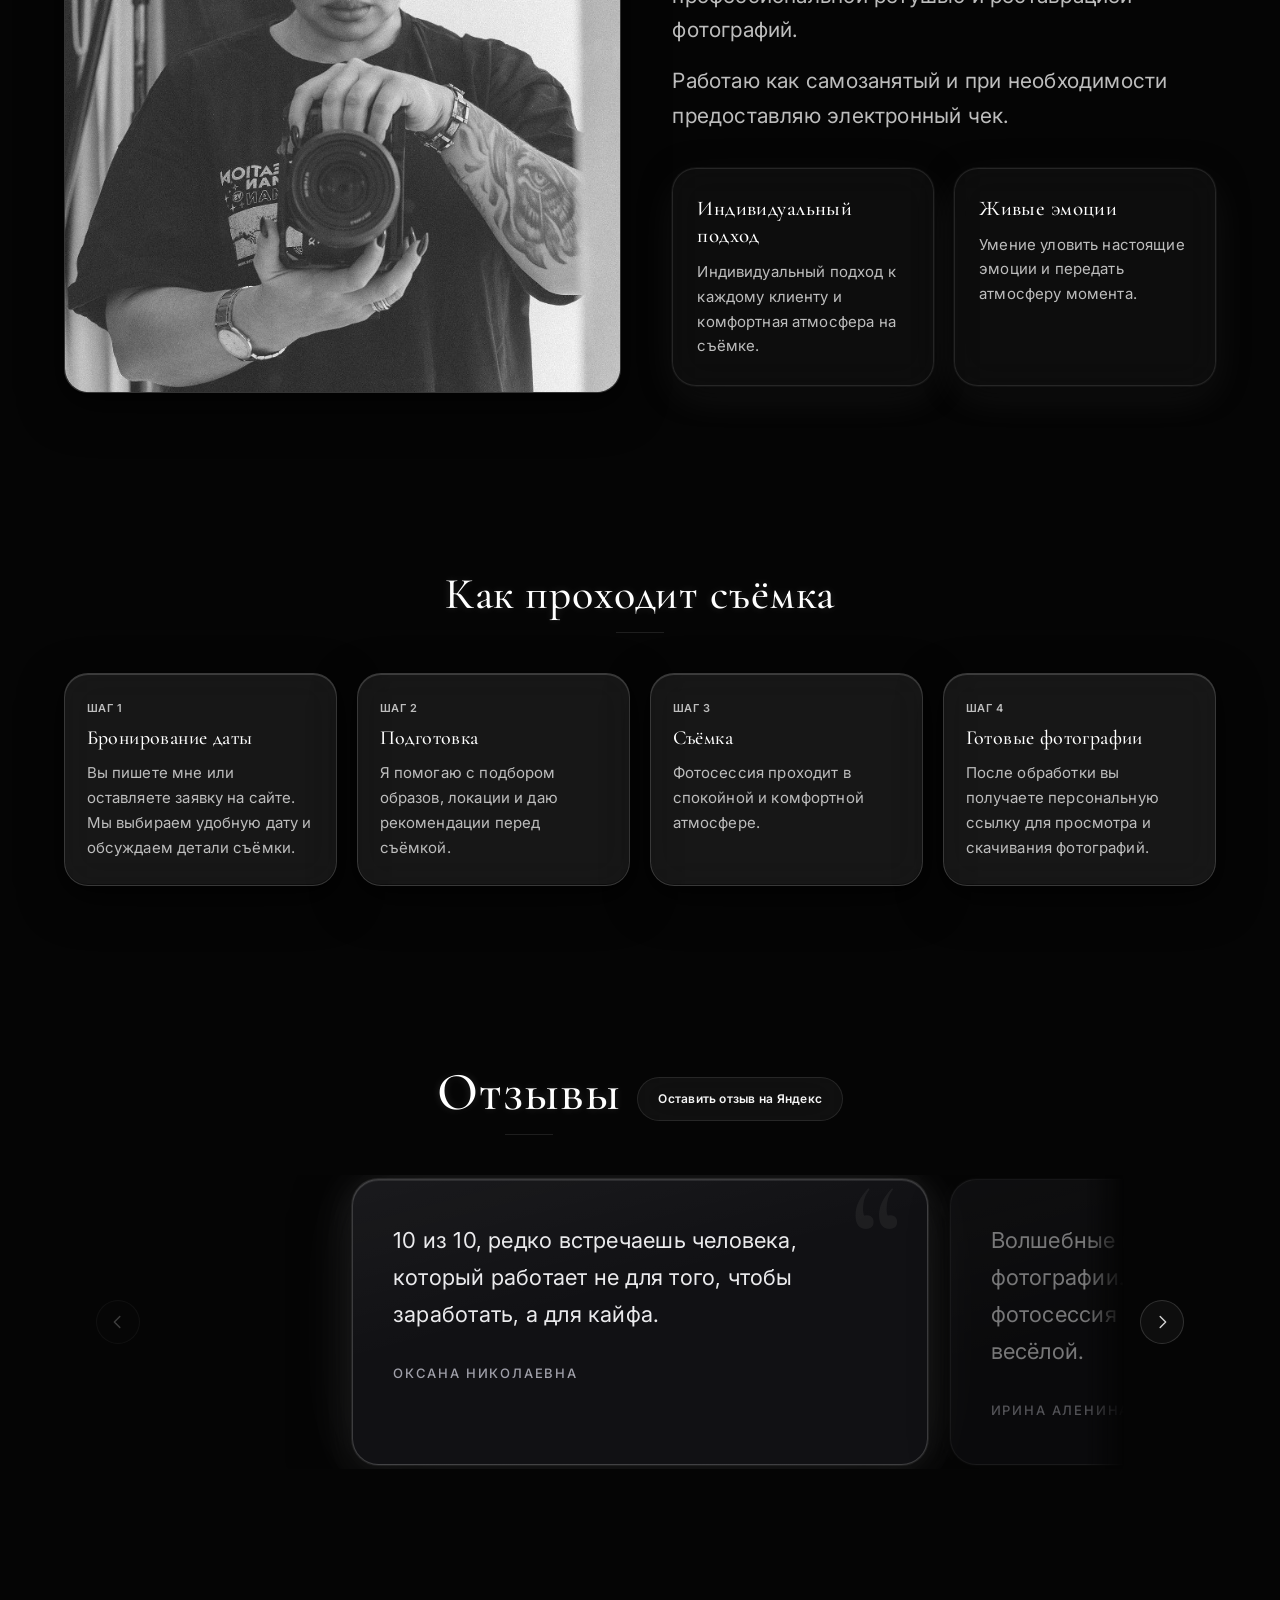
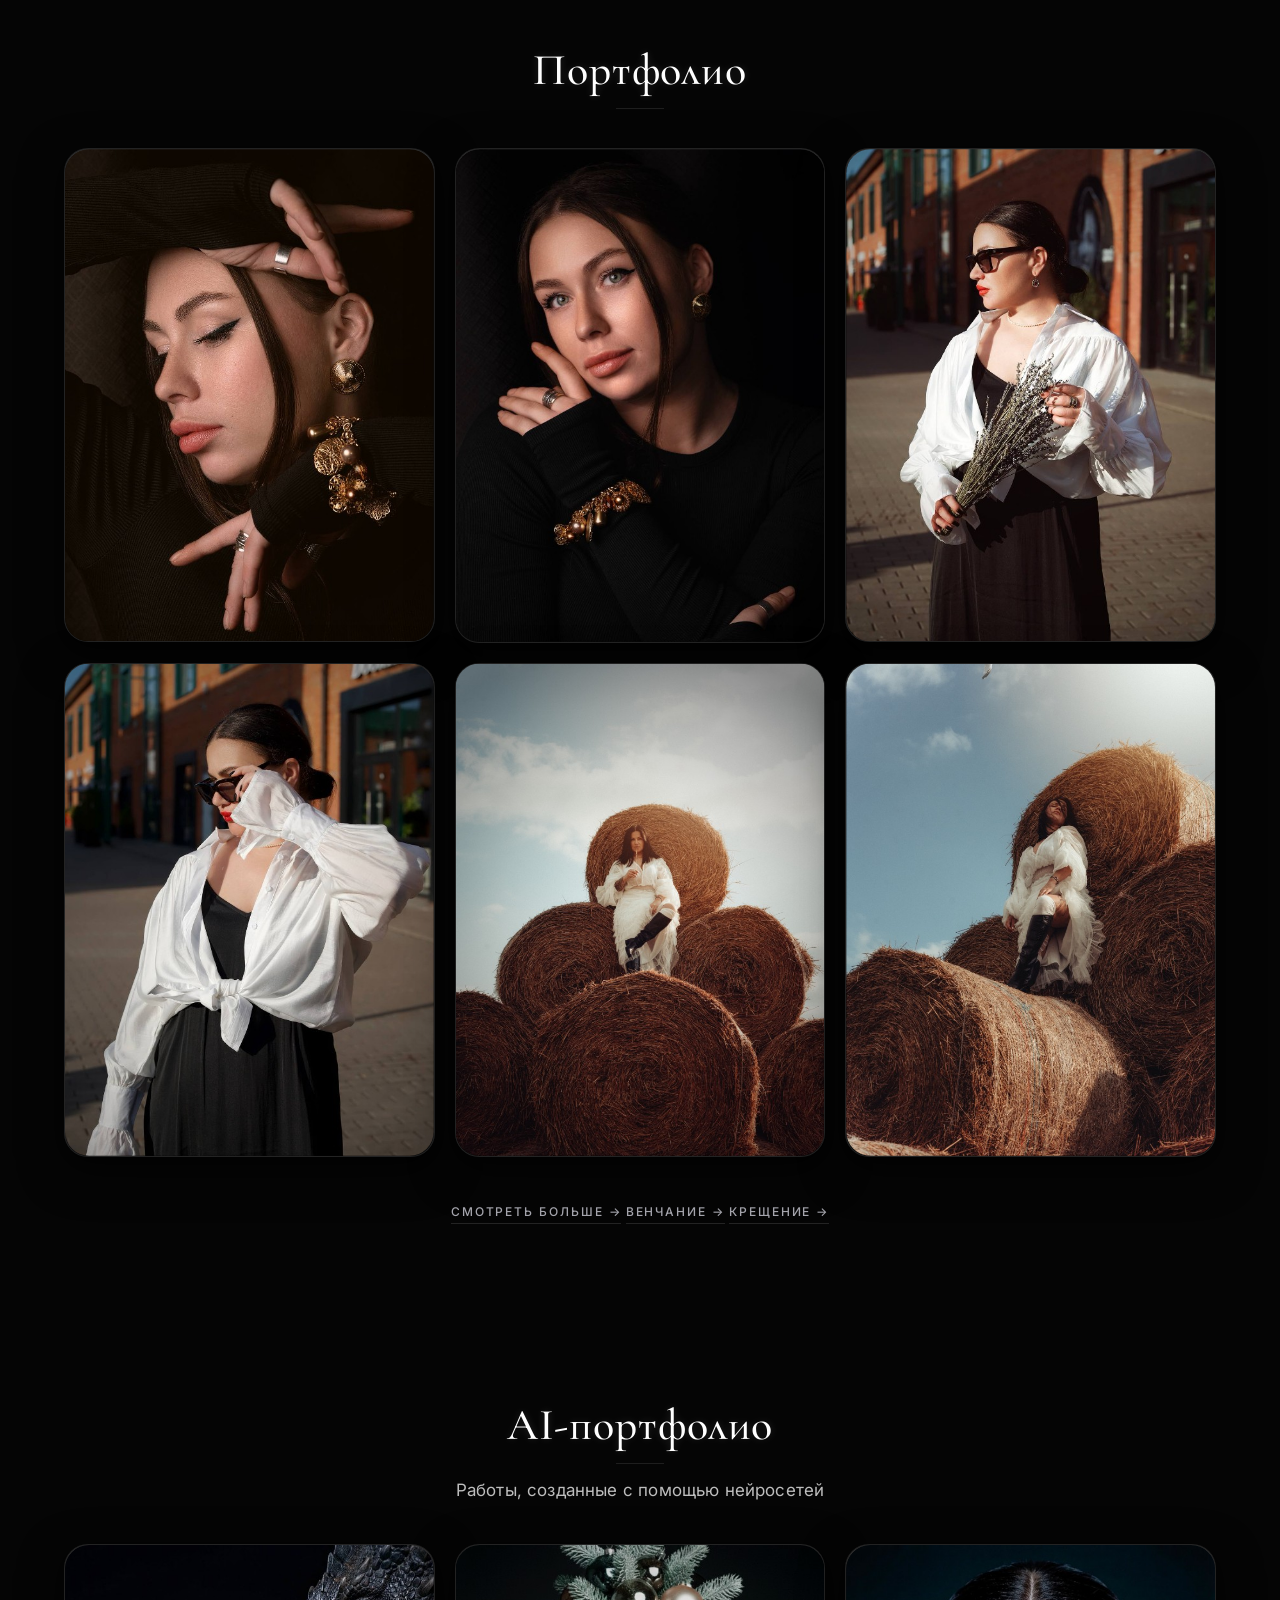
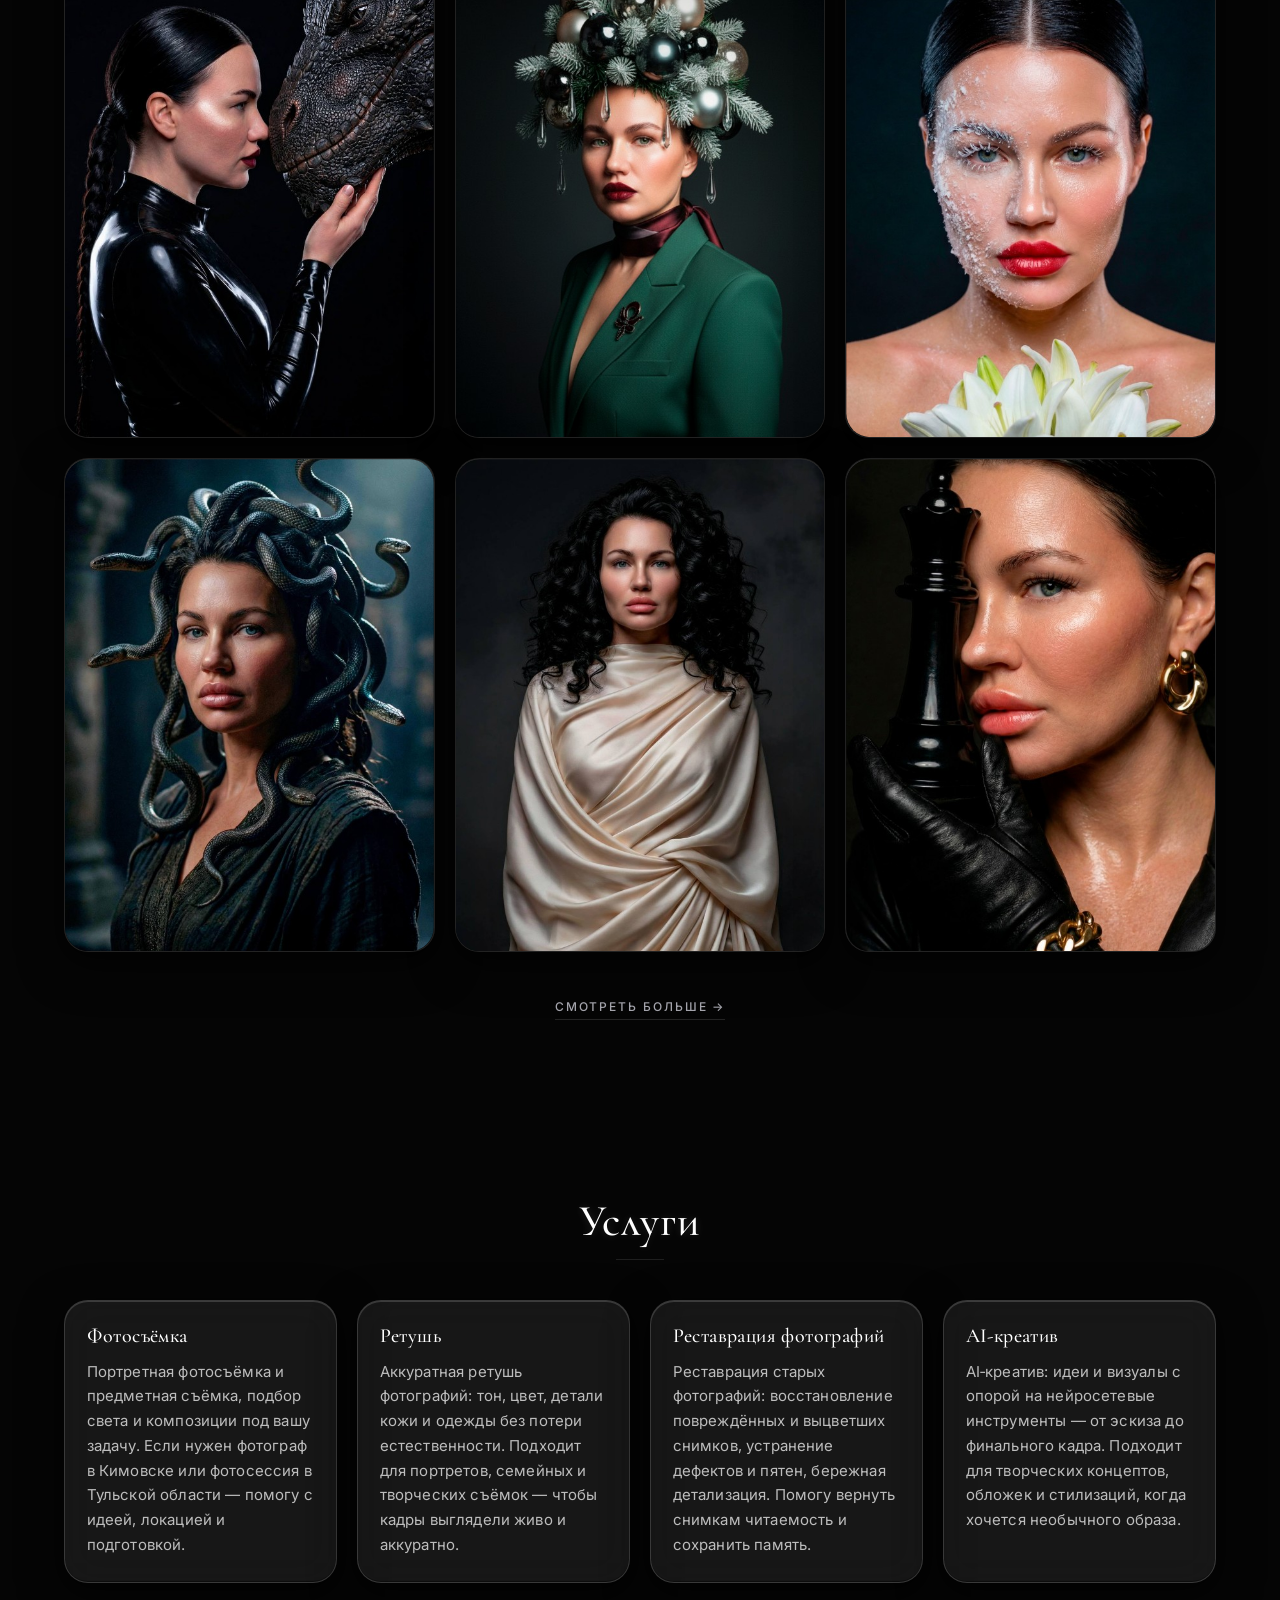
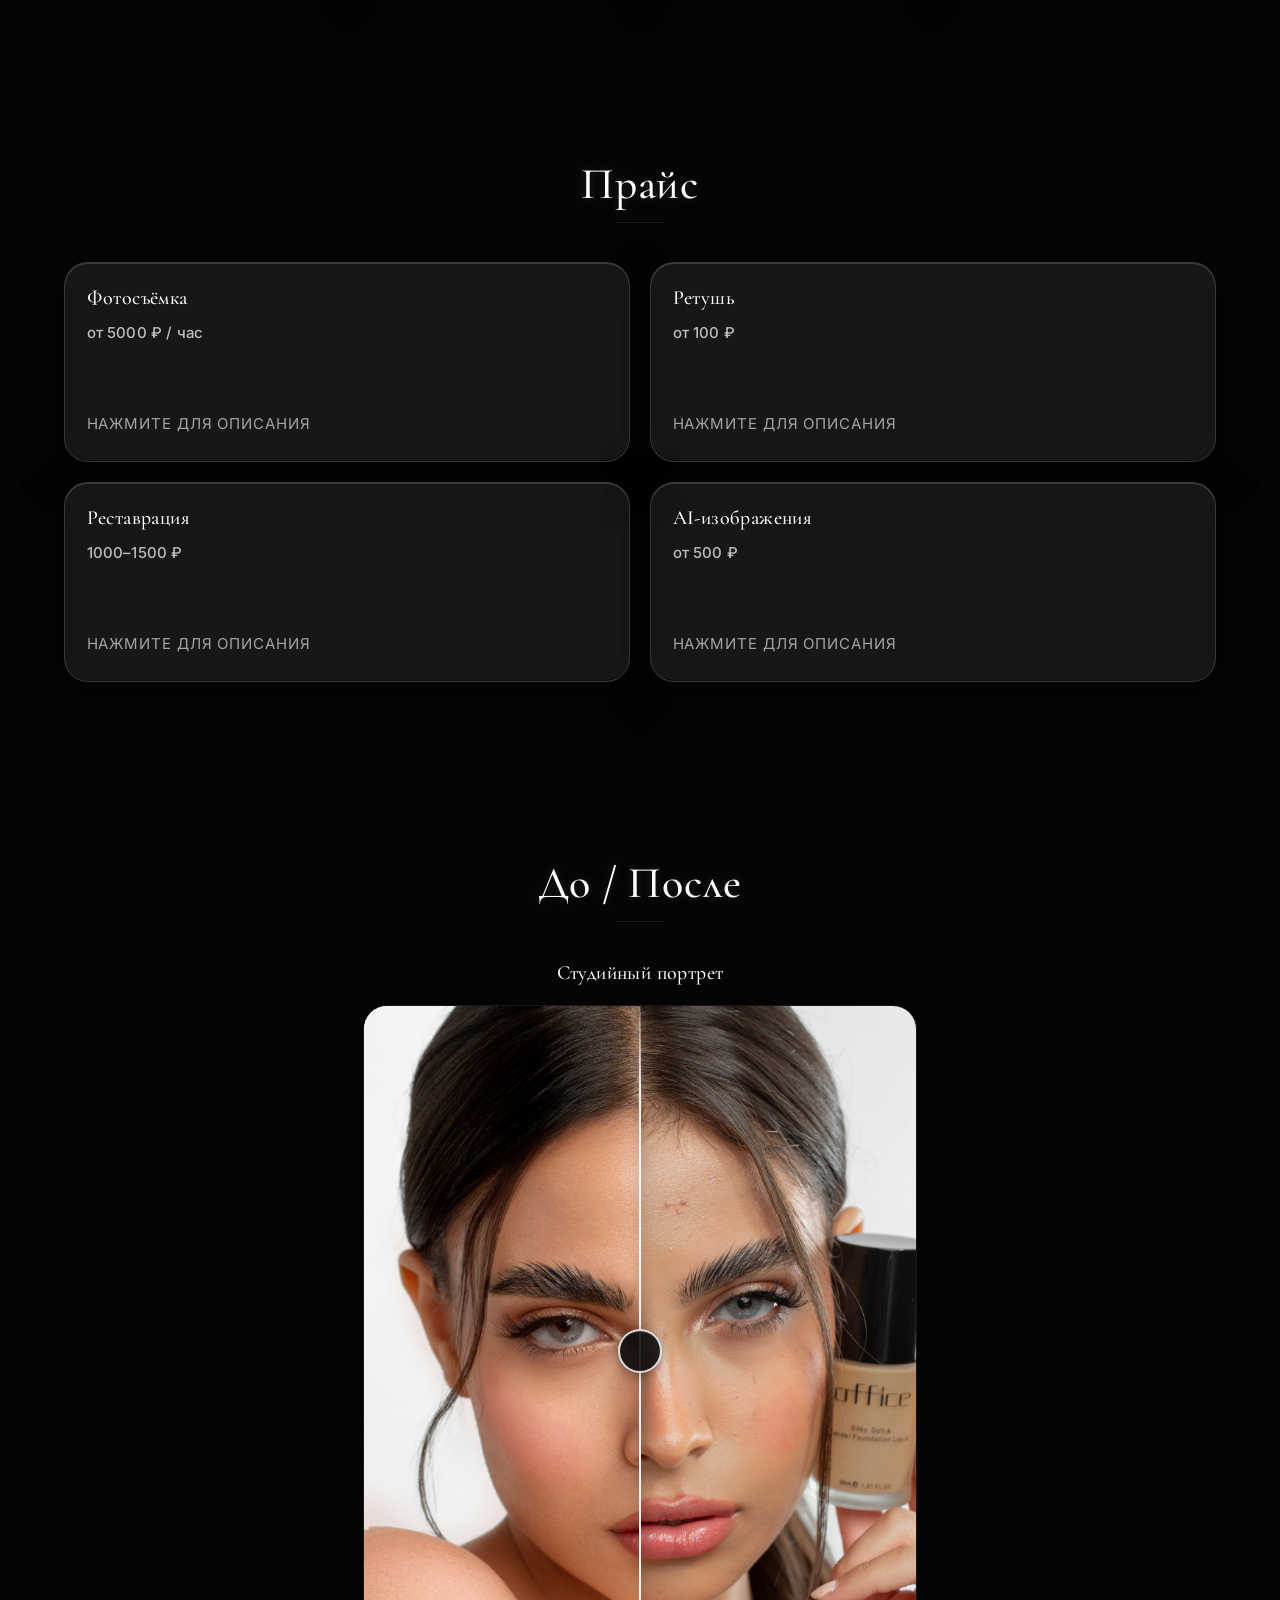
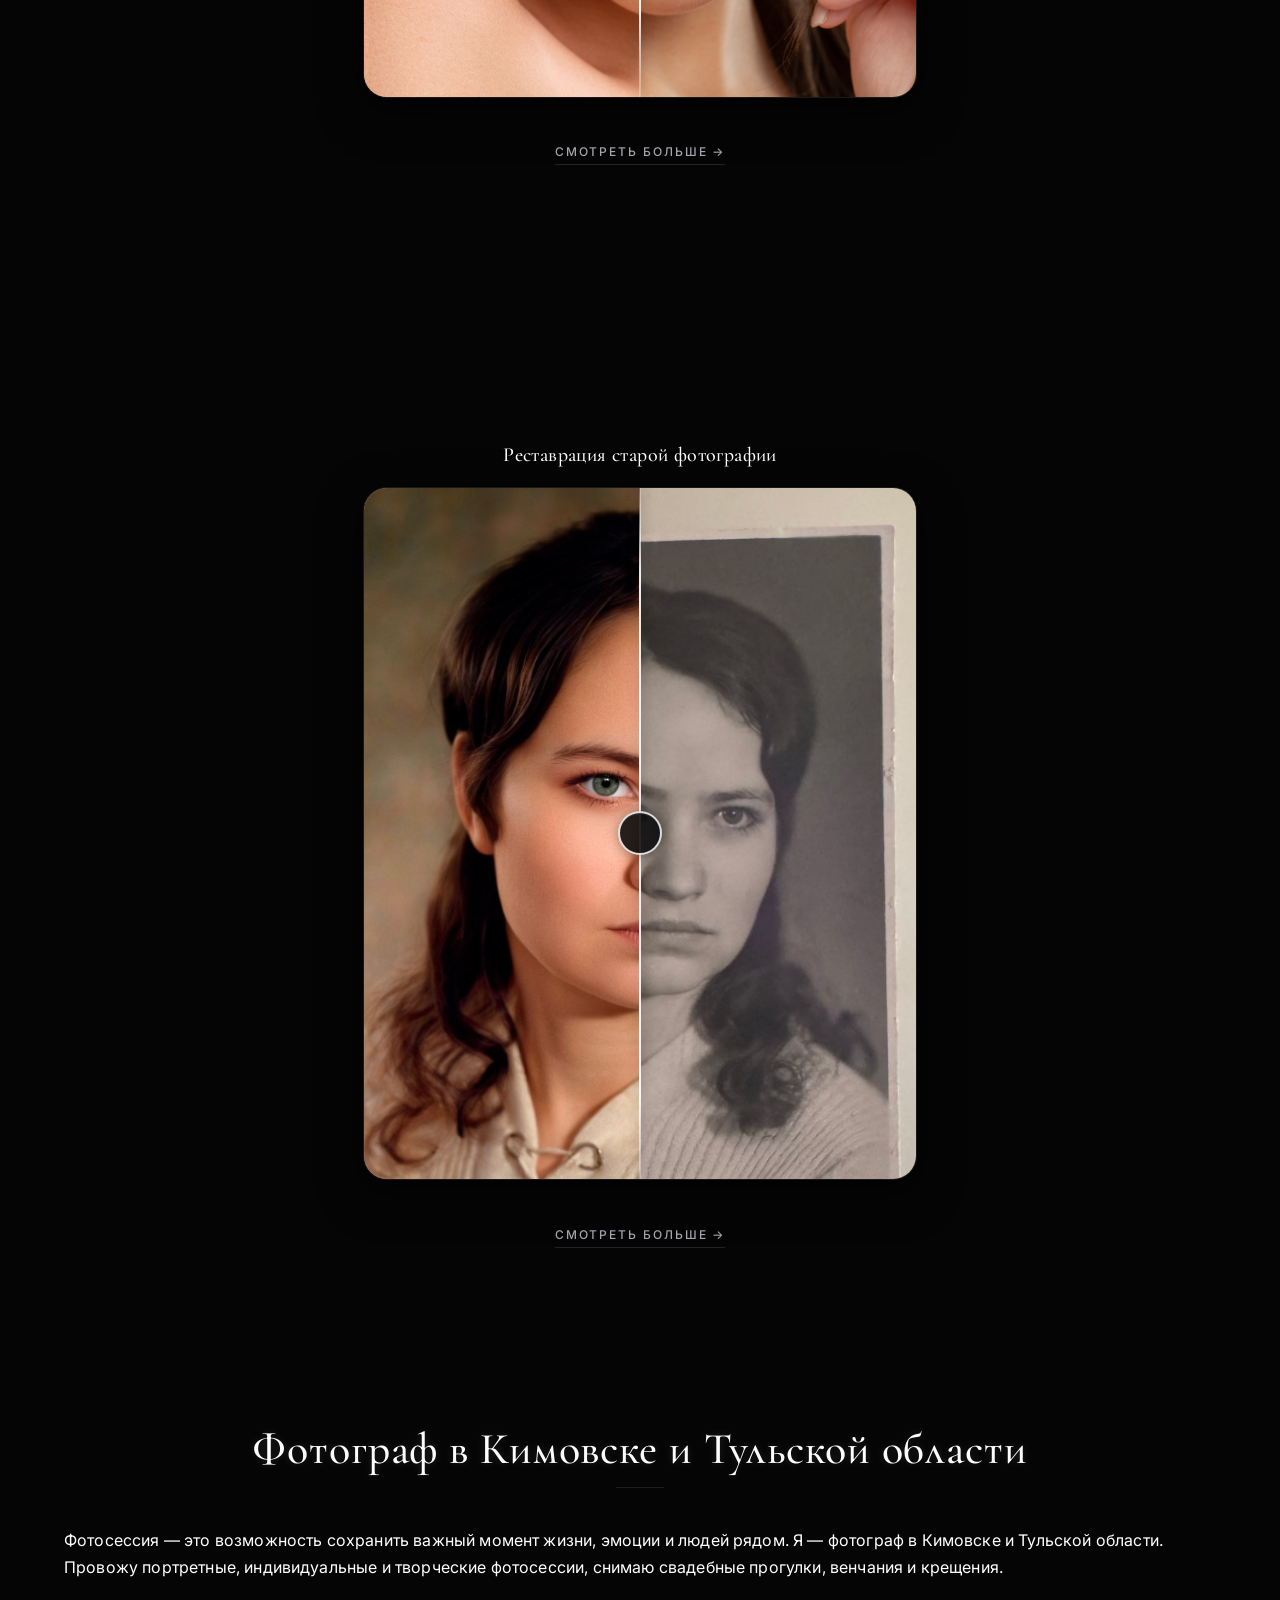
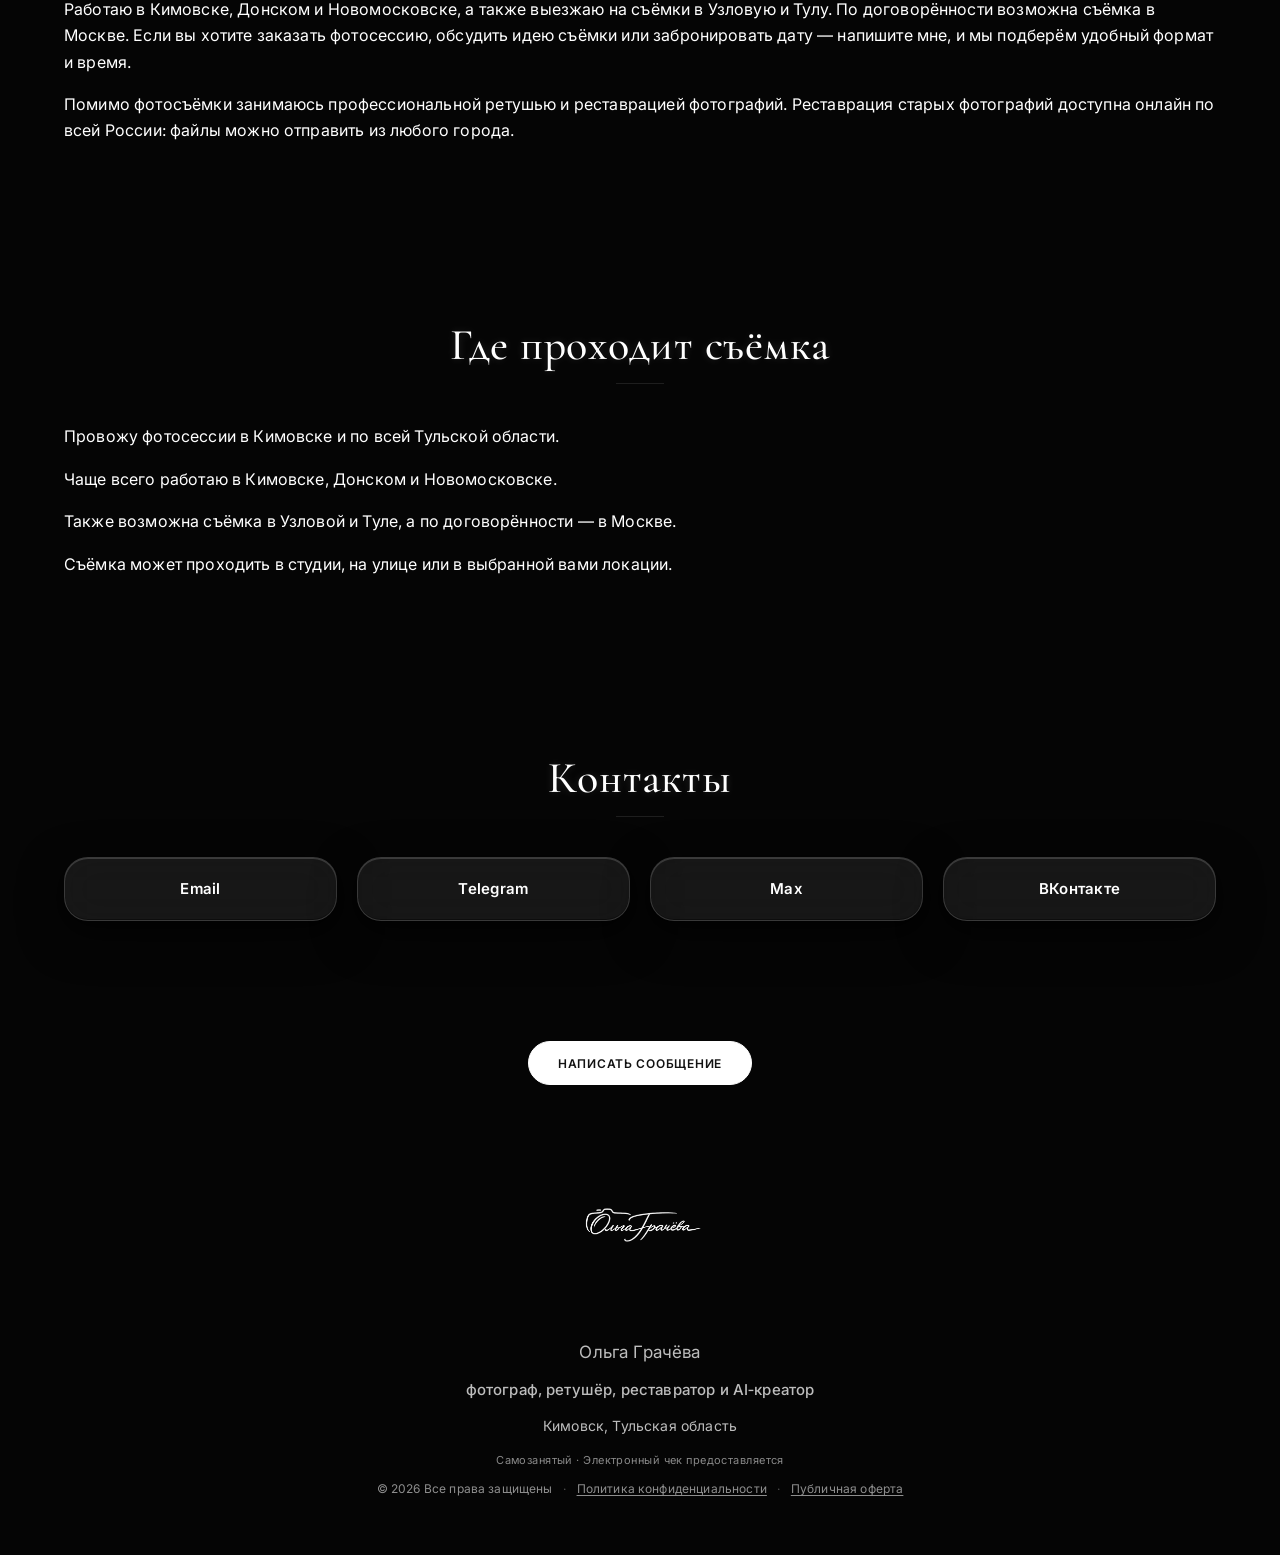
==== commit d51a8904: "карточки" ====
--- a/index.html
+++ b/index.html
@@ -497,58 +497,6 @@
         <h2>До / После</h2>
         <div class="before-after-grid">
           <article class="before-after-item">
-            <h3>Ретушь портрета</h3>
-            <div
-              class="before-after-slider"
-              data-before-after-slider
-              style="--ba-pos: 50"
-              role="group"
-              aria-label="Сравнение портрета до и после ретуши"
-            >
-              <div class="before-after-slider__viewport">
-                <img
-                  class="before-after-slider__img before-after-slider__img--before"
-                  src="images/темна до.jpg"
-                  alt="До: исходный портрет без ретуши. Ольга Грачёва"
-                  width="800"
-                  height="1000"
-                  loading="lazy"
-                  draggable="false"
-                >
-                <div class="before-after-slider__clip">
-                  <img
-                    class="before-after-slider__img before-after-slider__img--after"
-                    src="images/темн п.jpg"
-                    alt="После: портрет после ретуши. Ольга Грачёва"
-                    width="800"
-                    height="1000"
-                    loading="lazy"
-                    draggable="false"
-                  >
-                </div>
-                <div class="before-after-slider__divider" aria-hidden="true">
-                  <span class="before-after-slider__line"></span>
-                  <span class="before-after-slider__handle"></span>
-                </div>
-                <label class="before-after-slider__range-wrap">
-                  <span class="visually-hidden">Позиция границы сравнения</span>
-                  <input
-                    type="range"
-                    class="before-after-slider__range"
-                    min="0"
-                    max="100"
-                    value="50"
-                    step="0.25"
-                    aria-valuemin="0"
-                    aria-valuemax="100"
-                    aria-valuenow="50"
-                    aria-valuetext="50 процентов"
-                  >
-                </label>
-              </div>
-            </div>
-          </article>
-          <article class="before-after-item">
             <h3>Студийный портрет</h3>
             <div
               class="before-after-slider"
@@ -664,58 +612,6 @@
               </div>
             </div>
           </article>
-          <article class="before-after-item">
-            <h3>Военный портрет</h3>
-            <div
-              class="before-after-slider"
-              data-before-after-slider
-              style="--ba-pos: 50"
-              role="group"
-              aria-label="Сравнение военного портрета до и после реставрации"
-            >
-              <div class="before-after-slider__viewport">
-                <img
-                  class="before-after-slider__img before-after-slider__img--before"
-                  src="assets/images/restoration-2-before.png"
-                  alt="До: повреждённый снимок в военной форме, сепия. Ольга Грачёва"
-                  width="370"
-                  height="589"
-                  loading="lazy"
-                  draggable="false"
-                >
-                <div class="before-after-slider__clip">
-                  <img
-                    class="before-after-slider__img before-after-slider__img--after"
-                    src="assets/images/restoration-2-after.png"
-                    alt="После: отреставрированный и раскрашенный военный портрет. Ольга Грачёва"
-                    width="716"
-                    height="1024"
-                    loading="lazy"
-                    draggable="false"
-                  >
-                </div>
-                <div class="before-after-slider__divider" aria-hidden="true">
-                  <span class="before-after-slider__line"></span>
-                  <span class="before-after-slider__handle"></span>
-                </div>
-                <label class="before-after-slider__range-wrap">
-                  <span class="visually-hidden">Позиция границы сравнения</span>
-                  <input
-                    type="range"
-                    class="before-after-slider__range"
-                    min="0"
-                    max="100"
-                    value="50"
-                    step="0.25"
-                    aria-valuemin="0"
-                    aria-valuemax="100"
-                    aria-valuenow="50"
-                    aria-valuetext="50 процентов"
-                  >
-                </label>
-              </div>
-            </div>
-          </article>
         </div>
         <p class="section-more-wrap">
           <a class="section-more-link" href="restoration.html">Смотреть больше →</a>
--- a/css/style.css
+++ b/css/style.css
@@ -4250,6 +4250,20 @@
   }
 }
 
+@media (min-width: 1024px) {
+  /* Когда в гриде остаётся одна карточка:
+   * - растягиваем на 2 колонки, чтобы убрать пустое место справа
+   * - сохраняем исходную ширину карточки (как у одной колонки в 2-колоночном гриде)
+   * - ставим по центру
+   */
+  #до-после .before-after-grid > .before-after-item:only-child,
+  #реставрация .before-after-grid > .before-after-item:only-child {
+    grid-column: 1 / -1;
+    width: calc((100% - clamp(1.75rem, 3.5vw, 2.75rem)) / 2);
+    justify-self: center;
+  }
+}
+
 .before-after-item {
   position: relative;
   z-index: 0;
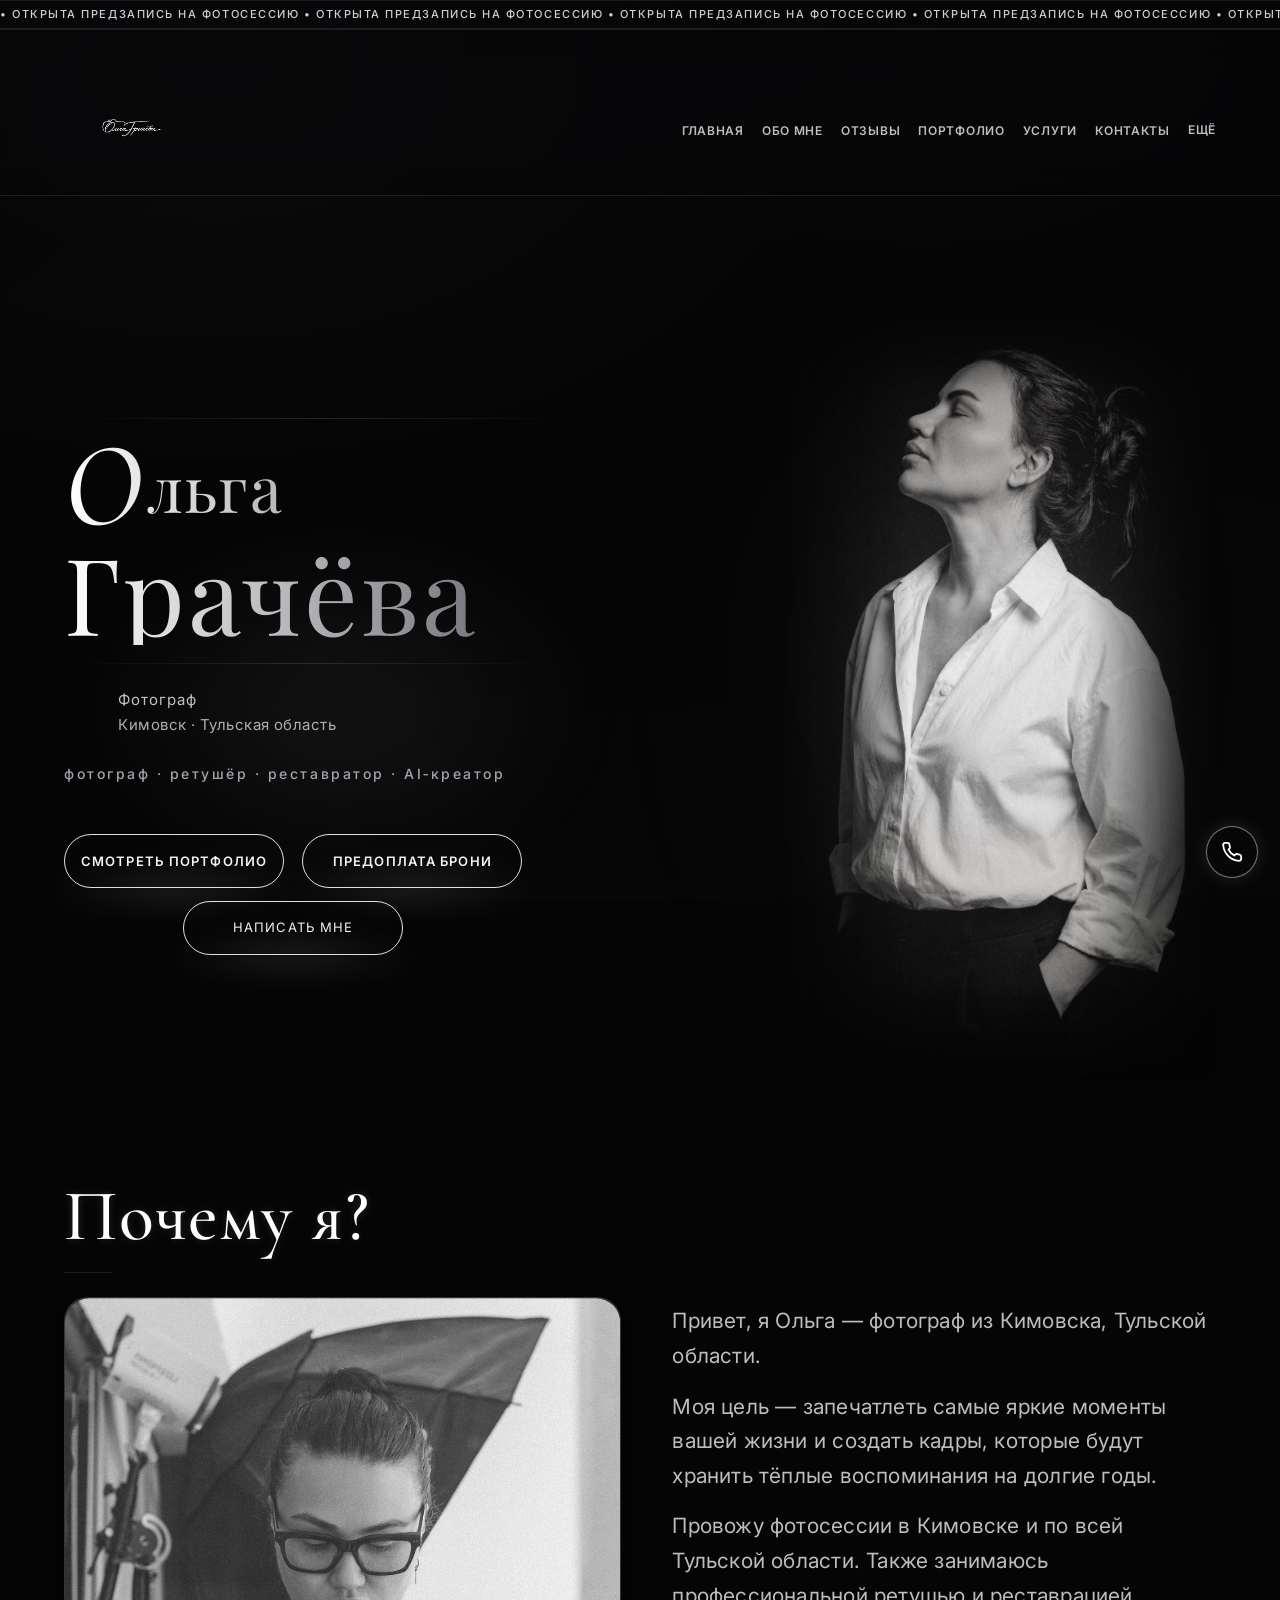
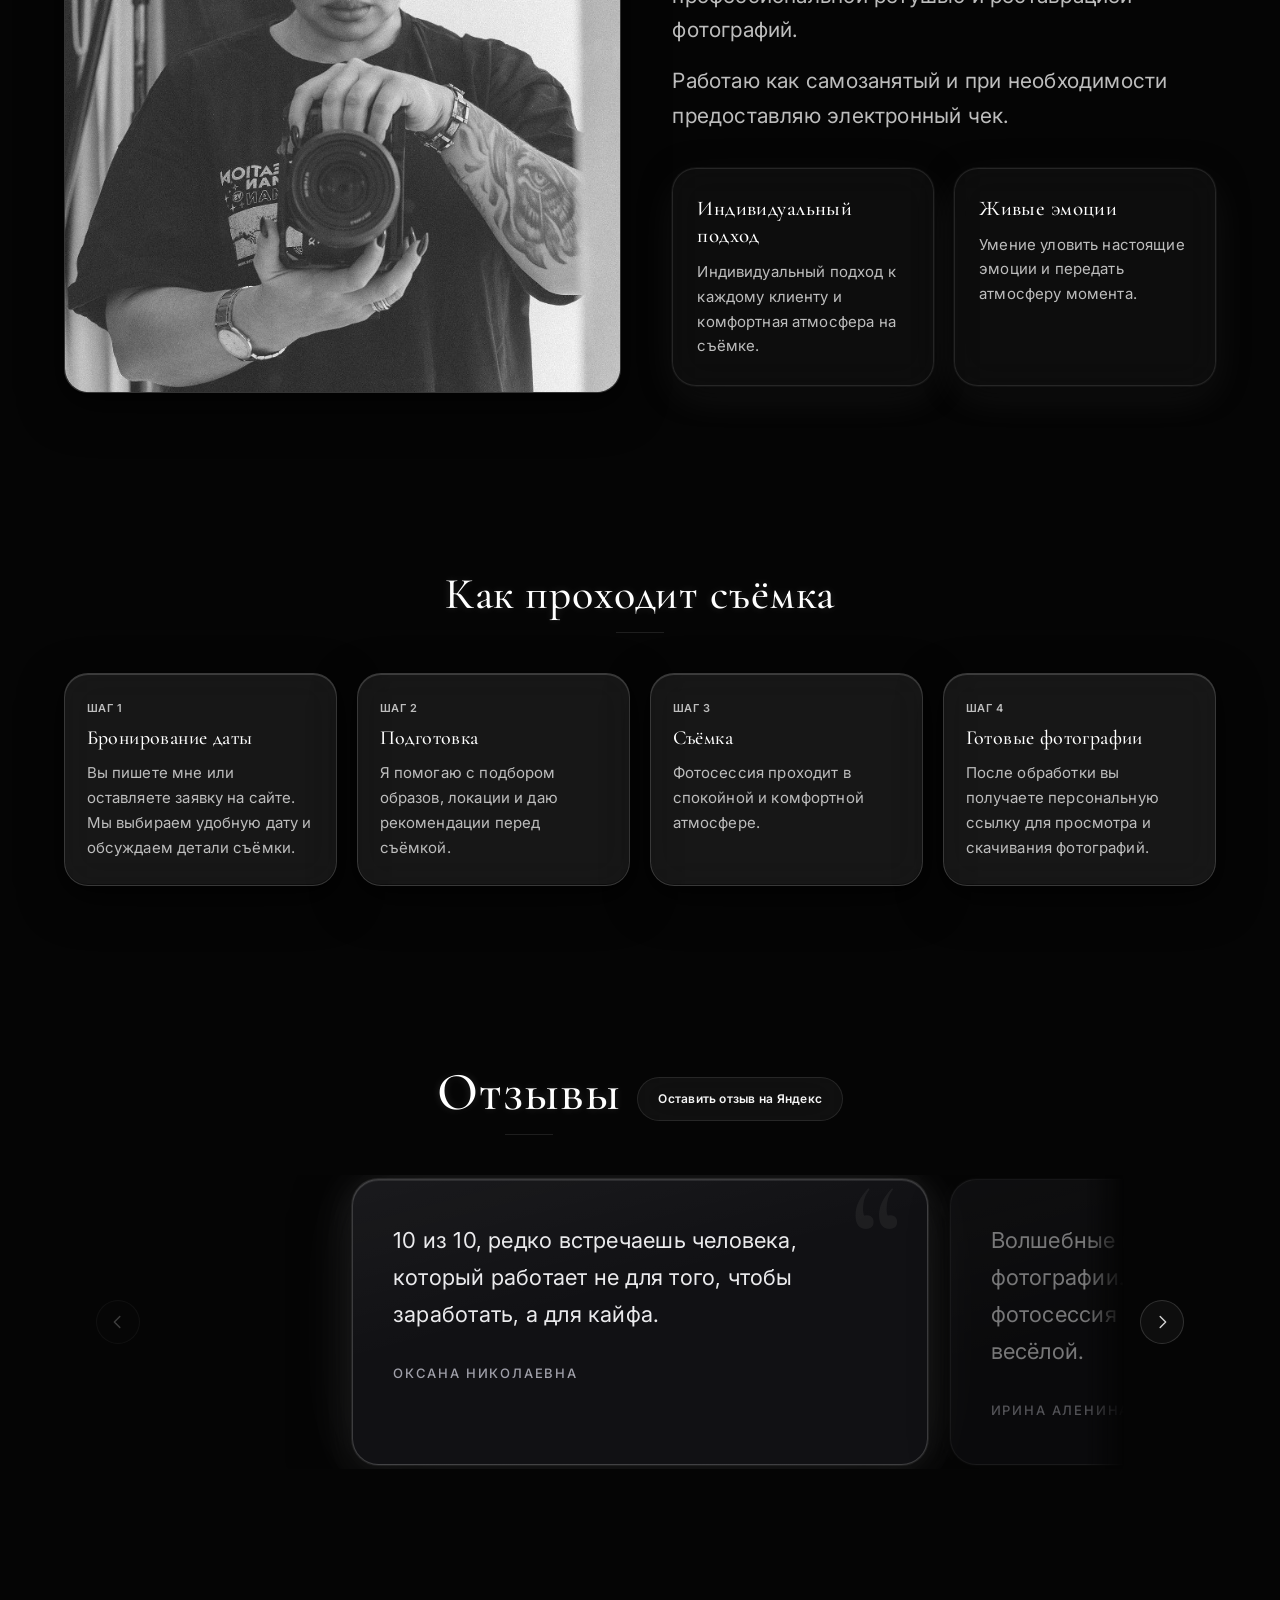
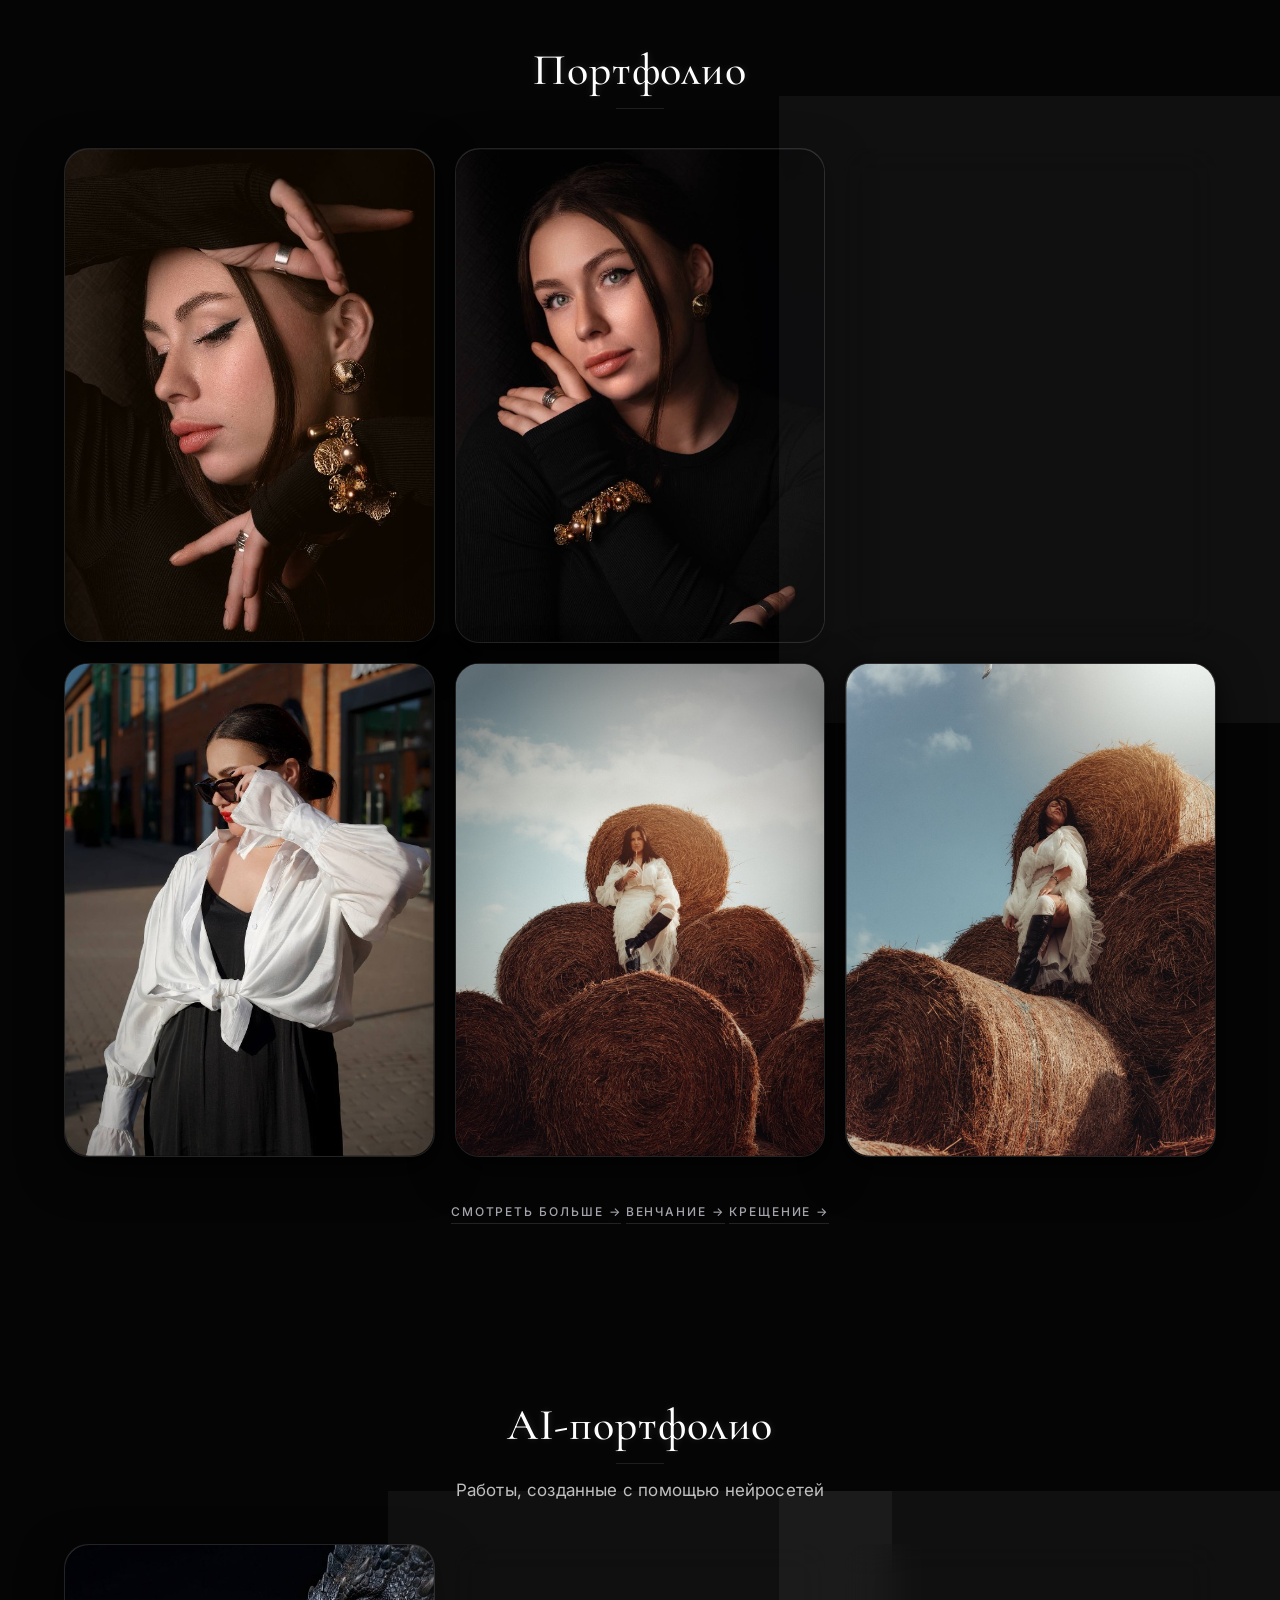
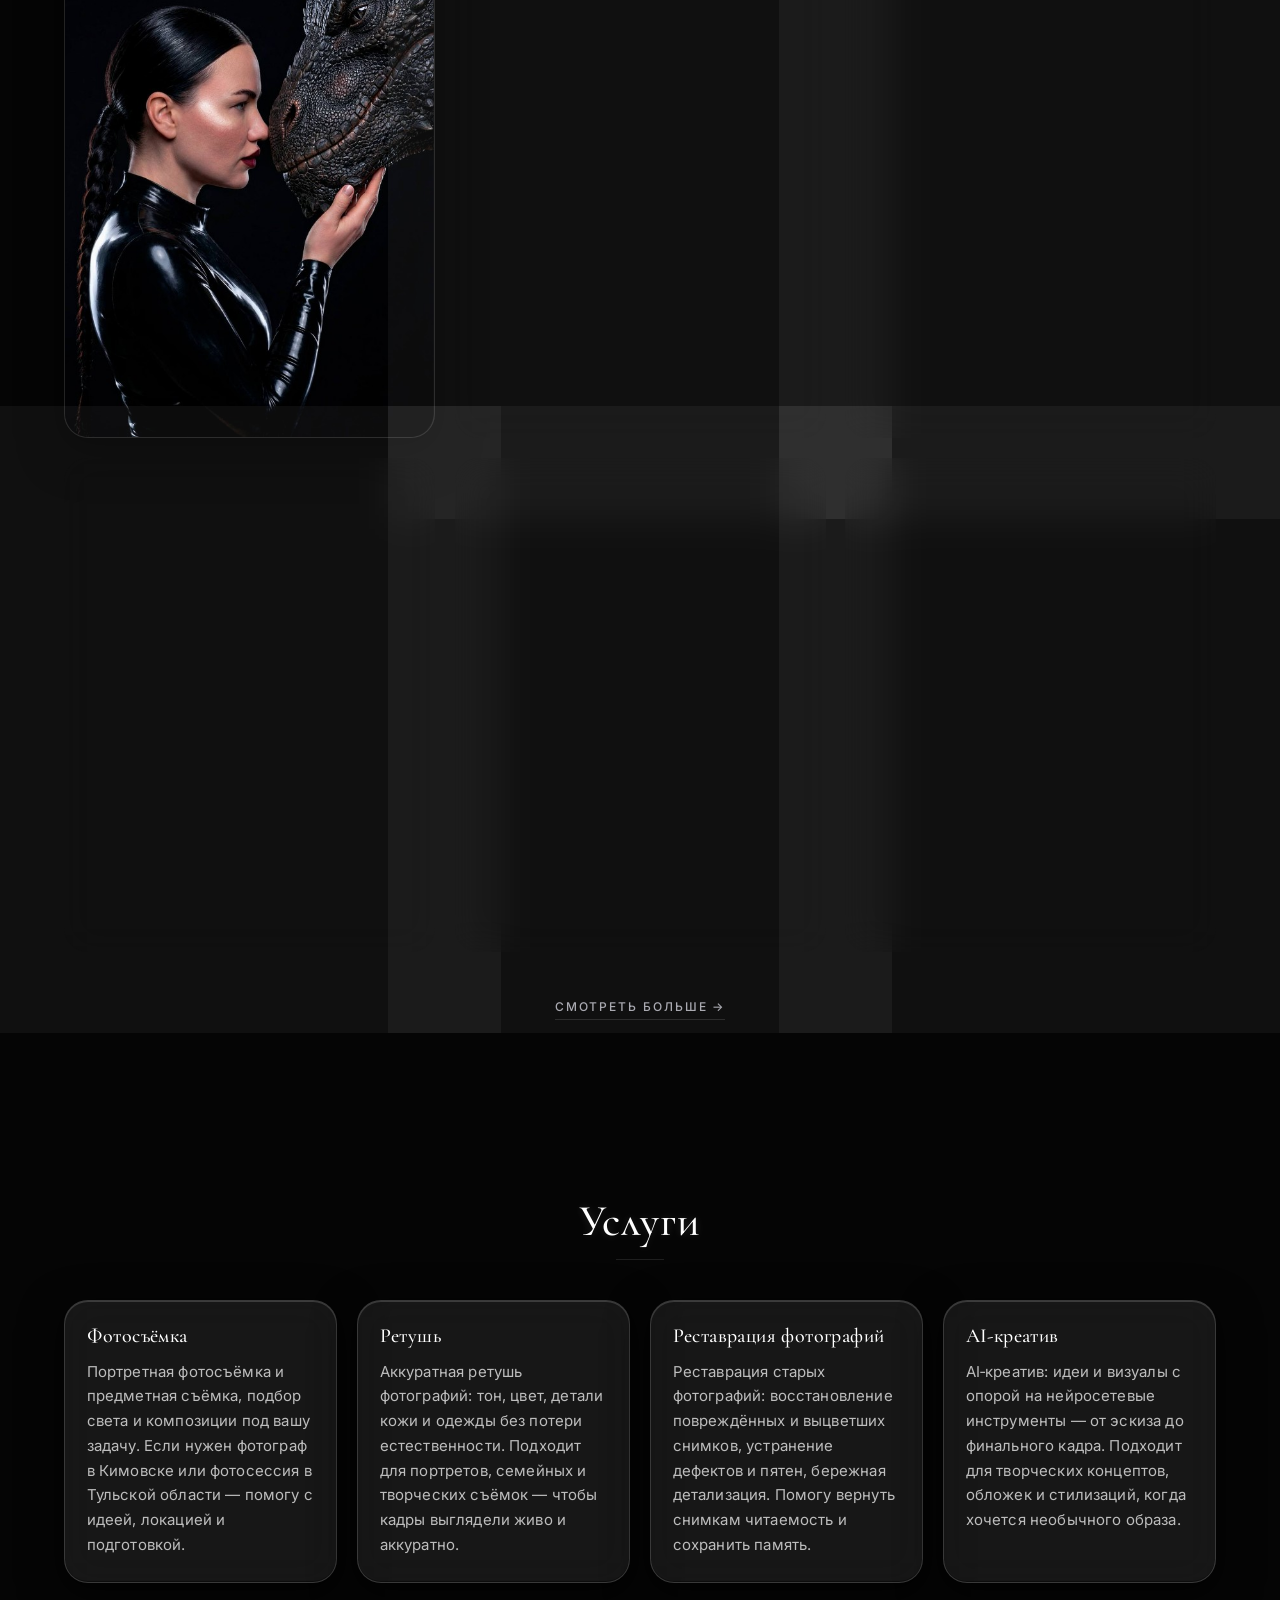
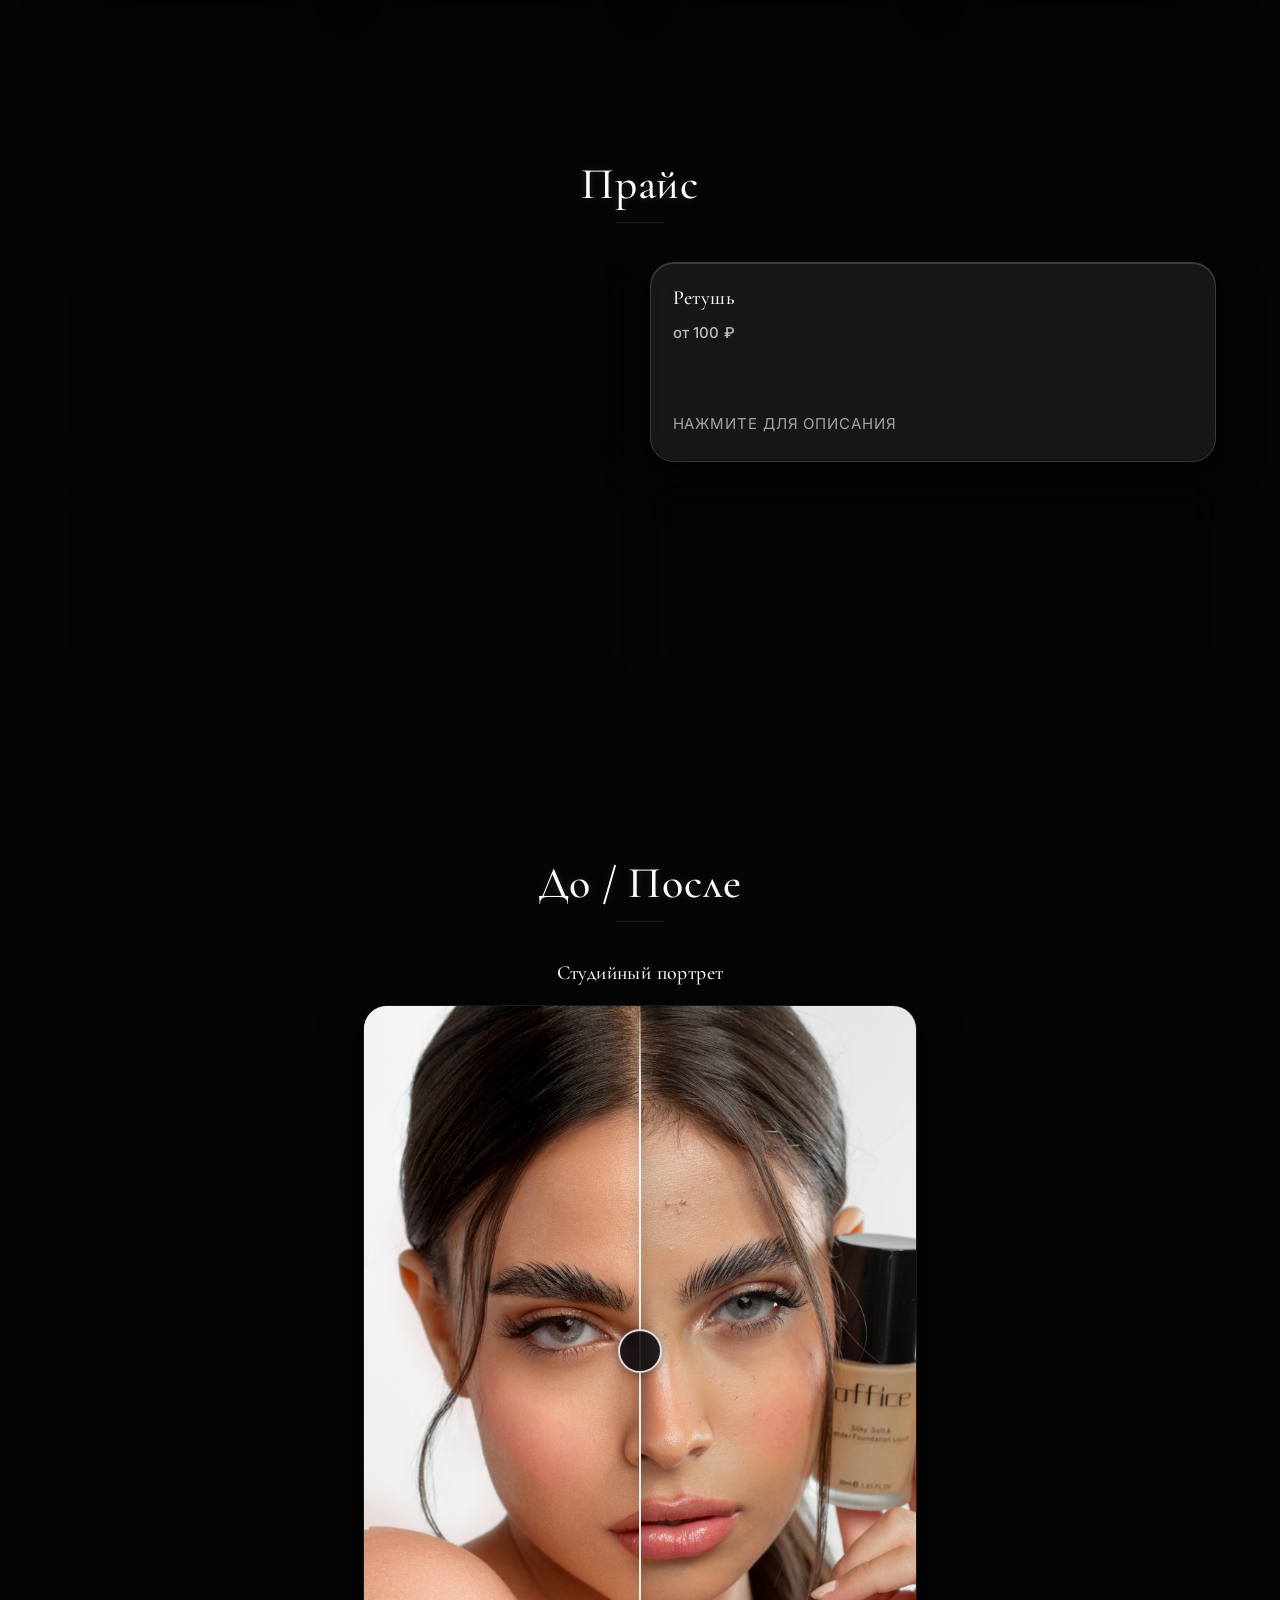
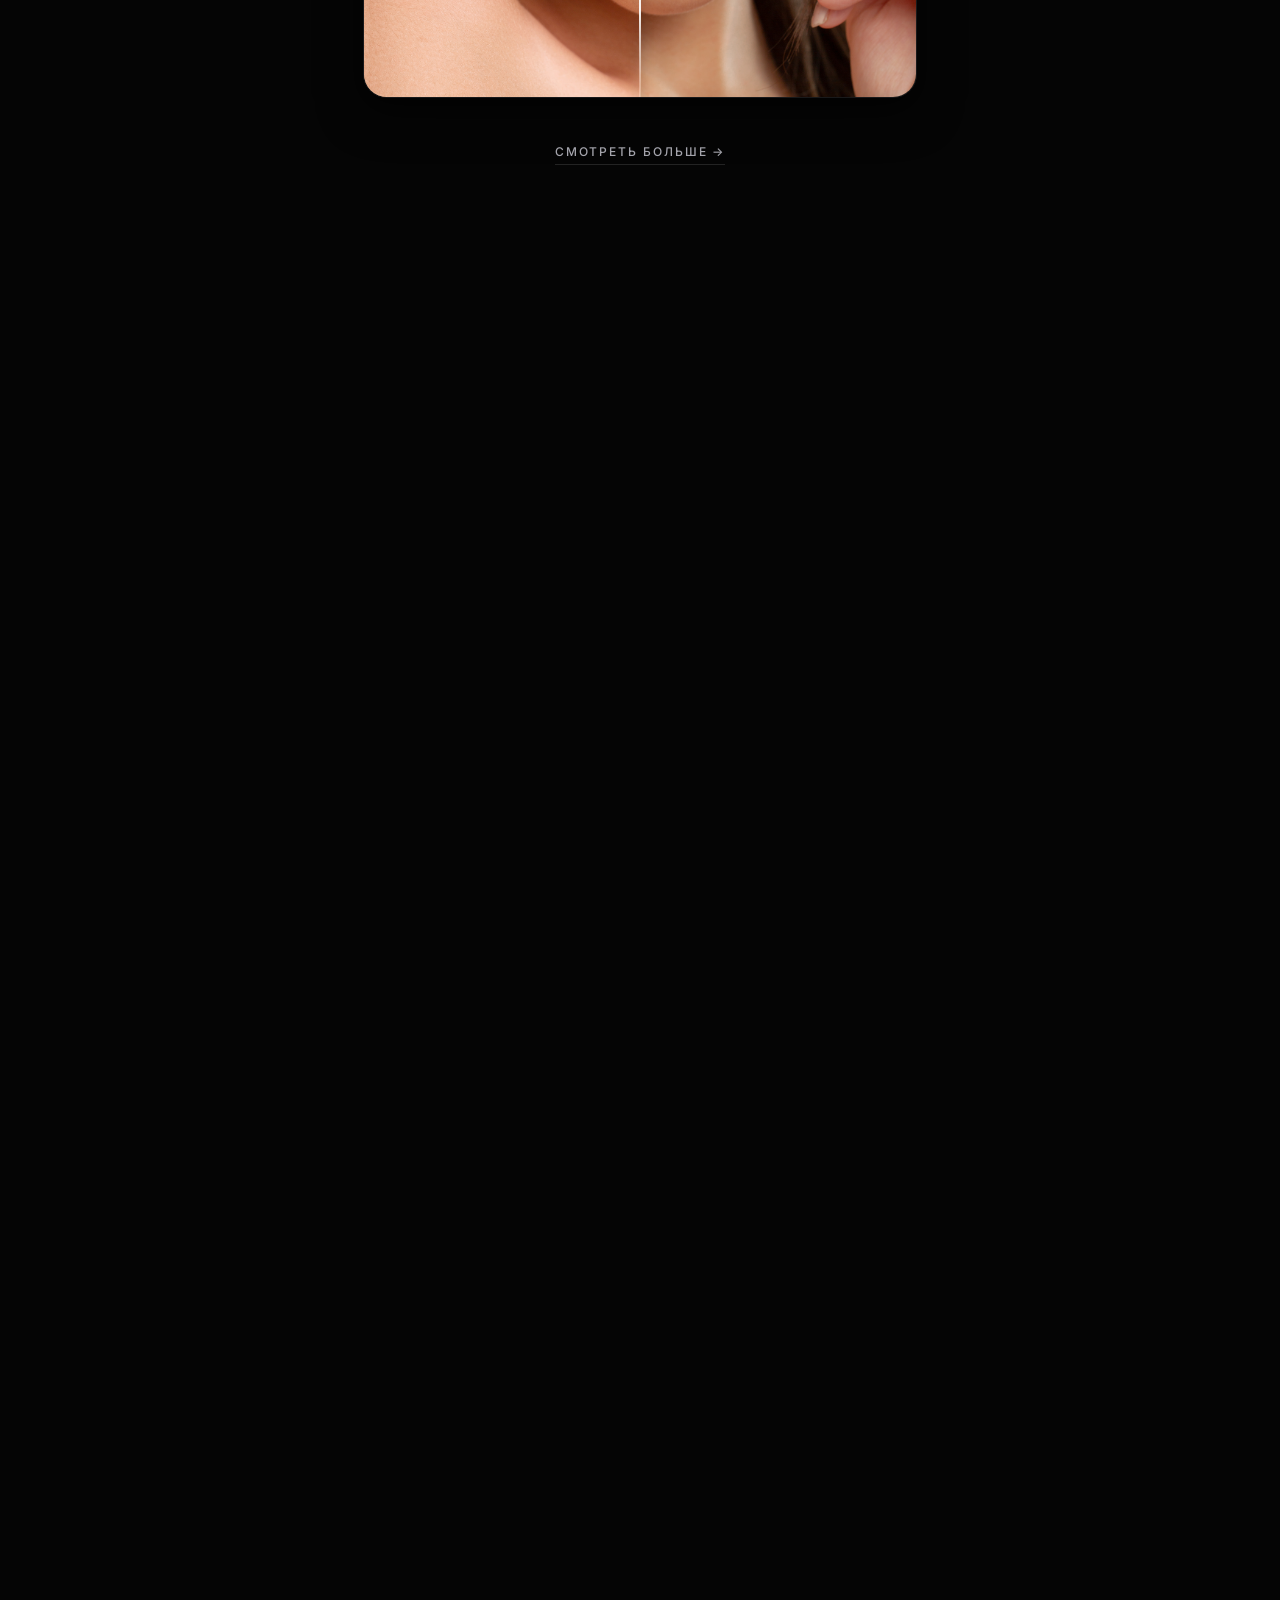
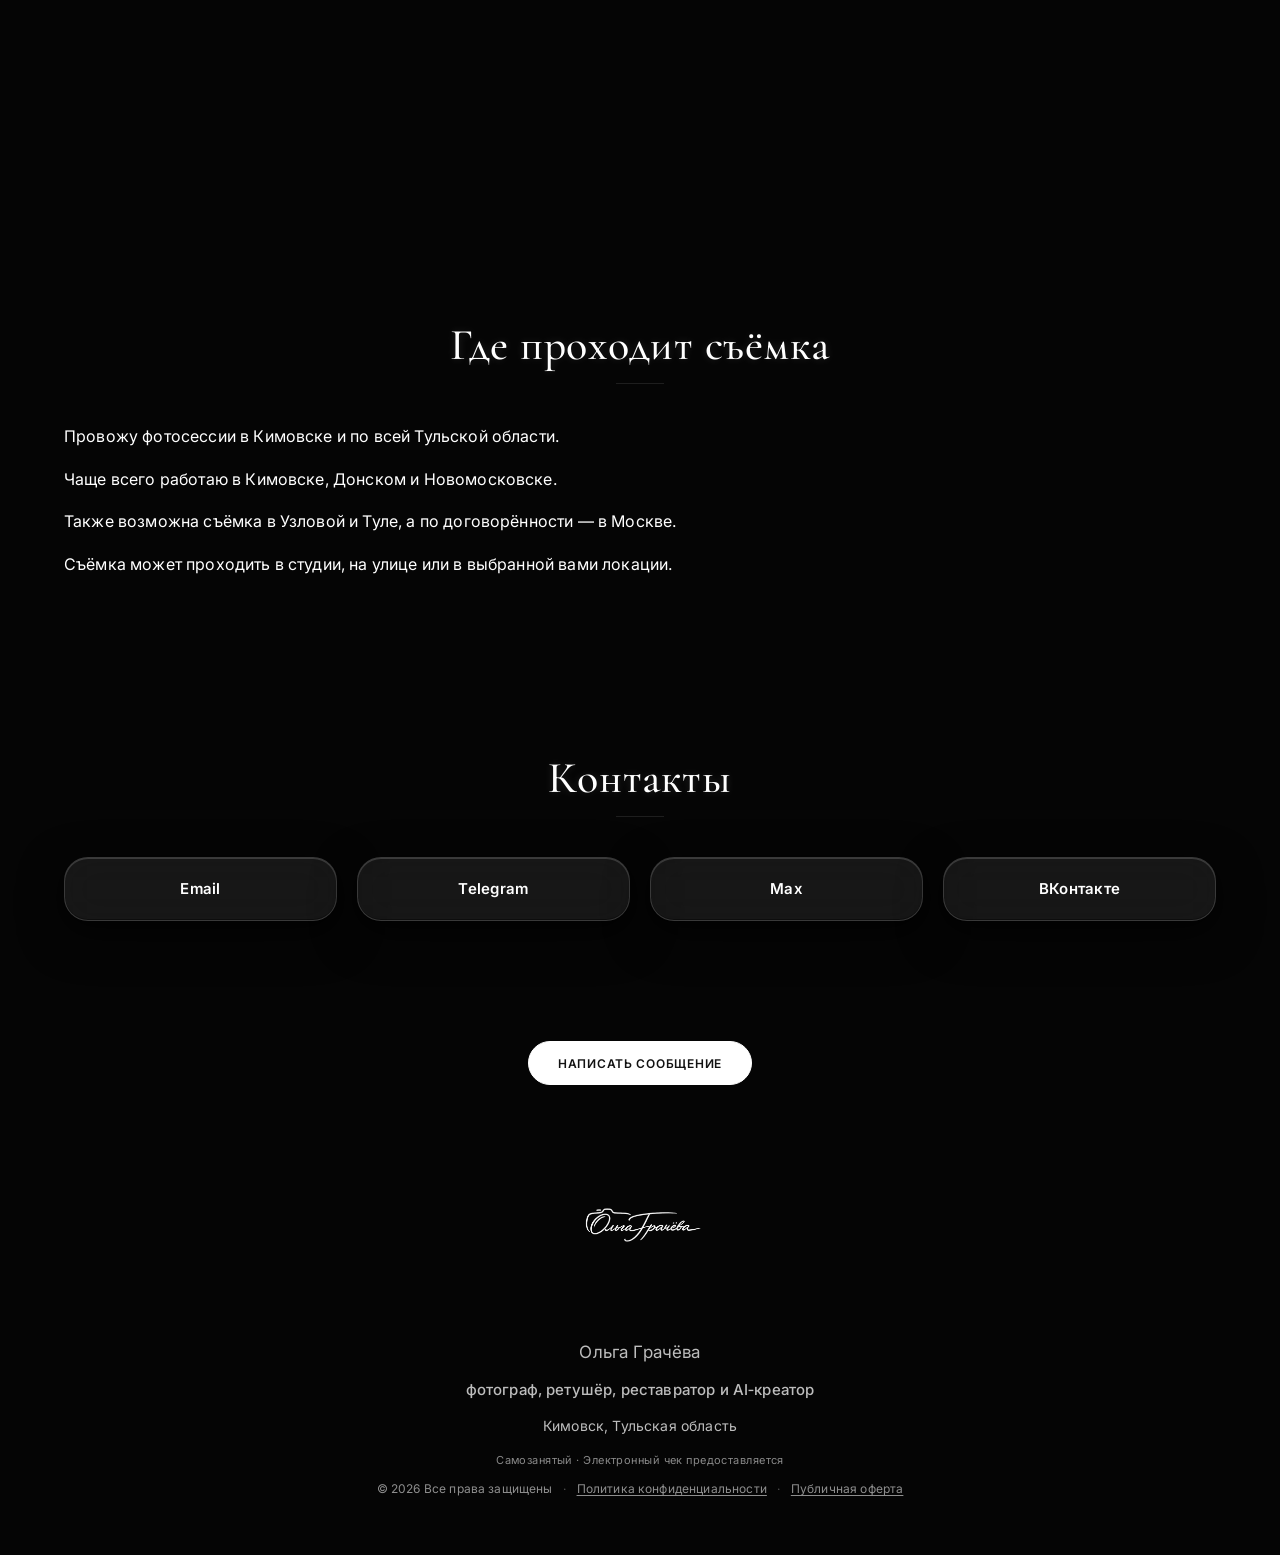
==== commit 85a53863: "цена" ====
--- a/index.html
+++ b/index.html
@@ -413,7 +413,7 @@
             <div class="flip-pricing-card__box">
               <div class="flip-pricing-card__face flip-pricing-card__face--front">
                 <h3>Фотосъёмка</h3>
-                <p class="flip-pricing-card__amount">от 5000 ₽ / час</p>
+                <p class="flip-pricing-card__amount">от 6000 ₽ / час</p>
                 <p class="flip-pricing-card__hint">нажмите для описания</p>
               </div>
               <div class="flip-pricing-card__face flip-pricing-card__face--back" aria-hidden="true">
